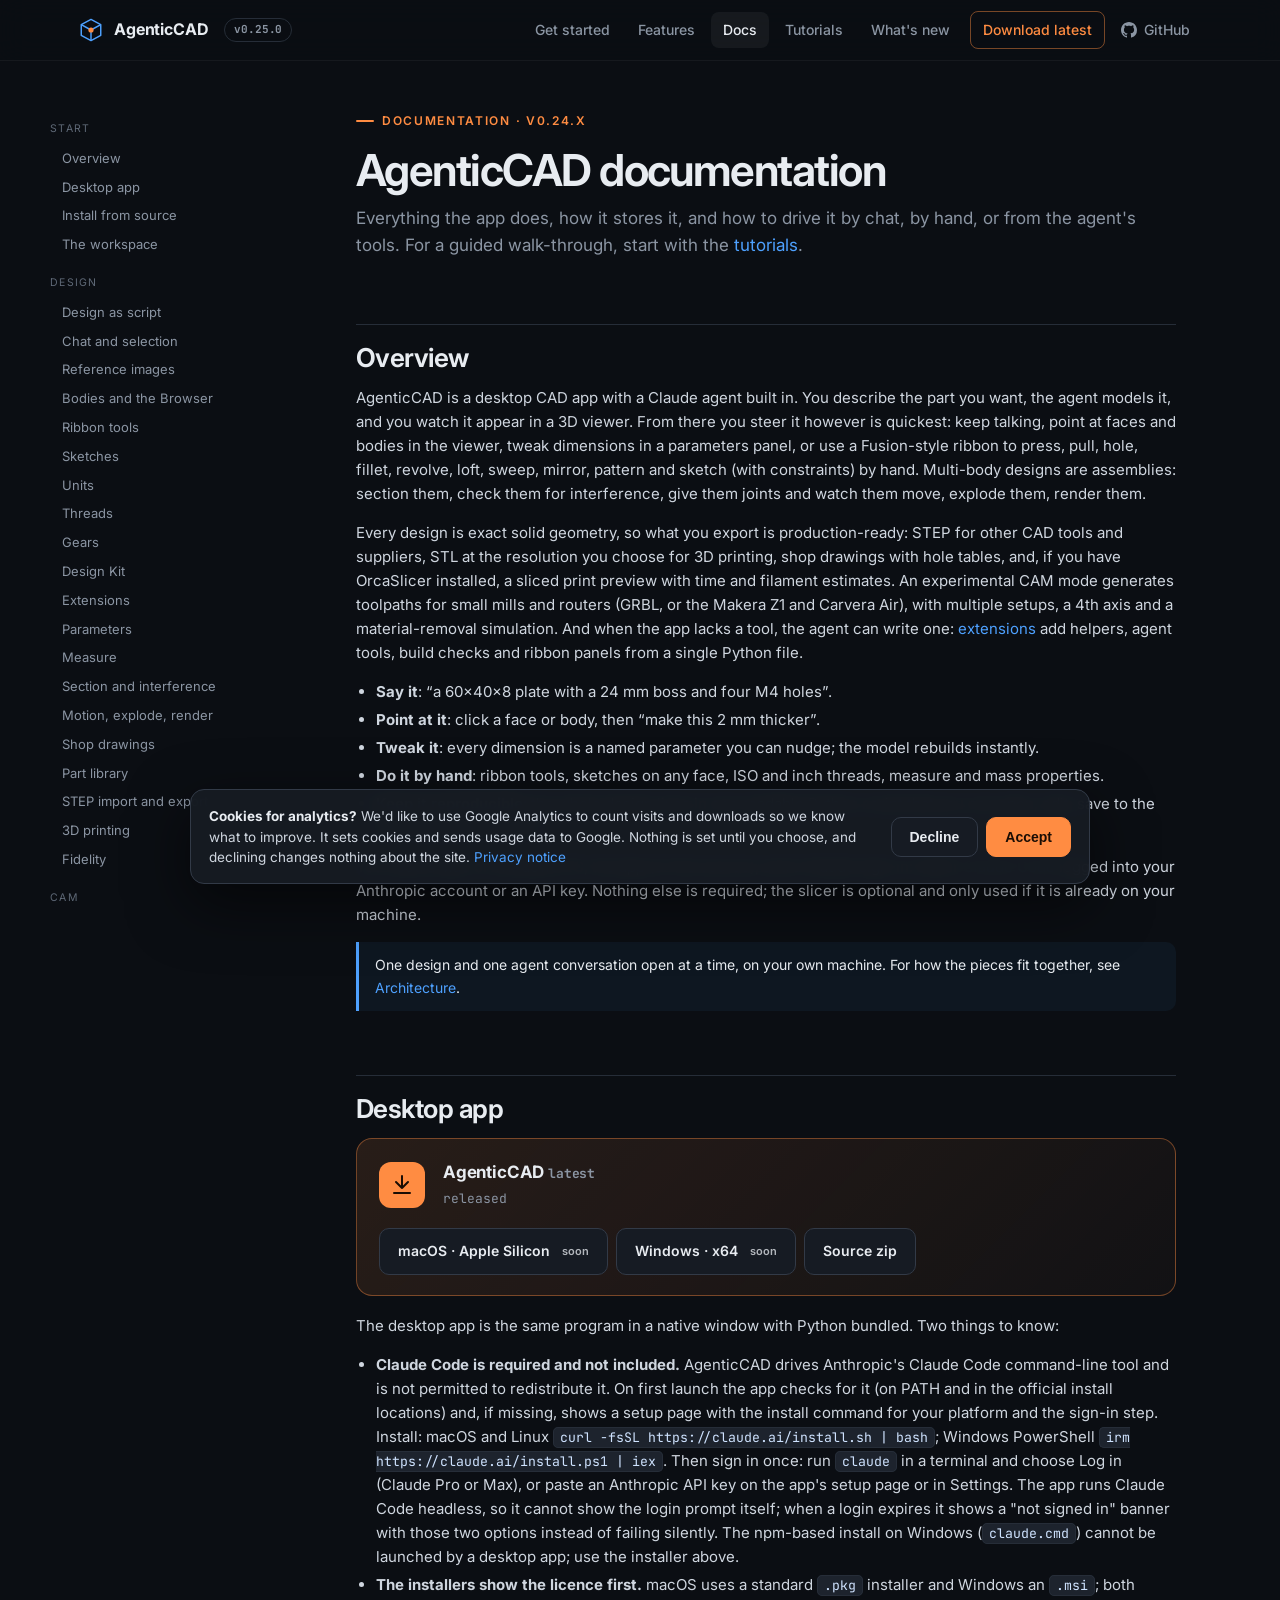
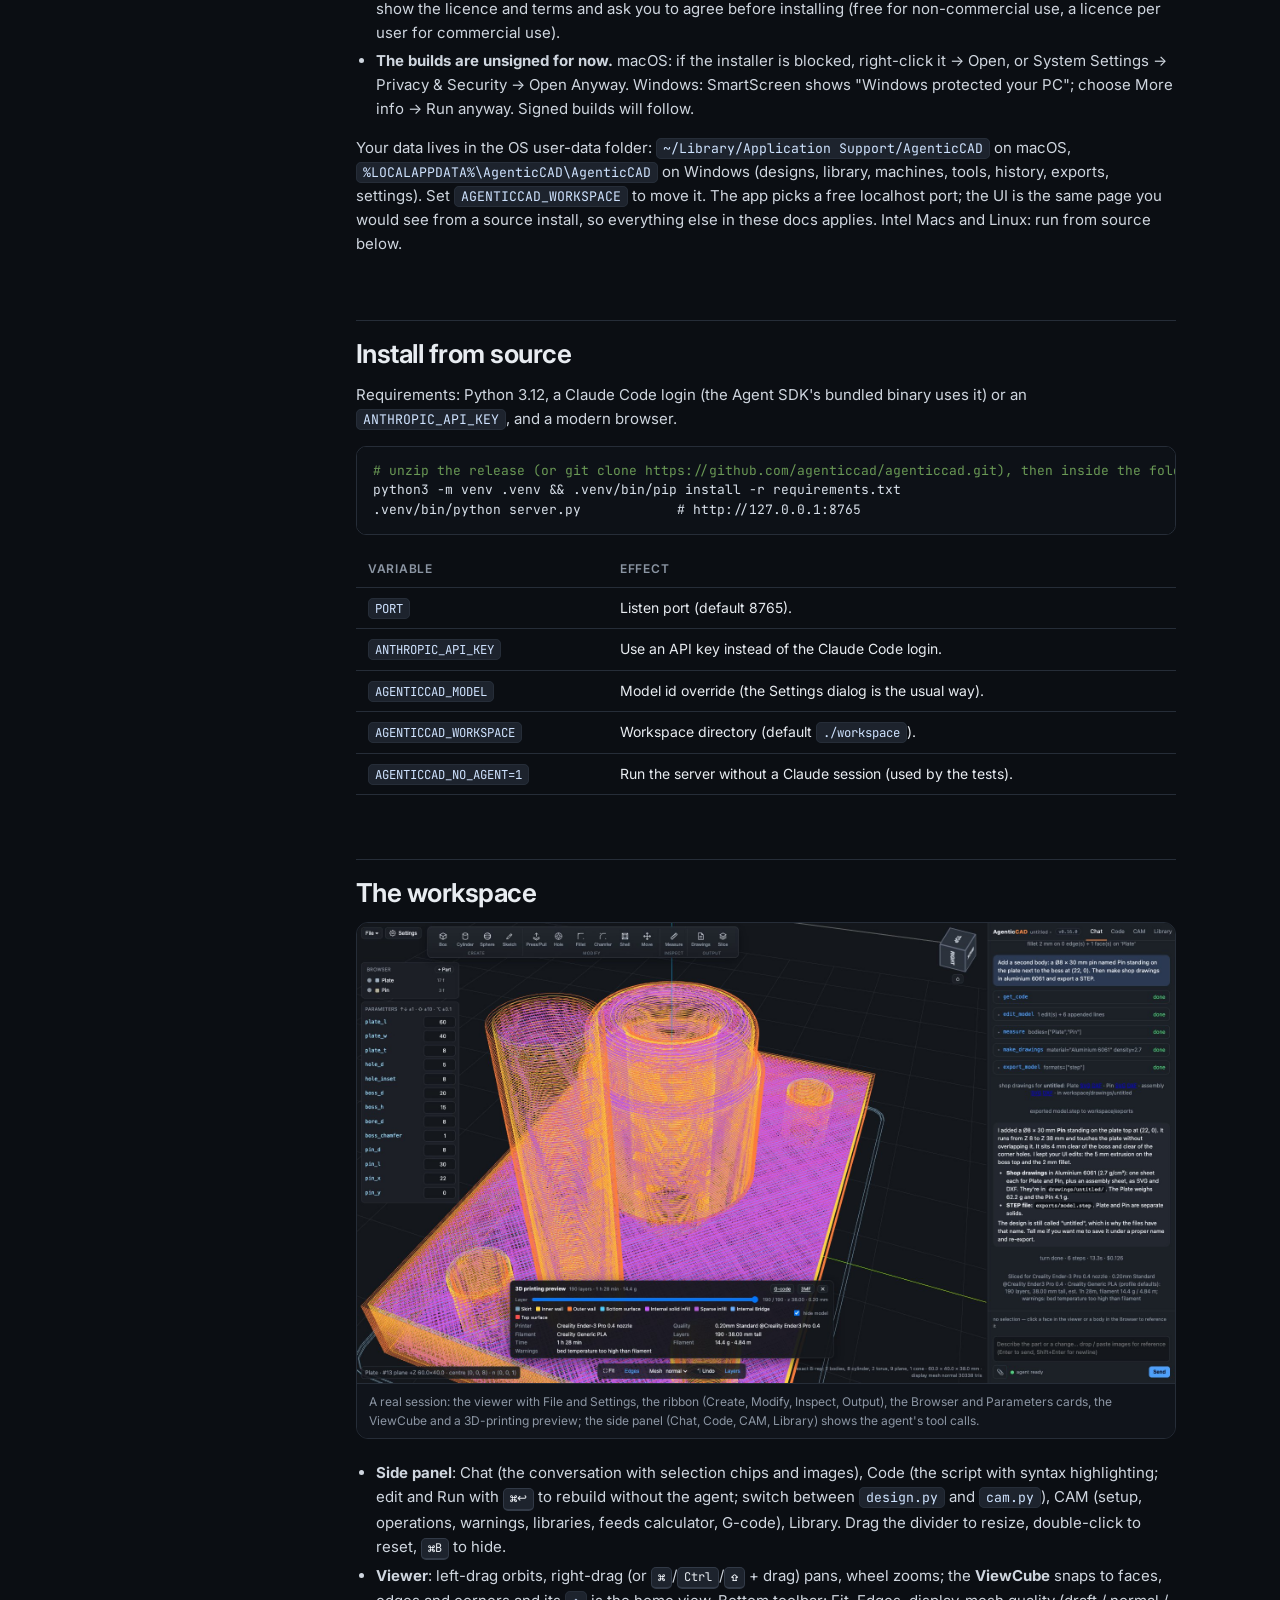
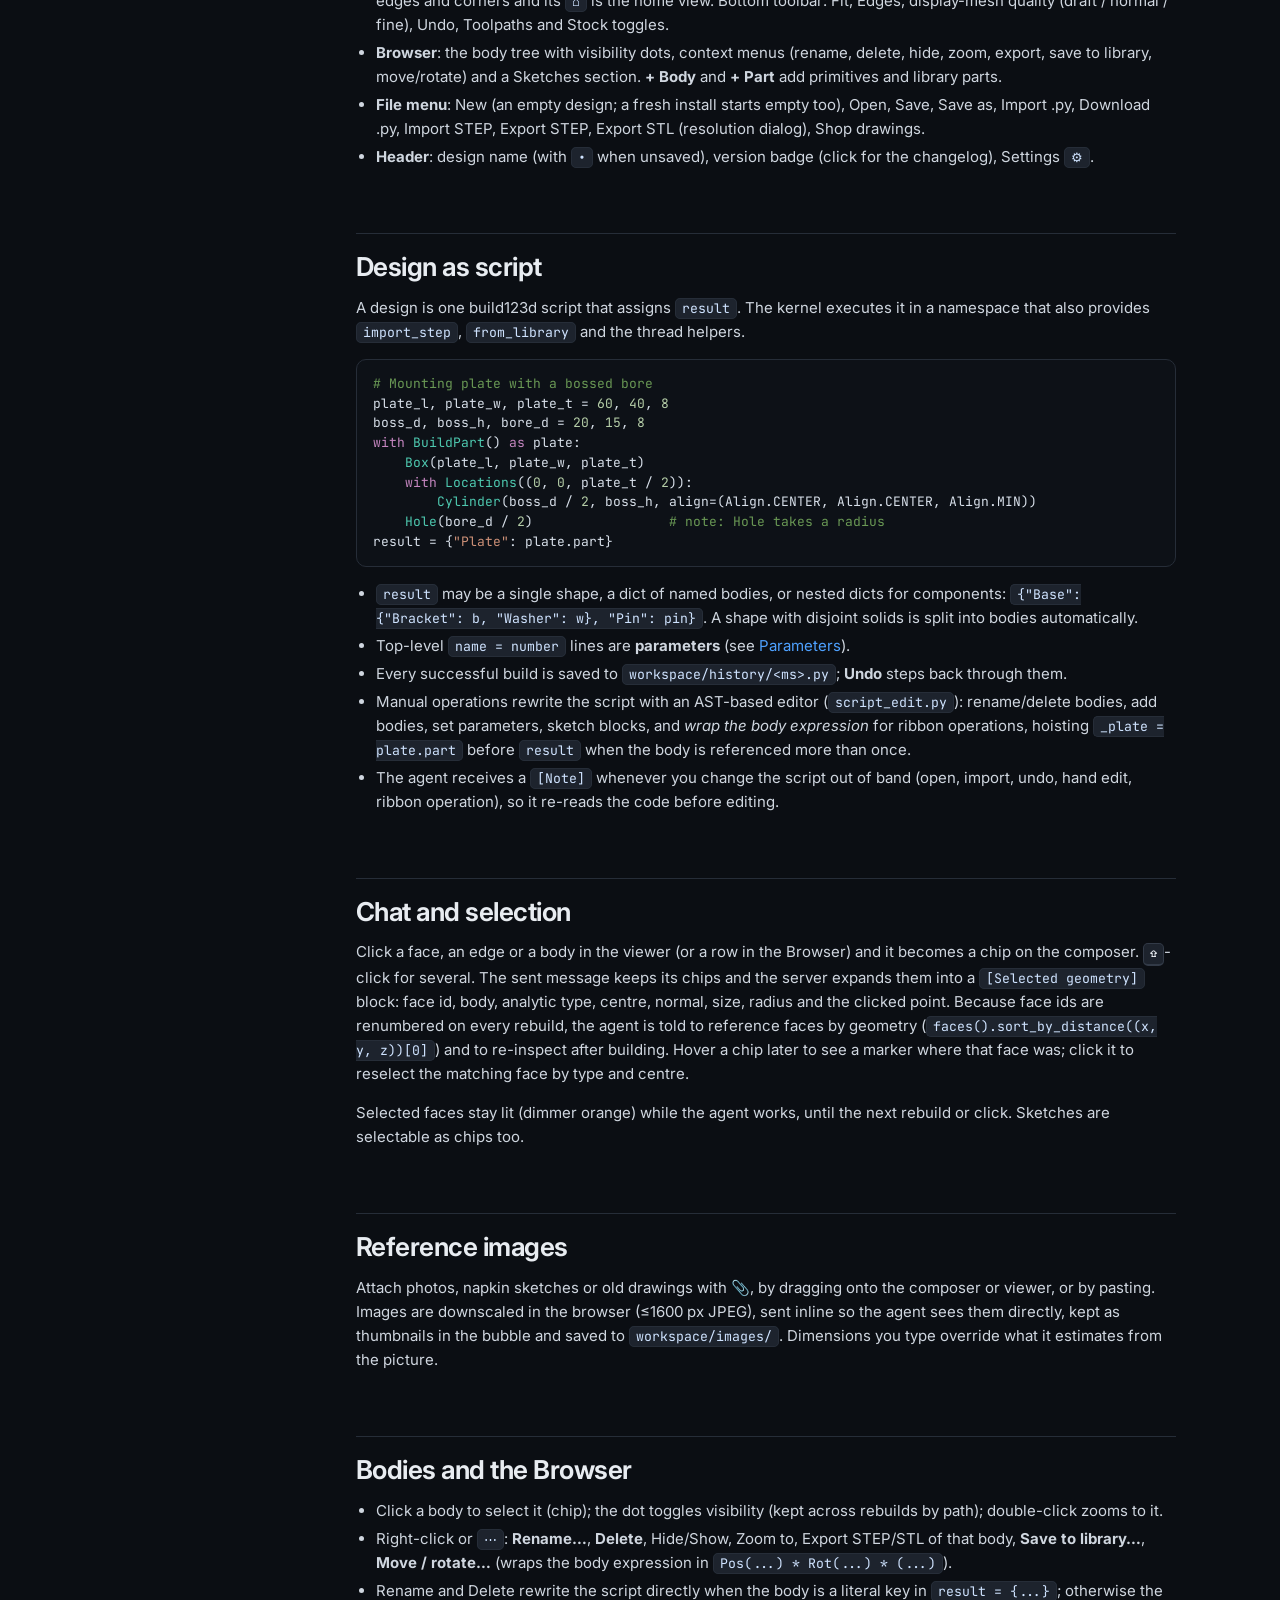
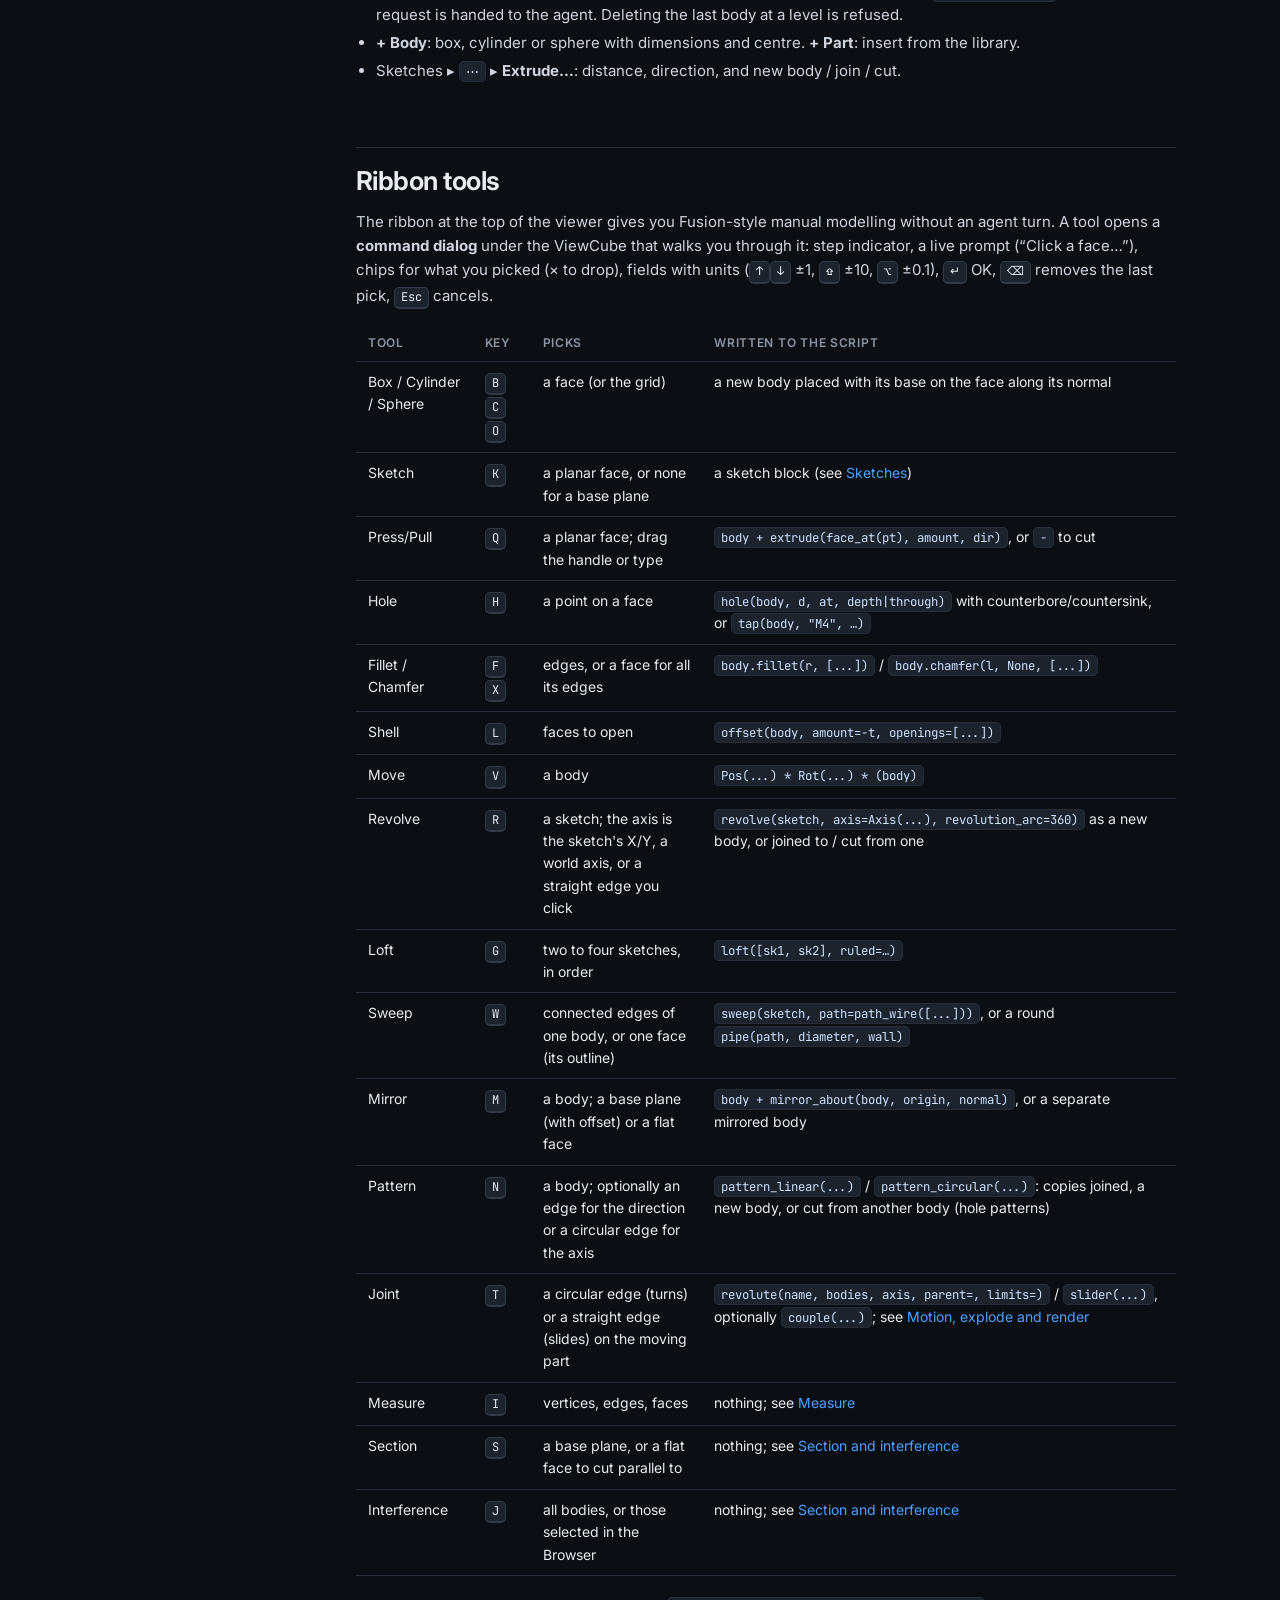
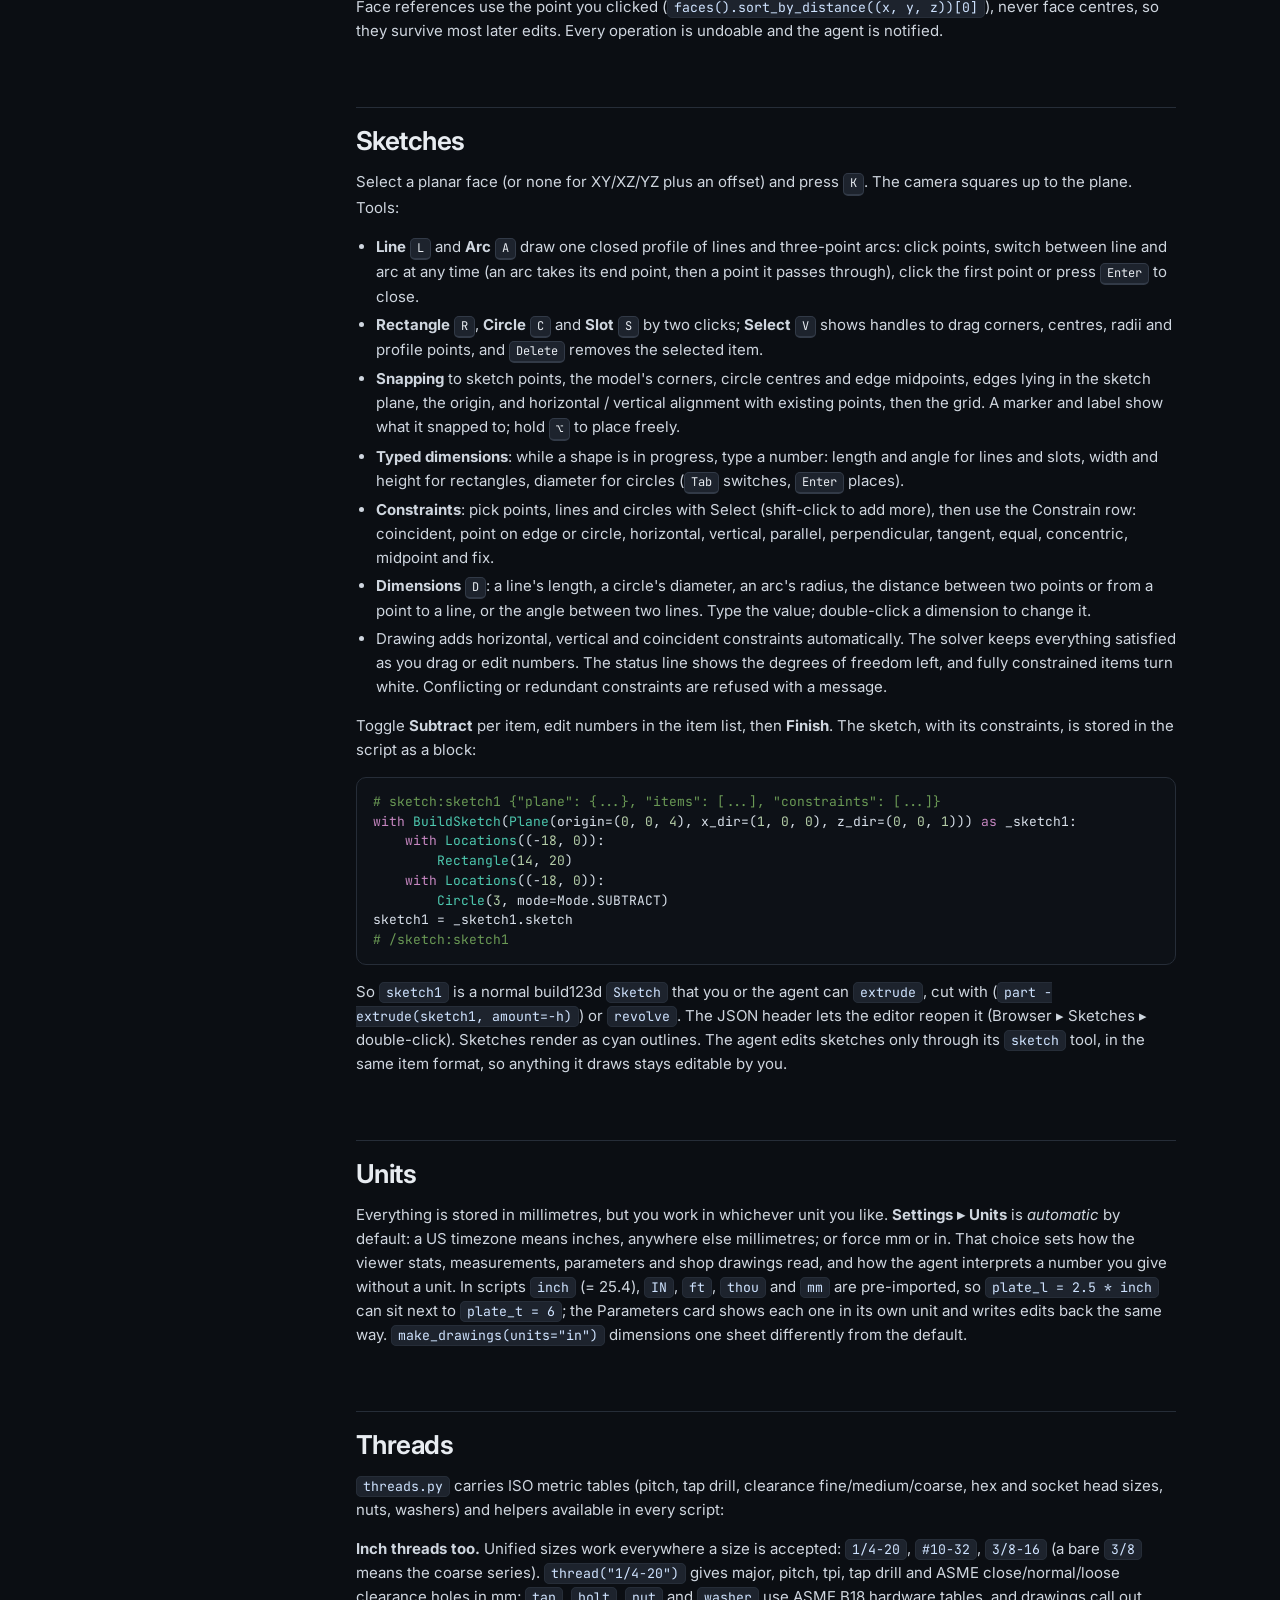
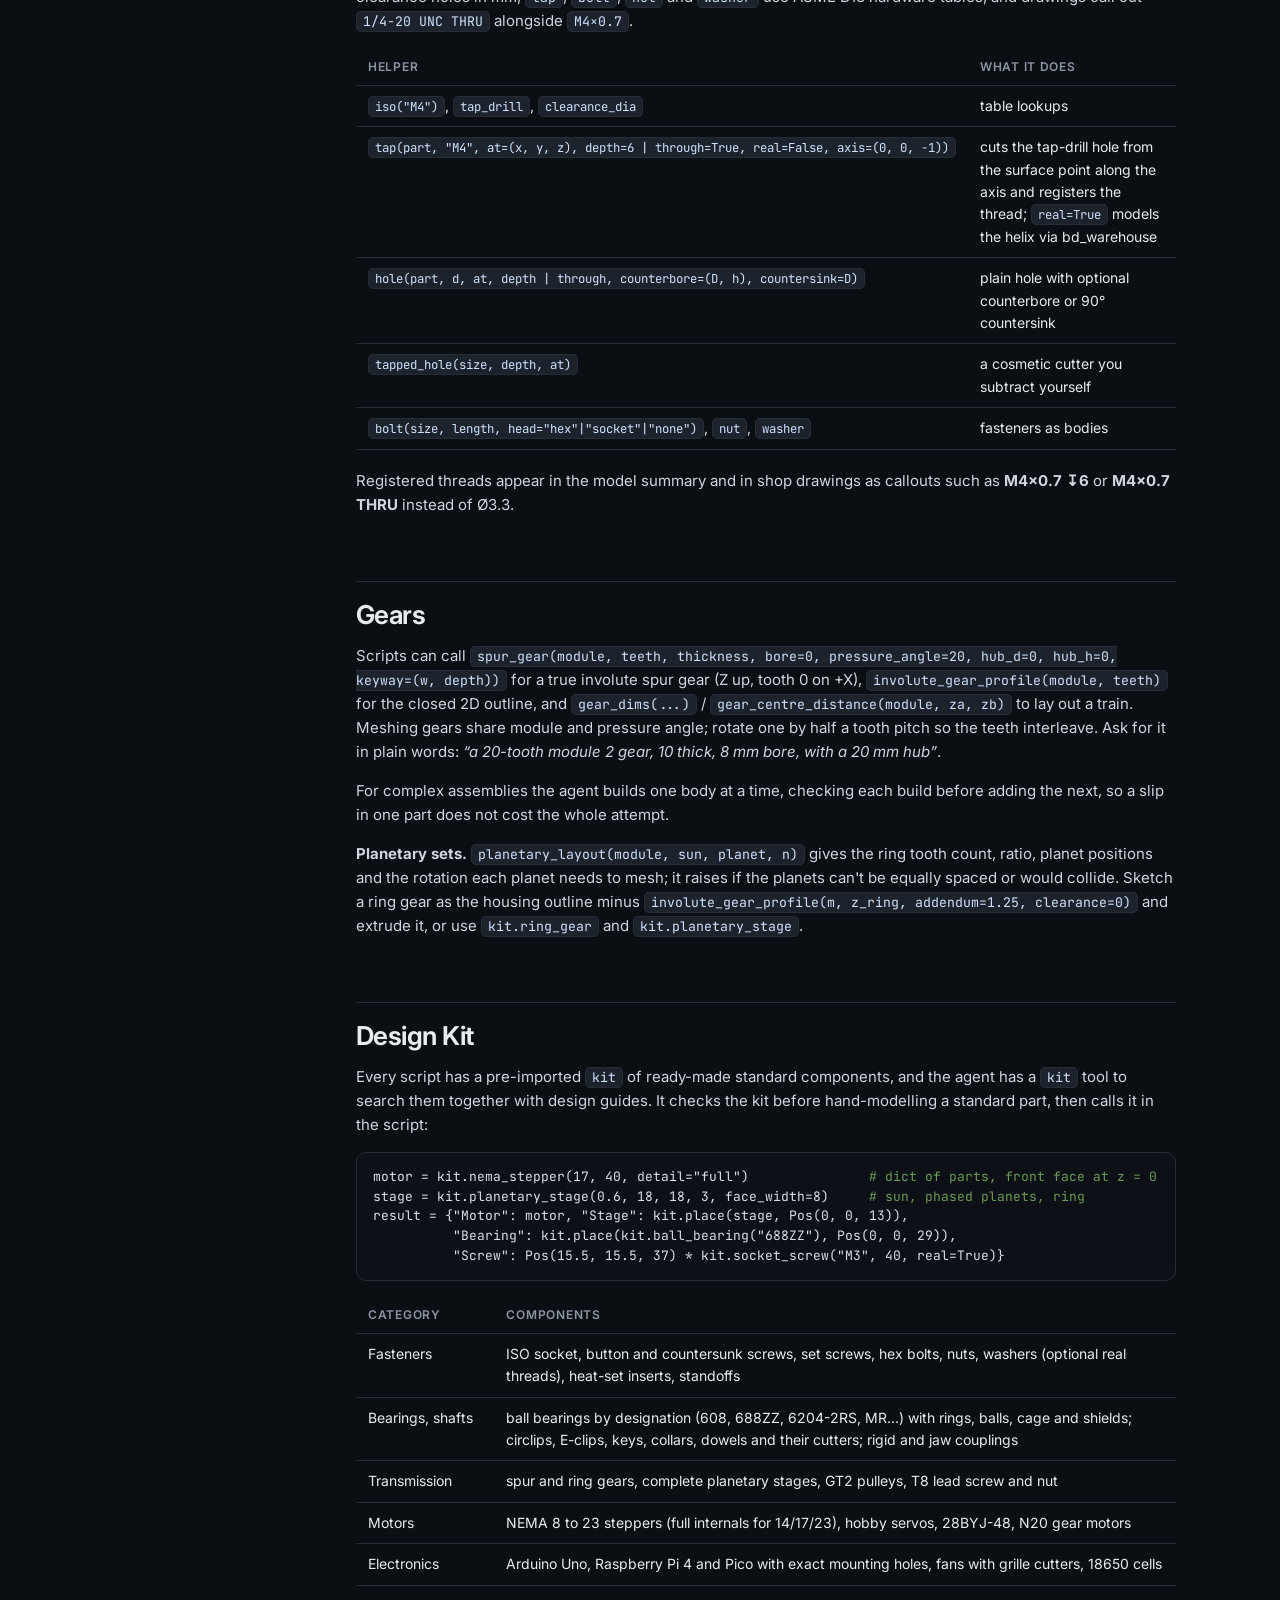
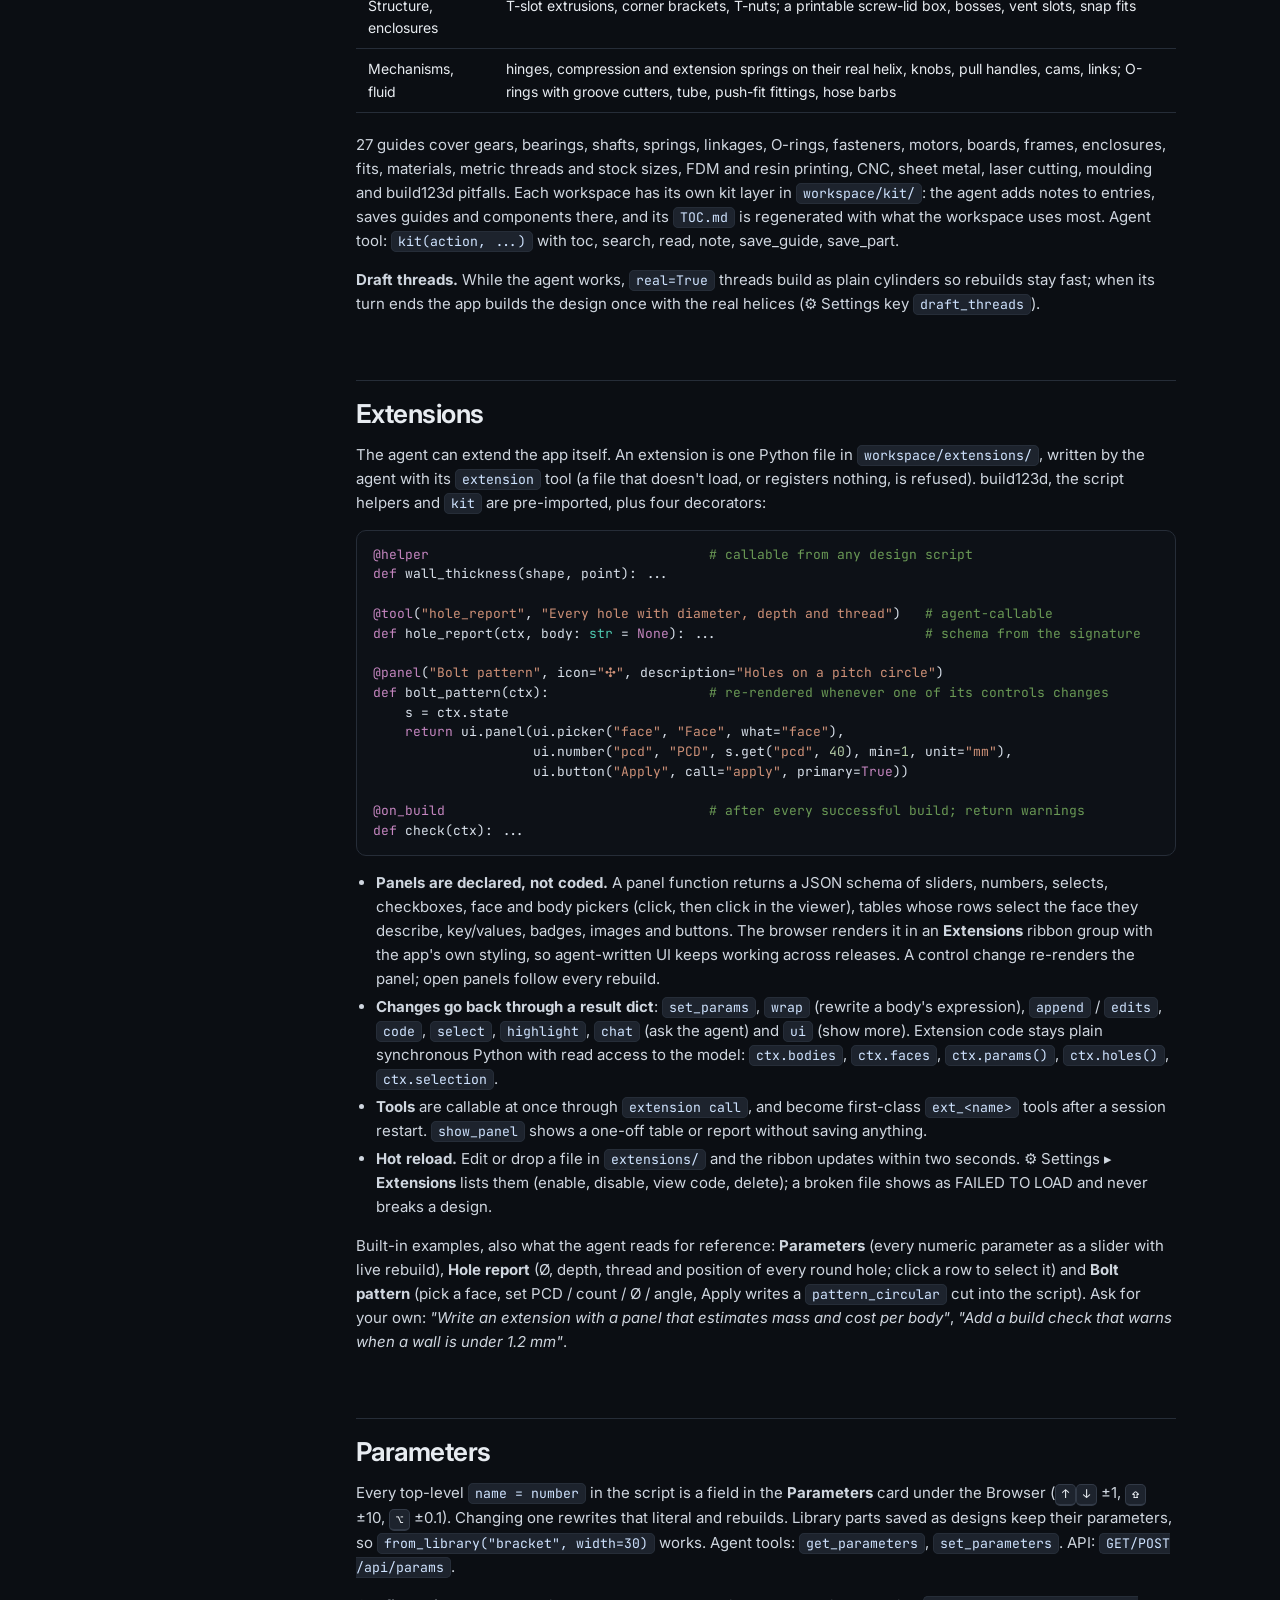
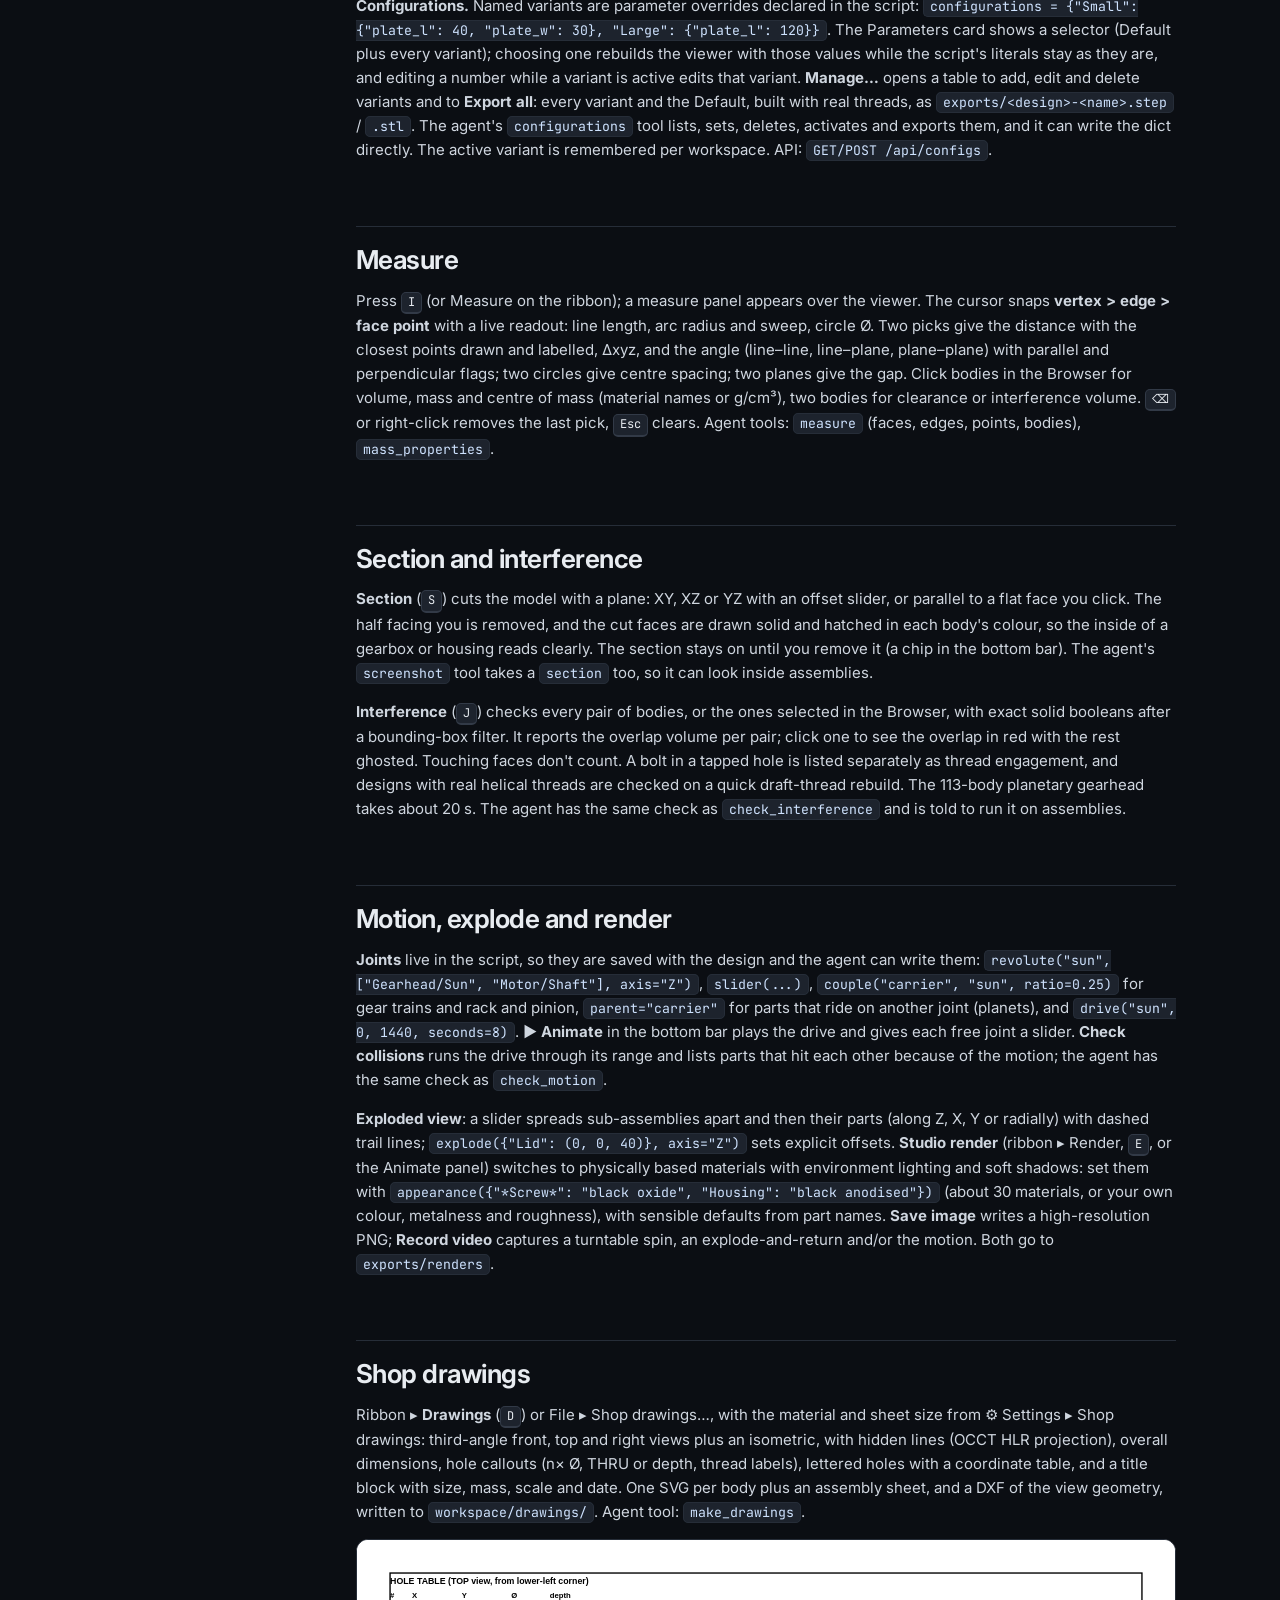
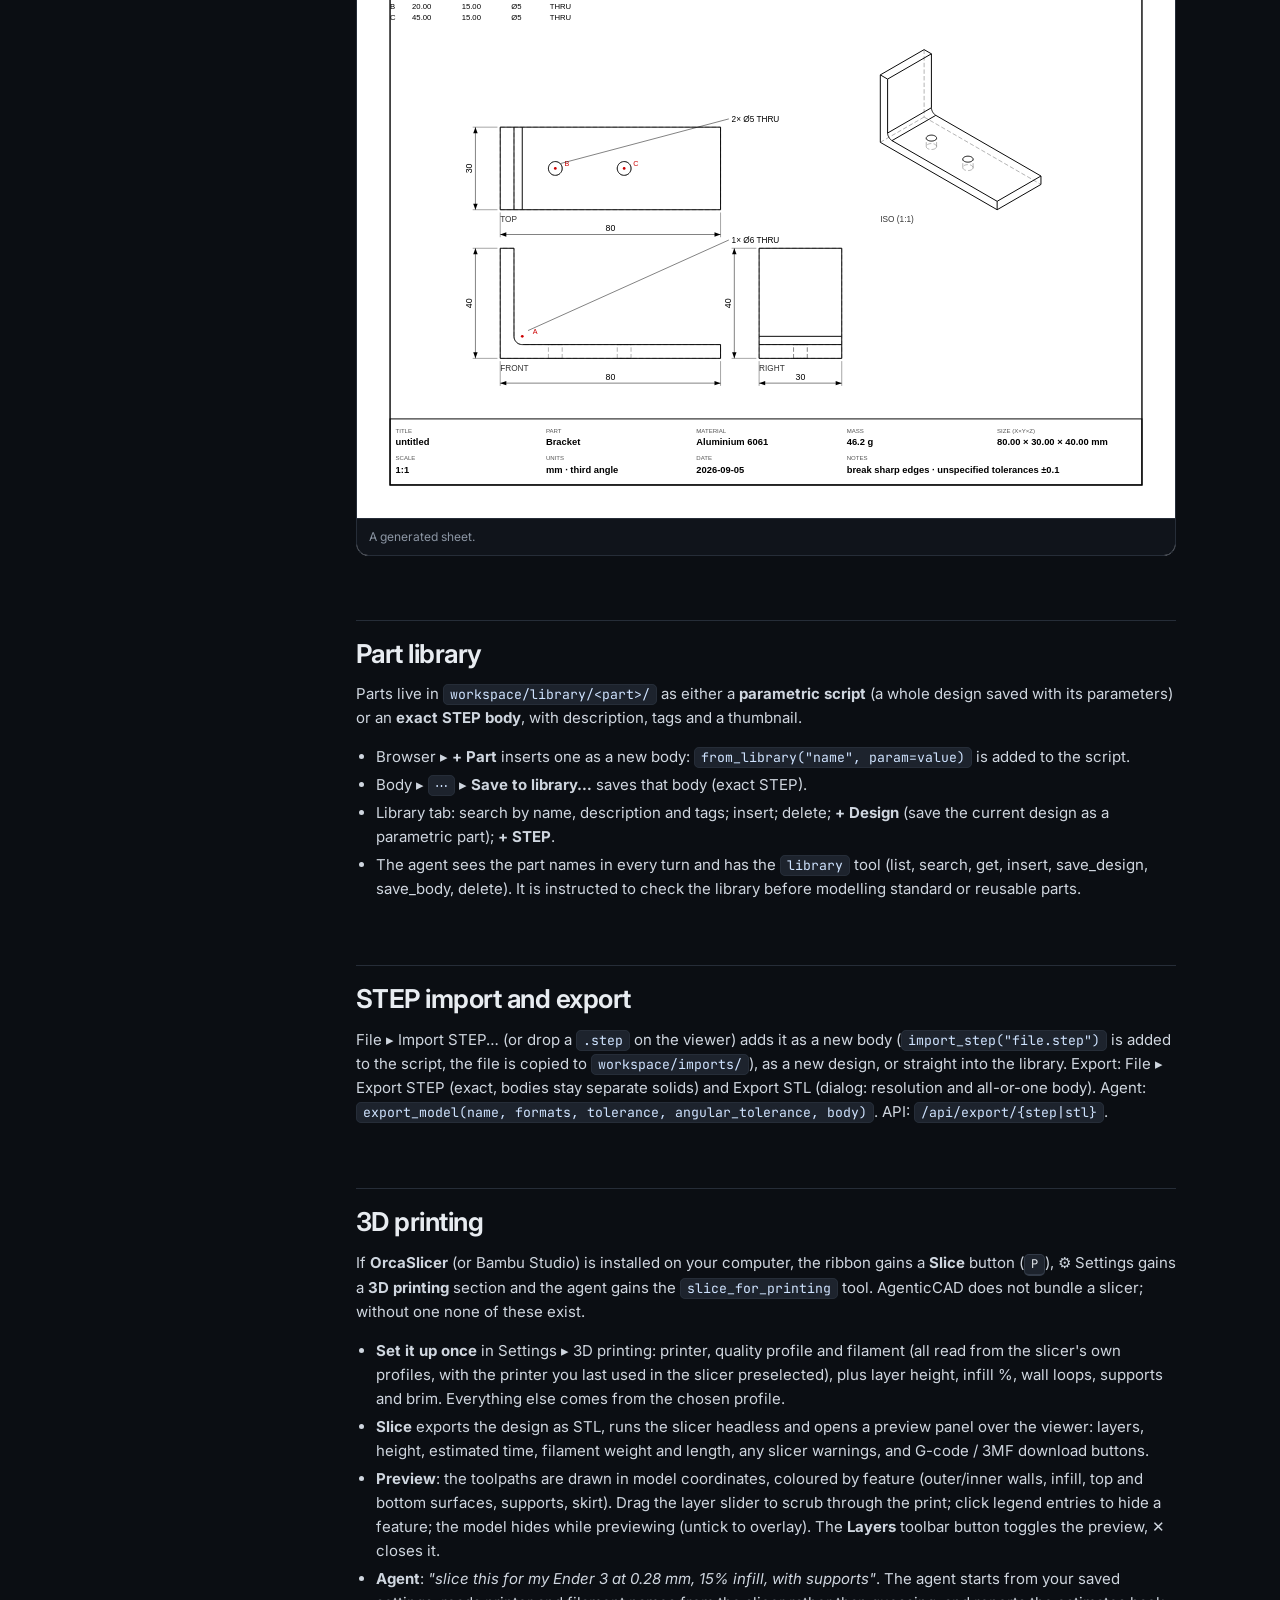
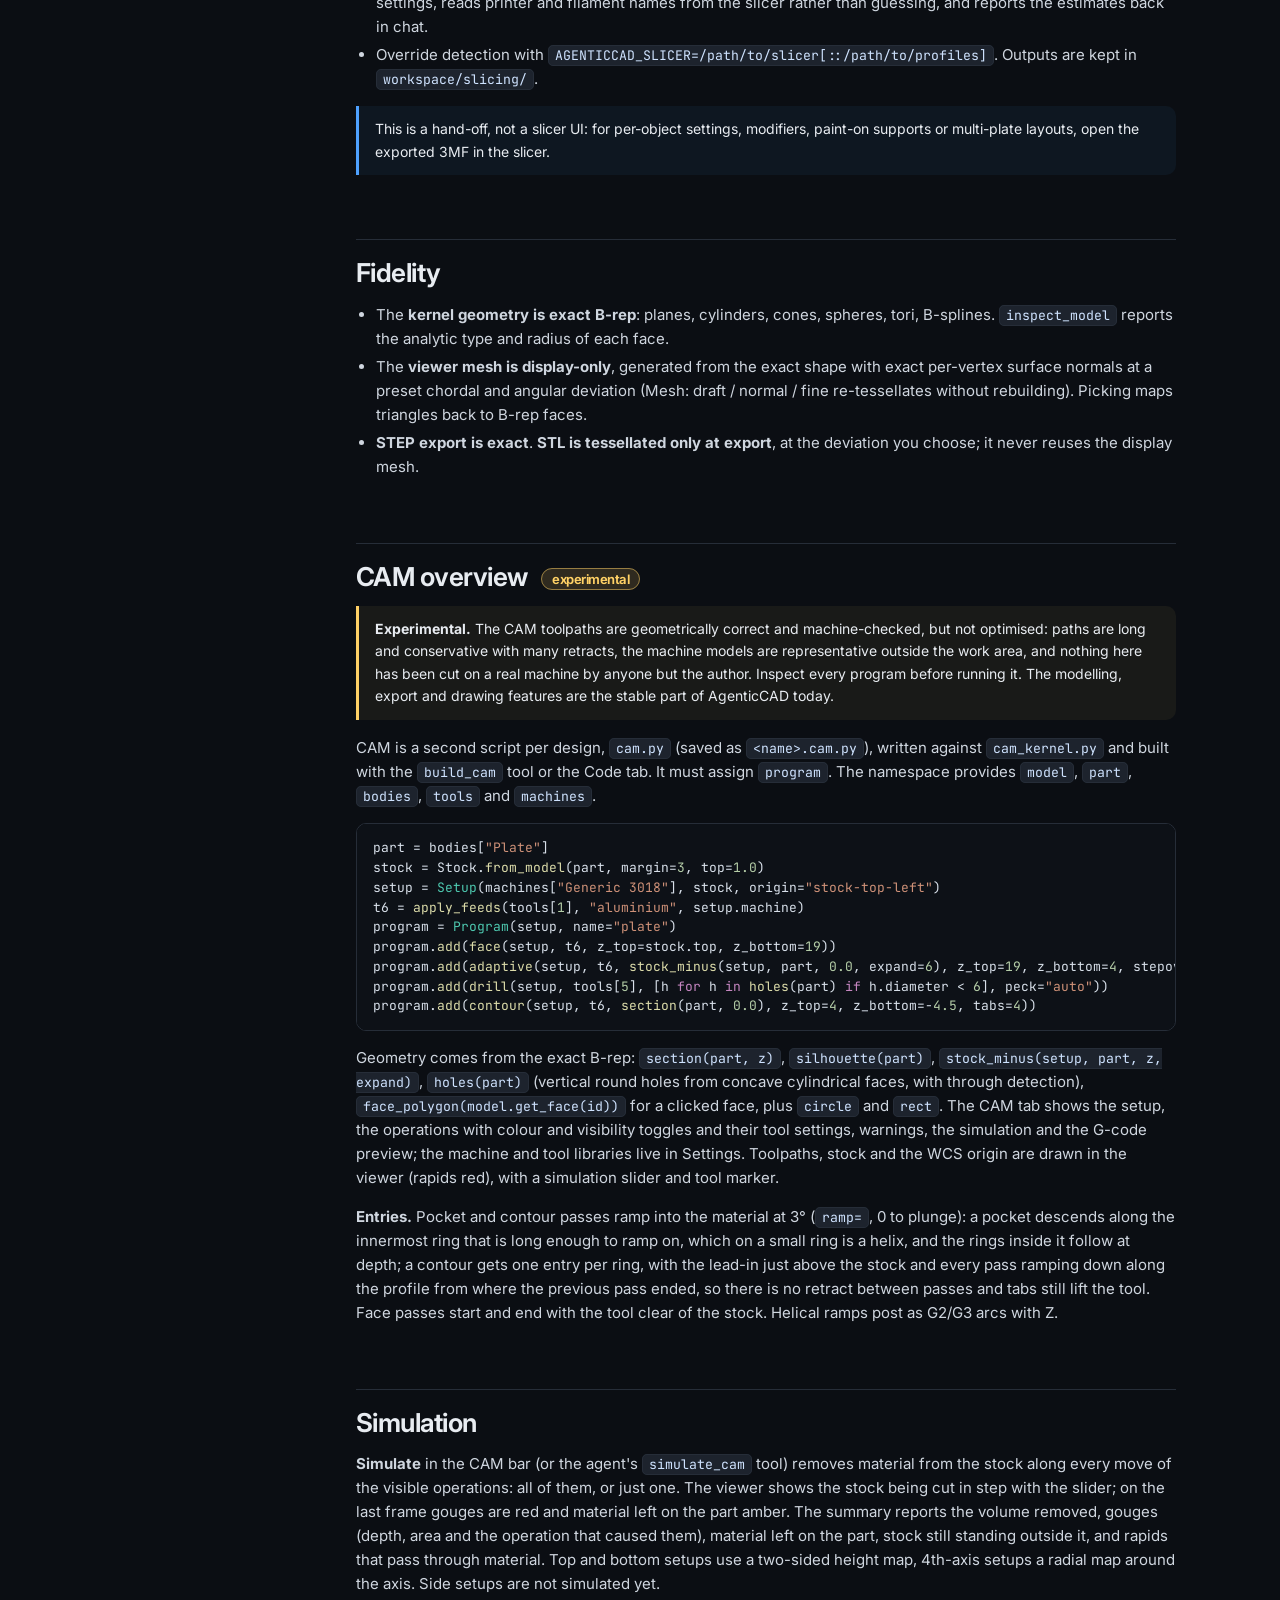
==== docs/index.html @ 67f5251d "Docs: ramped entries and helical arcs Co-Authored-By: Claude Fable 5.1 <noreply@anthropic.com>" ====
<!doctype html>
<html lang="en">
<head>
<meta charset="utf-8"><meta name="viewport" content="width=device-width,initial-scale=1">
<title>Documentation — AgenticCAD</title>
<meta name="description" content="AgenticCAD documentation: install, the workspace, design as script, chat and selection, ribbon tools, sketches, threads, gears, the Design Kit, parameters, measure, drawings, library, CAM, settings, agent tools, tests and evals.">
<link rel="icon" href="data:image/svg+xml,%3Csvg xmlns='http://www.w3.org/2000/svg' viewBox='0 0 32 32'%3E%3Cpath d='M16 3 28 9.5v13L16 29 4 22.5v-13L16 3Z' fill='none' stroke='%234ea1ff' stroke-width='2'/%3E%3Ccircle cx='16' cy='16' r='4' fill='%23ff8c42'/%3E%3C/svg%3E">
<link rel="preconnect" href="https://fonts.googleapis.com"><link rel="preconnect" href="https://fonts.gstatic.com" crossorigin>
<link href="https://fonts.googleapis.com/css2?family=Inter:wght@400;500;600;700;800&family=JetBrains+Mono:wght@400;500&display=swap" rel="stylesheet">
<link rel="stylesheet" href="../assets/site.css?v=0.30.0">
<style>
  .docs{display:grid;grid-template-columns:250px 1fr;gap:56px;padding:44px 0 80px}
  .toc{position:sticky;top:76px;align-self:start;max-height:calc(100vh - 100px);overflow:auto;font-size:13px;padding-right:8px}
  .toc .g{font-size:10.5px;letter-spacing:.12em;text-transform:uppercase;color:var(--dim);margin:16px 0 6px}
  .toc a{display:block;color:var(--muted);padding:4px 10px;border-left:2px solid transparent;border-radius:0 6px 6px 0}
  .toc a:hover{color:var(--text);text-decoration:none;background:rgba(255,255,255,.03)}
  .toc a.on{color:var(--text);border-left-color:var(--accent)}
  .doc{min-width:0;max-width:820px}
  .doc h1{font-size:clamp(30px,4vw,44px);margin-bottom:10px}
  .doc h2{font-size:26px;margin:64px 0 14px;padding-top:18px;border-top:1px solid var(--line);scroll-margin-top:80px}
  .doc h3{font-size:17px;margin:28px 0 8px;scroll-margin-top:80px}
  .doc p,.doc li{color:#cfd6df;font-size:15px}
  .doc ul{padding-left:20px}.doc li{margin:4px 0}
  .doc .lead{font-size:17px;color:var(--muted)}
  .doc pre{font-size:12.5px}
  .kbdt td:first-child{white-space:nowrap}
  .fig{border:1px solid var(--line);border-radius:12px;overflow:hidden;margin:14px 0 22px}
  .fig img{display:block;width:100%}
  .fig figcaption{padding:8px 12px;font-size:12px;color:var(--muted);border-top:1px solid var(--line);background:var(--bg2)}
  .arch{width:100%;height:auto;display:block;margin:0 0 1.2em;background:var(--bg2);border:1px solid var(--line);border-radius:12px;padding:8px;box-sizing:border-box}
  .arch text{font-family:var(--sans);font-size:12.5px;fill:var(--text)} .arch .t{font-weight:600;font-size:13.5px} .arch .m{fill:var(--muted);font-size:11px;font-weight:400} .arch .mono{font-family:var(--mono);font-size:11.5px}
  .arch rect.box{fill:var(--panel);stroke:var(--line2)} .arch rect.inner{fill:var(--panel2);stroke:var(--line)} .arch rect.pill{fill:rgba(78,161,255,.1);stroke:var(--blue)} .arch rect.ws{fill:rgba(255,209,102,.08);stroke:var(--yellow)} .arch rect.opt{fill:rgba(76,211,122,.08);stroke:var(--ok)}
  .arch line{stroke:var(--muted);stroke-width:1.5}
  @media(max-width:900px){.docs{grid-template-columns:1fr;gap:20px}.toc{position:static;max-height:none;display:flex;flex-wrap:wrap;gap:2px}.toc .g{width:100%}}
</style>
</head>
<body>
<script type="module">import { nav } from '../assets/nav.js'; nav('../', 'docs');</script>
<div class="wrap docs">
  <aside class="toc" id="toc">
    <div class="g">Start</div><a href="#overview">Overview</a><a href="#desktop">Desktop app</a><a href="#install">Install from source</a><a href="#workspace">The workspace</a>
    <div class="g">Design</div><a href="#script">Design as script</a><a href="#chat">Chat and selection</a><a href="#images">Reference images</a><a href="#bodies">Bodies and the Browser</a><a href="#ribbon">Ribbon tools</a><a href="#sketches">Sketches</a><a href="#units">Units</a><a href="#threads">Threads</a><a href="#gears">Gears</a><a href="#kit">Design Kit</a><a href="#ext">Extensions</a><a href="#params">Parameters</a><a href="#measure">Measure</a><a href="#section">Section and interference</a><a href="#motion">Motion, explode, render</a><a href="#drawings">Shop drawings</a><a href="#library">Part library</a><a href="#step">STEP import and export</a><a href="#printing">3D printing</a><a href="#fidelity">Fidelity</a>
    <div class="g">CAM</div><a href="#cam">CAM overview</a><a href="#cam-sim">Simulation</a><a href="#machine-view">Machine view</a><a href="#machine-scripts">Your own machine</a><a href="#fixtures">Fixtures</a><a href="#setups">Setups and 4th axis</a><a href="#makera">Makera Carvera</a><a href="#haas">Haas and LinuxCNC</a><a href="#machines">Machines and tools</a><a href="#ops">Operations</a><a href="#adaptive">Adaptive clearing</a><a href="#post">Post and G-code</a>
    <div class="g">Agent</div><a href="#settings">Settings and MCP</a><a href="#tools">Agent tools reference</a>
    <div class="g">Reference</div><a href="#shortcuts">Keyboard shortcuts</a><a href="#architecture">Architecture</a><a href="#files">Files and API</a><a href="#versioning">Versioning</a><a href="#tests">Tests and evals</a><a href="#gaps">Known gaps and roadmap</a><a href="#licence">Licence</a>
  </aside>
  <main class="doc">
    <div class="eyebrow">Documentation · v0.24.x</div>
    <h1>AgenticCAD documentation</h1>
    <p class="lead">Everything the app does, how it stores it, and how to drive it by chat, by hand, or from the agent's tools. For a guided walk-through, start with the <a href="../tutorials/">tutorials</a>.</p>

    <h2 id="overview">Overview</h2>
    <p>AgenticCAD is a desktop CAD app with a Claude agent built in. You describe the part you want, the agent models it, and you watch it appear in a 3D viewer. From there you steer it however is quickest: keep talking, point at faces and bodies in the viewer, tweak dimensions in a parameters panel, or use a Fusion-style ribbon to press, pull, hole, fillet, revolve, loft, sweep, mirror, pattern and sketch (with constraints) by hand. Multi-body designs are assemblies: section them, check them for interference, give them joints and watch them move, explode them, render them.</p>
    <p>Every design is exact solid geometry, so what you export is production-ready: STEP for other CAD tools and suppliers, STL at the resolution you choose for 3D printing, shop drawings with hole tables, and, if you have OrcaSlicer installed, a sliced print preview with time and filament estimates. An experimental CAM mode generates toolpaths for small mills and routers (GRBL, or the Makera Z1 and Carvera Air), with multiple setups, a 4th axis and a material-removal simulation. And when the app lacks a tool, the agent can write one: <a href="#ext">extensions</a> add helpers, agent tools, build checks and ribbon panels from a single Python file.</p>
    <ul>
      <li><b>Say it</b>: “a 60×40×8 plate with a 24 mm boss and four M4 holes”.</li>
      <li><b>Point at it</b>: click a face or body, then “make this 2 mm thicker”.</li>
      <li><b>Tweak it</b>: every dimension is a named parameter you can nudge; the model rebuilds instantly.</li>
      <li><b>Do it by hand</b>: ribbon tools, sketches on any face, ISO and inch threads, measure and mass properties.</li>
      <li><b>Keep it reproducible</b>: the whole design lives in one readable Python script that you can open, edit, save to the part library and version.</li>
    </ul>
    <p>You need a Mac or Windows PC, the app (or the source), and a Claude sign-in: either <a href="#desktop">Claude Code</a> logged into your Anthropic account or an API key. Nothing else is required; the slicer is optional and only used if it is already on your machine.</p>
    <div class="callout">One design and one agent conversation open at a time, on your own machine. For how the pieces fit together, see <a href="#architecture">Architecture</a>.</div>

    <h2 id="desktop">Desktop app</h2>
    <div class="dlbox" style="flex-wrap:wrap"><div class="ico"><svg viewBox="0 0 24 24"><path d="M12 3v12M6 9l6 6 6-6M4 20h16"/></svg></div>
      <div class="txt"><b>AgenticCAD <span data-dl-ver>latest</span></b><span>released <span data-dl-date></span></span></div>
      <div class="dlrow"><a class="btn primary" href="https://github.com/agenticcad/agenticcad/releases/latest" data-dl="mac">macOS · Apple Silicon <small data-dl-asset-size></small></a><a class="btn primary" href="https://github.com/agenticcad/agenticcad/releases/latest" data-dl="win">Windows · x64 <small data-dl-asset-size></small></a><a class="btn" href="https://github.com/agenticcad/agenticcad/releases/latest" data-dl="src">Source zip</a></div></div>
    <p>The desktop app is the same program in a native window with Python bundled. Two things to know:</p>
    <ul>
      <li><b>Claude Code is required and not included.</b> AgenticCAD drives Anthropic's Claude Code command-line tool and is not permitted to redistribute it. On first launch the app checks for it (on PATH and in the official install locations) and, if missing, shows a setup page with the install command for your platform and the sign-in step. Install: macOS and Linux <code>curl -fsSL https://claude.ai/install.sh | bash</code>; Windows PowerShell <code>irm https://claude.ai/install.ps1 | iex</code>. Then sign in once: run <code>claude</code> in a terminal and choose Log in (Claude Pro or Max), or paste an Anthropic API key on the app's setup page or in Settings. The app runs Claude Code headless, so it cannot show the login prompt itself; when a login expires it shows a "not signed in" banner with those two options instead of failing silently. The npm-based install on Windows (<code>claude.cmd</code>) cannot be launched by a desktop app; use the installer above.</li>
      <li><b>The installers show the licence first.</b> macOS uses a standard <code>.pkg</code> installer and Windows an <code>.msi</code>; both show the licence and terms and ask you to agree before installing (free for non-commercial use, a licence per user for commercial use).</li>
      <li><b>The builds are unsigned for now.</b> macOS: if the installer is blocked, right-click it → Open, or System Settings → Privacy &amp; Security → Open Anyway. Windows: SmartScreen shows "Windows protected your PC"; choose More info → Run anyway. Signed builds will follow.</li>
    </ul>
    <p>Your data lives in the OS user-data folder: <code>~/Library/Application Support/AgenticCAD</code> on macOS, <code>%LOCALAPPDATA%\AgenticCAD\AgenticCAD</code> on Windows (designs, library, machines, tools, history, exports, settings). Set <code>AGENTICCAD_WORKSPACE</code> to move it. The app picks a free localhost port; the UI is the same page you would see from a source install, so everything else in these docs applies. Intel Macs and Linux: run from source below.</p>

    <h2 id="install">Install from source</h2>
    <p>Requirements: Python 3.12, a Claude Code login (the Agent SDK's bundled binary uses it) or an <code>ANTHROPIC_API_KEY</code>, and a modern browser.</p>
<pre><code><span class="hl-c"># unzip the release (or git clone https://github.com/agenticcad/agenticcad.git), then inside the folder:</span>
python3 -m venv .venv &amp;&amp; .venv/bin/pip install -r requirements.txt
.venv/bin/python server.py            # http://127.0.0.1:8765</code></pre>
    <table class="table"><tr><th>Variable</th><th>Effect</th></tr>
      <tr><td><code>PORT</code></td><td>Listen port (default 8765).</td></tr>
      <tr><td><code>ANTHROPIC_API_KEY</code></td><td>Use an API key instead of the Claude Code login.</td></tr>
      <tr><td><code>AGENTICCAD_MODEL</code></td><td>Model id override (the Settings dialog is the usual way).</td></tr>
      <tr><td><code>AGENTICCAD_WORKSPACE</code></td><td>Workspace directory (default <code>./workspace</code>).</td></tr>
      <tr><td><code>AGENTICCAD_NO_AGENT=1</code></td><td>Run the server without a Claude session (used by the tests).</td></tr></table>

    <h2 id="workspace">The workspace</h2>
    <figure class="fig"><img src="../assets/img/workspace.jpg" alt="The AgenticCAD workspace in a real session"><figcaption>A real session: the viewer with File and Settings, the ribbon (Create, Modify, Inspect, Output), the Browser and Parameters cards, the ViewCube and a 3D-printing preview; the side panel (Chat, Code, CAM, Library) shows the agent's tool calls.</figcaption></figure>
    <ul>
      <li><b>Side panel</b>: Chat (the conversation with selection chips and images), Code (the script with syntax highlighting; edit and Run with <kbd>⌘↩</kbd> to rebuild without the agent; switch between <code>design.py</code> and <code>cam.py</code>), CAM (setup, operations, warnings, libraries, feeds calculator, G-code), Library. Drag the divider to resize, double-click to reset, <kbd>⌘B</kbd> to hide.</li>
      <li><b>Viewer</b>: left-drag orbits, right-drag (or <kbd>⌘</kbd>/<kbd>Ctrl</kbd>/<kbd>⇧</kbd> + drag) pans, wheel zooms; the <b>ViewCube</b> snaps to faces, edges and corners and its <code>⌂</code> is the home view. Bottom toolbar: Fit, Edges, display-mesh quality (draft / normal / fine), Undo, Toolpaths and Stock toggles.</li>
      <li><b>Browser</b>: the body tree with visibility dots, context menus (rename, delete, hide, zoom, export, save to library, move/rotate) and a Sketches section. <b>+ Body</b> and <b>+ Part</b> add primitives and library parts.</li>
      <li><b>File menu</b>: New (an empty design; a fresh install starts empty too), Open, Save, Save as, Import .py, Download .py, Import STEP, Export STEP, Export STL (resolution dialog), Shop drawings.</li>
      <li><b>Header</b>: design name (with <code>•</code> when unsaved), version badge (click for the changelog), Settings <code>⚙</code>.</li>
    </ul>

    <h2 id="script">Design as script</h2>
    <p>A design is one build123d script that assigns <code>result</code>. The kernel executes it in a namespace that also provides <code>import_step</code>, <code>from_library</code> and the thread helpers.</p>
<pre><code><span class="hl-c"># Mounting plate with a bossed bore</span>
plate_l, plate_w, plate_t = <span class="hl-n">60</span>, <span class="hl-n">40</span>, <span class="hl-n">8</span>
boss_d, boss_h, bore_d = <span class="hl-n">20</span>, <span class="hl-n">15</span>, <span class="hl-n">8</span>
<span class="hl-k">with</span> <span class="hl-t">BuildPart</span>() <span class="hl-k">as</span> plate:
    <span class="hl-t">Box</span>(plate_l, plate_w, plate_t)
    <span class="hl-k">with</span> <span class="hl-t">Locations</span>((<span class="hl-n">0</span>, <span class="hl-n">0</span>, plate_t / <span class="hl-n">2</span>)):
        <span class="hl-t">Cylinder</span>(boss_d / <span class="hl-n">2</span>, boss_h, align=(Align.CENTER, Align.CENTER, Align.MIN))
    <span class="hl-t">Hole</span>(bore_d / <span class="hl-n">2</span>)                 <span class="hl-c"># note: Hole takes a radius</span>
result = {<span class="hl-s">"Plate"</span>: plate.part}</code></pre>
    <ul>
      <li><code>result</code> may be a single shape, a dict of named bodies, or nested dicts for components: <code>{"Base": {"Bracket": b, "Washer": w}, "Pin": pin}</code>. A shape with disjoint solids is split into bodies automatically.</li>
      <li>Top-level <code>name = number</code> lines are <b>parameters</b> (see <a href="#params">Parameters</a>).</li>
      <li>Every successful build is saved to <code>workspace/history/&lt;ms&gt;.py</code>; <b>Undo</b> steps back through them.</li>
      <li>Manual operations rewrite the script with an AST-based editor (<code>script_edit.py</code>): rename/delete bodies, add bodies, set parameters, sketch blocks, and <em>wrap the body expression</em> for ribbon operations, hoisting <code>_plate = plate.part</code> before <code>result</code> when the body is referenced more than once.</li>
      <li>The agent receives a <code>[Note]</code> whenever you change the script out of band (open, import, undo, hand edit, ribbon operation), so it re-reads the code before editing.</li>
    </ul>

    <h2 id="chat">Chat and selection</h2>
    <p>Click a face, an edge or a body in the viewer (or a row in the Browser) and it becomes a chip on the composer. <kbd>⇧</kbd>-click for several. The sent message keeps its chips and the server expands them into a <code>[Selected geometry]</code> block: face id, body, analytic type, centre, normal, size, radius and the clicked point. Because face ids are renumbered on every rebuild, the agent is told to reference faces by geometry (<code>faces().sort_by_distance((x, y, z))[0]</code>) and to re-inspect after building. Hover a chip later to see a marker where that face was; click it to reselect the matching face by type and centre.</p>
    <p>Selected faces stay lit (dimmer orange) while the agent works, until the next rebuild or click. Sketches are selectable as chips too.</p>

    <h2 id="images">Reference images</h2>
    <p>Attach photos, napkin sketches or old drawings with 📎, by dragging onto the composer or viewer, or by pasting. Images are downscaled in the browser (≤1600 px JPEG), sent inline so the agent sees them directly, kept as thumbnails in the bubble and saved to <code>workspace/images/</code>. Dimensions you type override what it estimates from the picture.</p>

    <h2 id="bodies">Bodies and the Browser</h2>
    <ul>
      <li>Click a body to select it (chip); the dot toggles visibility (kept across rebuilds by path); double-click zooms to it.</li>
      <li>Right-click or <code>⋯</code>: <b>Rename…</b>, <b>Delete</b>, Hide/Show, Zoom to, Export STEP/STL of that body, <b>Save to library…</b>, <b>Move / rotate…</b> (wraps the body expression in <code>Pos(...) * Rot(...) * (...)</code>).</li>
      <li>Rename and Delete rewrite the script directly when the body is a literal key in <code>result = {...}</code>; otherwise the request is handed to the agent. Deleting the last body at a level is refused.</li>
      <li><b>+ Body</b>: box, cylinder or sphere with dimensions and centre. <b>+ Part</b>: insert from the library.</li>
      <li>Sketches ▸ <code>⋯</code> ▸ <b>Extrude…</b>: distance, direction, and new body / join / cut.</li>
    </ul>

    <h2 id="ribbon">Ribbon tools</h2>
    <p>The ribbon at the top of the viewer gives you Fusion-style manual modelling without an agent turn. A tool opens a <b>command dialog</b> under the ViewCube that walks you through it: step indicator, a live prompt (“Click a face…”), chips for what you picked (× to drop), fields with units (<kbd>↑</kbd><kbd>↓</kbd> ±1, <kbd>⇧</kbd> ±10, <kbd>⌥</kbd> ±0.1), <kbd>↵</kbd> OK, <kbd>⌫</kbd> removes the last pick, <kbd>Esc</kbd> cancels.</p>
    <table class="table"><tr><th>Tool</th><th>Key</th><th>Picks</th><th>Written to the script</th></tr>
      <tr><td>Box / Cylinder / Sphere</td><td><kbd>B</kbd> <kbd>C</kbd> <kbd>O</kbd></td><td>a face (or the grid)</td><td>a new body placed with its base on the face along its normal</td></tr>
      <tr><td>Sketch</td><td><kbd>K</kbd></td><td>a planar face, or none for a base plane</td><td>a sketch block (see <a href="#sketches">Sketches</a>)</td></tr>
      <tr><td>Press/Pull</td><td><kbd>Q</kbd></td><td>a planar face; drag the handle or type</td><td><code>body + extrude(face_at(pt), amount, dir)</code>, or <code>-</code> to cut</td></tr>
      <tr><td>Hole</td><td><kbd>H</kbd></td><td>a point on a face</td><td><code>hole(body, d, at, depth|through)</code> with counterbore/countersink, or <code>tap(body, "M4", …)</code></td></tr>
      <tr><td>Fillet / Chamfer</td><td><kbd>F</kbd> <kbd>X</kbd></td><td>edges, or a face for all its edges</td><td><code>body.fillet(r, [...])</code> / <code>body.chamfer(l, None, [...])</code></td></tr>
      <tr><td>Shell</td><td><kbd>L</kbd></td><td>faces to open</td><td><code>offset(body, amount=-t, openings=[...])</code></td></tr>
      <tr><td>Move</td><td><kbd>V</kbd></td><td>a body</td><td><code>Pos(...) * Rot(...) * (body)</code></td></tr>
      <tr><td>Revolve</td><td><kbd>R</kbd></td><td>a sketch; the axis is the sketch's X/Y, a world axis, or a straight edge you click</td><td><code>revolve(sketch, axis=Axis(...), revolution_arc=360)</code> as a new body, or joined to / cut from one</td></tr>
      <tr><td>Loft</td><td><kbd>G</kbd></td><td>two to four sketches, in order</td><td><code>loft([sk1, sk2], ruled=…)</code></td></tr>
      <tr><td>Sweep</td><td><kbd>W</kbd></td><td>connected edges of one body, or one face (its outline)</td><td><code>sweep(sketch, path=path_wire([...]))</code>, or a round <code>pipe(path, diameter, wall)</code></td></tr>
      <tr><td>Mirror</td><td><kbd>M</kbd></td><td>a body; a base plane (with offset) or a flat face</td><td><code>body + mirror_about(body, origin, normal)</code>, or a separate mirrored body</td></tr>
      <tr><td>Pattern</td><td><kbd>N</kbd></td><td>a body; optionally an edge for the direction or a circular edge for the axis</td><td><code>pattern_linear(...)</code> / <code>pattern_circular(...)</code>: copies joined, a new body, or cut from another body (hole patterns)</td></tr>
      <tr><td>Joint</td><td><kbd>T</kbd></td><td>a circular edge (turns) or a straight edge (slides) on the moving part</td><td><code>revolute(name, bodies, axis, parent=, limits=)</code> / <code>slider(...)</code>, optionally <code>couple(...)</code>; see <a href="#motion">Motion, explode and render</a></td></tr>
      <tr><td>Measure</td><td><kbd>I</kbd></td><td>vertices, edges, faces</td><td>nothing; see <a href="#measure">Measure</a></td></tr>
      <tr><td>Section</td><td><kbd>S</kbd></td><td>a base plane, or a flat face to cut parallel to</td><td>nothing; see <a href="#section">Section and interference</a></td></tr>
      <tr><td>Interference</td><td><kbd>J</kbd></td><td>all bodies, or those selected in the Browser</td><td>nothing; see <a href="#section">Section and interference</a></td></tr></table>
    <p>Face references use the point you clicked (<code>faces().sort_by_distance((x, y, z))[0]</code>), never face centres, so they survive most later edits. Every operation is undoable and the agent is notified.</p>

    <h2 id="sketches">Sketches</h2>
    <p>Select a planar face (or none for XY/XZ/YZ plus an offset) and press <kbd>K</kbd>. The camera squares up to the plane. Tools:</p>
    <ul>
      <li><b>Line</b> <kbd>L</kbd> and <b>Arc</b> <kbd>A</kbd> draw one closed profile of lines and three-point arcs: click points, switch between line and arc at any time (an arc takes its end point, then a point it passes through), click the first point or press <kbd>Enter</kbd> to close.</li>
      <li><b>Rectangle</b> <kbd>R</kbd>, <b>Circle</b> <kbd>C</kbd> and <b>Slot</b> <kbd>S</kbd> by two clicks; <b>Select</b> <kbd>V</kbd> shows handles to drag corners, centres, radii and profile points, and <kbd>Delete</kbd> removes the selected item.</li>
      <li><b>Snapping</b> to sketch points, the model's corners, circle centres and edge midpoints, edges lying in the sketch plane, the origin, and horizontal / vertical alignment with existing points, then the grid. A marker and label show what it snapped to; hold <kbd>⌥</kbd> to place freely.</li>
      <li><b>Typed dimensions</b>: while a shape is in progress, type a number: length and angle for lines and slots, width and height for rectangles, diameter for circles (<kbd>Tab</kbd> switches, <kbd>Enter</kbd> places).</li>
      <li><b>Constraints</b>: pick points, lines and circles with Select (shift-click to add more), then use the Constrain row: coincident, point on edge or circle, horizontal, vertical, parallel, perpendicular, tangent, equal, concentric, midpoint and fix.</li>
      <li><b>Dimensions</b> <kbd>D</kbd>: a line's length, a circle's diameter, an arc's radius, the distance between two points or from a point to a line, or the angle between two lines. Type the value; double-click a dimension to change it.</li>
      <li>Drawing adds horizontal, vertical and coincident constraints automatically. The solver keeps everything satisfied as you drag or edit numbers. The status line shows the degrees of freedom left, and fully constrained items turn white. Conflicting or redundant constraints are refused with a message.</li>
    </ul>
    <p>Toggle <b>Subtract</b> per item, edit numbers in the item list, then <b>Finish</b>. The sketch, with its constraints, is stored in the script as a block:</p>
<pre><code><span class="hl-c"># sketch:sketch1 {"plane": {...}, "items": [...], "constraints": [...]}</span>
<span class="hl-k">with</span> <span class="hl-t">BuildSketch</span>(<span class="hl-t">Plane</span>(origin=(<span class="hl-n">0</span>, <span class="hl-n">0</span>, <span class="hl-n">4</span>), x_dir=(<span class="hl-n">1</span>, <span class="hl-n">0</span>, <span class="hl-n">0</span>), z_dir=(<span class="hl-n">0</span>, <span class="hl-n">0</span>, <span class="hl-n">1</span>))) <span class="hl-k">as</span> _sketch1:
    <span class="hl-k">with</span> <span class="hl-t">Locations</span>((-<span class="hl-n">18</span>, <span class="hl-n">0</span>)):
        <span class="hl-t">Rectangle</span>(<span class="hl-n">14</span>, <span class="hl-n">20</span>)
    <span class="hl-k">with</span> <span class="hl-t">Locations</span>((-<span class="hl-n">18</span>, <span class="hl-n">0</span>)):
        <span class="hl-t">Circle</span>(<span class="hl-n">3</span>, mode=Mode.SUBTRACT)
sketch1 = _sketch1.sketch
<span class="hl-c"># /sketch:sketch1</span></code></pre>
    <p>So <code>sketch1</code> is a normal build123d <code>Sketch</code> that you or the agent can <code>extrude</code>, cut with (<code>part - extrude(sketch1, amount=-h)</code>) or <code>revolve</code>. The JSON header lets the editor reopen it (Browser ▸ Sketches ▸ double-click). Sketches render as cyan outlines. The agent edits sketches only through its <code>sketch</code> tool, in the same item format, so anything it draws stays editable by you.</p>

    <h2 id="units">Units</h2>
    <p>Everything is stored in millimetres, but you work in whichever unit you like. <b>Settings ▸ Units</b> is <i>automatic</i> by default: a US timezone means inches, anywhere else millimetres; or force mm or in. That choice sets how the viewer stats, measurements, parameters and shop drawings read, and how the agent interprets a number you give without a unit. In scripts <code>inch</code> (= 25.4), <code>IN</code>, <code>ft</code>, <code>thou</code> and <code>mm</code> are pre-imported, so <code>plate_l = 2.5 * inch</code> can sit next to <code>plate_t = 6</code>; the Parameters card shows each one in its own unit and writes edits back the same way. <code>make_drawings(units="in")</code> dimensions one sheet differently from the default.</p>

    <h2 id="threads">Threads</h2>
    <p><code>threads.py</code> carries ISO metric tables (pitch, tap drill, clearance fine/medium/coarse, hex and socket head sizes, nuts, washers) and helpers available in every script:</p>
    <p><b>Inch threads too.</b> Unified sizes work everywhere a size is accepted: <code>1/4-20</code>, <code>#10-32</code>, <code>3/8-16</code> (a bare <code>3/8</code> means the coarse series). <code>thread("1/4-20")</code> gives major, pitch, tpi, tap drill and ASME close/normal/loose clearance holes in mm; <code>tap</code>, <code>bolt</code>, <code>nut</code> and <code>washer</code> use ASME B18 hardware tables, and drawings call out <code>1/4-20 UNC THRU</code> alongside <code>M4×0.7</code>.</p>
    <table class="table"><tr><th>Helper</th><th>What it does</th></tr>
      <tr><td><code>iso("M4")</code>, <code>tap_drill</code>, <code>clearance_dia</code></td><td>table lookups</td></tr>
      <tr><td><code>tap(part, "M4", at=(x, y, z), depth=6 | through=True, real=False, axis=(0, 0, -1))</code></td><td>cuts the tap-drill hole from the surface point along the axis and registers the thread; <code>real=True</code> models the helix via bd_warehouse</td></tr>
      <tr><td><code>hole(part, d, at, depth | through, counterbore=(D, h), countersink=D)</code></td><td>plain hole with optional counterbore or 90° countersink</td></tr>
      <tr><td><code>tapped_hole(size, depth, at)</code></td><td>a cosmetic cutter you subtract yourself</td></tr>
      <tr><td><code>bolt(size, length, head="hex"|"socket"|"none")</code>, <code>nut</code>, <code>washer</code></td><td>fasteners as bodies</td></tr></table>
    <p>Registered threads appear in the model summary and in shop drawings as callouts such as <b>M4×0.7 ↧6</b> or <b>M4×0.7 THRU</b> instead of Ø3.3.</p>

    <h2 id="gears">Gears</h2>
    <p>Scripts can call <code>spur_gear(module, teeth, thickness, bore=0, pressure_angle=20, hub_d=0, hub_h=0, keyway=(w, depth))</code> for a true involute spur gear (Z up, tooth 0 on +X), <code>involute_gear_profile(module, teeth)</code> for the closed 2D outline, and <code>gear_dims(...)</code> / <code>gear_centre_distance(module, za, zb)</code> to lay out a train. Meshing gears share module and pressure angle; rotate one by half a tooth pitch so the teeth interleave. Ask for it in plain words: <i>“a 20-tooth module 2 gear, 10 thick, 8 mm bore, with a 20 mm hub”</i>.</p>
    <p>For complex assemblies the agent builds one body at a time, checking each build before adding the next, so a slip in one part does not cost the whole attempt.</p>
    <p><b>Planetary sets.</b> <code>planetary_layout(module, sun, planet, n)</code> gives the ring tooth count, ratio, planet positions and the rotation each planet needs to mesh; it raises if the planets can't be equally spaced or would collide. Sketch a ring gear as the housing outline minus <code>involute_gear_profile(m, z_ring, addendum=1.25, clearance=0)</code> and extrude it, or use <code>kit.ring_gear</code> and <code>kit.planetary_stage</code>.</p>

    <h2 id="kit">Design Kit</h2>
    <p>Every script has a pre-imported <code>kit</code> of ready-made standard components, and the agent has a <code>kit</code> tool to search them together with design guides. It checks the kit before hand-modelling a standard part, then calls it in the script:</p>
    <pre><code>motor = kit.nema_stepper(17, 40, detail="full")               <span class="hl-c"># dict of parts, front face at z = 0</span>
stage = kit.planetary_stage(0.6, 18, 18, 3, face_width=8)     <span class="hl-c"># sun, phased planets, ring</span>
result = {"Motor": motor, "Stage": kit.place(stage, Pos(0, 0, 13)),
          "Bearing": kit.place(kit.ball_bearing("688ZZ"), Pos(0, 0, 29)),
          "Screw": Pos(15.5, 15.5, 37) * kit.socket_screw("M3", 40, real=True)}</code></pre>
    <table class="table"><tr><th>Category</th><th>Components</th></tr>
      <tr><td>Fasteners</td><td>ISO socket, button and countersunk screws, set screws, hex bolts, nuts, washers (optional real threads), heat-set inserts, standoffs</td></tr>
      <tr><td>Bearings, shafts</td><td>ball bearings by designation (608, 688ZZ, 6204-2RS, MR…) with rings, balls, cage and shields; circlips, E-clips, keys, collars, dowels and their cutters; rigid and jaw couplings</td></tr>
      <tr><td>Transmission</td><td>spur and ring gears, complete planetary stages, GT2 pulleys, T8 lead screw and nut</td></tr>
      <tr><td>Motors</td><td>NEMA 8 to 23 steppers (full internals for 14/17/23), hobby servos, 28BYJ-48, N20 gear motors</td></tr>
      <tr><td>Electronics</td><td>Arduino Uno, Raspberry Pi 4 and Pico with exact mounting holes, fans with grille cutters, 18650 cells</td></tr>
      <tr><td>Structure, enclosures</td><td>T-slot extrusions, corner brackets, T-nuts; a printable screw-lid box, bosses, vent slots, snap fits</td></tr>
      <tr><td>Mechanisms, fluid</td><td>hinges, compression and extension springs on their real helix, knobs, pull handles, cams, links; O-rings with groove cutters, tube, push-fit fittings, hose barbs</td></tr></table>
    <p>27 guides cover gears, bearings, shafts, springs, linkages, O-rings, fasteners, motors, boards, frames, enclosures, fits, materials, metric threads and stock sizes, FDM and resin printing, CNC, sheet metal, laser cutting, moulding and build123d pitfalls. Each workspace has its own kit layer in <code>workspace/kit/</code>: the agent adds notes to entries, saves guides and components there, and its <code>TOC.md</code> is regenerated with what the workspace uses most. Agent tool: <code>kit(action, ...)</code> with toc, search, read, note, save_guide, save_part.</p>
    <p><b>Draft threads.</b> While the agent works, <code>real=True</code> threads build as plain cylinders so rebuilds stay fast; when its turn ends the app builds the design once with the real helices (⚙ Settings key <code>draft_threads</code>).</p>

    <h2 id="ext">Extensions</h2>
    <p>The agent can extend the app itself. An extension is one Python file in <code>workspace/extensions/</code>, written by the agent with its <code>extension</code> tool (a file that doesn't load, or registers nothing, is refused). build123d, the script helpers and <code>kit</code> are pre-imported, plus four decorators:</p>
<pre><code><span class="hl-k">@helper</span>                                   <span class="hl-c"># callable from any design script</span>
<span class="hl-k">def</span> wall_thickness(shape, point): ...

<span class="hl-k">@tool</span>(<span class="hl-s">"hole_report"</span>, <span class="hl-s">"Every hole with diameter, depth and thread"</span>)   <span class="hl-c"># agent-callable</span>
<span class="hl-k">def</span> hole_report(ctx, body: <span class="hl-t">str</span> = <span class="hl-k">None</span>): ...                          <span class="hl-c"># schema from the signature</span>

<span class="hl-k">@panel</span>(<span class="hl-s">"Bolt pattern"</span>, icon=<span class="hl-s">"✣"</span>, description=<span class="hl-s">"Holes on a pitch circle"</span>)
<span class="hl-k">def</span> bolt_pattern(ctx):                    <span class="hl-c"># re-rendered whenever one of its controls changes</span>
    s = ctx.state
    <span class="hl-k">return</span> ui.panel(ui.picker(<span class="hl-s">"face"</span>, <span class="hl-s">"Face"</span>, what=<span class="hl-s">"face"</span>),
                    ui.number(<span class="hl-s">"pcd"</span>, <span class="hl-s">"PCD"</span>, s.get(<span class="hl-s">"pcd"</span>, <span class="hl-n">40</span>), min=<span class="hl-n">1</span>, unit=<span class="hl-s">"mm"</span>),
                    ui.button(<span class="hl-s">"Apply"</span>, call=<span class="hl-s">"apply"</span>, primary=<span class="hl-k">True</span>))

<span class="hl-k">@on_build</span>                                 <span class="hl-c"># after every successful build; return warnings</span>
<span class="hl-k">def</span> check(ctx): ...</code></pre>
    <ul>
      <li><b>Panels are declared, not coded.</b> A panel function returns a JSON schema of sliders, numbers, selects, checkboxes, face and body pickers (click, then click in the viewer), tables whose rows select the face they describe, key/values, badges, images and buttons. The browser renders it in an <b>Extensions</b> ribbon group with the app's own styling, so agent-written UI keeps working across releases. A control change re-renders the panel; open panels follow every rebuild.</li>
      <li><b>Changes go back through a result dict</b>: <code>set_params</code>, <code>wrap</code> (rewrite a body's expression), <code>append</code> / <code>edits</code>, <code>code</code>, <code>select</code>, <code>highlight</code>, <code>chat</code> (ask the agent) and <code>ui</code> (show more). Extension code stays plain synchronous Python with read access to the model: <code>ctx.bodies</code>, <code>ctx.faces</code>, <code>ctx.params()</code>, <code>ctx.holes()</code>, <code>ctx.selection</code>.</li>
      <li><b>Tools</b> are callable at once through <code>extension call</code>, and become first-class <code>ext_&lt;name&gt;</code> tools after a session restart. <code>show_panel</code> shows a one-off table or report without saving anything.</li>
      <li><b>Hot reload.</b> Edit or drop a file in <code>extensions/</code> and the ribbon updates within two seconds. ⚙ Settings ▸ <b>Extensions</b> lists them (enable, disable, view code, delete); a broken file shows as FAILED TO LOAD and never breaks a design.</li>
    </ul>
    <p>Built-in examples, also what the agent reads for reference: <b>Parameters</b> (every numeric parameter as a slider with live rebuild), <b>Hole report</b> (Ø, depth, thread and position of every round hole; click a row to select it) and <b>Bolt pattern</b> (pick a face, set PCD / count / Ø / angle, Apply writes a <code>pattern_circular</code> cut into the script). Ask for your own: <i>"Write an extension with a panel that estimates mass and cost per body"</i>, <i>"Add a build check that warns when a wall is under 1.2 mm"</i>.</p>

    <h2 id="params">Parameters</h2>
    <p>Every top-level <code>name = number</code> in the script is a field in the <b>Parameters</b> card under the Browser (<kbd>↑</kbd><kbd>↓</kbd> ±1, <kbd>⇧</kbd> ±10, <kbd>⌥</kbd> ±0.1). Changing one rewrites that literal and rebuilds. Library parts saved as designs keep their parameters, so <code>from_library("bracket", width=30)</code> works. Agent tools: <code>get_parameters</code>, <code>set_parameters</code>. API: <code>GET/POST /api/params</code>.</p>
    <p><b>Configurations.</b> Named variants are parameter overrides declared in the script: <code>configurations = {"Small": {"plate_l": 40, "plate_w": 30}, "Large": {"plate_l": 120}}</code>. The Parameters card shows a selector (Default plus every variant); choosing one rebuilds the viewer with those values while the script's literals stay as they are, and editing a number while a variant is active edits that variant. <b>Manage…</b> opens a table to add, edit and delete variants and to <b>Export all</b>: every variant and the Default, built with real threads, as <code>exports/&lt;design&gt;-&lt;name&gt;.step</code> / <code>.stl</code>. The agent's <code>configurations</code> tool lists, sets, deletes, activates and exports them, and it can write the dict directly. The active variant is remembered per workspace. API: <code>GET/POST /api/configs</code>.</p>

    <h2 id="measure">Measure</h2>
    <p>Press <kbd>I</kbd> (or Measure on the ribbon); a measure panel appears over the viewer. The cursor snaps <b>vertex &gt; edge &gt; face point</b> with a live readout: line length, arc radius and sweep, circle Ø. Two picks give the distance with the closest points drawn and labelled, Δxyz, and the angle (line–line, line–plane, plane–plane) with parallel and perpendicular flags; two circles give centre spacing; two planes give the gap. Click bodies in the Browser for volume, mass and centre of mass (material names or g/cm³), two bodies for clearance or interference volume. <kbd>⌫</kbd> or right-click removes the last pick, <kbd>Esc</kbd> clears. Agent tools: <code>measure</code> (faces, edges, points, bodies), <code>mass_properties</code>.</p>

    <h2 id="section">Section and interference</h2>
    <p><b>Section</b> (<kbd>S</kbd>) cuts the model with a plane: XY, XZ or YZ with an offset slider, or parallel to a flat face you click. The half facing you is removed, and the cut faces are drawn solid and hatched in each body's colour, so the inside of a gearbox or housing reads clearly. The section stays on until you remove it (a chip in the bottom bar). The agent's <code>screenshot</code> tool takes a <code>section</code> too, so it can look inside assemblies.</p>
    <p><b>Interference</b> (<kbd>J</kbd>) checks every pair of bodies, or the ones selected in the Browser, with exact solid booleans after a bounding-box filter. It reports the overlap volume per pair; click one to see the overlap in red with the rest ghosted. Touching faces don't count. A bolt in a tapped hole is listed separately as thread engagement, and designs with real helical threads are checked on a quick draft-thread rebuild. The 113-body planetary gearhead takes about 20 s. The agent has the same check as <code>check_interference</code> and is told to run it on assemblies.</p>

    <h2 id="motion">Motion, explode and render</h2>
    <p><b>Joints</b> live in the script, so they are saved with the design and the agent can write them: <code>revolute("sun", ["Gearhead/Sun", "Motor/Shaft"], axis="Z")</code>, <code>slider(...)</code>, <code>couple("carrier", "sun", ratio=0.25)</code> for gear trains and rack and pinion, <code>parent="carrier"</code> for parts that ride on another joint (planets), and <code>drive("sun", 0, 1440, seconds=8)</code>. <b>▶ Animate</b> in the bottom bar plays the drive and gives each free joint a slider. <b>Check collisions</b> runs the drive through its range and lists parts that hit each other because of the motion; the agent has the same check as <code>check_motion</code>.</p>
    <p><b>Exploded view</b>: a slider spreads sub-assemblies apart and then their parts (along Z, X, Y or radially) with dashed trail lines; <code>explode({"Lid": (0, 0, 40)}, axis="Z")</code> sets explicit offsets. <b>Studio render</b> (ribbon ▸ Render, <kbd>E</kbd>, or the Animate panel) switches to physically based materials with environment lighting and soft shadows: set them with <code>appearance({"*Screw*": "black oxide", "Housing": "black anodised"})</code> (about 30 materials, or your own colour, metalness and roughness), with sensible defaults from part names. <b>Save image</b> writes a high-resolution PNG; <b>Record video</b> captures a turntable spin, an explode-and-return and/or the motion. Both go to <code>exports/renders</code>.</p>

    <h2 id="drawings">Shop drawings</h2>
    <p>Ribbon ▸ <b>Drawings</b> (<kbd>D</kbd>) or File ▸ Shop drawings…, with the material and sheet size from ⚙ Settings ▸ Shop drawings: third-angle front, top and right views plus an isometric, with hidden lines (OCCT HLR projection), overall dimensions, hole callouts (n× Ø, THRU or depth, thread labels), lettered holes with a coordinate table, and a title block with size, mass, scale and date. One SVG per body plus an assembly sheet, and a DXF of the view geometry, written to <code>workspace/drawings/</code>. Agent tool: <code>make_drawings</code>.</p>
    <figure class="fig" style="background:#fff"><img src="../assets/img/drawing.svg" alt="Generated drawing"><figcaption>A generated sheet.</figcaption></figure>

    <h2 id="library">Part library</h2>
    <p>Parts live in <code>workspace/library/&lt;part&gt;/</code> as either a <b>parametric script</b> (a whole design saved with its parameters) or an <b>exact STEP body</b>, with description, tags and a thumbnail.</p>
    <ul>
      <li>Browser ▸ <b>+ Part</b> inserts one as a new body: <code>from_library("name", param=value)</code> is added to the script.</li>
      <li>Body ▸ <code>⋯</code> ▸ <b>Save to library…</b> saves that body (exact STEP).</li>
      <li>Library tab: search by name, description and tags; insert; delete; <b>+ Design</b> (save the current design as a parametric part); <b>+ STEP</b>.</li>
      <li>The agent sees the part names in every turn and has the <code>library</code> tool (list, search, get, insert, save_design, save_body, delete). It is instructed to check the library before modelling standard or reusable parts.</li>
    </ul>

    <h2 id="step">STEP import and export</h2>
    <p>File ▸ Import STEP… (or drop a <code>.step</code> on the viewer) adds it as a new body (<code>import_step("file.step")</code> is added to the script, the file is copied to <code>workspace/imports/</code>), as a new design, or straight into the library. Export: File ▸ Export STEP (exact, bodies stay separate solids) and Export STL (dialog: resolution and all-or-one body). Agent: <code>export_model(name, formats, tolerance, angular_tolerance, body)</code>. API: <code>/api/export/{step|stl}</code>.</p>

    <h2 id="printing">3D printing</h2>
    <p>If <b>OrcaSlicer</b> (or Bambu Studio) is installed on your computer, the ribbon gains a <b>Slice</b> button (<kbd>P</kbd>), ⚙ Settings gains a <b>3D printing</b> section and the agent gains the <code>slice_for_printing</code> tool. AgenticCAD does not bundle a slicer; without one none of these exist.</p>
    <ul>
      <li><b>Set it up once</b> in Settings ▸ 3D printing: printer, quality profile and filament (all read from the slicer's own profiles, with the printer you last used in the slicer preselected), plus layer height, infill %, wall loops, supports and brim. Everything else comes from the chosen profile.</li>
      <li><b>Slice</b> exports the design as STL, runs the slicer headless and opens a preview panel over the viewer: layers, height, estimated time, filament weight and length, any slicer warnings, and G-code / 3MF download buttons.</li>
      <li><b>Preview</b>: the toolpaths are drawn in model coordinates, coloured by feature (outer/inner walls, infill, top and bottom surfaces, supports, skirt). Drag the layer slider to scrub through the print; click legend entries to hide a feature; the model hides while previewing (untick to overlay). The <b>Layers</b> toolbar button toggles the preview, ✕ closes it.</li>
      <li><b>Agent</b>: <i>"slice this for my Ender 3 at 0.28 mm, 15% infill, with supports"</i>. The agent starts from your saved settings, reads printer and filament names from the slicer rather than guessing, and reports the estimates back in chat.</li>
      <li>Override detection with <code>AGENTICCAD_SLICER=/path/to/slicer[::/path/to/profiles]</code>. Outputs are kept in <code>workspace/slicing/</code>.</li>
    </ul>
    <div class="callout">This is a hand-off, not a slicer UI: for per-object settings, modifiers, paint-on supports or multi-plate layouts, open the exported 3MF in the slicer.</div>

    <h2 id="fidelity">Fidelity</h2>
    <ul>
      <li>The <b>kernel geometry is exact B-rep</b>: planes, cylinders, cones, spheres, tori, B-splines. <code>inspect_model</code> reports the analytic type and radius of each face.</li>
      <li>The <b>viewer mesh is display-only</b>, generated from the exact shape with exact per-vertex surface normals at a preset chordal and angular deviation (Mesh: draft / normal / fine re-tessellates without rebuilding). Picking maps triangles back to B-rep faces.</li>
      <li><b>STEP export is exact</b>. <b>STL is tessellated only at export</b>, at the deviation you choose; it never reuses the display mesh.</li>
    </ul>

    <h2 id="cam">CAM overview <span style="font-size:13px;vertical-align:middle;background:rgba(255,209,102,.15);border:1px solid rgba(255,209,102,.5);color:var(--yellow);border-radius:999px;padding:2px 10px;margin-left:8px">experimental</span></h2>
    <div class="callout warn"><b>Experimental.</b> The CAM toolpaths are geometrically correct and machine-checked, but not optimised: paths are long and conservative with many retracts, the machine models are representative outside the work area, and nothing here has been cut on a real machine by anyone but the author. Inspect every program before running it. The modelling, export and drawing features are the stable part of AgenticCAD today.</div>
    <p>CAM is a second script per design, <code>cam.py</code> (saved as <code>&lt;name&gt;.cam.py</code>), written against <code>cam_kernel.py</code> and built with the <code>build_cam</code> tool or the Code tab. It must assign <code>program</code>. The namespace provides <code>model</code>, <code>part</code>, <code>bodies</code>, <code>tools</code> and <code>machines</code>.</p>
<pre><code>part = bodies[<span class="hl-s">"Plate"</span>]
stock = Stock.<span class="hl-f">from_model</span>(part, margin=<span class="hl-n">3</span>, top=<span class="hl-n">1.0</span>)
setup = <span class="hl-t">Setup</span>(machines[<span class="hl-s">"Generic 3018"</span>], stock, origin=<span class="hl-s">"stock-top-left"</span>)
t6 = <span class="hl-f">apply_feeds</span>(tools[<span class="hl-n">1</span>], <span class="hl-s">"aluminium"</span>, setup.machine)
program = <span class="hl-t">Program</span>(setup, name=<span class="hl-s">"plate"</span>)
program.<span class="hl-f">add</span>(<span class="hl-f">face</span>(setup, t6, z_top=stock.top, z_bottom=<span class="hl-n">19</span>))
program.<span class="hl-f">add</span>(<span class="hl-f">adaptive</span>(setup, t6, <span class="hl-f">stock_minus</span>(setup, part, <span class="hl-n">0.0</span>, expand=<span class="hl-n">6</span>), z_top=<span class="hl-n">19</span>, z_bottom=<span class="hl-n">4</span>, stepover=<span class="hl-n">0.15</span>))
program.<span class="hl-f">add</span>(<span class="hl-f">drill</span>(setup, tools[<span class="hl-n">5</span>], [h <span class="hl-k">for</span> h <span class="hl-k">in</span> <span class="hl-f">holes</span>(part) <span class="hl-k">if</span> h.diameter &lt; <span class="hl-n">6</span>], peck=<span class="hl-s">"auto"</span>))
program.<span class="hl-f">add</span>(<span class="hl-f">contour</span>(setup, t6, <span class="hl-f">section</span>(part, <span class="hl-n">0.0</span>), z_top=<span class="hl-n">4</span>, z_bottom=-<span class="hl-n">4.5</span>, tabs=<span class="hl-n">4</span>))</code></pre>
    <p>Geometry comes from the exact B-rep: <code>section(part, z)</code>, <code>silhouette(part)</code>, <code>stock_minus(setup, part, z, expand)</code>, <code>holes(part)</code> (vertical round holes from concave cylindrical faces, with through detection), <code>face_polygon(model.get_face(id))</code> for a clicked face, plus <code>circle</code> and <code>rect</code>. The CAM tab shows the setup, the operations with colour and visibility toggles and their tool settings, warnings, the simulation and the G-code preview; the machine and tool libraries live in Settings. Toolpaths, stock and the WCS origin are drawn in the viewer (rapids red), with a simulation slider and tool marker.</p>

    <p><b>Entries.</b> Pocket and contour passes ramp into the material at 3° (<code>ramp=</code>, 0 to plunge): a pocket descends along the innermost ring that is long enough to ramp on, which on a small ring is a helix, and the rings inside it follow at depth; a contour gets one entry per ring, with the lead-in just above the stock and every pass ramping down along the profile from where the previous pass ended, so there is no retract between passes and tabs still lift the tool. Face passes start and end with the tool clear of the stock. Helical ramps post as G2/G3 arcs with Z.</p>
    <h2 id="cam-sim">Simulation</h2>
    <p><b>Simulate</b> in the CAM bar (or the agent's <code>simulate_cam</code> tool) removes material from the stock along every move of the visible operations: all of them, or just one. The viewer shows the stock being cut in step with the slider; on the last frame gouges are red and material left on the part amber. The summary reports the volume removed, gouges (depth, area and the operation that caused them), material left on the part, stock still standing outside it, and rapids that pass through material. Top and bottom setups use a two-sided height map, 4th-axis setups a radial map around the axis. Side setups are not simulated yet.</p>
    <p><b>Playback</b> runs the program the way the machine would: each move takes its real time (distance at the programmed feed, rapids at the machine's rapid rate, A moves at the rotary's speed) and the tool moves continuously along it. A speed control runs from ¼× to 100× real time, ⏮ / ⏭ jump between operations, the slider is program time, and the readout shows setup · operation · tool · move · elapsed / total. The operations list has setup headers (WCS and orientation), highlights the operation being run, and ▶ plays from any operation or setup. On the Machine view a flipped (bottom) setup turns the work over on the table.</p>
    <p><b>Rendered</b> in the CAM bar plays the program as a studio render: the stock is a voxel solid machined live in front of you (every move stamped into a signed-distance field in a Web Worker, meshed with smooth walls and exact floors), the part stays hidden until the stock becomes it, a chrome holder with a spinning fluted tool hangs from the spindle, the camera follows the cut with depth of field, and a HUD shows the step, tool changes and the speed factor. Settings ▸ General has two switches for slower PCs: <i>Simulation stock</i> (voxel or the lighter height map) and <i>Rendered simulation</i> depth of field, which also turns itself off when a GPU takes too long per frame.</p>
    <h3 id="machine-view">Machine view and collision checks</h3>
    <p>Every built-in machine has a kinematic 3D model: the Makera Z1 and Carvera Air (bed with the real hole grid, moving bed under the rear bridge, head in X and Z, 4th-axis chuck and tailstock, enclosure), the Haas VF-2, VF-2SS, VF-4, Mini Mill and TM-1 (table with the real T-slots, saddle, column, CAT40 spindle with an ER32 holder, verified nose-to-table range) and a parametric gantry router for anything else. <b>Machine</b> in the ribbon (CAM tab, <kbd>A</kbd>) or the CAM tab's <b>Machine view</b> section shows the program's machine around the stock and plays the simulation on it: the head, table and chuck move as they would on the real machine, the tool hangs from the spindle, and any part the simulator saw collide flashes red at that move.</p>
    <p>The simulation checks the whole stack above the flutes (shank, collet nut, nose, collar, head) against the remaining stock, the tool tip against the bed under the spoilboard, and the holder against the chuck and tailstock on 4th-axis jobs. Contacts are listed in the summary with the operation, move, position and depth, and the agent sees them in <code>simulate_cam</code>. <b>Settings ▸ Machines ▸ Model</b> shows every number with its source and accuracy tier (verified, reference, estimated) and takes measured overrides per machine: nose profile, tool stickout, spoilboard thickness and gantry clearance. The work-area numbers are verified; castings and enclosures are representative, so treat the view as a check on the tool, holder and table, not a rendering of your exact machine.</p>
    <h3 id="machine-scripts">Model your own machine</h3>
    <p>A machine's model is a script, in the same spirit as <code>design.py</code> and <code>cam.py</code>: <code>workspace/machines/&lt;slug&gt;.machine.py</code>, written in the design-script namespace plus three calls. <code>node(name, parent, axis, mode, stock, pivot)</code> declares the moving axes (head nodes move with the tool, table nodes carry the work the opposite way, one node carries the stock), <code>part(name, node, shape, material, collision)</code> attaches any build123d shape (so vendor CAD can come in through <code>import_step</code>), and <code>machine(home, travel, clearance, nose, table, rotary, spoilboard, sources, notes)</code> gives the numbers the simulator uses. The built-in Makera Z1, Carvera Air, Haas and gantry-router models are the same kind of script and are what a machine falls back to, so <b>Code tab ▸ machine.py</b> always has a starting point: edit, Run, and the machine has its own model. The <b>CAM tab ▸ Machine view</b> section picks any library machine, shows or hides it (no program needed, the current design sits on the table) and opens or closes its doors: a script declares door nodes (<code>node(..., door="hinge"|"slide", pivot, direction, open)</code>) and the viewer animates them. <b>Settings ▸ Machines ▸ Model</b> has <i>Show in viewer</i> and <i>Edit as script…</i>.</p>
    <p>Or ask the agent. "Add my Shapeoko 5 Pro to the library and model it" is a chat request: the agent writes the script with <code>build_machine</code>, screenshots it, and tells you which numbers it verified and which it estimated. Drop photos of your machine into the chat and it models against them; the built-in Z1, Carvera Air and Haas VF-4 were made that way from the makers' product photos, with every number tagged verified, reference or estimated.</p>
    <h3 id="fixtures">Fixtures: vises, clamps, plates</h3>
    <p>How the work is held is part of a setup: <code>Setup(..., fixture="Makera low-profile vise")</code> seats the stock's bottom-centre at the fixture's work origin (thin stock is raised on parallels automatically), the viewer draws the vise, clamps or plate around the stock and on the machine's bed, and the simulator treats every fixture part as uncuttable, so the tool or holder touching a jaw or a clamp bar is reported as a collision with that fixture. Built-ins: Makera low-profile vise, Carvera Air vise, 4" screwless vise, 6" Kurt-style vise, a parametric tooling plate and step clamps. The CAM tab's Setup card has a fixture picker (the choice lands in a <code>fixtures({...})</code> line in cam.py), <b>Settings ▸ Fixtures</b> lists them with <i>Show in viewer</i> and <i>Edit as script…</i>, and the Code tab's fixture.py edits and builds them.</p>
    <p>Like machines, a fixture is a script: <code>part(name, shape, material, collision)</code> in the fixture frame plus <code>fixture(name, work_origin, clamp_axis, max_opening, mount, sources, notes)</code>, with the stock size and parameters available. Ask the agent ("add my 3-inch screwless vise", or hand it photos) and it writes one with <code>build_fixture</code>; ask for a CAM job and it uses the fixture you name, or recommends one and says so.</p>

    <h2 id="setups">Setups and the 4th axis</h2>
    <p>A program can have several <code>Setup</code>s. <code>orient="bottom"</code> (or <code>front</code>, <code>back</code>, <code>left</code>, <code>right</code>) turns the part so that side faces the spindle; <code>setup.view(part)</code> gives the part as the machine sees it for <code>section</code> and <code>holes</code>. Each setup gets its own work offset (G54, G55, …); between setups the post stops the spindle, parks and pauses for you to flip or re-fixture the part, then restarts the spindle.</p>
<pre><code>top = <span class="hl-t">Setup</span>(machines[<span class="hl-s">"Makera Z1"</span>], stock, name=<span class="hl-s">"Top"</span>)
bot = <span class="hl-t">Setup</span>(machines[<span class="hl-s">"Makera Z1"</span>], stock, orient=<span class="hl-s">"bottom"</span>, name=<span class="hl-s">"Bottom"</span>)
program = <span class="hl-t">Program</span>(top)
program.<span class="hl-f">add</span>(<span class="hl-f">pocket</span>(top, tools[<span class="hl-n">3</span>], <span class="hl-f">rect</span>(-<span class="hl-n">15</span>, -<span class="hl-n">10</span>, <span class="hl-n">15</span>, <span class="hl-n">10</span>), z_top=<span class="hl-n">12</span>, z_bottom=<span class="hl-n">8</span>))
program.<span class="hl-f">add</span>(<span class="hl-f">pocket</span>(bot, tools[<span class="hl-n">3</span>], <span class="hl-f">circle</span>(<span class="hl-n">10</span>, <span class="hl-n">0</span>, <span class="hl-n">12</span>), z_top=<span class="hl-n">0</span>, z_bottom=-<span class="hl-n">3</span>))   <span class="hl-c"># after the flip</span></code></pre>
    <p>On a machine with a 4th axis (rotation about X, A in degrees), <code>Setup(..., rotary=True)</code> puts the part on the axis; <code>Stock.cylinder(d, length)</code> describes bar stock. Indexed 3+1 work uses ordinary operations on rotary setups at fixed A angles (<code>a=90</code>); setups on the same mounting share one work offset and the post just turns A. Continuous 4-axis: <code>rotary_rough</code> (rings or lines from a radial height map, leaving stock), <code>rotary_finish</code> (lines, rings or one continuous spiral, ball or flat) and <code>rotary_wrap</code> (pocket or contour a 2D pattern wrapped onto the cylinder). Checks cover swing diameter, length and a missing or uninstalled axis.</p>

    <h2 id="makera">Makera Carvera</h2>
    <p>The Makera Z1 and Carvera Air are built-in machines, with and without the 4th axis, using a <code>makera</code> post written against the controller firmware: lines of at most 63 characters, no line numbers, <code>M6 Tn</code> on one line (the machine runs the manual tool change and measures the new tool), M3 only once a tool is active, G28 to park, M600 between setups, up to nine work offsets, no arcs while A moves, and A-axis feed rates converted the way the firmware interprets F on mixed linear and rotary moves. Tools larger than the 1/8" collet are flagged.</p>

    <h2 id="haas">Haas and LinuxCNC</h2>
    <p>Two Fanuc-style posts join GRBL and Makera. <b>haas</b> (NGC and Classic controls): <code>%</code> wrapper and an O-number line, <code>( )</code> comments, every number with a decimal point (Haas reads <code>X10</code> as ten least-increments), <code>Tn M06</code> then <code>G43 Hn</code> on the first Z move, <code>G53 G0 Z0.</code> retracts, <code>M00</code> stops between setups (and before each tool change on machines without a changer), <code>G93</code> inverse-time feed for moves with the rotary axis, <code>M30</code>. <b>linuxcnc</b> (rs274ngc): <code>G64 P0.01</code> path blending, <code>Tn M6 G43 Hn</code> (with <code>hal_manualtoolchange</code> LinuxCNC prompts at M6; with an ATC it changes), <code>(MSG, …)</code> operator messages, <code>G53 G0 Z0</code>, <code>G93</code>, <code>M2</code>.</p>
    <p>Built-in machines: <b>Haas VF-2</b> (30 × 16 × 20 in, 8,100 rpm, 1,000 ipm, 20-pocket changer), <b>VF-2SS</b> (12,000 rpm, 1,400 ipm, 24+1 side-mount), <b>VF-4</b> (50 × 20 × 25 in), <b>Mini Mill</b> (16 × 12 × 10 in, 6,000 rpm, 10 tools) and <b>TM-1</b> (30 × 12 × 16 in, 4,000 rpm, 200 ipm, no changer as standard, so the post stops before each tool change), all CAT 40 with flood coolant and the standard-configuration numbers from Haas's spec sheets; and a generic <b>LinuxCNC mill</b> (3-axis, and + 4th axis) whose envelope you edit to match yours. Tool offsets (H) and the work offset (G54) must exist on the control. CAM remains experimental: simulate, then prove out slowly.</p>

    <h2 id="machines">Machines and tools</h2>
    <p><code>workspace/machines/*.json</code>: travel, max feeds per axis, rapid, spindle range, safe and clearance Z, tool-change policy (<code>pause</code>, <code>atc</code>, <code>manual</code>, <code>none</code>, <code>split</code>), post (<code>grbl</code>, <code>makera</code>, <code>haas</code>, <code>linuxcnc</code>), collet, 4th axis, <code>max_stepdown</code> per material for the feeds calculator (the Makera Z1 caps aluminium at 0.8 mm), arcs on/off and arc tolerance, start and end G-code. <code>workspace/tools.json</code>: flat, ball, V-bit and drill tools with diameter, flutes, flute length, feed, plunge, rpm, stepdown, stepover. Defaults: a Generic 3018, a Shapeoko-class router, the Makera Z1 and Carvera Air with and without the 4th axis, the Haas VF-2 / VF-2SS / VF-4 / Mini Mill / TM-1, and a LinuxCNC mill with and without a 4th axis; tools T1–T7. Edit them in <b>Settings ▸ Machines</b> (a form per machine, or JSON) and <b>Settings ▸ Tools</b> (an editable table), or ask the agent (<code>save_machine</code>, <code>save_tool</code>). <code>feeds(tool, material, machine)</code> and <code>apply_feeds(...)</code> compute feeds for 13 materials with spindle and feed clamping and radial chip thinning; Settings ▸ Tools has a calculator with “Apply to tool”.</p>
    <p><b>Per-operation tool settings.</b> Click an operation in the CAM tab to see the spindle speed, feed, plunge, stepdown and stepover it runs with. Blank fields use the tool's values; anything you type overrides them for that operation only, and a calculator fills them for a material on the program's machine. Overrides are one line at the top of <code>cam.py</code>, <code>overrides({"Pocket": {"feed": 500, "stepover": 0.3}})</code>, keyed by operation name (<code>"Face#2"</code> for the second op with the same name), so they are saved with the design and the agent keeps them; an override that no longer matches an operation is flagged.</p>

    <h2 id="ops">Operations</h2>
    <table class="table"><tr><th>Op</th><th>Purpose</th><th>Notable parameters</th></tr>
      <tr><td><code>face</code></td><td>surface the stock top down to a level with zigzag passes</td><td><code>region</code>, <code>stepover</code>, <code>angle</code></td></tr>
      <tr><td><code>contour</code></td><td>profile around polygons, outside / inside / on</td><td>depth passes, <code>tabs</code>, <code>tab_height</code>, <code>climb</code>, <code>lead</code> (tangential quarter arcs), <code>stock_to_leave</code></td></tr>
      <tr><td><code>pocket</code></td><td>concentric clearing with islands</td><td><code>rest_from</code> (previous tool, 2.5D rest)</td></tr>
      <tr><td><code>adaptive</code></td><td>constant-engagement HSM roughing</td><td><code>stepover</code> (fraction of Ø), <code>helix_diameter</code>, <code>rest_from</code>, <code>chip_thinning</code></td></tr>
      <tr><td><code>drill</code></td><td>drill at Hole objects or points</td><td><code>peck</code> (depth or <code>"auto"</code>), <code>retract</code></td></tr>
      <tr><td><code>parallel3d</code></td><td>heightmap raster finishing, ball or flat</td><td><code>region</code>, <code>stepover</code>, <code>rest_from</code> (3D tip-map difference)</td></tr>
      <tr><td><code>rest_region</code></td><td>material a previous tool could not reach</td><td>morphological opening by the tool radius</td></tr></table>
    <p>All operations work in model coordinates; the post translates to the WCS origin you chose: <code>stock-top-left</code>, <code>stock-top-center</code>, <code>stock-bottom-left</code>, <code>stock-bottom-center</code>, <code>model-origin</code>, or an (x, y, z).</p>

    <h2 id="adaptive">Adaptive clearing</h2>
    <p>The adaptive op is constant-engagement <em>by construction</em>. It keeps a polygon of the region cleared so far; each pass is the boundary of that region offset inward by (radius − stepover), intersected with the cut region, so the tool's leading arc never exceeds the target engagement angle in open material. It starts with a helix entry, morphs spirals outward, links passes with short retracts, and slows the feed where geometry forces a higher engagement (concave corners, which the summary and G-code warn about). A fine-grid sweep audit in the test suite measures the leading-half contact angle along every pass. Rest machining removes what a larger previous tool could not reach.</p>

    <h2 id="post">Post and G-code</h2>
    <p><code>Program.gcode()</code> writes the GRBL dialect: header comments (machine, stock, origin, time, warnings), <code>G21 G90 G94 G17</code>, <code>G54</code>, <code>M3 S</code>, <code>G0</code>/<code>G1</code> with F on change, <b>G2/G3 arcs</b> fitted to circular runs (chord-sagitta checked, ≤180° per arc, collinear moves merged), <code>M6</code>/<code>M0</code> tool-change pauses, <code>M30</code>. Makera machines use the <a href="#makera">Makera post</a>. Checks: machine travel, spindle range, feeds clamped, cutting below the stock bottom, multiple tools with <code>tool_change: none</code>. Download from the CAM tab or <code>/api/gcode</code>; the agent's <code>export_gcode</code> writes to <code>workspace/exports/</code> and reports line, move, arc and tool-change counts. Not yet: canned drilling cycles (GRBL has none), thread milling.</p>

    <h2 id="settings">Settings and MCP</h2>
    <p>The <b>Settings</b> button next to the File menu (or File ▸ Settings…) opens a window with tabs: General, MCP servers, Drawings &amp; printing, Machines and Tools. General and MCP: Claude model (default Claude Opus 5.5; any model id, or the Claude Code default), effort (low … max), max steps per turn, thinking summaries, web tools, extra standing instructions, and <b>MCP servers</b> (stdio, http or sse configs as JSON with enable toggles and live connection status from the session). Saved to <code>workspace/settings.json</code>; “Save &amp; restart agent” starts a fresh session with the new options and tells the agent its earlier history is gone. API: <code>GET/POST /api/settings</code>, <code>GET /api/agent/status</code>, <code>POST /api/agent/restart</code>. Settings also holds the <b>Shop drawings</b> defaults (material, sheet) and, when a slicer is installed, the <b>3D printing</b> defaults (printer, quality, filament, layer height, infill, walls, supports, brim) used by the ribbon buttons and by the agent.</p>

    <h2 id="tools">Agent tools reference</h2>
    <p>The agent runs in a Claude Agent SDK session with an in-process MCP server named <code>cad</code>. It has no shell; everything it knows about the model comes back from these tools.</p>
    <table class="table"><tr><th>Tool</th><th>Purpose</th></tr>
      <tr><td><code>build_model(code)</code></td><td>replace the script, rebuild, return the summary (bodies, bbox, volume, sketches, threads) or the traceback</td></tr>
      <tr><td><code>edit_model(edits?, append?)</code></td><td>change the existing script in place: exact-text replacements plus code appended before <code>result</code>, then rebuild; a failed build leaves the previous design untouched</td></tr>
      <tr><td><code>inspect_model(kind?, near?, body?, limit?)</code></td><td>faces with id, type, area, centre, normal, size, radius</td></tr>
      <tr><td><code>screenshot(view, highlight_faces?, show_edges?)</code></td><td>the browser renders a view and returns it as an image</td></tr>
      <tr><td><code>export_model(name?, formats?, tolerance?, body?)</code></td><td>STEP / STL into <code>workspace/exports/</code></td></tr>
      <tr><td><code>get_code()</code>, <code>save_design(name?)</code></td><td>read the script; save the design (only when asked)</td></tr>
      <tr><td><code>get_parameters()</code>, <code>set_parameters({...})</code></td><td>read and rewrite top-level numeric parameters</td></tr>
      <tr><td><code>measure(...)</code>, <code>mass_properties(...)</code></td><td>distances, angles, hole spacing; volume, mass, centre of mass, clearance</td></tr>
      <tr><td><code>make_drawings(material?)</code></td><td>shop drawings (SVG + DXF)</td></tr>
      <tr><td><code>library(action, ...)</code></td><td>list, search, get, insert, save_design, save_body, delete</td></tr>
      <tr><td><code>kit(action, ...)</code></td><td>the Design Kit: toc, search and read components and guides; note, save_guide, save_part into the workspace's kit</td></tr>
      <tr><td><code>sketch(action, ...)</code></td><td>list, get, set, delete sketch blocks in the editor's item format</td></tr>
      <tr><td><code>slicer_info(machine?, search?)</code>, <code>slice_for_printing(machine?, process?, filament?, body?, layer_height?, ...)</code></td><td><b>only when a slicer is installed</b>: printers and compatible profiles; slice for 3D printing and show the layers in the viewer</td></tr>
      <tr><td><code>cam_context()</code></td><td>machines, tools, model facts, holes, current program</td></tr>
      <tr><td><code>build_cam(code)</code>, <code>get_cam_code()</code></td><td>build the CAM program from a script; read it</td></tr>
      <tr><td><code>export_gcode(name?)</code></td><td>write the .nc file and report counts</td></tr>
      <tr><td><code>feeds_speeds(tool, material, ...)</code></td><td>the feeds calculator</td></tr>
      <tr><td><code>save_machine(...)</code>, <code>save_tool(...)</code></td><td>edit the CAM libraries</td></tr></table>
    <div class="callout tip">Tool results are size-capped (screenshots are JPEG) because the SDK drops results over 1 MB. If you add a tool, return the numbers the agent needs rather than raw data.</div>

    <h2 id="shortcuts">Keyboard shortcuts</h2>
    <table class="table kbdt"><tr><th>Keys</th><th>Action</th></tr>
      <tr><td>left-drag</td><td>orbit the view</td></tr>
      <tr><td>right-drag, or <kbd>⌘</kbd>/<kbd>Ctrl</kbd>/<kbd>⇧</kbd> + left-drag</td><td>pan (move the view sideways); trackpads: hold the modifier and drag</td></tr>
      <tr><td>wheel / two-finger scroll, middle-drag</td><td>zoom</td></tr>
      <tr><td>ViewCube face, edge or corner · <kbd>⌂</kbd></td><td>snap to that view · home / fit</td></tr>
      <tr><td><kbd>B</kbd> <kbd>C</kbd> <kbd>O</kbd> <kbd>K</kbd></td><td>Box, Cylinder, Sphere, Sketch</td></tr>
      <tr><td><kbd>Q</kbd> <kbd>H</kbd> <kbd>F</kbd> <kbd>X</kbd> <kbd>L</kbd> <kbd>V</kbd></td><td>Press/Pull, Hole, Fillet, Chamfer, Shell, Move</td></tr>
      <tr><td><kbd>I</kbd></td><td>Measure</td></tr>
      <tr><td><kbd>D</kbd> <kbd>P</kbd></td><td>Shop drawings, Slice for 3D printing (with the options in Settings)</td></tr>
      <tr><td><kbd>↵</kbd> / <kbd>Esc</kbd> / <kbd>⌫</kbd></td><td>OK / cancel / drop last pick in a command dialog</td></tr>
      <tr><td><kbd>↑</kbd><kbd>↓</kbd>, <kbd>⇧</kbd>, <kbd>⌥</kbd></td><td>nudge a numeric field by 1, 10, 0.1</td></tr>
      <tr><td><kbd>⇧</kbd>-click</td><td>add to the selection</td></tr>
      <tr><td><kbd>⌘B</kbd></td><td>hide / show the side panel</td></tr>
      <tr><td><kbd>⌘↩</kbd></td><td>run the script in the Code tab</td></tr>
      <tr><td><kbd>⏎</kbd> / <kbd>⇧⏎</kbd></td><td>send / newline in chat</td></tr></table>

    <h2 id="architecture">Architecture</h2>
    <p>A local server runs the kernel and the agent; the browser (or the desktop window) is the UI. There is no cloud component other than Claude itself, and the slicer is whatever you already have installed.</p>
    <svg class="arch" viewBox="0 0 960 440" role="img" aria-label="Architecture: the browser or desktop window talks over WebSocket and HTTP to a local FastAPI server, which hosts the Claude agent session and its CAD tools, the build123d/OCCT kernel, the CAM kernel, the slicer bridge and the drawing, thread and library modules; the server stores everything in a workspace folder; the agent talks to Claude; the slicer bridge drives an installed OrcaSlicer.">
      <defs><marker id="ah" viewBox="0 0 10 10" refX="9" refY="5" markerWidth="7" markerHeight="7" orient="auto-start-reverse"><path d="M0 0L10 5L0 10z" fill="var(--muted)"/></marker></defs>
      <!-- browser -->
      <rect class="box" x="20" y="70" width="240" height="250" rx="12"/>
      <text class="t" x="36" y="94">Your browser / desktop window</text>
      <rect class="inner" x="36" y="108" width="208" height="40" rx="8"/><text x="48" y="126">3D viewer</text><text class="m" x="48" y="141">three.js · face, edge and body picking</text>
      <rect class="inner" x="36" y="156" width="208" height="40" rx="8"/><text x="48" y="174">Ribbon and sketch editor</text><text class="m" x="48" y="189">press/pull, holes, fillets, sketches</text>
      <rect class="inner" x="36" y="204" width="208" height="40" rx="8"/><text x="48" y="222">Chat</text><text class="m" x="48" y="237">describe, point, attach photos</text>
      <rect class="inner" x="36" y="252" width="208" height="40" rx="8"/><text x="48" y="270">Code, Design, CAM, Library</text><text class="m" x="48" y="285">script, parameters, measure, drawings</text>
      <!-- link -->
      <line x1="262" y1="195" x2="368" y2="195" marker-start="url(#ah)" marker-end="url(#ah)"/>
      <text class="m" x="315" y="182" text-anchor="middle">WebSocket · HTTP</text>
      <text class="m" x="315" y="212" text-anchor="middle">localhost only</text>
      <!-- server -->
      <rect class="box" x="370" y="70" width="570" height="250" rx="12"/>
      <text class="t" x="386" y="94">Local server <tspan class="mono m">server.py · FastAPI</tspan></text>
      <rect class="inner" x="386" y="108" width="538" height="34" rx="8"/><text class="mono" x="398" y="130">agent.py</text><text class="m" x="510" y="130">Claude Agent SDK session · the agent's CAD tools (MCP)</text>
      <rect class="inner" x="386" y="150" width="538" height="34" rx="8"/><text class="mono" x="398" y="172">cad_kernel.py</text><text class="m" x="510" y="172">runs the script · build123d on the exact OCCT B-rep · STEP, STL</text>
      <rect class="inner" x="386" y="192" width="538" height="34" rx="8"/><text class="mono" x="398" y="214">cam_kernel.py</text><text class="m" x="510" y="214">2.5D / 3D toolpaths · GRBL post (experimental)</text>
      <rect class="inner" x="386" y="234" width="538" height="34" rx="8"/><text class="mono" x="398" y="256">slicer.py</text><text class="m" x="510" y="256">hands an STL to your slicer · reads the G-code back as layers</text>
      <rect class="inner" x="386" y="276" width="538" height="34" rx="8"/><text class="mono" x="398" y="298">drawing · threads · library</text><text class="m" x="640" y="298">shop drawings · ISO threads · part library</text>
      <!-- claude -->
      <rect class="pill" x="720" y="14" width="220" height="34" rx="17"/><text class="t" x="830" y="36" text-anchor="middle">Claude</text>
      <text class="m" x="706" y="36" text-anchor="end">via Claude Code sign-in or API key</text>
      <line x1="655" y1="108" x2="760" y2="50" marker-start="url(#ah)" marker-end="url(#ah)"/>
      <!-- workspace -->
      <rect class="pill ws" x="370" y="376" width="340" height="48" rx="10"/><text class="t mono" x="386" y="396">workspace/</text><text class="m" x="386" y="413">designs · library · machines · tools · history · exports · slicing</text>
      <line x1="540" y1="322" x2="540" y2="374" marker-start="url(#ah)" marker-end="url(#ah)"/>
      <!-- slicer -->
      <rect class="pill opt" x="740" y="376" width="200" height="48" rx="10"/><text class="t" x="840" y="396" text-anchor="middle">OrcaSlicer</text><text class="m" x="840" y="413" text-anchor="middle">optional · your own install</text>
      <line x1="840" y1="322" x2="840" y2="374" marker-start="url(#ah)" marker-end="url(#ah)"/>
    </svg>
    <p>The design itself is one Python script written against <a href="https://build123d.readthedocs.io">build123d</a>. The agent edits it through its tools; chat, the ribbon, the parameters panel and the sketch editor all edit the same file, so every route stays reproducible. One server process holds one design and one agent session.</p>

    <h2 id="files">Files and API</h2>
    <table class="table"><tr><th>Path</th><th>Contents</th></tr>
      <tr><td><code>workspace/designs/*.py</code>, <code>*.cam.py</code></td><td>designs and their CAM scripts; <code>state.json</code> remembers the open one</td></tr>
      <tr><td><code>workspace/history/</code></td><td>every successful build (Undo)</td></tr>
      <tr><td><code>workspace/library/&lt;part&gt;/</code></td><td>library parts (script or STEP, metadata, thumbnail)</td></tr>
      <tr><td><code>workspace/machines/*.json</code>, <code>workspace/tools.json</code></td><td>CAM libraries</td></tr>
      <tr><td><code>workspace/exports/</code>, <code>drawings/</code>, <code>imports/</code>, <code>images/</code>, <code>screenshots/</code></td><td>outputs and inputs</td></tr>
      <tr><td><code>workspace/settings.json</code></td><td>agent settings and MCP servers</td></tr></table>
    <p>HTTP endpoints: <code>/api/designs</code>, <code>/api/design/{save,open,new,import,download}</code>, <code>/api/export/{fmt}</code>, <code>/api/import/step</code>, <code>/api/params</code>, <code>/api/measure</code>, <code>/api/drawings</code>, <code>/api/library/*</code>, <code>/api/sketches</code>, <code>/api/cam/{library,machine,tool}</code>, <code>/api/gcode</code>, <code>/api/gcode/preview</code>, <code>/api/settings</code>, <code>/api/agent/{status,restart}</code>, <code>/api/version</code>. The WebSocket carries chat, builds, undo, quality, screenshots, and the manual operations (<code>op</code>, <code>rename_body</code>, <code>set_sketch</code>, <code>add_primitive</code>, <code>transform_body</code>, …).</p>

    <h2 id="versioning">Versioning</h2>
    <p><code>version.py</code> holds the version (badge in the header, click for the changelog) and <code>CHANGELOG.md</code> follows Keep a Changelog. Pre-1.0: minor bump for features, patch bump for fixes; a release is a bump plus a git tag. <code>/api/version</code> serves both.</p>

    <h2 id="tests">Tests and evals</h2>
<pre><code>.venv/bin/python -m pytest -q            <span class="hl-c"># unit / API tests, seconds, no Claude calls</span>
.venv/bin/python evals/run.py            <span class="hl-c"># agent evals: real agent, headless, graded; ~$5 per run</span>
.venv/bin/python evals/run.py --filter cam --model claude-sonnet-5 --repeat 3</code></pre>
    <ul>
      <li><b>Unit tests</b> (308) cover the kernel (bodies, ids, exact normals, exports, measurement), script editing, CAM (holes, sections, every op, arc post, machine checks, feeds, simulation, setups, the 4th axis and an independent engagement audit of the adaptive op), drawings, the library, the Design Kit, threads, sketches and the constraint solver, features, interference and motion, extensions, and the FastAPI/WebSocket API with the Claude session disabled.</li>
      <li><b>Evals</b> (39 cases) run the real agent in a throwaway workspace, one fresh session per case, graded by deterministic geometry, program, UI and answer checks (bbox, bodies, holes, volume, interference, parameters, script contents, op parameters, G-code validity, simulation results, extension files and panels, tools used, answer regex). Results land in <code>evals/results/&lt;stamp&gt;.json|md</code> with pass rate, cost, steps and time per case. Add a case by appending to <code>evals/cases.py</code>.</li>
    </ul>

    <h2 id="gaps">Known gaps and roadmap</h2>
    <ul>
      <li>One project and one session per server; chat history is not persisted across restarts.</li>
      <li>CAM simulation models the tool tip only (no holder or shank collisions) and skips side setups; time estimates ignore acceleration.</li>
      <li>Adaptive corners rely on feed reduction; no trochoidal slotting, no 3D rest, no Z-level finishing.</li>
      <li>Sketches have no fillet, trim or construction geometry yet.</li>
      <li>Manual tools are typed, not dragged (except Press/Pull and sketch points); joints are declared in the script rather than placed by mating faces; patterns copy whole bodies (no feature patterns).</li>
      <li>Drawings have overall dimensions and hole tables only; no section views or PDF.</li>
      <li>Face and edge ids change on every rebuild.</li>
    </ul>
    <p>Roadmap, roughly in order: projects and sessions; CAM holder and shank collision checks; mate-based assembly positioning; drag handles everywhere; a WebSerial G-code sender; drawing and import upgrades; deployment (Docker, auth, multi-user); other posts and 3D-printing exports. Issues and contributions: <a href="https://github.com/agenticcad/agenticcad">github.com/agenticcad/agenticcad</a>.</p>

    <h2 id="licence">Licence</h2>
    <p>AgenticCAD is free for <b>non-commercial use</b> under the <a href="https://github.com/agenticcad/agenticcad/blob/main/LICENSE">PolyForm Noncommercial License 1.0.0</a>: personal projects, research, education, hobby making, charities, schools and public institutions. <b>Commercial use</b> (in a business, in products or services, or as part of paid work) needs a commercial licence: <b>A$99 per user per year</b>, one licence per person who uses it. Buy online for the number of users you need; the Stripe receipt showing users and period is your licence record, with nothing to enter in the software. Volume or site licences: <a href="mailto:agenticcad@prodevelop.com.au?subject=AgenticCAD%20commercial%20licence">agenticcad@prodevelop.com.au</a>.</p>
  </main>
</div>
<footer><div class="wrap"><span>© 2026 AgenticCAD · PolyForm Noncommercial 1.0.0</span><a href="../terms.html">Terms</a><a href="../privacy.html">Privacy</a><a href="#" data-cookie-settings>Cookie settings</a><a href="https://github.com/agenticcad/agenticcad">GitHub</a><a href="../tutorials/">Tutorials</a><a href="../index.html">Home</a></div></footer>
<script src="../assets/site.js?v=0.30.0"></script>
<script>
  const links = [...document.querySelectorAll('.toc a')], heads = links.map(a => document.querySelector(a.getAttribute('href')));
  const io = new IntersectionObserver(() => { let cur = 0; heads.forEach((h, i) => { if (h && h.getBoundingClientRect().top < 120) cur = i; }); links.forEach((a, i) => a.classList.toggle('on', i === cur)); }, { rootMargin: '-100px 0px -70% 0px', threshold: [0, 1] });
  heads.forEach(h => h && io.observe(h)); window.addEventListener('scroll', () => io.takeRecords(), { passive: true });
</script>
</body>
</html>
---- assets/site.css ----
:root{
  --bg:#0b0e13; --bg2:#10141b; --panel:#161b23; --panel2:#1d232d; --line:#262d38; --line2:#323a47;
  --text:#e8ecf1; --muted:#8b95a3; --dim:#5f6977;
  --accent:#ff8c42; --blue:#4ea1ff; --cyan:#3ee6c6; --yellow:#ffd166; --red:#ff5c5c; --ok:#4cd37a;
  --radius:14px; --mono:"JetBrains Mono",ui-monospace,Menlo,monospace; --sans:Inter,-apple-system,BlinkMacSystemFont,"Segoe UI",sans-serif;
  --maxw:1180px;
}
*{box-sizing:border-box}
html{scroll-behavior:smooth}
body{margin:0;background:var(--bg);color:var(--text);font:15px/1.6 var(--sans);-webkit-font-smoothing:antialiased;overflow-x:hidden}
a{color:var(--blue);text-decoration:none}
a:hover{text-decoration:underline}
h1,h2,h3,h4{font-weight:650;letter-spacing:-.02em;line-height:1.15;margin:0 0 .5em}
h1{font-size:clamp(38px,6vw,68px);letter-spacing:-.035em}
h2{font-size:clamp(28px,3.4vw,40px)}
h3{font-size:20px}
p{margin:0 0 1em}
code,pre,kbd{font-family:var(--mono);font-size:.88em}
code{background:var(--panel2);border:1px solid var(--line);padding:1px 6px;border-radius:5px;color:#cfe3ff}
pre{background:#0d1117;border:1px solid var(--line);border-radius:10px;padding:14px 16px;overflow:auto;line-height:1.5;margin:0 0 1.2em}
pre code{background:none;border:0;padding:0;color:#d8e0ea;font-size:13px}
kbd{display:inline-block;background:var(--panel2);border:1px solid var(--line2);border-bottom-width:2px;border-radius:5px;padding:0 6px;color:var(--text);font-size:12px;line-height:1.6}
.wrap{max-width:var(--maxw);margin:0 auto;padding:0 28px}
.muted{color:var(--muted)}
.eyebrow{display:inline-flex;align-items:center;gap:8px;font-size:12px;font-weight:600;letter-spacing:.14em;text-transform:uppercase;color:var(--accent);margin-bottom:14px}
.eyebrow::before{content:"";width:18px;height:2px;background:var(--accent);border-radius:2px}
/* nav */
.nav{position:sticky;top:0;z-index:50;backdrop-filter:blur(14px);background:rgba(11,14,19,.72);border-bottom:1px solid rgba(255,255,255,.05)}
.nav .wrap{display:flex;align-items:center;height:60px;gap:26px}
.brand{display:flex;align-items:center;gap:10px;font-weight:700;letter-spacing:-.01em;color:var(--text);font-size:16px}
.brand:hover{text-decoration:none}
.brand svg{width:26px;height:26px}
.nav nav{display:flex;gap:4px;margin-left:auto;align-items:center}
.nav nav a{color:var(--muted);padding:7px 12px;border-radius:8px;font-weight:500;font-size:14px}
.nav nav a:hover,.nav nav a.on{color:var(--text);background:rgba(255,255,255,.05);text-decoration:none}
.ver{font-family:var(--mono);font-size:11px;color:var(--muted);border:1px solid var(--line);border-radius:999px;padding:2px 9px;margin-left:6px}
.gh{display:inline-flex;align-items:center;gap:7px}
.gh svg{width:16px;height:16px;fill:currentColor}
/* buttons */
.btn{display:inline-flex;align-items:center;gap:8px;padding:11px 18px;border-radius:10px;border:1px solid var(--line2);background:var(--panel);color:var(--text);font-weight:600;font-size:14px;cursor:pointer;transition:.15s;white-space:nowrap}
.btn:hover{background:var(--panel2);border-color:#3f4959;text-decoration:none;transform:translateY(-1px)}
.btn.primary{background:var(--accent);border-color:var(--accent);color:#1a0d04}
.btn.primary:hover{background:#ff9d5e}
.btn.blue{background:var(--blue);border-color:var(--blue);color:#06131f}
.btn.small{padding:6px 11px;font-size:12px;border-radius:8px}
.btn svg{width:16px;height:16px}
/* sections */
section{padding:96px 0}
section.tight{padding:56px 0}
.grid{display:grid;gap:20px}
.g2{grid-template-columns:repeat(2,1fr)}.g3{grid-template-columns:repeat(3,1fr)}.g4{grid-template-columns:repeat(4,1fr)}
.card{background:linear-gradient(180deg,rgba(255,255,255,.03),rgba(255,255,255,.01));border:1px solid var(--line);border-radius:var(--radius);padding:22px;position:relative;overflow:hidden}
.card h3{font-size:16px;margin:12px 0 6px}
.card p{color:var(--muted);font-size:14px;margin:0}
.card .ico{width:38px;height:38px;border-radius:10px;display:grid;place-items:center;background:rgba(78,161,255,.1);color:var(--blue)}
.card .ico svg{width:20px;height:20px;stroke:currentColor;fill:none;stroke-width:1.6;stroke-linecap:round;stroke-linejoin:round}
.card.accent .ico{background:rgba(255,140,66,.12);color:var(--accent)}
.card.cyan .ico{background:rgba(62,230,198,.1);color:var(--cyan)}
.card.yellow .ico{background:rgba(255,209,102,.1);color:var(--yellow)}
.split{display:grid;grid-template-columns:1fr 1fr;gap:56px;align-items:center}
.split.rev>:first-child{order:2}
.frame{border:1px solid var(--line);border-radius:16px;background:var(--bg2);box-shadow:0 30px 80px rgba(0,0,0,.55),0 0 0 1px rgba(255,255,255,.03) inset;overflow:hidden;position:relative}
.frame .bar{height:34px;display:flex;align-items:center;gap:6px;padding:0 12px;border-bottom:1px solid var(--line);background:#12161d}
.frame .bar i{width:10px;height:10px;border-radius:50%;background:#2c3340;display:block}
.frame .bar span{margin-left:10px;font-size:11px;color:var(--dim);font-family:var(--mono)}
.frame img{display:block;width:100%;height:auto}
.viewer{position:relative;background:#0f1319;min-height:320px}
.viewer canvas{display:block}
.viewer .hud{position:absolute;left:12px;bottom:10px;font-family:var(--mono);font-size:11px;color:var(--muted);pointer-events:none}
.viewer .tag{position:absolute;top:12px;left:12px;font-size:11px;font-weight:600;letter-spacing:.08em;text-transform:uppercase;color:var(--muted);background:rgba(11,14,19,.6);padding:4px 9px;border-radius:6px;border:1px solid var(--line)}
.glow{position:absolute;inset:auto;pointer-events:none;filter:blur(90px);opacity:.55;border-radius:50%}
.checks{list-style:none;padding:0;margin:0 0 1.4em}
.checks li{padding:6px 0 6px 30px;position:relative;color:#cfd6df}
.checks li::before{content:"";position:absolute;left:0;top:11px;width:18px;height:18px;border-radius:50%;background:rgba(76,211,122,.12);border:1px solid rgba(76,211,122,.5)}
.checks li::after{content:"";position:absolute;left:6px;top:15px;width:7px;height:4px;border-left:2px solid var(--ok);border-bottom:2px solid var(--ok);transform:rotate(-45deg)}
.chip{display:inline-flex;align-items:center;gap:6px;background:rgba(255,140,66,.14);border:1px solid rgba(255,140,66,.5);color:#ffb27a;border-radius:999px;padding:2px 10px;font-size:12px;font-family:var(--mono)}
.chip b{color:var(--accent)}
.table{width:100%;border-collapse:collapse;font-size:14px;margin:0 0 1.4em}
.table th,.table td{text-align:left;padding:9px 12px;border-bottom:1px solid var(--line);vertical-align:top}
.table th{color:var(--muted);font-weight:600;font-size:12px;letter-spacing:.06em;text-transform:uppercase}
.table td code{white-space:nowrap}
footer{border-top:1px solid var(--line);padding:40px 0;color:var(--muted);font-size:13px}
footer .wrap{display:flex;gap:30px;flex-wrap:wrap;align-items:center}
footer a{color:var(--muted)}footer a:hover{color:var(--text)}
.callout{border-left:3px solid var(--blue);background:rgba(78,161,255,.06);padding:12px 16px;border-radius:0 10px 10px 0;margin:0 0 1.2em;font-size:14px}
.callout.warn{border-color:var(--yellow);background:rgba(255,209,102,.06)}
.callout.tip{border-color:var(--ok);background:rgba(76,211,122,.06)}
.hl-k{color:#c586c0}.hl-f{color:#dcdcaa}.hl-s{color:#ce9178}.hl-n{color:#b5cea8}.hl-c{color:#6a9955}.hl-v{color:#9cdcfe}.hl-t{color:#4ec9b0}.hl-o{color:#d4d4d4}
@media(max-width:900px){.g3,.g4{grid-template-columns:repeat(2,1fr)}.split{grid-template-columns:1fr;gap:28px}.split.rev>:first-child{order:0}section{padding:64px 0}}
@media(max-width:600px){.g2,.g3,.g4{grid-template-columns:1fr}.nav nav a:not(.gh){display:none}.wrap{padding:0 18px}}
.reveal{opacity:0;transform:translateY(18px);transition:opacity .7s ease,transform .7s ease}
.reveal.in{opacity:1;transform:none}
@media(prefers-reduced-motion:reduce){.reveal{opacity:1;transform:none;transition:none}}
/* ribbon replica (landing + tutorial player) */
.ribbon{display:flex;gap:18px;padding:10px 14px;background:rgba(22,27,35,.9);border:1px solid var(--line2);border-radius:12px;width:max-content;max-width:100%;overflow:auto;backdrop-filter:blur(8px)}
#ribbon-demo{flex-wrap:wrap;row-gap:12px;overflow:visible}
.ribbon .grp{display:flex;flex-direction:column;gap:5px}
.ribbon .grp .cap{font-size:10px;letter-spacing:.1em;text-transform:uppercase;color:var(--dim);text-align:center}
.ribbon .row{display:flex;gap:3px}
.ribbon .tb{display:flex;flex-direction:column;align-items:center;gap:3px;padding:6px 8px;border-radius:8px;min-width:54px;cursor:default;color:#cfd6df;font-size:10.5px;transition:.15s}
.ribbon .tb:hover{background:rgba(255,255,255,.06);color:#fff}
.ribbon .tb.on{background:rgba(78,161,255,.14);color:var(--blue)}
.ribbon .tb svg{width:22px;height:22px;stroke:currentColor;fill:none;stroke-width:1.5;stroke-linecap:round;stroke-linejoin:round}
.ribbon .tb kbd{font-size:9px;padding:0 4px;line-height:1.4;color:var(--dim)}

.nav nav a.dl{color:var(--accent);border:1px solid rgba(255,140,66,.45);margin-left:4px}
.nav nav a.dl:hover{background:rgba(255,140,66,.12);color:#ffb27a}
.dlbox{display:flex;align-items:center;gap:18px;border:1px solid rgba(255,140,66,.4);background:linear-gradient(135deg,rgba(255,140,66,.12),rgba(255,140,66,.03));border-radius:16px;padding:20px 22px;margin:0 0 18px}
.dlbox .ico{width:46px;height:46px;border-radius:12px;background:var(--accent);display:grid;place-items:center;flex:none}
.dlbox .ico svg{width:24px;height:24px;stroke:#1a0d04;fill:none;stroke-width:2;stroke-linecap:round;stroke-linejoin:round}
.dlbox .txt{flex:1;min-width:0}
.dlbox .txt b{display:block;font-size:17px;letter-spacing:-.01em}
.dlbox .txt span{color:var(--muted);font-size:13px;font-family:var(--mono)}
.dlbox .btn{flex:none}
@media(max-width:600px){.dlbox{flex-wrap:wrap}.nav nav a.dl{display:inline-flex!important}}

/* cookie banner */
.cookie{position:fixed;left:16px;right:16px;bottom:16px;z-index:100;display:flex;justify-content:center;opacity:0;transform:translateY(12px);transition:.3s;pointer-events:none}
.cookie.show{opacity:1;transform:none;pointer-events:auto}
.cookie-in{display:flex;align-items:center;gap:18px;max-width:900px;background:rgba(22,27,35,.97);border:1px solid var(--line2);border-radius:14px;padding:16px 18px;box-shadow:0 20px 60px rgba(0,0,0,.55);backdrop-filter:blur(10px)}
.cookie-txt{font-size:13.5px;line-height:1.5;color:#cfd6df}
.cookie-txt b{color:var(--text)}
.cookie-btns{display:flex;gap:8px;flex:none}
@media(max-width:700px){.cookie-in{flex-direction:column;align-items:stretch}.cookie-btns .btn{flex:1;justify-content:center}}
.dlrow{display:flex;gap:8px;flex-wrap:wrap;width:100%}.dlrow .btn small{font-size:11px;opacity:.75;margin-left:4px}
.dlnote{width:100%;font-size:13px;margin:6px 0 0;color:#cfd6df}.dlnote.muted{color:var(--muted);font-size:12px}
.dlprice{display:flex;align-items:center;gap:14px;width:100%;margin:4px 0 2px;padding:10px 14px;border-radius:10px;background:rgba(255,140,66,.14);border:1px solid rgba(255,140,66,.45);font-size:13.5px;color:#f1e4d8;flex-wrap:wrap}
.dlprice b{color:var(--accent);font-size:15px}.dlprice .sep{width:1px;height:20px;background:rgba(255,140,66,.4)}.dlprice a{color:#ffb27a;text-decoration:underline}
@media(max-width:600px){.dlprice .sep{display:none}}

/* feature clips and stills (site refresh, v0.24) */
.clip{position:relative;display:block;width:100%;min-width:0;border:1px solid var(--line);border-radius:14px;overflow:hidden;background:#0b0e13;box-shadow:0 30px 80px rgba(0,0,0,.45)}
.clip video{display:block;width:100%;height:auto;max-width:100%;aspect-ratio:16/9;object-fit:cover;background:#0b0e13}
.grid > .reveal,.split > .reveal,.split > div{min-width:0}
.clip span{position:absolute;left:0;right:0;bottom:0;padding:26px 14px 10px;font-size:12px;color:#dfe5ec;background:linear-gradient(180deg,rgba(11,14,19,0),rgba(11,14,19,.85))}
.shots{display:grid;grid-template-columns:repeat(3,1fr);gap:16px;margin-top:28px}
.shots figure{margin:0;border:1px solid var(--line);border-radius:12px;overflow:hidden;background:#0b0e13}
.shots img{display:block;width:100%;aspect-ratio:16/9;object-fit:cover}
.shots figcaption{padding:10px 12px;font-size:12.5px;color:var(--muted)}
@media(max-width:1000px){.shots{grid-template-columns:1fr 1fr}}
@media(max-width:640px){.shots{grid-template-columns:1fr}}
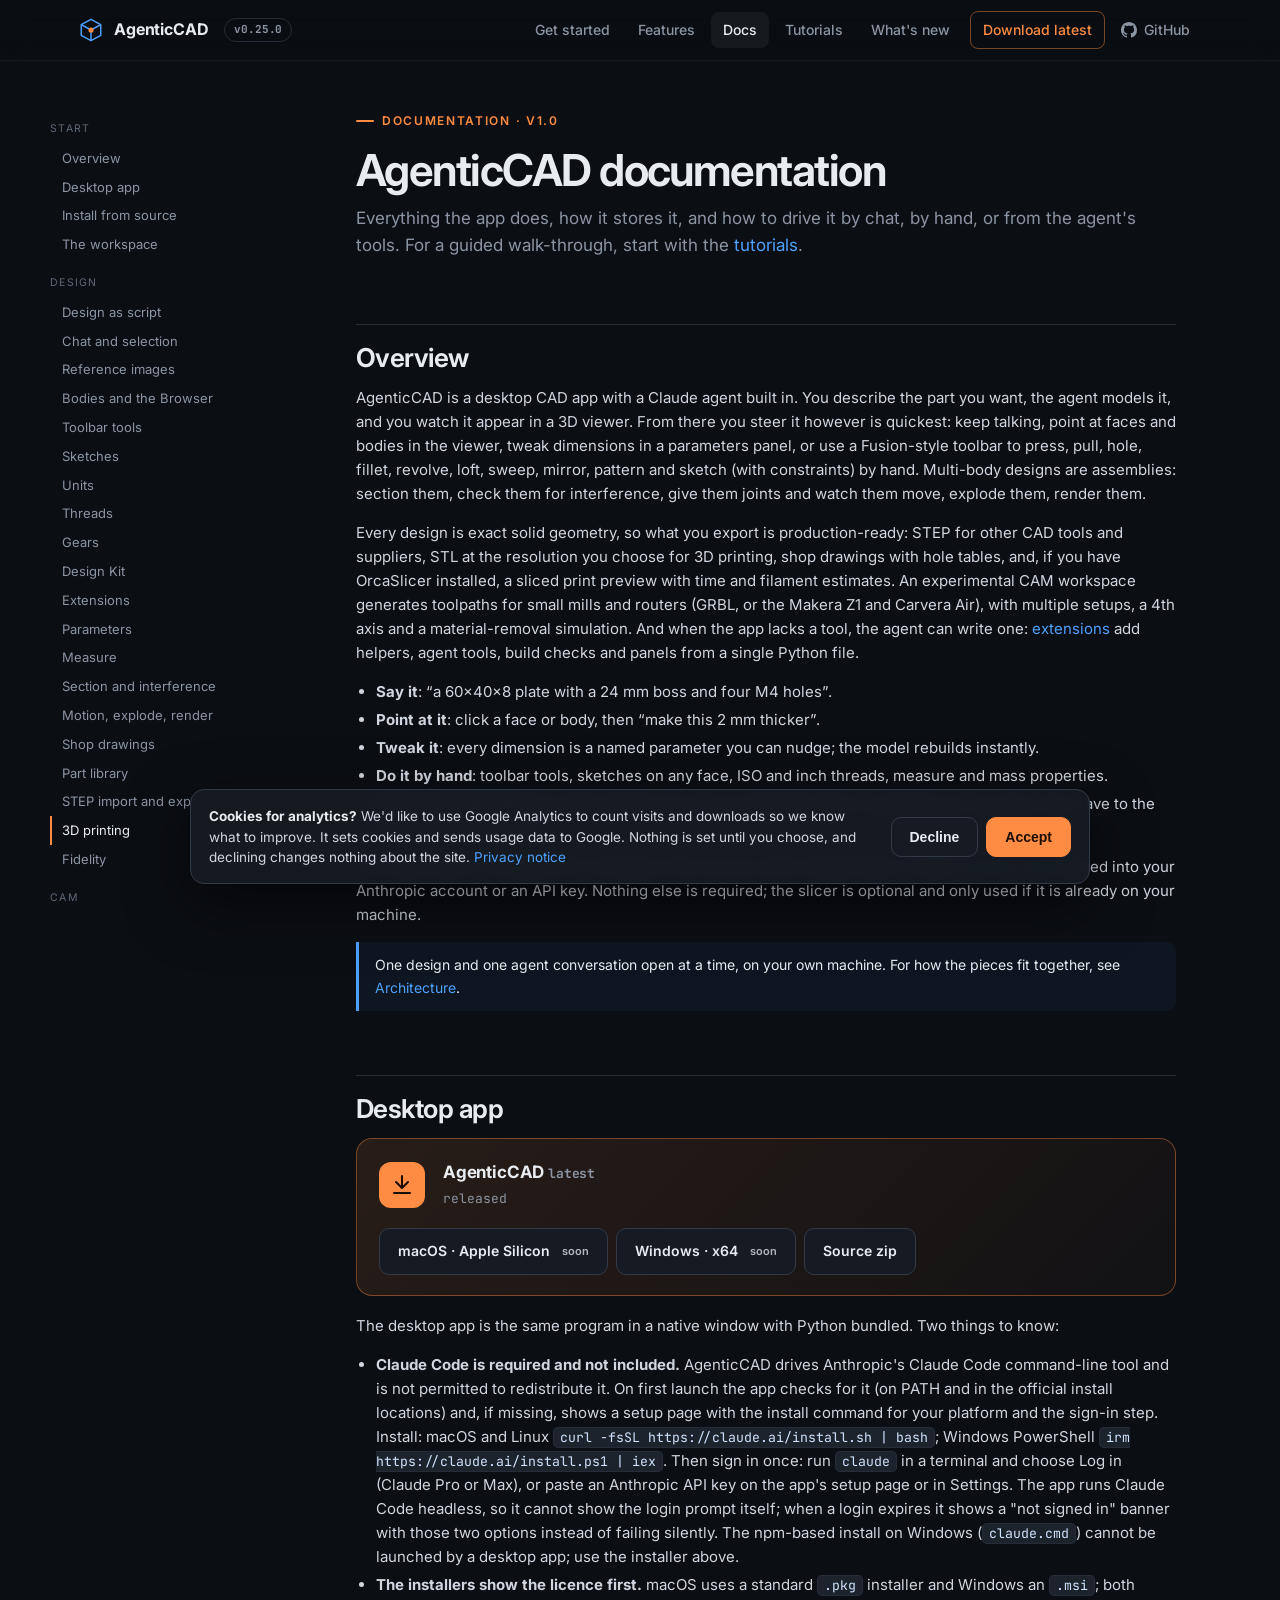
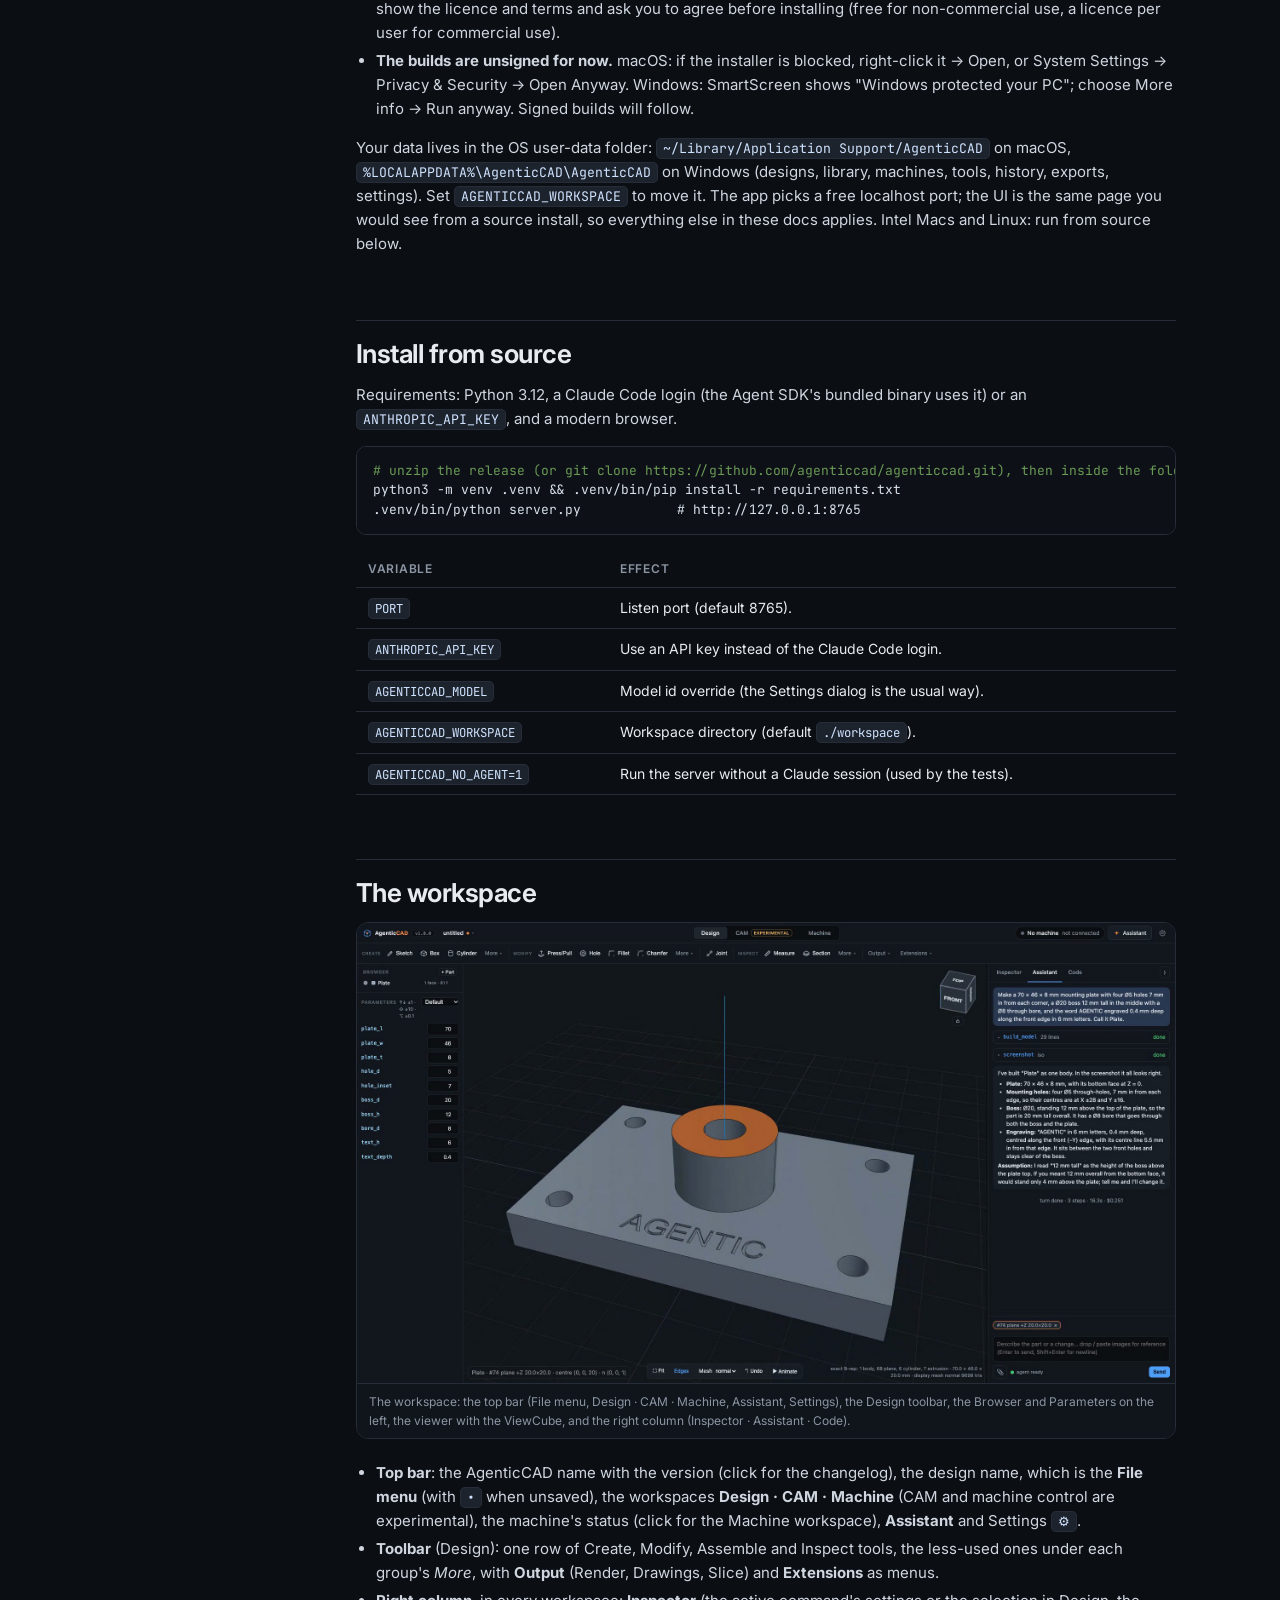
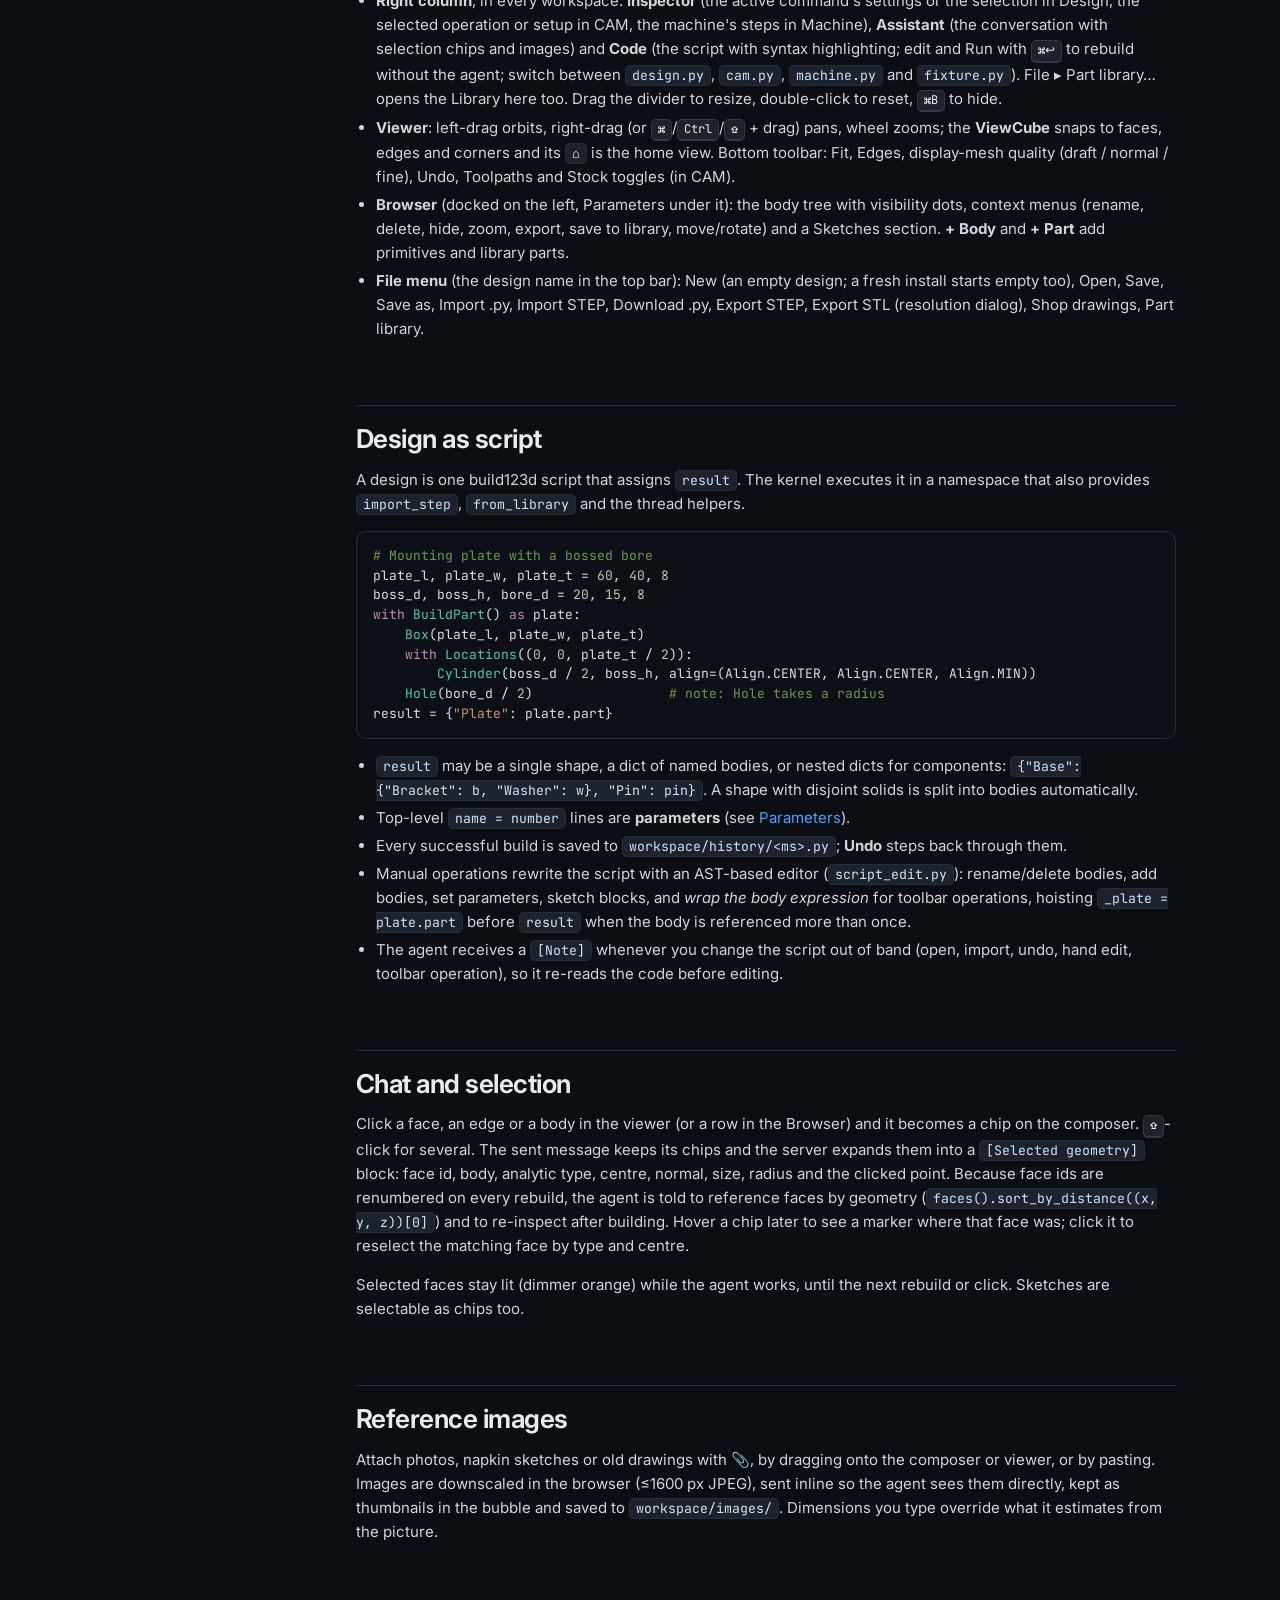
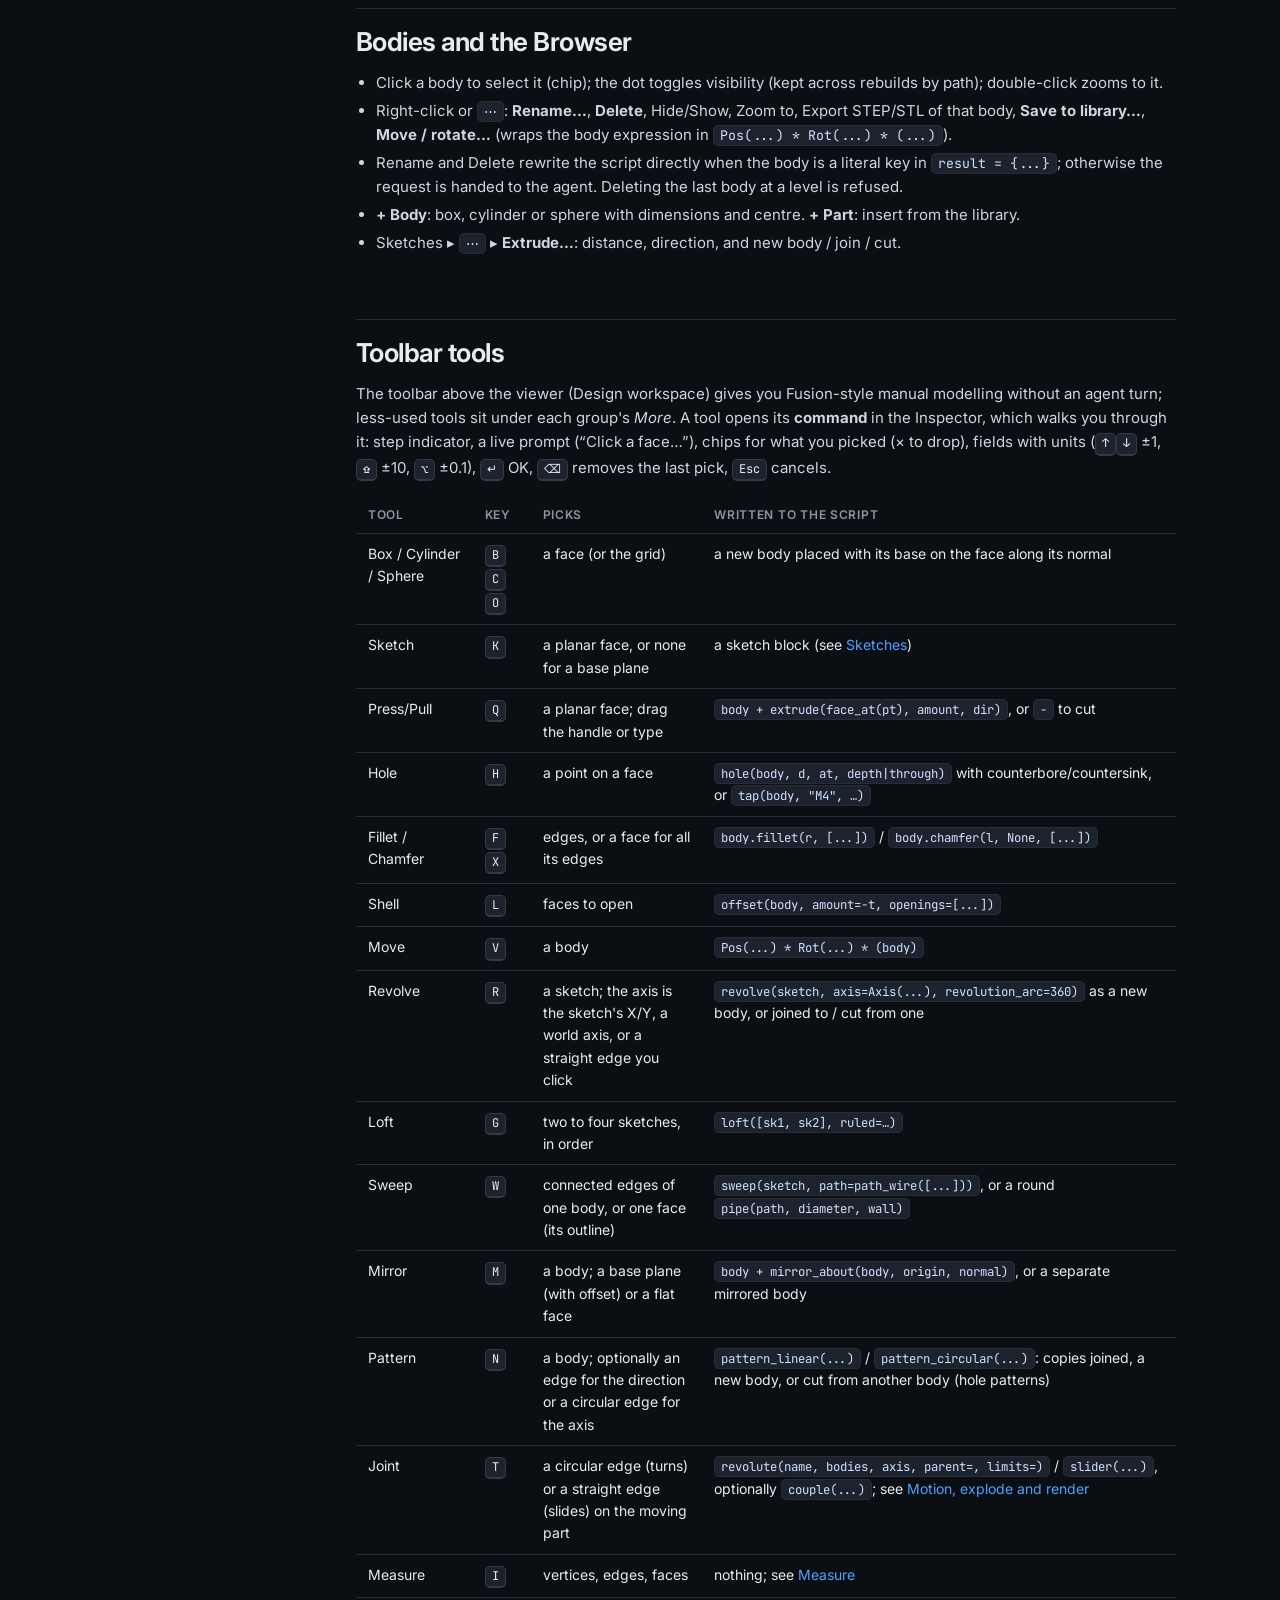
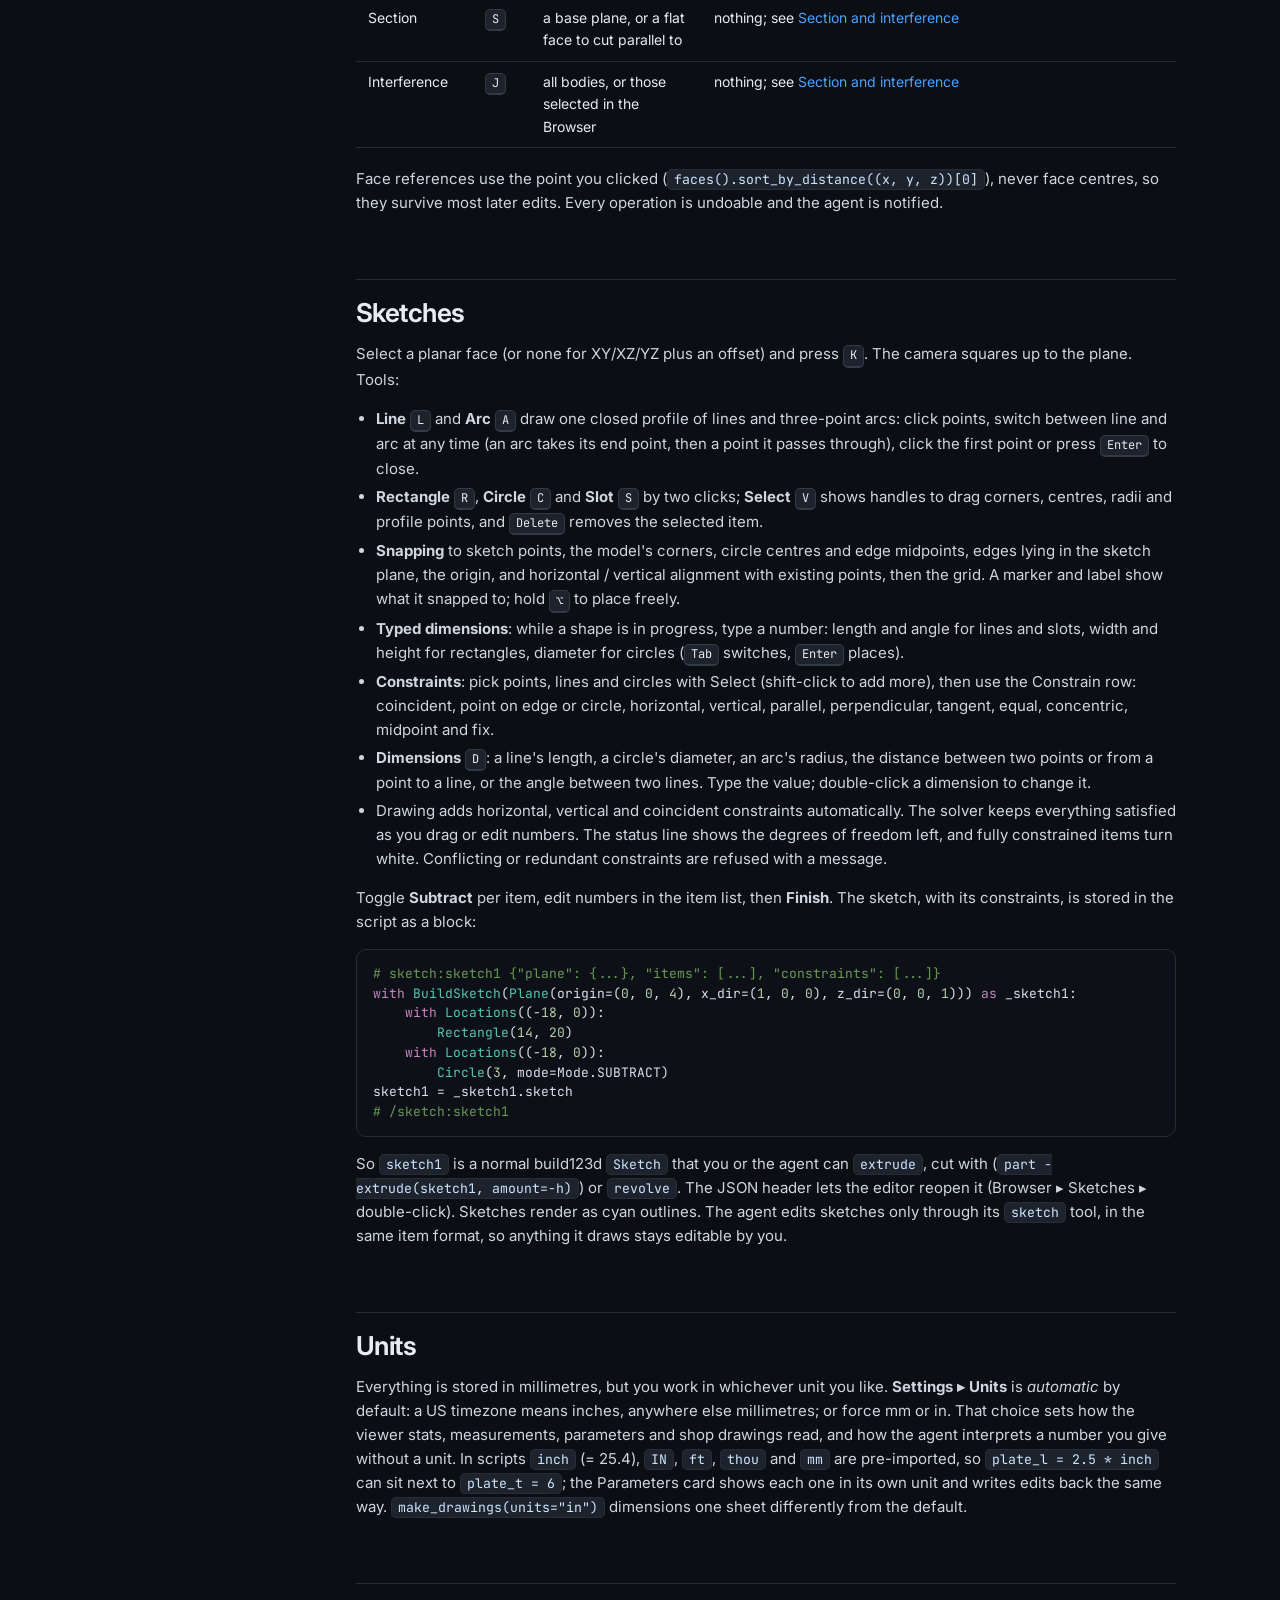
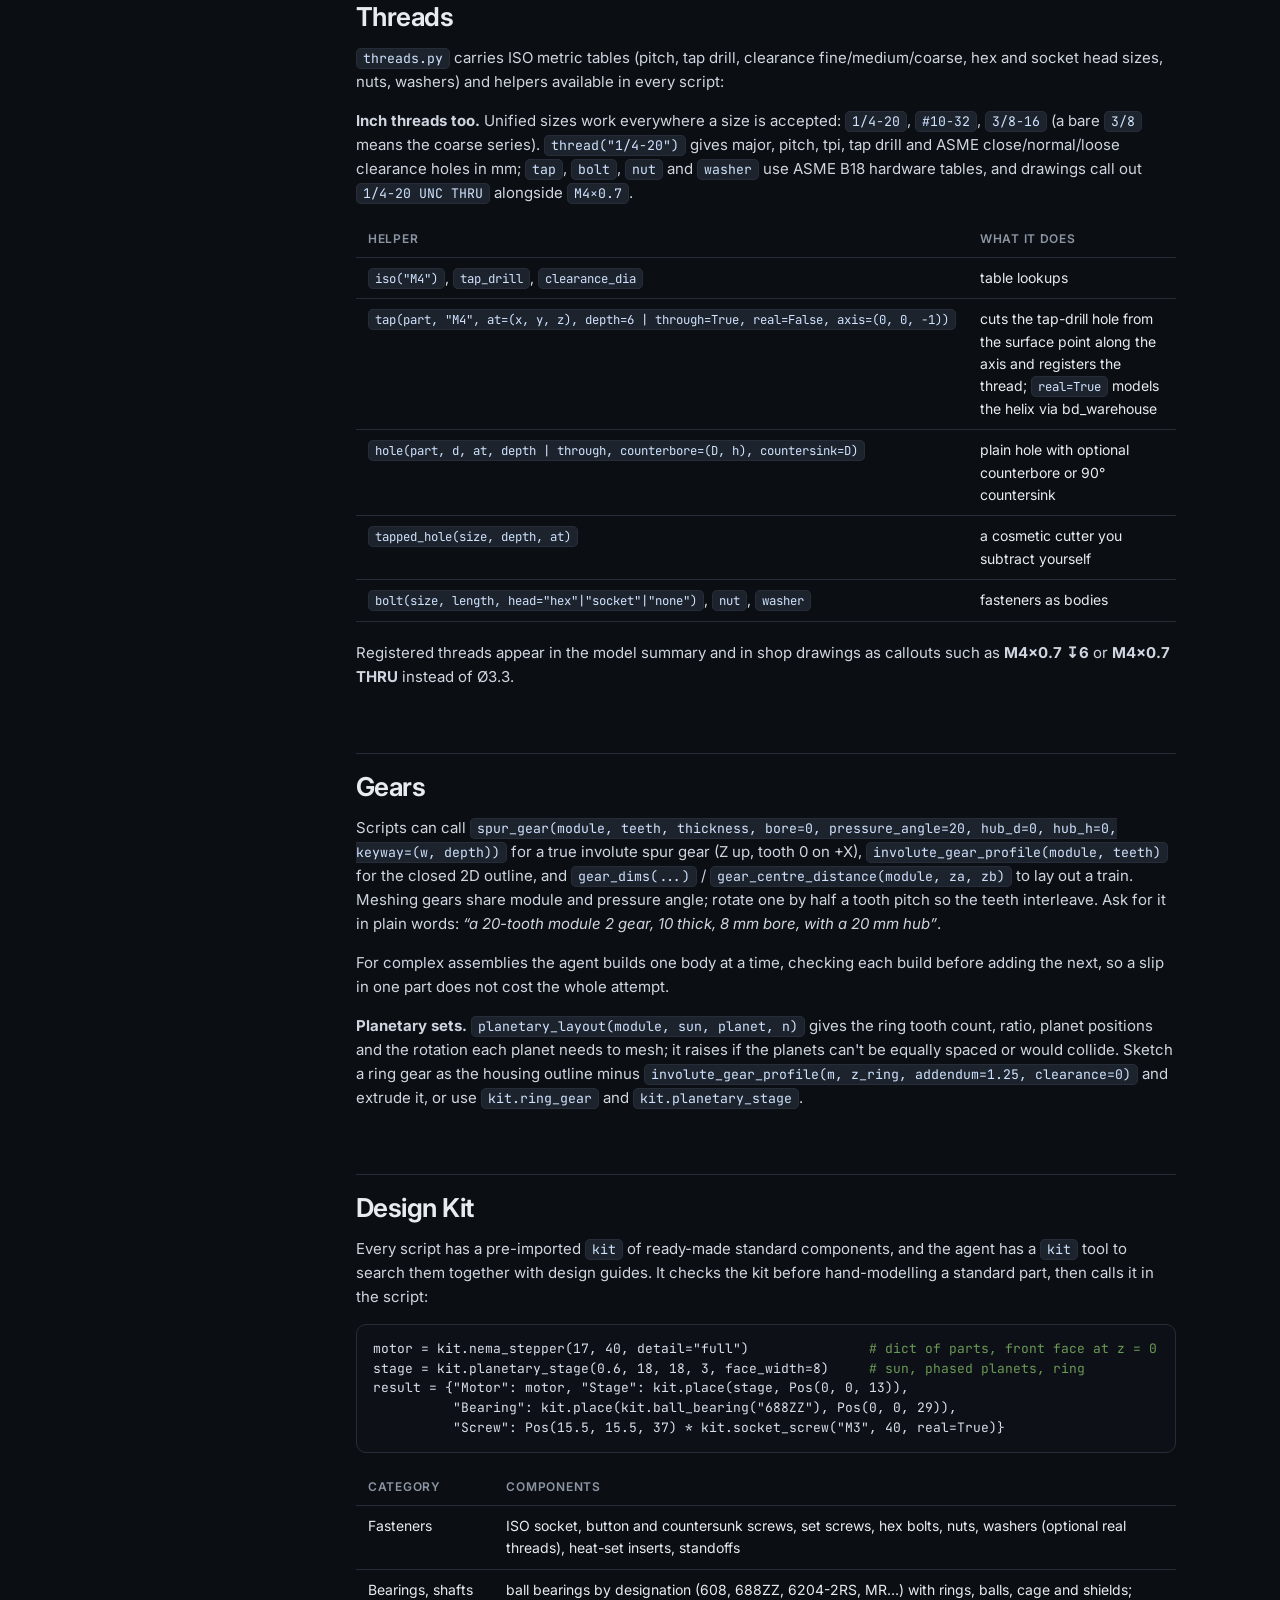
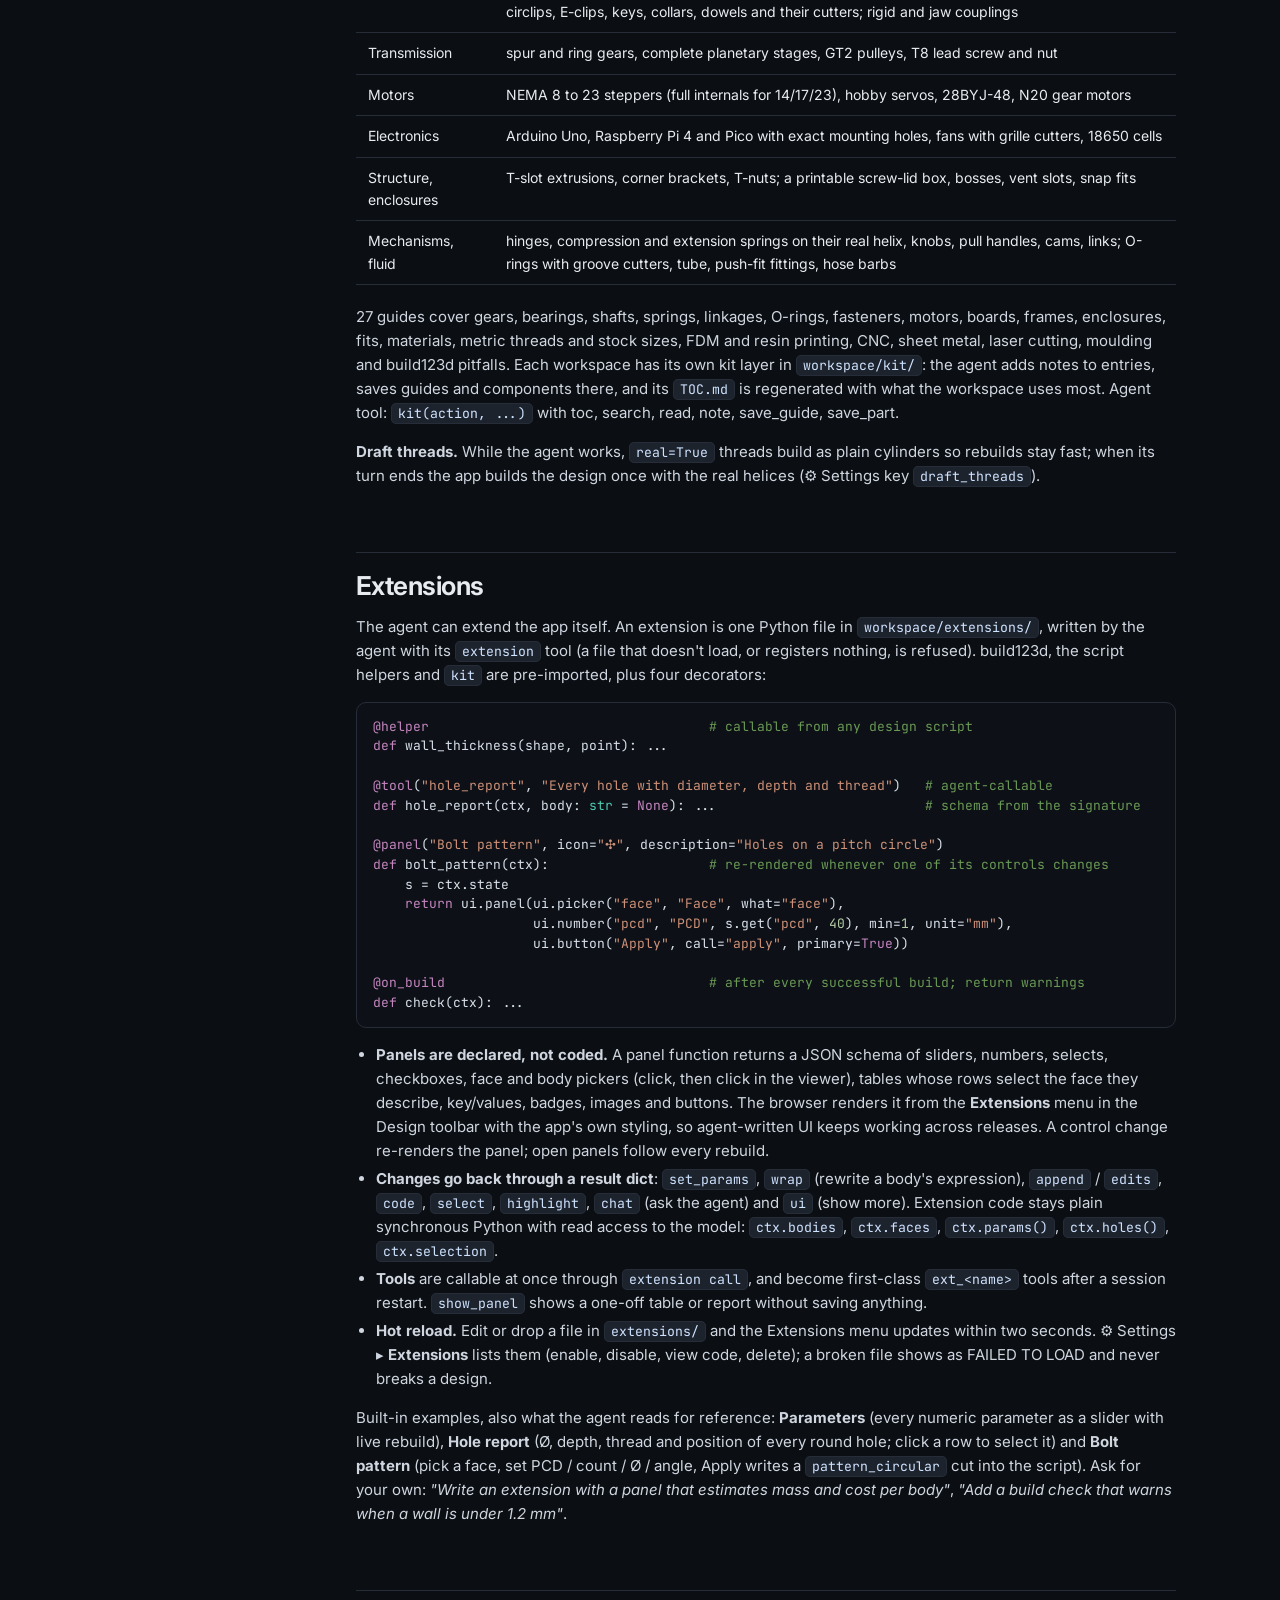
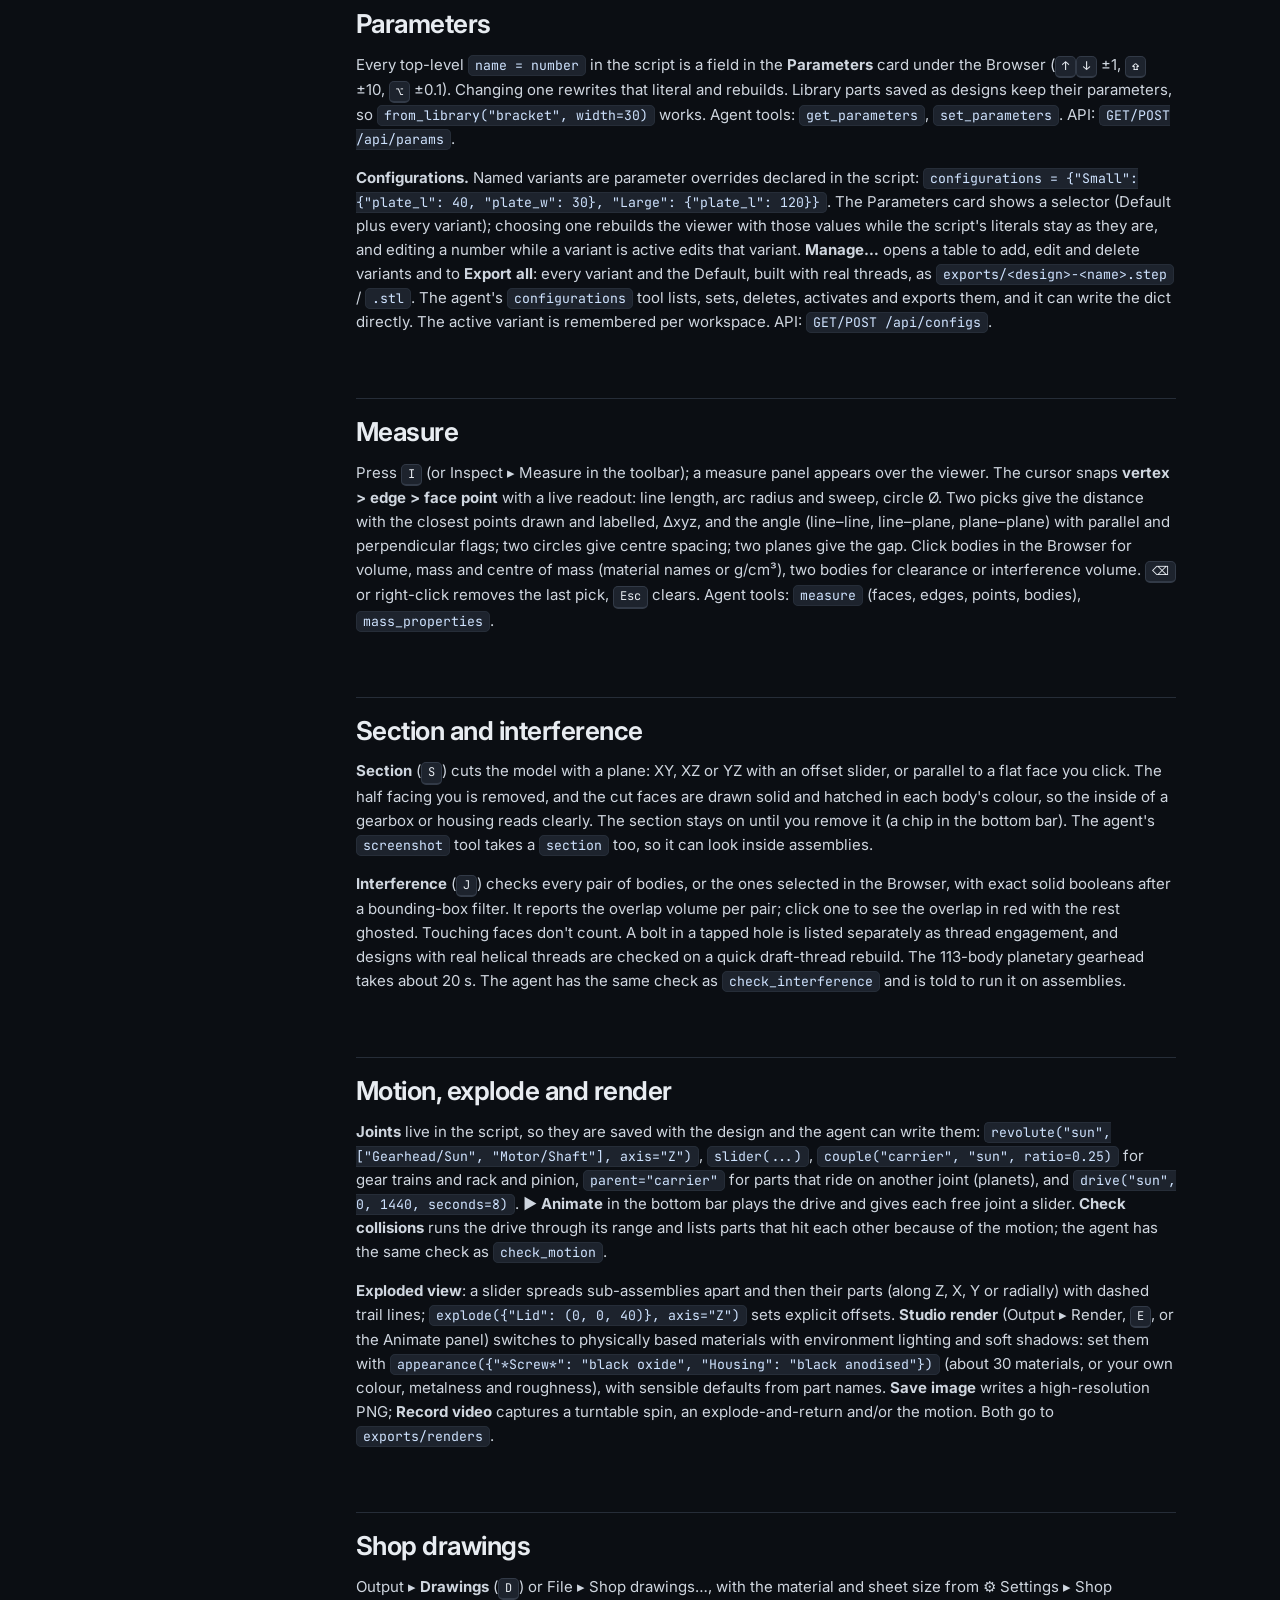
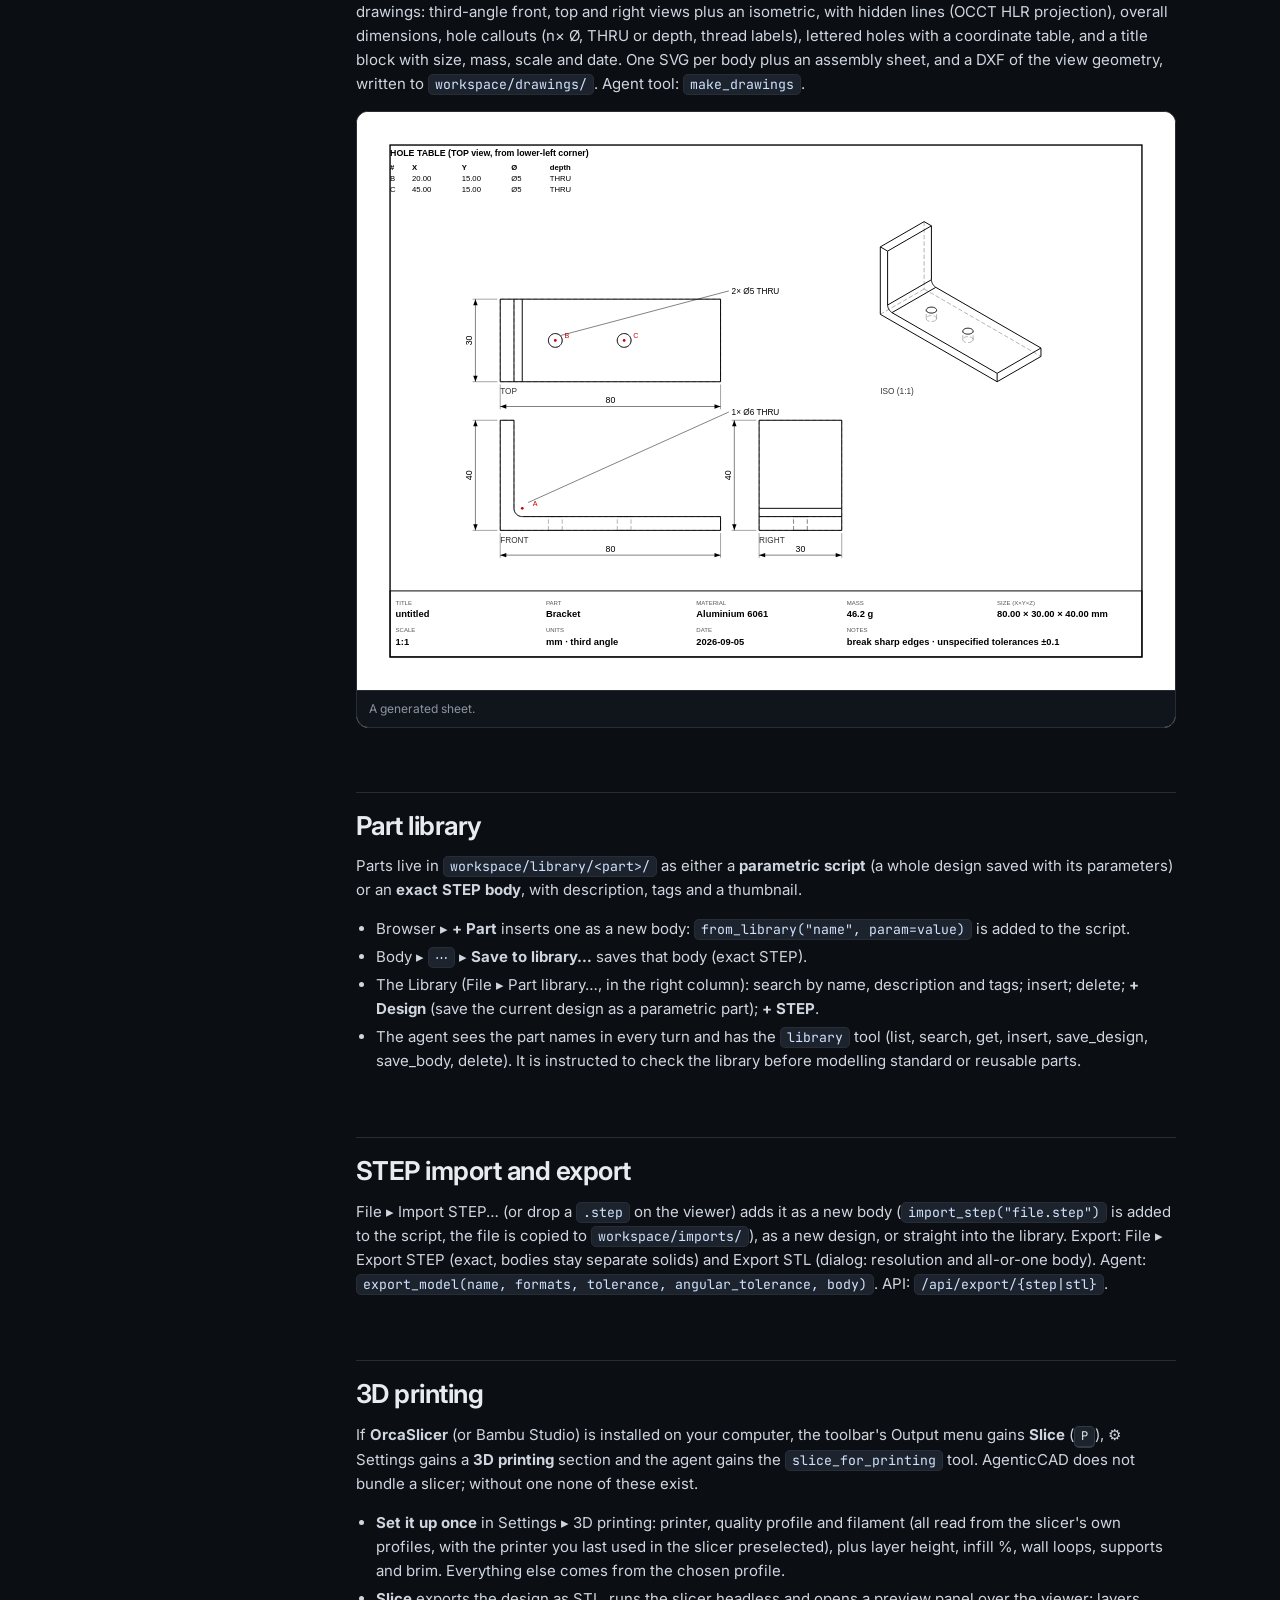
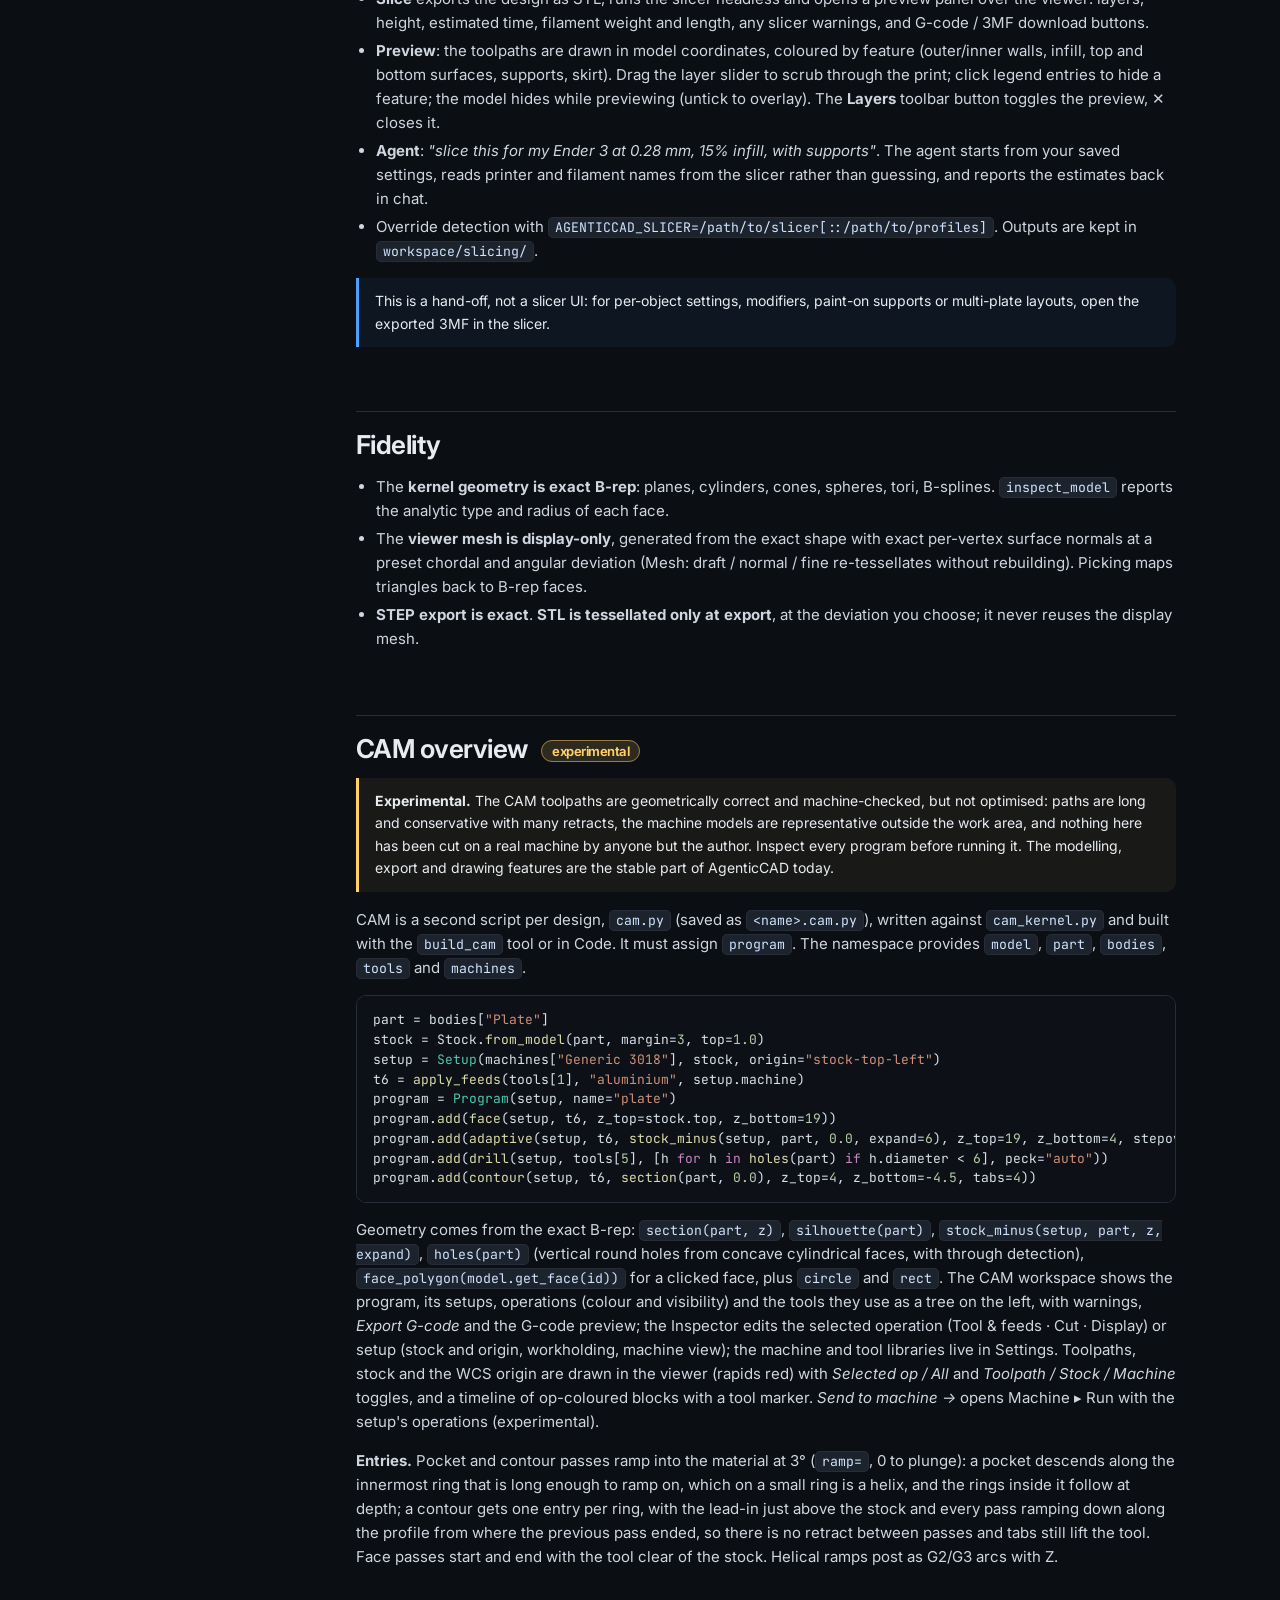
==== commit 6c56a46e: "Site for 1.0: v2 layout throughout, new tour video, clips and stills, CAM (V-carve, chamfer, tools) " ====
--- a/docs/index.html
+++ b/docs/index.html
@@ -3,11 +3,11 @@
 <head>
 <meta charset="utf-8"><meta name="viewport" content="width=device-width,initial-scale=1">
 <title>Documentation — AgenticCAD</title>
-<meta name="description" content="AgenticCAD documentation: install, the workspace, design as script, chat and selection, ribbon tools, sketches, threads, gears, the Design Kit, parameters, measure, drawings, library, CAM, settings, agent tools, tests and evals.">
+<meta name="description" content="AgenticCAD documentation: install, the workspace, design as script, chat and selection, toolbar tools, sketches, threads, gears, the Design Kit, parameters, measure, drawings, library, CAM, settings, agent tools, tests and evals.">
 <link rel="icon" href="data:image/svg+xml,%3Csvg xmlns='http://www.w3.org/2000/svg' viewBox='0 0 32 32'%3E%3Cpath d='M16 3 28 9.5v13L16 29 4 22.5v-13L16 3Z' fill='none' stroke='%234ea1ff' stroke-width='2'/%3E%3Ccircle cx='16' cy='16' r='4' fill='%23ff8c42'/%3E%3C/svg%3E">
 <link rel="preconnect" href="https://fonts.googleapis.com"><link rel="preconnect" href="https://fonts.gstatic.com" crossorigin>
 <link href="https://fonts.googleapis.com/css2?family=Inter:wght@400;500;600;700;800&family=JetBrains+Mono:wght@400;500&display=swap" rel="stylesheet">
-<link rel="stylesheet" href="../assets/site.css?v=0.30.0">
+<link rel="stylesheet" href="../assets/site.css?v=1.0.0">
 <style>
   .docs{display:grid;grid-template-columns:250px 1fr;gap:56px;padding:44px 0 80px}
   .toc{position:sticky;top:76px;align-self:start;max-height:calc(100vh - 100px);overflow:auto;font-size:13px;padding-right:8px}
@@ -39,24 +39,25 @@
 <div class="wrap docs">
   <aside class="toc" id="toc">
     <div class="g">Start</div><a href="#overview">Overview</a><a href="#desktop">Desktop app</a><a href="#install">Install from source</a><a href="#workspace">The workspace</a>
-    <div class="g">Design</div><a href="#script">Design as script</a><a href="#chat">Chat and selection</a><a href="#images">Reference images</a><a href="#bodies">Bodies and the Browser</a><a href="#ribbon">Ribbon tools</a><a href="#sketches">Sketches</a><a href="#units">Units</a><a href="#threads">Threads</a><a href="#gears">Gears</a><a href="#kit">Design Kit</a><a href="#ext">Extensions</a><a href="#params">Parameters</a><a href="#measure">Measure</a><a href="#section">Section and interference</a><a href="#motion">Motion, explode, render</a><a href="#drawings">Shop drawings</a><a href="#library">Part library</a><a href="#step">STEP import and export</a><a href="#printing">3D printing</a><a href="#fidelity">Fidelity</a>
+    <div class="g">Design</div><a href="#script">Design as script</a><a href="#chat">Chat and selection</a><a href="#images">Reference images</a><a href="#bodies">Bodies and the Browser</a><a href="#ribbon">Toolbar tools</a><a href="#sketches">Sketches</a><a href="#units">Units</a><a href="#threads">Threads</a><a href="#gears">Gears</a><a href="#kit">Design Kit</a><a href="#ext">Extensions</a><a href="#params">Parameters</a><a href="#measure">Measure</a><a href="#section">Section and interference</a><a href="#motion">Motion, explode, render</a><a href="#drawings">Shop drawings</a><a href="#library">Part library</a><a href="#step">STEP import and export</a><a href="#printing">3D printing</a><a href="#fidelity">Fidelity</a>
     <div class="g">CAM</div><a href="#cam">CAM overview</a><a href="#cam-sim">Simulation</a><a href="#machine-view">Machine view</a><a href="#machine-scripts">Your own machine</a><a href="#fixtures">Fixtures</a><a href="#setups">Setups and 4th axis</a><a href="#makera">Makera Carvera</a><a href="#haas">Haas and LinuxCNC</a><a href="#machines">Machines and tools</a><a href="#ops">Operations</a><a href="#adaptive">Adaptive clearing</a><a href="#post">Post and G-code</a>
+    <div class="g">Machine</div><a href="#machine-control">Makera Z1 control</a>
     <div class="g">Agent</div><a href="#settings">Settings and MCP</a><a href="#tools">Agent tools reference</a>
     <div class="g">Reference</div><a href="#shortcuts">Keyboard shortcuts</a><a href="#architecture">Architecture</a><a href="#files">Files and API</a><a href="#versioning">Versioning</a><a href="#tests">Tests and evals</a><a href="#gaps">Known gaps and roadmap</a><a href="#licence">Licence</a>
   </aside>
   <main class="doc">
-    <div class="eyebrow">Documentation · v0.24.x</div>
+    <div class="eyebrow">Documentation · v1.0</div>
     <h1>AgenticCAD documentation</h1>
     <p class="lead">Everything the app does, how it stores it, and how to drive it by chat, by hand, or from the agent's tools. For a guided walk-through, start with the <a href="../tutorials/">tutorials</a>.</p>
 
     <h2 id="overview">Overview</h2>
-    <p>AgenticCAD is a desktop CAD app with a Claude agent built in. You describe the part you want, the agent models it, and you watch it appear in a 3D viewer. From there you steer it however is quickest: keep talking, point at faces and bodies in the viewer, tweak dimensions in a parameters panel, or use a Fusion-style ribbon to press, pull, hole, fillet, revolve, loft, sweep, mirror, pattern and sketch (with constraints) by hand. Multi-body designs are assemblies: section them, check them for interference, give them joints and watch them move, explode them, render them.</p>
-    <p>Every design is exact solid geometry, so what you export is production-ready: STEP for other CAD tools and suppliers, STL at the resolution you choose for 3D printing, shop drawings with hole tables, and, if you have OrcaSlicer installed, a sliced print preview with time and filament estimates. An experimental CAM mode generates toolpaths for small mills and routers (GRBL, or the Makera Z1 and Carvera Air), with multiple setups, a 4th axis and a material-removal simulation. And when the app lacks a tool, the agent can write one: <a href="#ext">extensions</a> add helpers, agent tools, build checks and ribbon panels from a single Python file.</p>
+    <p>AgenticCAD is a desktop CAD app with a Claude agent built in. You describe the part you want, the agent models it, and you watch it appear in a 3D viewer. From there you steer it however is quickest: keep talking, point at faces and bodies in the viewer, tweak dimensions in a parameters panel, or use a Fusion-style toolbar to press, pull, hole, fillet, revolve, loft, sweep, mirror, pattern and sketch (with constraints) by hand. Multi-body designs are assemblies: section them, check them for interference, give them joints and watch them move, explode them, render them.</p>
+    <p>Every design is exact solid geometry, so what you export is production-ready: STEP for other CAD tools and suppliers, STL at the resolution you choose for 3D printing, shop drawings with hole tables, and, if you have OrcaSlicer installed, a sliced print preview with time and filament estimates. An experimental CAM workspace generates toolpaths for small mills and routers (GRBL, or the Makera Z1 and Carvera Air), with multiple setups, a 4th axis and a material-removal simulation. And when the app lacks a tool, the agent can write one: <a href="#ext">extensions</a> add helpers, agent tools, build checks and panels from a single Python file.</p>
     <ul>
       <li><b>Say it</b>: “a 60×40×8 plate with a 24 mm boss and four M4 holes”.</li>
       <li><b>Point at it</b>: click a face or body, then “make this 2 mm thicker”.</li>
       <li><b>Tweak it</b>: every dimension is a named parameter you can nudge; the model rebuilds instantly.</li>
-      <li><b>Do it by hand</b>: ribbon tools, sketches on any face, ISO and inch threads, measure and mass properties.</li>
+      <li><b>Do it by hand</b>: toolbar tools, sketches on any face, ISO and inch threads, measure and mass properties.</li>
       <li><b>Keep it reproducible</b>: the whole design lives in one readable Python script that you can open, edit, save to the part library and version.</li>
     </ul>
     <p>You need a Mac or Windows PC, the app (or the source), and a Claude sign-in: either <a href="#desktop">Claude Code</a> logged into your Anthropic account or an API key. Nothing else is required; the slicer is optional and only used if it is already on your machine.</p>
@@ -87,13 +88,14 @@
       <tr><td><code>AGENTICCAD_NO_AGENT=1</code></td><td>Run the server without a Claude session (used by the tests).</td></tr></table>
 
     <h2 id="workspace">The workspace</h2>
-    <figure class="fig"><img src="../assets/img/workspace.jpg" alt="The AgenticCAD workspace in a real session"><figcaption>A real session: the viewer with File and Settings, the ribbon (Create, Modify, Inspect, Output), the Browser and Parameters cards, the ViewCube and a 3D-printing preview; the side panel (Chat, Code, CAM, Library) shows the agent's tool calls.</figcaption></figure>
-    <ul>
-      <li><b>Side panel</b>: Chat (the conversation with selection chips and images), Code (the script with syntax highlighting; edit and Run with <kbd>⌘↩</kbd> to rebuild without the agent; switch between <code>design.py</code> and <code>cam.py</code>), CAM (setup, operations, warnings, libraries, feeds calculator, G-code), Library. Drag the divider to resize, double-click to reset, <kbd>⌘B</kbd> to hide.</li>
-      <li><b>Viewer</b>: left-drag orbits, right-drag (or <kbd>⌘</kbd>/<kbd>Ctrl</kbd>/<kbd>⇧</kbd> + drag) pans, wheel zooms; the <b>ViewCube</b> snaps to faces, edges and corners and its <code>⌂</code> is the home view. Bottom toolbar: Fit, Edges, display-mesh quality (draft / normal / fine), Undo, Toolpaths and Stock toggles.</li>
-      <li><b>Browser</b>: the body tree with visibility dots, context menus (rename, delete, hide, zoom, export, save to library, move/rotate) and a Sketches section. <b>+ Body</b> and <b>+ Part</b> add primitives and library parts.</li>
-      <li><b>File menu</b>: New (an empty design; a fresh install starts empty too), Open, Save, Save as, Import .py, Download .py, Import STEP, Export STEP, Export STL (resolution dialog), Shop drawings.</li>
-      <li><b>Header</b>: design name (with <code>•</code> when unsaved), version badge (click for the changelog), Settings <code>⚙</code>.</li>
+    <figure class="fig"><img src="../assets/img/workspace.jpg" alt="The AgenticCAD workspace in a real session"><figcaption>The workspace: the top bar (File menu, Design · CAM · Machine, Assistant, Settings), the Design toolbar, the Browser and Parameters on the left, the viewer with the ViewCube, and the right column (Inspector · Assistant · Code).</figcaption></figure>
+    <ul>
+      <li><b>Top bar</b>: the AgenticCAD name with the version (click for the changelog), the design name, which is the <b>File menu</b> (with <code>•</code> when unsaved), the workspaces <b>Design · CAM · Machine</b> (CAM and machine control are experimental), the machine's status (click for the Machine workspace), <b>Assistant</b> and Settings <code>⚙</code>.</li>
+      <li><b>Toolbar</b> (Design): one row of Create, Modify, Assemble and Inspect tools, the less-used ones under each group's <i>More</i>, with <b>Output</b> (Render, Drawings, Slice) and <b>Extensions</b> as menus.</li>
+      <li><b>Right column</b>, in every workspace: <b>Inspector</b> (the active command's settings or the selection in Design, the selected operation or setup in CAM, the machine's steps in Machine), <b>Assistant</b> (the conversation with selection chips and images) and <b>Code</b> (the script with syntax highlighting; edit and Run with <kbd>⌘↩</kbd> to rebuild without the agent; switch between <code>design.py</code>, <code>cam.py</code>, <code>machine.py</code> and <code>fixture.py</code>). File ▸ Part library… opens the Library here too. Drag the divider to resize, double-click to reset, <kbd>⌘B</kbd> to hide.</li>
+      <li><b>Viewer</b>: left-drag orbits, right-drag (or <kbd>⌘</kbd>/<kbd>Ctrl</kbd>/<kbd>⇧</kbd> + drag) pans, wheel zooms; the <b>ViewCube</b> snaps to faces, edges and corners and its <code>⌂</code> is the home view. Bottom toolbar: Fit, Edges, display-mesh quality (draft / normal / fine), Undo, Toolpaths and Stock toggles (in CAM).</li>
+      <li><b>Browser</b> (docked on the left, Parameters under it): the body tree with visibility dots, context menus (rename, delete, hide, zoom, export, save to library, move/rotate) and a Sketches section. <b>+ Body</b> and <b>+ Part</b> add primitives and library parts.</li>
+      <li><b>File menu</b> (the design name in the top bar): New (an empty design; a fresh install starts empty too), Open, Save, Save as, Import .py, Import STEP, Download .py, Export STEP, Export STL (resolution dialog), Shop drawings, Part library.</li>
     </ul>
 
     <h2 id="script">Design as script</h2>
@@ -111,8 +113,8 @@
       <li><code>result</code> may be a single shape, a dict of named bodies, or nested dicts for components: <code>{"Base": {"Bracket": b, "Washer": w}, "Pin": pin}</code>. A shape with disjoint solids is split into bodies automatically.</li>
       <li>Top-level <code>name = number</code> lines are <b>parameters</b> (see <a href="#params">Parameters</a>).</li>
       <li>Every successful build is saved to <code>workspace/history/&lt;ms&gt;.py</code>; <b>Undo</b> steps back through them.</li>
-      <li>Manual operations rewrite the script with an AST-based editor (<code>script_edit.py</code>): rename/delete bodies, add bodies, set parameters, sketch blocks, and <em>wrap the body expression</em> for ribbon operations, hoisting <code>_plate = plate.part</code> before <code>result</code> when the body is referenced more than once.</li>
-      <li>The agent receives a <code>[Note]</code> whenever you change the script out of band (open, import, undo, hand edit, ribbon operation), so it re-reads the code before editing.</li>
+      <li>Manual operations rewrite the script with an AST-based editor (<code>script_edit.py</code>): rename/delete bodies, add bodies, set parameters, sketch blocks, and <em>wrap the body expression</em> for toolbar operations, hoisting <code>_plate = plate.part</code> before <code>result</code> when the body is referenced more than once.</li>
+      <li>The agent receives a <code>[Note]</code> whenever you change the script out of band (open, import, undo, hand edit, toolbar operation), so it re-reads the code before editing.</li>
     </ul>
 
     <h2 id="chat">Chat and selection</h2>
@@ -131,8 +133,8 @@
       <li>Sketches ▸ <code>⋯</code> ▸ <b>Extrude…</b>: distance, direction, and new body / join / cut.</li>
     </ul>
 
-    <h2 id="ribbon">Ribbon tools</h2>
-    <p>The ribbon at the top of the viewer gives you Fusion-style manual modelling without an agent turn. A tool opens a <b>command dialog</b> under the ViewCube that walks you through it: step indicator, a live prompt (“Click a face…”), chips for what you picked (× to drop), fields with units (<kbd>↑</kbd><kbd>↓</kbd> ±1, <kbd>⇧</kbd> ±10, <kbd>⌥</kbd> ±0.1), <kbd>↵</kbd> OK, <kbd>⌫</kbd> removes the last pick, <kbd>Esc</kbd> cancels.</p>
+    <h2 id="ribbon">Toolbar tools</h2>
+    <p>The toolbar above the viewer (Design workspace) gives you Fusion-style manual modelling without an agent turn; less-used tools sit under each group's <i>More</i>. A tool opens its <b>command</b> in the Inspector, which walks you through it: step indicator, a live prompt (“Click a face…”), chips for what you picked (× to drop), fields with units (<kbd>↑</kbd><kbd>↓</kbd> ±1, <kbd>⇧</kbd> ±10, <kbd>⌥</kbd> ±0.1), <kbd>↵</kbd> OK, <kbd>⌫</kbd> removes the last pick, <kbd>Esc</kbd> cancels.</p>
     <table class="table"><tr><th>Tool</th><th>Key</th><th>Picks</th><th>Written to the script</th></tr>
       <tr><td>Box / Cylinder / Sphere</td><td><kbd>B</kbd> <kbd>C</kbd> <kbd>O</kbd></td><td>a face (or the grid)</td><td>a new body placed with its base on the face along its normal</td></tr>
       <tr><td>Sketch</td><td><kbd>K</kbd></td><td>a planar face, or none for a base plane</td><td>a sketch block (see <a href="#sketches">Sketches</a>)</td></tr>
@@ -229,10 +231,10 @@
 <span class="hl-k">@on_build</span>                                 <span class="hl-c"># after every successful build; return warnings</span>
 <span class="hl-k">def</span> check(ctx): ...</code></pre>
     <ul>
-      <li><b>Panels are declared, not coded.</b> A panel function returns a JSON schema of sliders, numbers, selects, checkboxes, face and body pickers (click, then click in the viewer), tables whose rows select the face they describe, key/values, badges, images and buttons. The browser renders it in an <b>Extensions</b> ribbon group with the app's own styling, so agent-written UI keeps working across releases. A control change re-renders the panel; open panels follow every rebuild.</li>
+      <li><b>Panels are declared, not coded.</b> A panel function returns a JSON schema of sliders, numbers, selects, checkboxes, face and body pickers (click, then click in the viewer), tables whose rows select the face they describe, key/values, badges, images and buttons. The browser renders it from the <b>Extensions</b> menu in the Design toolbar with the app's own styling, so agent-written UI keeps working across releases. A control change re-renders the panel; open panels follow every rebuild.</li>
       <li><b>Changes go back through a result dict</b>: <code>set_params</code>, <code>wrap</code> (rewrite a body's expression), <code>append</code> / <code>edits</code>, <code>code</code>, <code>select</code>, <code>highlight</code>, <code>chat</code> (ask the agent) and <code>ui</code> (show more). Extension code stays plain synchronous Python with read access to the model: <code>ctx.bodies</code>, <code>ctx.faces</code>, <code>ctx.params()</code>, <code>ctx.holes()</code>, <code>ctx.selection</code>.</li>
       <li><b>Tools</b> are callable at once through <code>extension call</code>, and become first-class <code>ext_&lt;name&gt;</code> tools after a session restart. <code>show_panel</code> shows a one-off table or report without saving anything.</li>
-      <li><b>Hot reload.</b> Edit or drop a file in <code>extensions/</code> and the ribbon updates within two seconds. ⚙ Settings ▸ <b>Extensions</b> lists them (enable, disable, view code, delete); a broken file shows as FAILED TO LOAD and never breaks a design.</li>
+      <li><b>Hot reload.</b> Edit or drop a file in <code>extensions/</code> and the Extensions menu updates within two seconds. ⚙ Settings ▸ <b>Extensions</b> lists them (enable, disable, view code, delete); a broken file shows as FAILED TO LOAD and never breaks a design.</li>
     </ul>
     <p>Built-in examples, also what the agent reads for reference: <b>Parameters</b> (every numeric parameter as a slider with live rebuild), <b>Hole report</b> (Ø, depth, thread and position of every round hole; click a row to select it) and <b>Bolt pattern</b> (pick a face, set PCD / count / Ø / angle, Apply writes a <code>pattern_circular</code> cut into the script). Ask for your own: <i>"Write an extension with a panel that estimates mass and cost per body"</i>, <i>"Add a build check that warns when a wall is under 1.2 mm"</i>.</p>
 
@@ -241,7 +243,7 @@
     <p><b>Configurations.</b> Named variants are parameter overrides declared in the script: <code>configurations = {"Small": {"plate_l": 40, "plate_w": 30}, "Large": {"plate_l": 120}}</code>. The Parameters card shows a selector (Default plus every variant); choosing one rebuilds the viewer with those values while the script's literals stay as they are, and editing a number while a variant is active edits that variant. <b>Manage…</b> opens a table to add, edit and delete variants and to <b>Export all</b>: every variant and the Default, built with real threads, as <code>exports/&lt;design&gt;-&lt;name&gt;.step</code> / <code>.stl</code>. The agent's <code>configurations</code> tool lists, sets, deletes, activates and exports them, and it can write the dict directly. The active variant is remembered per workspace. API: <code>GET/POST /api/configs</code>.</p>
 
     <h2 id="measure">Measure</h2>
-    <p>Press <kbd>I</kbd> (or Measure on the ribbon); a measure panel appears over the viewer. The cursor snaps <b>vertex &gt; edge &gt; face point</b> with a live readout: line length, arc radius and sweep, circle Ø. Two picks give the distance with the closest points drawn and labelled, Δxyz, and the angle (line–line, line–plane, plane–plane) with parallel and perpendicular flags; two circles give centre spacing; two planes give the gap. Click bodies in the Browser for volume, mass and centre of mass (material names or g/cm³), two bodies for clearance or interference volume. <kbd>⌫</kbd> or right-click removes the last pick, <kbd>Esc</kbd> clears. Agent tools: <code>measure</code> (faces, edges, points, bodies), <code>mass_properties</code>.</p>
+    <p>Press <kbd>I</kbd> (or Inspect ▸ Measure in the toolbar); a measure panel appears over the viewer. The cursor snaps <b>vertex &gt; edge &gt; face point</b> with a live readout: line length, arc radius and sweep, circle Ø. Two picks give the distance with the closest points drawn and labelled, Δxyz, and the angle (line–line, line–plane, plane–plane) with parallel and perpendicular flags; two circles give centre spacing; two planes give the gap. Click bodies in the Browser for volume, mass and centre of mass (material names or g/cm³), two bodies for clearance or interference volume. <kbd>⌫</kbd> or right-click removes the last pick, <kbd>Esc</kbd> clears. Agent tools: <code>measure</code> (faces, edges, points, bodies), <code>mass_properties</code>.</p>
 
     <h2 id="section">Section and interference</h2>
     <p><b>Section</b> (<kbd>S</kbd>) cuts the model with a plane: XY, XZ or YZ with an offset slider, or parallel to a flat face you click. The half facing you is removed, and the cut faces are drawn solid and hatched in each body's colour, so the inside of a gearbox or housing reads clearly. The section stays on until you remove it (a chip in the bottom bar). The agent's <code>screenshot</code> tool takes a <code>section</code> too, so it can look inside assemblies.</p>
@@ -249,10 +251,10 @@
 
     <h2 id="motion">Motion, explode and render</h2>
     <p><b>Joints</b> live in the script, so they are saved with the design and the agent can write them: <code>revolute("sun", ["Gearhead/Sun", "Motor/Shaft"], axis="Z")</code>, <code>slider(...)</code>, <code>couple("carrier", "sun", ratio=0.25)</code> for gear trains and rack and pinion, <code>parent="carrier"</code> for parts that ride on another joint (planets), and <code>drive("sun", 0, 1440, seconds=8)</code>. <b>▶ Animate</b> in the bottom bar plays the drive and gives each free joint a slider. <b>Check collisions</b> runs the drive through its range and lists parts that hit each other because of the motion; the agent has the same check as <code>check_motion</code>.</p>
-    <p><b>Exploded view</b>: a slider spreads sub-assemblies apart and then their parts (along Z, X, Y or radially) with dashed trail lines; <code>explode({"Lid": (0, 0, 40)}, axis="Z")</code> sets explicit offsets. <b>Studio render</b> (ribbon ▸ Render, <kbd>E</kbd>, or the Animate panel) switches to physically based materials with environment lighting and soft shadows: set them with <code>appearance({"*Screw*": "black oxide", "Housing": "black anodised"})</code> (about 30 materials, or your own colour, metalness and roughness), with sensible defaults from part names. <b>Save image</b> writes a high-resolution PNG; <b>Record video</b> captures a turntable spin, an explode-and-return and/or the motion. Both go to <code>exports/renders</code>.</p>
+    <p><b>Exploded view</b>: a slider spreads sub-assemblies apart and then their parts (along Z, X, Y or radially) with dashed trail lines; <code>explode({"Lid": (0, 0, 40)}, axis="Z")</code> sets explicit offsets. <b>Studio render</b> (Output ▸ Render, <kbd>E</kbd>, or the Animate panel) switches to physically based materials with environment lighting and soft shadows: set them with <code>appearance({"*Screw*": "black oxide", "Housing": "black anodised"})</code> (about 30 materials, or your own colour, metalness and roughness), with sensible defaults from part names. <b>Save image</b> writes a high-resolution PNG; <b>Record video</b> captures a turntable spin, an explode-and-return and/or the motion. Both go to <code>exports/renders</code>.</p>
 
     <h2 id="drawings">Shop drawings</h2>
-    <p>Ribbon ▸ <b>Drawings</b> (<kbd>D</kbd>) or File ▸ Shop drawings…, with the material and sheet size from ⚙ Settings ▸ Shop drawings: third-angle front, top and right views plus an isometric, with hidden lines (OCCT HLR projection), overall dimensions, hole callouts (n× Ø, THRU or depth, thread labels), lettered holes with a coordinate table, and a title block with size, mass, scale and date. One SVG per body plus an assembly sheet, and a DXF of the view geometry, written to <code>workspace/drawings/</code>. Agent tool: <code>make_drawings</code>.</p>
+    <p>Output ▸ <b>Drawings</b> (<kbd>D</kbd>) or File ▸ Shop drawings…, with the material and sheet size from ⚙ Settings ▸ Shop drawings: third-angle front, top and right views plus an isometric, with hidden lines (OCCT HLR projection), overall dimensions, hole callouts (n× Ø, THRU or depth, thread labels), lettered holes with a coordinate table, and a title block with size, mass, scale and date. One SVG per body plus an assembly sheet, and a DXF of the view geometry, written to <code>workspace/drawings/</code>. Agent tool: <code>make_drawings</code>.</p>
     <figure class="fig" style="background:#fff"><img src="../assets/img/drawing.svg" alt="Generated drawing"><figcaption>A generated sheet.</figcaption></figure>
 
     <h2 id="library">Part library</h2>
@@ -260,7 +262,7 @@
     <ul>
       <li>Browser ▸ <b>+ Part</b> inserts one as a new body: <code>from_library("name", param=value)</code> is added to the script.</li>
       <li>Body ▸ <code>⋯</code> ▸ <b>Save to library…</b> saves that body (exact STEP).</li>
-      <li>Library tab: search by name, description and tags; insert; delete; <b>+ Design</b> (save the current design as a parametric part); <b>+ STEP</b>.</li>
+      <li>The Library (File ▸ Part library…, in the right column): search by name, description and tags; insert; delete; <b>+ Design</b> (save the current design as a parametric part); <b>+ STEP</b>.</li>
       <li>The agent sees the part names in every turn and has the <code>library</code> tool (list, search, get, insert, save_design, save_body, delete). It is instructed to check the library before modelling standard or reusable parts.</li>
     </ul>
 
@@ -268,7 +270,7 @@
     <p>File ▸ Import STEP… (or drop a <code>.step</code> on the viewer) adds it as a new body (<code>import_step("file.step")</code> is added to the script, the file is copied to <code>workspace/imports/</code>), as a new design, or straight into the library. Export: File ▸ Export STEP (exact, bodies stay separate solids) and Export STL (dialog: resolution and all-or-one body). Agent: <code>export_model(name, formats, tolerance, angular_tolerance, body)</code>. API: <code>/api/export/{step|stl}</code>.</p>
 
     <h2 id="printing">3D printing</h2>
-    <p>If <b>OrcaSlicer</b> (or Bambu Studio) is installed on your computer, the ribbon gains a <b>Slice</b> button (<kbd>P</kbd>), ⚙ Settings gains a <b>3D printing</b> section and the agent gains the <code>slice_for_printing</code> tool. AgenticCAD does not bundle a slicer; without one none of these exist.</p>
+    <p>If <b>OrcaSlicer</b> (or Bambu Studio) is installed on your computer, the toolbar's Output menu gains <b>Slice</b> (<kbd>P</kbd>), ⚙ Settings gains a <b>3D printing</b> section and the agent gains the <code>slice_for_printing</code> tool. AgenticCAD does not bundle a slicer; without one none of these exist.</p>
     <ul>
       <li><b>Set it up once</b> in Settings ▸ 3D printing: printer, quality profile and filament (all read from the slicer's own profiles, with the printer you last used in the slicer preselected), plus layer height, infill %, wall loops, supports and brim. Everything else comes from the chosen profile.</li>
       <li><b>Slice</b> exports the design as STL, runs the slicer headless and opens a preview panel over the viewer: layers, height, estimated time, filament weight and length, any slicer warnings, and G-code / 3MF download buttons.</li>
@@ -287,7 +289,7 @@
 
     <h2 id="cam">CAM overview <span style="font-size:13px;vertical-align:middle;background:rgba(255,209,102,.15);border:1px solid rgba(255,209,102,.5);color:var(--yellow);border-radius:999px;padding:2px 10px;margin-left:8px">experimental</span></h2>
     <div class="callout warn"><b>Experimental.</b> The CAM toolpaths are geometrically correct and machine-checked, but not optimised: paths are long and conservative with many retracts, the machine models are representative outside the work area, and nothing here has been cut on a real machine by anyone but the author. Inspect every program before running it. The modelling, export and drawing features are the stable part of AgenticCAD today.</div>
-    <p>CAM is a second script per design, <code>cam.py</code> (saved as <code>&lt;name&gt;.cam.py</code>), written against <code>cam_kernel.py</code> and built with the <code>build_cam</code> tool or the Code tab. It must assign <code>program</code>. The namespace provides <code>model</code>, <code>part</code>, <code>bodies</code>, <code>tools</code> and <code>machines</code>.</p>
+    <p>CAM is a second script per design, <code>cam.py</code> (saved as <code>&lt;name&gt;.cam.py</code>), written against <code>cam_kernel.py</code> and built with the <code>build_cam</code> tool or in Code. It must assign <code>program</code>. The namespace provides <code>model</code>, <code>part</code>, <code>bodies</code>, <code>tools</code> and <code>machines</code>.</p>
 <pre><code>part = bodies[<span class="hl-s">"Plate"</span>]
 stock = Stock.<span class="hl-f">from_model</span>(part, margin=<span class="hl-n">3</span>, top=<span class="hl-n">1.0</span>)
 setup = <span class="hl-t">Setup</span>(machines[<span class="hl-s">"Generic 3018"</span>], stock, origin=<span class="hl-s">"stock-top-left"</span>)
@@ -297,21 +299,24 @@
 program.<span class="hl-f">add</span>(<span class="hl-f">adaptive</span>(setup, t6, <span class="hl-f">stock_minus</span>(setup, part, <span class="hl-n">0.0</span>, expand=<span class="hl-n">6</span>), z_top=<span class="hl-n">19</span>, z_bottom=<span class="hl-n">4</span>, stepover=<span class="hl-n">0.15</span>))
 program.<span class="hl-f">add</span>(<span class="hl-f">drill</span>(setup, tools[<span class="hl-n">5</span>], [h <span class="hl-k">for</span> h <span class="hl-k">in</span> <span class="hl-f">holes</span>(part) <span class="hl-k">if</span> h.diameter &lt; <span class="hl-n">6</span>], peck=<span class="hl-s">"auto"</span>))
 program.<span class="hl-f">add</span>(<span class="hl-f">contour</span>(setup, t6, <span class="hl-f">section</span>(part, <span class="hl-n">0.0</span>), z_top=<span class="hl-n">4</span>, z_bottom=-<span class="hl-n">4.5</span>, tabs=<span class="hl-n">4</span>))</code></pre>
-    <p>Geometry comes from the exact B-rep: <code>section(part, z)</code>, <code>silhouette(part)</code>, <code>stock_minus(setup, part, z, expand)</code>, <code>holes(part)</code> (vertical round holes from concave cylindrical faces, with through detection), <code>face_polygon(model.get_face(id))</code> for a clicked face, plus <code>circle</code> and <code>rect</code>. The CAM tab shows the setup, the operations with colour and visibility toggles and their tool settings, warnings, the simulation and the G-code preview; the machine and tool libraries live in Settings. Toolpaths, stock and the WCS origin are drawn in the viewer (rapids red), with a simulation slider and tool marker.</p>
+    <p>Geometry comes from the exact B-rep: <code>section(part, z)</code>, <code>silhouette(part)</code>, <code>stock_minus(setup, part, z, expand)</code>, <code>holes(part)</code> (vertical round holes from concave cylindrical faces, with through detection), <code>face_polygon(model.get_face(id))</code> for a clicked face, plus <code>circle</code> and <code>rect</code>. The CAM workspace shows the program, its setups, operations (colour and visibility) and the tools they use as a tree on the left, with warnings, <i>Export G-code</i> and the G-code preview; the Inspector edits the selected operation (Tool &amp; feeds · Cut · Display) or setup (stock and origin, workholding, machine view); the machine and tool libraries live in Settings. Toolpaths, stock and the WCS origin are drawn in the viewer (rapids red) with <i>Selected op / All</i> and <i>Toolpath / Stock / Machine</i> toggles, and a timeline of op-coloured blocks with a tool marker. <i>Send to machine →</i> opens Machine ▸ Run with the setup's operations (experimental).</p>
 
     <p><b>Entries.</b> Pocket and contour passes ramp into the material at 3° (<code>ramp=</code>, 0 to plunge): a pocket descends along the innermost ring that is long enough to ramp on, which on a small ring is a helix, and the rings inside it follow at depth; a contour gets one entry per ring, with the lead-in just above the stock and every pass ramping down along the profile from where the previous pass ended, so there is no retract between passes and tabs still lift the tool. Face passes start and end with the tool clear of the stock. Helical ramps post as G2/G3 arcs with Z.</p>
     <h2 id="cam-sim">Simulation</h2>
-    <p><b>Simulate</b> in the CAM bar (or the agent's <code>simulate_cam</code> tool) removes material from the stock along every move of the visible operations: all of them, or just one. The viewer shows the stock being cut in step with the slider; on the last frame gouges are red and material left on the part amber. The summary reports the volume removed, gouges (depth, area and the operation that caused them), material left on the part, stock still standing outside it, and rapids that pass through material. Top and bottom setups use a two-sided height map, 4th-axis setups a radial map around the axis. Side setups are not simulated yet.</p>
-    <p><b>Playback</b> runs the program the way the machine would: each move takes its real time (distance at the programmed feed, rapids at the machine's rapid rate, A moves at the rotary's speed) and the tool moves continuously along it. A speed control runs from ¼× to 100× real time, ⏮ / ⏭ jump between operations, the slider is program time, and the readout shows setup · operation · tool · move · elapsed / total. The operations list has setup headers (WCS and orientation), highlights the operation being run, and ▶ plays from any operation or setup. On the Machine view a flipped (bottom) setup turns the work over on the table.</p>
-    <p><b>Rendered</b> in the CAM bar plays the program as a studio render: the stock is a voxel solid machined live in front of you (every move stamped into a signed-distance field in a Web Worker, meshed with smooth walls and exact floors), the part stays hidden until the stock becomes it, a chrome holder with a spinning fluted tool hangs from the spindle, the camera follows the cut with depth of field, and a HUD shows the step, tool changes and the speed factor. Settings ▸ General has two switches for slower PCs: <i>Simulation stock</i> (voxel or the lighter height map) and <i>Rendered simulation</i> depth of field, which also turns itself off when a GPU takes too long per frame.</p>
+    <p><b>Simulate</b> on the CAM timeline (or the agent's <code>simulate_cam</code> tool) removes material from the stock along every move of the visible operations: all of them, or just one. The viewer shows the stock being cut in step with the slider; on the last frame gouges are red and material left on the part amber. The summary reports the volume removed, gouges (depth, area and the operation that caused them), material left on the part, stock still standing outside it, and rapids that pass through material. Top and bottom setups use a two-sided height map, 4th-axis setups a radial map around the axis. Side setups are not simulated yet.</p>
+    <p><b>Playback</b> runs the program the way the machine would: each move takes its real time (distance at the programmed feed, rapids at the machine's rapid rate, A moves at the rotary's speed) and the tool moves continuously along it. A speed control runs from ¼× to 100× real time, ⏮ / ⏭ jump between operations, the slider is program time, and the readout shows setup · operation · tool · move · elapsed / total. The CAM tree has setup headers (WCS, stock and how it is held); ▶ in the Inspector plays from any operation or setup. On the Machine view a flipped (bottom) setup turns the work over on the table.</p>
+    <p><b>Rendered</b> on the CAM timeline plays the program as a studio render: the stock is a voxel solid machined live in front of you (every move stamped into a signed-distance field in a Web Worker, meshed with smooth walls and exact floors), the part stays hidden until the stock becomes it, a chrome holder with a spinning fluted tool hangs from the spindle, the camera follows the cut with depth of field, and a HUD shows the step, tool changes and the speed factor. Settings ▸ General has two switches for slower PCs: <i>Simulation stock</i> (voxel or the lighter height map) and <i>Rendered simulation</i> depth of field, which also turns itself off when a GPU takes too long per frame.</p>
     <h3 id="machine-view">Machine view and collision checks</h3>
-    <p>Every built-in machine has a kinematic 3D model: the Makera Z1 and Carvera Air (bed with the real hole grid, moving bed under the rear bridge, head in X and Z, 4th-axis chuck and tailstock, enclosure), the Haas VF-2, VF-2SS, VF-4, Mini Mill and TM-1 (table with the real T-slots, saddle, column, CAT40 spindle with an ER32 holder, verified nose-to-table range) and a parametric gantry router for anything else. <b>Machine</b> in the ribbon (CAM tab, <kbd>A</kbd>) or the CAM tab's <b>Machine view</b> section shows the program's machine around the stock and plays the simulation on it: the head, table and chuck move as they would on the real machine, the tool hangs from the spindle, and any part the simulator saw collide flashes red at that move.</p>
+    <p>Every built-in machine has a kinematic 3D model: the Makera Z1 and Carvera Air (bed with the real hole grid, moving bed under the rear bridge, head in X and Z, 4th-axis chuck and tailstock, enclosure), the Haas VF-2, VF-2SS, VF-4, Mini Mill and TM-1 (table with the real T-slots, saddle, column, CAT40 spindle with an ER32 holder, verified nose-to-table range) and a parametric gantry router for anything else. <b>Machine</b> in the CAM toolbar (<kbd>A</kbd>), the viewer's <i>Machine</i> toggle or a setup's <b>Machine view</b> section in the Inspector shows the program's machine around the stock and plays the simulation on it: the head, table and chuck move as they would on the real machine, the tool hangs from the spindle, and any part the simulator saw collide flashes red at that move.</p>
+    <p>The Z1's spindle head comes from Makera's own simplified CAD: a Ø16 × 20 nose under a 65 × 70 head that sits 52 mm in front of the spindle axis and only 18 mm behind it. A machine's nose stack can describe such an off-centre head as boxes about the spindle axis (<code>{"name": "head", "box": [x0, x1, y0, y1], "h": 150}</code>), so the collision check sees the head where it really is rather than as a circle.</p>
     <p>The simulation checks the whole stack above the flutes (shank, collet nut, nose, collar, head) against the remaining stock, the tool tip against the bed under the spoilboard, and the holder against the chuck and tailstock on 4th-axis jobs. Contacts are listed in the summary with the operation, move, position and depth, and the agent sees them in <code>simulate_cam</code>. <b>Settings ▸ Machines ▸ Model</b> shows every number with its source and accuracy tier (verified, reference, estimated) and takes measured overrides per machine: nose profile, tool stickout, spoilboard thickness and gantry clearance. The work-area numbers are verified; castings and enclosures are representative, so treat the view as a check on the tool, holder and table, not a rendering of your exact machine.</p>
     <h3 id="machine-scripts">Model your own machine</h3>
-    <p>A machine's model is a script, in the same spirit as <code>design.py</code> and <code>cam.py</code>: <code>workspace/machines/&lt;slug&gt;.machine.py</code>, written in the design-script namespace plus three calls. <code>node(name, parent, axis, mode, stock, pivot)</code> declares the moving axes (head nodes move with the tool, table nodes carry the work the opposite way, one node carries the stock), <code>part(name, node, shape, material, collision)</code> attaches any build123d shape (so vendor CAD can come in through <code>import_step</code>), and <code>machine(home, travel, clearance, nose, table, rotary, spoilboard, sources, notes)</code> gives the numbers the simulator uses. The built-in Makera Z1, Carvera Air, Haas and gantry-router models are the same kind of script and are what a machine falls back to, so <b>Code tab ▸ machine.py</b> always has a starting point: edit, Run, and the machine has its own model. The <b>CAM tab ▸ Machine view</b> section picks any library machine, shows or hides it (no program needed, the current design sits on the table) and opens or closes its doors: a script declares door nodes (<code>node(..., door="hinge"|"slide", pivot, direction, open)</code>) and the viewer animates them. <b>Settings ▸ Machines ▸ Model</b> has <i>Show in viewer</i> and <i>Edit as script…</i>.</p>
+    <p>A machine's model is a script, in the same spirit as <code>design.py</code> and <code>cam.py</code>: <code>workspace/machines/&lt;slug&gt;.machine.py</code>, written in the design-script namespace plus three calls. <code>node(name, parent, axis, mode, stock, pivot)</code> declares the moving axes (head nodes move with the tool, table nodes carry the work the opposite way, one node carries the stock), <code>part(name, node, shape, material, collision)</code> attaches any build123d shape (so vendor CAD can come in through <code>import_step</code>), and <code>machine(home, travel, clearance, nose, table, rotary, spoilboard, sources, notes)</code> gives the numbers the simulator uses. The built-in Makera Z1, Carvera Air, Haas and gantry-router models are the same kind of script and are what a machine falls back to, so <b>Code ▸ machine.py</b> always has a starting point: edit, Run, and the machine has its own model. The <b>Machine view</b> section of a setup's Inspector (CAM workspace) picks any library machine, shows or hides it (the current design sits on the table) and opens or closes its doors: a script declares door nodes (<code>node(..., door="hinge"|"slide", pivot, direction, open)</code>) and the viewer animates them. <b>Settings ▸ Machines ▸ Model</b> has <i>Show in viewer</i> and <i>Edit as script…</i>.</p>
     <p>Or ask the agent. "Add my Shapeoko 5 Pro to the library and model it" is a chat request: the agent writes the script with <code>build_machine</code>, screenshots it, and tells you which numbers it verified and which it estimated. Drop photos of your machine into the chat and it models against them; the built-in Z1, Carvera Air and Haas VF-4 were made that way from the makers' product photos, with every number tagged verified, reference or estimated.</p>
     <h3 id="fixtures">Fixtures: vises, clamps, plates</h3>
-    <p>How the work is held is part of a setup: <code>Setup(..., fixture="Makera low-profile vise")</code> seats the stock's bottom-centre at the fixture's work origin (thin stock is raised on parallels automatically), the viewer draws the vise, clamps or plate around the stock and on the machine's bed, and the simulator treats every fixture part as uncuttable, so the tool or holder touching a jaw or a clamp bar is reported as a collision with that fixture. Built-ins: Makera low-profile vise, Carvera Air vise, 4" screwless vise, 6" Kurt-style vise, a parametric tooling plate and step clamps. The CAM tab's Setup card has a fixture picker (the choice lands in a <code>fixtures({...})</code> line in cam.py), <b>Settings ▸ Fixtures</b> lists them with <i>Show in viewer</i> and <i>Edit as script…</i>, and the Code tab's fixture.py edits and builds them.</p>
+    <p>How the work is held is part of a setup: <code>Setup(..., fixture="Makera low-profile vise")</code> seats the stock's bottom-centre at the fixture's work origin (thin stock is raised on parallels automatically), the viewer draws the vise, clamps or plate around the stock and on the machine's bed, and the simulator treats every fixture part as uncuttable, so the tool or holder touching a jaw or a clamp bar is reported as a collision with that fixture. Built-ins: Makera low-profile vise, Carvera Air vise, 4" screwless vise, 6" Kurt-style vise, a parametric tooling plate and step clamps. A setup's Inspector has a fixture picker under <i>Workholding</i> (the choice lands in a <code>fixtures({...})</code> line in cam.py), <b>Settings ▸ Fixtures</b> lists them with <i>Show in viewer</i> and <i>Edit as script…</i>, and Code ▸ fixture.py edits and builds them.</p>
+    <p><b>Several fixtures at once.</b> Besides the fixture that holds the stock, a setup can have more on the table, each placed and turned on its own: <code>Setup(..., fixtures=[{"name": "Step clamps", "at": (x, y), "rot": 90}])</code>, or the setup Inspector's <i>Workholding</i>, where you pick, move (X / Y from the table centre), turn 90°, add and remove them. All of them are drawn on the machine and checked against the tool and holder; the simulation names the fixture it hit, and the program check warns when fixtures overlap the stock or each other.</p>
+    <p><b>Makera Z1 low-profile vise.</b> Modelled from Makera's dimensioned photos and quick-start guide: a 226 × 103 mm T-slot extrusion that bolts to the bed with the MDF wasteboard removed, a fixed jaw at −X and a moving jaw on a carrier closing along X up to 130 mm. Its slotted soft jaws hold thin stock on ledges 20 mm above the rails; stock taller than the jaws sits on the rails (<code>fixture_params={"seat": "rails"}</code>). Heights not labelled by Makera are measured from its photos to about ±0.5 mm and err on the tall side; enter your own caliper readings with <code>base_h</code>, <code>jaw_h</code> or <code>ledge</code>.</p>
     <p>Like machines, a fixture is a script: <code>part(name, shape, material, collision)</code> in the fixture frame plus <code>fixture(name, work_origin, clamp_axis, max_opening, mount, sources, notes)</code>, with the stock size and parameters available. Ask the agent ("add my 3-inch screwless vise", or hand it photos) and it writes one with <code>build_fixture</code>; ask for a CAM job and it uses the fixture you name, or recommends one and says so.</p>
 
     <h2 id="setups">Setups and the 4th axis</h2>
@@ -331,8 +336,8 @@
     <p>Built-in machines: <b>Haas VF-2</b> (30 × 16 × 20 in, 8,100 rpm, 1,000 ipm, 20-pocket changer), <b>VF-2SS</b> (12,000 rpm, 1,400 ipm, 24+1 side-mount), <b>VF-4</b> (50 × 20 × 25 in), <b>Mini Mill</b> (16 × 12 × 10 in, 6,000 rpm, 10 tools) and <b>TM-1</b> (30 × 12 × 16 in, 4,000 rpm, 200 ipm, no changer as standard, so the post stops before each tool change), all CAT 40 with flood coolant and the standard-configuration numbers from Haas's spec sheets; and a generic <b>LinuxCNC mill</b> (3-axis, and + 4th axis) whose envelope you edit to match yours. Tool offsets (H) and the work offset (G54) must exist on the control. CAM remains experimental: simulate, then prove out slowly.</p>
 
     <h2 id="machines">Machines and tools</h2>
-    <p><code>workspace/machines/*.json</code>: travel, max feeds per axis, rapid, spindle range, safe and clearance Z, tool-change policy (<code>pause</code>, <code>atc</code>, <code>manual</code>, <code>none</code>, <code>split</code>), post (<code>grbl</code>, <code>makera</code>, <code>haas</code>, <code>linuxcnc</code>), collet, 4th axis, <code>max_stepdown</code> per material for the feeds calculator (the Makera Z1 caps aluminium at 0.8 mm), arcs on/off and arc tolerance, start and end G-code. <code>workspace/tools.json</code>: flat, ball, V-bit and drill tools with diameter, flutes, flute length, feed, plunge, rpm, stepdown, stepover. Defaults: a Generic 3018, a Shapeoko-class router, the Makera Z1 and Carvera Air with and without the 4th axis, the Haas VF-2 / VF-2SS / VF-4 / Mini Mill / TM-1, and a LinuxCNC mill with and without a 4th axis; tools T1–T7. Edit them in <b>Settings ▸ Machines</b> (a form per machine, or JSON) and <b>Settings ▸ Tools</b> (an editable table), or ask the agent (<code>save_machine</code>, <code>save_tool</code>). <code>feeds(tool, material, machine)</code> and <code>apply_feeds(...)</code> compute feeds for 13 materials with spindle and feed clamping and radial chip thinning; Settings ▸ Tools has a calculator with “Apply to tool”.</p>
-    <p><b>Per-operation tool settings.</b> Click an operation in the CAM tab to see the spindle speed, feed, plunge, stepdown and stepover it runs with. Blank fields use the tool's values; anything you type overrides them for that operation only, and a calculator fills them for a material on the program's machine. Overrides are one line at the top of <code>cam.py</code>, <code>overrides({"Pocket": {"feed": 500, "stepover": 0.3}})</code>, keyed by operation name (<code>"Face#2"</code> for the second op with the same name), so they are saved with the design and the agent keeps them; an override that no longer matches an operation is flagged.</p>
+    <p><code>workspace/machines/*.json</code>: travel, max feeds per axis, rapid, spindle range, safe and clearance Z, tool-change policy (<code>pause</code>, <code>atc</code>, <code>manual</code>, <code>none</code>, <code>split</code>), post (<code>grbl</code>, <code>makera</code>, <code>haas</code>, <code>linuxcnc</code>), collet, 4th axis, <code>max_stepdown</code> per material for the feeds calculator (the Makera Z1 caps aluminium at 0.8 mm), arcs on/off and arc tolerance, start and end G-code. <code>workspace/tools.json</code>: flat, ball, V-bit and drill tools with diameter, flutes, flute length, feed, plunge, rpm, stepdown, stepover. Defaults: a Generic 3018, a Shapeoko-class router, the Makera Z1 and Carvera Air with and without the 4th axis, the Haas VF-2 / VF-2SS / VF-4 / Mini Mill / TM-1, and a LinuxCNC mill with and without a 4th axis; tools T1–T7. Edit them in <b>Settings ▸ Machines</b> (a form per machine, or JSON) and <b>Settings ▸ Tools</b> (a list and an editor that describes each tool the way its packet does), or ask the agent (<code>save_machine</code>, <code>save_tool</code>). <code>feeds(tool, material, machine)</code> and <code>apply_feeds(...)</code> compute feeds for 13 materials with spindle and feed clamping and radial chip thinning; Settings ▸ Tools has a calculator with “Apply to T<i>n</i>”.</p>
+    <p><b>Per-operation tool settings.</b> Click an operation in the CAM tree; the Inspector's <i>Tool &amp; feeds</i> shows the spindle speed, feed, plunge, stepdown and stepover it runs with. Blank fields use the tool's values; anything you type overrides them for that operation only, and a calculator fills them for a material on the program's machine. Overrides are one line at the top of <code>cam.py</code>, <code>overrides({"Pocket": {"feed": 500, "stepover": 0.3}})</code>, keyed by operation name (<code>"Face#2"</code> for the second op with the same name), so they are saved with the design and the agent keeps them; an override that no longer matches an operation is flagged.</p>
 
     <h2 id="ops">Operations</h2>
     <table class="table"><tr><th>Op</th><th>Purpose</th><th>Notable parameters</th></tr>
@@ -342,6 +347,8 @@
       <tr><td><code>adaptive</code></td><td>constant-engagement HSM roughing</td><td><code>stepover</code> (fraction of Ø), <code>helix_diameter</code>, <code>rest_from</code>, <code>chip_thinning</code></td></tr>
       <tr><td><code>drill</code></td><td>drill at Hole objects or points</td><td><code>peck</code> (depth or <code>"auto"</code>), <code>retract</code></td></tr>
       <tr><td><code>parallel3d</code></td><td>heightmap raster finishing, ball or flat</td><td><code>region</code>, <code>stepover</code>, <code>rest_from</code> (3D tip-map difference)</td></tr>
+      <tr><td><code>chamfer_edges</code></td><td>chamfer the top edges of picked faces or the part outline with a V-bit or chamfer tool</td><td><code>width</code>, <code>side</code>, <code>tip_below</code> (the tip size is part of the offset)</td></tr>
+      <tr><td><code>vcarve</code></td><td>letters or a logo along their centrelines, as deep as each stroke is wide</td><td><code>max_depth</code> (flat bottom for wide strokes), <code>stepdown</code> levels</td></tr>
       <tr><td><code>rest_region</code></td><td>material a previous tool could not reach</td><td>morphological opening by the tool radius</td></tr></table>
     <p>All operations work in model coordinates; the post translates to the WCS origin you chose: <code>stock-top-left</code>, <code>stock-top-center</code>, <code>stock-bottom-left</code>, <code>stock-bottom-center</code>, <code>model-origin</code>, or an (x, y, z).</p>
 
@@ -349,10 +356,21 @@
     <p>The adaptive op is constant-engagement <em>by construction</em>. It keeps a polygon of the region cleared so far; each pass is the boundary of that region offset inward by (radius − stepover), intersected with the cut region, so the tool's leading arc never exceeds the target engagement angle in open material. It starts with a helix entry, morphs spirals outward, links passes with short retracts, and slows the feed where geometry forces a higher engagement (concave corners, which the summary and G-code warn about). A fine-grid sweep audit in the test suite measures the leading-half contact angle along every pass. Rest machining removes what a larger previous tool could not reach.</p>
 
     <h2 id="post">Post and G-code</h2>
-    <p><code>Program.gcode()</code> writes the GRBL dialect: header comments (machine, stock, origin, time, warnings), <code>G21 G90 G94 G17</code>, <code>G54</code>, <code>M3 S</code>, <code>G0</code>/<code>G1</code> with F on change, <b>G2/G3 arcs</b> fitted to circular runs (chord-sagitta checked, ≤180° per arc, collinear moves merged), <code>M6</code>/<code>M0</code> tool-change pauses, <code>M30</code>. Makera machines use the <a href="#makera">Makera post</a>. Checks: machine travel, spindle range, feeds clamped, cutting below the stock bottom, multiple tools with <code>tool_change: none</code>. Download from the CAM tab or <code>/api/gcode</code>; the agent's <code>export_gcode</code> writes to <code>workspace/exports/</code> and reports line, move, arc and tool-change counts. Not yet: canned drilling cycles (GRBL has none), thread milling.</p>
+    <p><code>Program.gcode()</code> writes the GRBL dialect: header comments (machine, stock, origin, time, warnings), <code>G21 G90 G94 G17</code>, <code>G54</code>, <code>M3 S</code>, <code>G0</code>/<code>G1</code> with F on change, <b>G2/G3 arcs</b> fitted to circular runs (chord-sagitta checked, ≤180° per arc, collinear moves merged), <code>M6</code>/<code>M0</code> tool-change pauses, <code>M30</code>. Makera machines use the <a href="#makera">Makera post</a>. Checks: machine travel, spindle range, feeds clamped, cutting below the stock bottom, multiple tools with <code>tool_change: none</code>. Download with <i>Export G-code</i> in the CAM workspace or <code>/api/gcode</code>; the agent's <code>export_gcode</code> writes to <code>workspace/exports/</code> and reports line, move, arc and tool-change counts. Not yet: canned drilling cycles (GRBL has none), thread milling.</p>
+
+    <h2 id="machine-control">Makera Z1 control <span style="font-size:13px;vertical-align:middle;background:rgba(255,209,102,.15);border:1px solid rgba(255,209,102,.5);color:var(--yellow);border-radius:999px;padding:2px 10px;margin-left:8px">experimental</span></h2>
+    <div class="callout warn"><b>Experimental.</b> Running programs on a machine is new. Air-cut every program first, run one tool at a time, and stay at the machine with a hand near the emergency stop.</div>
+    <p>The <b>Machine</b> workspace connects to a Makera Z1 on your network (type its address or <i>Find</i>, then <i>Connect</i>). The status strip shows the state, position, tool and <b>Control</b>; nothing moves until Control is on, and it turns itself off on disconnect, alarm, lost status or after five minutes unused. <i>Hold</i>, <i>Pause</i>, <i>Stop program</i> and <b>STOP</b> are always in the strip. Below it, the machine's camera with the jog pad, and four steps in the Inspector:</p>
+    <ul>
+      <li><b>Prepare</b>: connect, home, change tool (Makera's own <code>M6 Tn</code>: park, wait for you, then measure the tool on the setter; every tool and probe is measured before the machine moves with it), accessories (light, dust collector, spindle fan). A tool's photo shows on the change card so you pick up the right one.</li>
+      <li><b>Zero</b>: what the CAM setup wants (for example the front-left top corner of the block) next to what set the machine's origin this session, with a guided 3D-probe sequence. <b>Find the block</b> probes three outside corners of a block in the L-bracket and puts X0 Y0 on the front-left corner from the measured faces, checking the block size against the setup.</li>
+      <li><b>Run</b>: a readiness checklist (connected, homed, origin set for this setup, the tool fitted and measured), the program's operations grouped in tool runs, <i>Air cut first</i>, then progress op by op. Every spindle start lifts in machine coordinates, moves over the first point, starts the spindle and only then comes down.</li>
+      <li><b>Manual</b>: go to (Z goes up first), set the origin at the head or by typing, any 3D-probe routine, a one-line console (each line confirmed, blocked commands refused) and <i>Run a file</i> with the same checks.</li>
+    </ul>
+    <p>The assistant can work the machine too: hold, pause, stop program and STOP act at once; everything else becomes an approval card in the chat and on the Machine page, and runs only when you click <i>Approve</i>. Settings ▸ Phone control adds a phone page with the camera, STOP and tool changes.</p>
 
     <h2 id="settings">Settings and MCP</h2>
-    <p>The <b>Settings</b> button next to the File menu (or File ▸ Settings…) opens a window with tabs: General, MCP servers, Drawings &amp; printing, Machines and Tools. General and MCP: Claude model (default Claude Opus 5.5; any model id, or the Claude Code default), effort (low … max), max steps per turn, thinking summaries, web tools, extra standing instructions, and <b>MCP servers</b> (stdio, http or sse configs as JSON with enable toggles and live connection status from the session). Saved to <code>workspace/settings.json</code>; “Save &amp; restart agent” starts a fresh session with the new options and tells the agent its earlier history is gone. API: <code>GET/POST /api/settings</code>, <code>GET /api/agent/status</code>, <code>POST /api/agent/restart</code>. Settings also holds the <b>Shop drawings</b> defaults (material, sheet) and, when a slicer is installed, the <b>3D printing</b> defaults (printer, quality, filament, layer height, infill, walls, supports, brim) used by the ribbon buttons and by the agent.</p>
+    <p>The <b>Settings</b> button (the gear at the right of the top bar) opens a window with tabs: General, MCP servers, Extensions, Drawings &amp; printing, Machines, Fixtures, Tools and Phone control. General and MCP: Claude model (default Claude Opus 5.5; any model id, or the Claude Code default), effort (low … max), max steps per turn, thinking summaries, web tools, extra standing instructions, and <b>MCP servers</b> (stdio, http or sse configs as JSON with enable toggles and live connection status from the session). Saved to <code>workspace/settings.json</code>; “Save &amp; restart agent” starts a fresh session with the new options and tells the agent its earlier history is gone. API: <code>GET/POST /api/settings</code>, <code>GET /api/agent/status</code>, <code>POST /api/agent/restart</code>. Settings also holds the <b>Shop drawings</b> defaults (material, sheet) and, when a slicer is installed, the <b>3D printing</b> defaults (printer, quality, filament, layer height, infill, walls, supports, brim) used by Output ▸ Drawings and Slice and by the agent.</p>
 
     <h2 id="tools">Agent tools reference</h2>
     <p>The agent runs in a Claude Agent SDK session with an in-process MCP server named <code>cad</code>. It has no shell; everything it knows about the model comes back from these tools.</p>
@@ -390,8 +408,8 @@
       <tr><td><kbd>↵</kbd> / <kbd>Esc</kbd> / <kbd>⌫</kbd></td><td>OK / cancel / drop last pick in a command dialog</td></tr>
       <tr><td><kbd>↑</kbd><kbd>↓</kbd>, <kbd>⇧</kbd>, <kbd>⌥</kbd></td><td>nudge a numeric field by 1, 10, 0.1</td></tr>
       <tr><td><kbd>⇧</kbd>-click</td><td>add to the selection</td></tr>
-      <tr><td><kbd>⌘B</kbd></td><td>hide / show the side panel</td></tr>
-      <tr><td><kbd>⌘↩</kbd></td><td>run the script in the Code tab</td></tr>
+      <tr><td><kbd>⌘B</kbd></td><td>hide / show the right column</td></tr>
+      <tr><td><kbd>⌘↩</kbd></td><td>run the script in Code</td></tr>
       <tr><td><kbd>⏎</kbd> / <kbd>⇧⏎</kbd></td><td>send / newline in chat</td></tr></table>
 
     <h2 id="architecture">Architecture</h2>
@@ -402,9 +420,9 @@
       <rect class="box" x="20" y="70" width="240" height="250" rx="12"/>
       <text class="t" x="36" y="94">Your browser / desktop window</text>
       <rect class="inner" x="36" y="108" width="208" height="40" rx="8"/><text x="48" y="126">3D viewer</text><text class="m" x="48" y="141">three.js · face, edge and body picking</text>
-      <rect class="inner" x="36" y="156" width="208" height="40" rx="8"/><text x="48" y="174">Ribbon and sketch editor</text><text class="m" x="48" y="189">press/pull, holes, fillets, sketches</text>
-      <rect class="inner" x="36" y="204" width="208" height="40" rx="8"/><text x="48" y="222">Chat</text><text class="m" x="48" y="237">describe, point, attach photos</text>
-      <rect class="inner" x="36" y="252" width="208" height="40" rx="8"/><text x="48" y="270">Code, Design, CAM, Library</text><text class="m" x="48" y="285">script, parameters, measure, drawings</text>
+      <rect class="inner" x="36" y="156" width="208" height="40" rx="8"/><text x="48" y="174">Toolbar and sketch editor</text><text class="m" x="48" y="189">press/pull, holes, fillets, sketches</text>
+      <rect class="inner" x="36" y="204" width="208" height="40" rx="8"/><text x="48" y="222">Assistant</text><text class="m" x="48" y="237">describe, point, attach photos</text>
+      <rect class="inner" x="36" y="252" width="208" height="40" rx="8"/><text x="48" y="270">Design, CAM, Machine, Code</text><text class="m" x="48" y="285">script, parameters, measure, drawings</text>
       <!-- link -->
       <line x1="262" y1="195" x2="368" y2="195" marker-start="url(#ah)" marker-end="url(#ah)"/>
       <text class="m" x="315" y="182" text-anchor="middle">WebSocket · HTTP</text>
@@ -428,7 +446,7 @@
       <rect class="pill opt" x="740" y="376" width="200" height="48" rx="10"/><text class="t" x="840" y="396" text-anchor="middle">OrcaSlicer</text><text class="m" x="840" y="413" text-anchor="middle">optional · your own install</text>
       <line x1="840" y1="322" x2="840" y2="374" marker-start="url(#ah)" marker-end="url(#ah)"/>
     </svg>
-    <p>The design itself is one Python script written against <a href="https://build123d.readthedocs.io">build123d</a>. The agent edits it through its tools; chat, the ribbon, the parameters panel and the sketch editor all edit the same file, so every route stays reproducible. One server process holds one design and one agent session.</p>
+    <p>The design itself is one Python script written against <a href="https://build123d.readthedocs.io">build123d</a>. The agent edits it through its tools; chat, the toolbar, the parameters panel and the sketch editor all edit the same file, so every route stays reproducible. One server process holds one design and one agent session.</p>
 
     <h2 id="files">Files and API</h2>
     <table class="table"><tr><th>Path</th><th>Contents</th></tr>
@@ -441,7 +459,7 @@
     <p>HTTP endpoints: <code>/api/designs</code>, <code>/api/design/{save,open,new,import,download}</code>, <code>/api/export/{fmt}</code>, <code>/api/import/step</code>, <code>/api/params</code>, <code>/api/measure</code>, <code>/api/drawings</code>, <code>/api/library/*</code>, <code>/api/sketches</code>, <code>/api/cam/{library,machine,tool}</code>, <code>/api/gcode</code>, <code>/api/gcode/preview</code>, <code>/api/settings</code>, <code>/api/agent/{status,restart}</code>, <code>/api/version</code>. The WebSocket carries chat, builds, undo, quality, screenshots, and the manual operations (<code>op</code>, <code>rename_body</code>, <code>set_sketch</code>, <code>add_primitive</code>, <code>transform_body</code>, …).</p>
 
     <h2 id="versioning">Versioning</h2>
-    <p><code>version.py</code> holds the version (badge in the header, click for the changelog) and <code>CHANGELOG.md</code> follows Keep a Changelog. Pre-1.0: minor bump for features, patch bump for fixes; a release is a bump plus a git tag. <code>/api/version</code> serves both.</p>
+    <p><code>version.py</code> holds the version (next to the AgenticCAD name in the top bar, click for the changelog) and <code>CHANGELOG.md</code> follows Keep a Changelog. Pre-1.0: minor bump for features, patch bump for fixes; a release is a bump plus a git tag. <code>/api/version</code> serves both.</p>
 
     <h2 id="tests">Tests and evals</h2>
 <pre><code>.venv/bin/python -m pytest -q            <span class="hl-c"># unit / API tests, seconds, no Claude calls</span>
@@ -455,7 +473,7 @@
     <h2 id="gaps">Known gaps and roadmap</h2>
     <ul>
       <li>One project and one session per server; chat history is not persisted across restarts.</li>
-      <li>CAM simulation models the tool tip only (no holder or shank collisions) and skips side setups; time estimates ignore acceleration.</li>
+      <li>CAM simulation checks run on a height map (tool, holder and head against stock, bed and fixtures); side setups are simulated separately and time estimates ignore acceleration.</li>
       <li>Adaptive corners rely on feed reduction; no trochoidal slotting, no 3D rest, no Z-level finishing.</li>
       <li>Sketches have no fillet, trim or construction geometry yet.</li>
       <li>Manual tools are typed, not dragged (except Press/Pull and sketch points); joints are declared in the script rather than placed by mating faces; patterns copy whole bodies (no feature patterns).</li>
--- a/assets/site.css
+++ b/assets/site.css
@@ -131,6 +131,7 @@
 /* feature clips and stills (site refresh, v0.24) */
 .clip{position:relative;display:block;width:100%;min-width:0;border:1px solid var(--line);border-radius:14px;overflow:hidden;background:#0b0e13;box-shadow:0 30px 80px rgba(0,0,0,.45)}
 .clip video{display:block;width:100%;height:auto;max-width:100%;aspect-ratio:16/9;object-fit:cover;background:#0b0e13}
+.clip.tall video{aspect-ratio:1240/1040;max-height:640px;object-fit:contain}
 .grid > .reveal,.split > .reveal,.split > div{min-width:0}
 .clip span{position:absolute;left:0;right:0;bottom:0;padding:26px 14px 10px;font-size:12px;color:#dfe5ec;background:linear-gradient(180deg,rgba(11,14,19,0),rgba(11,14,19,.85))}
 .shots{display:grid;grid-template-columns:repeat(3,1fr);gap:16px;margin-top:28px}
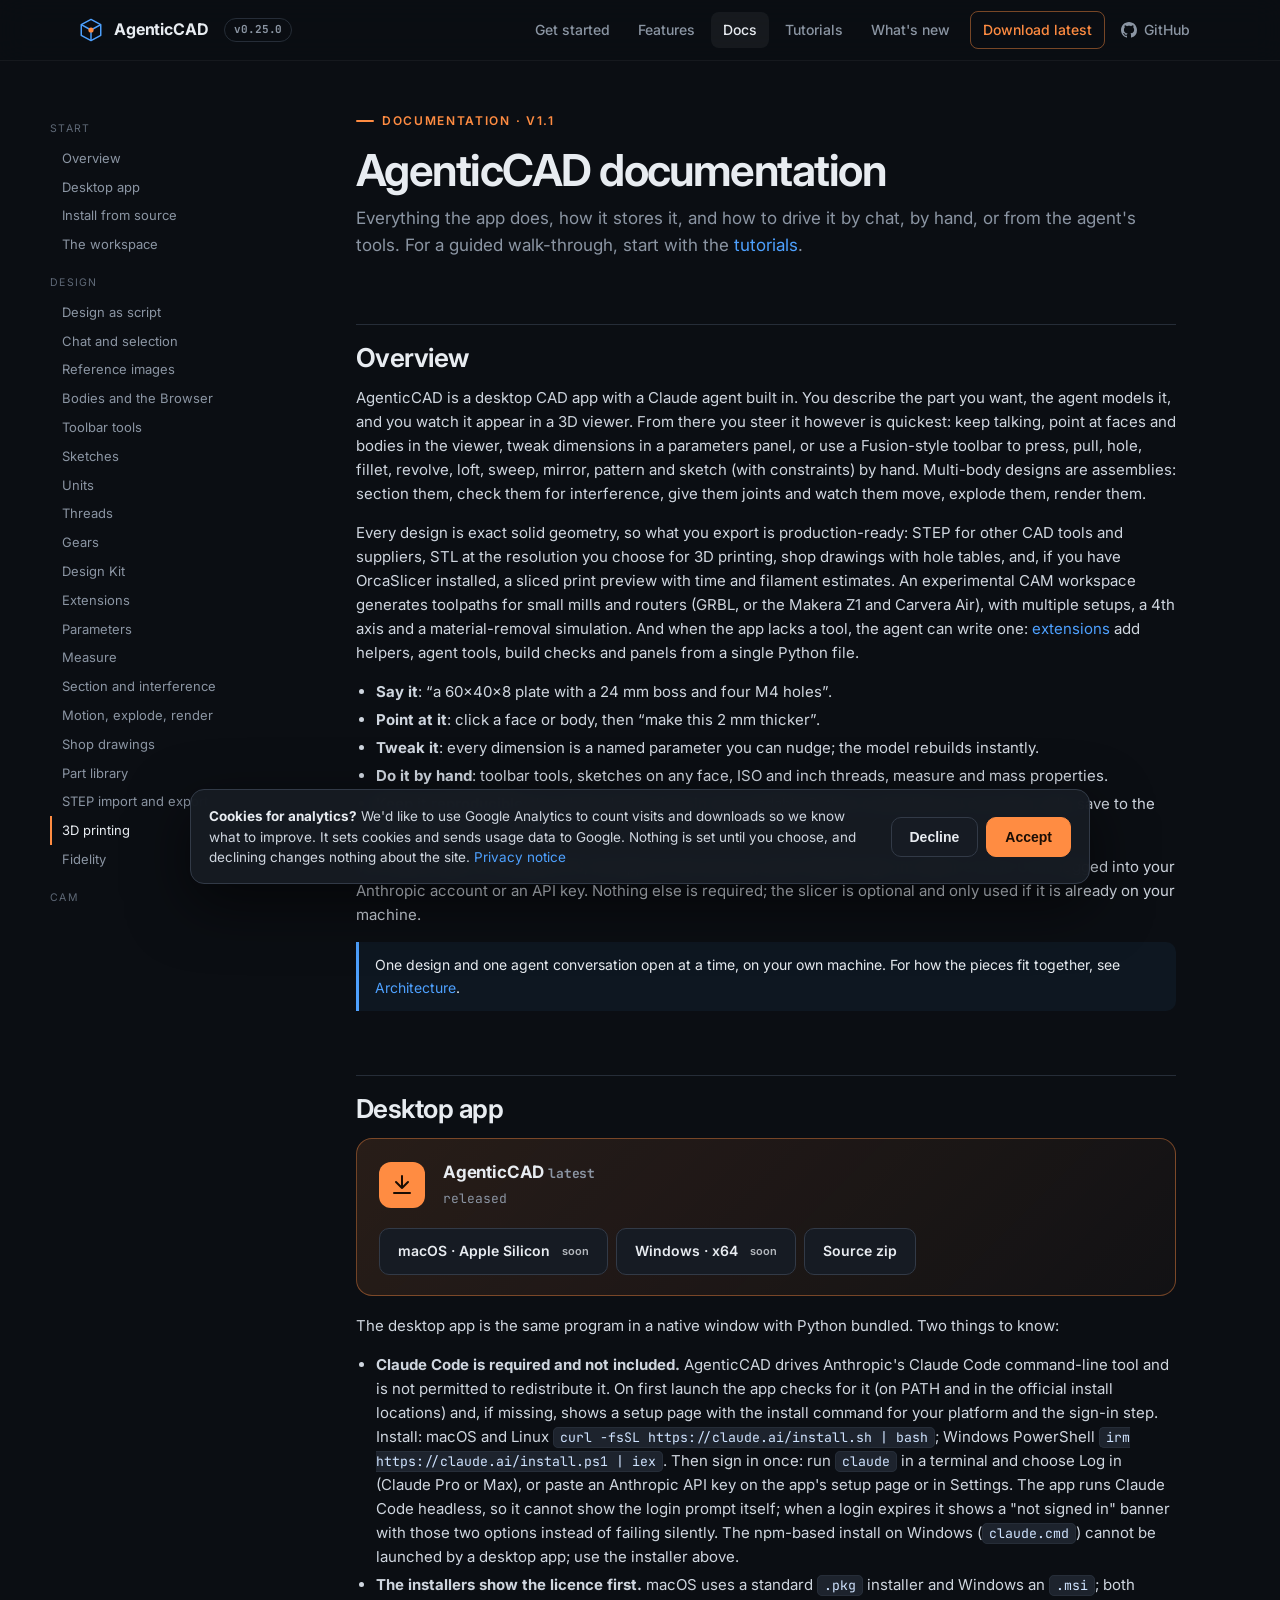
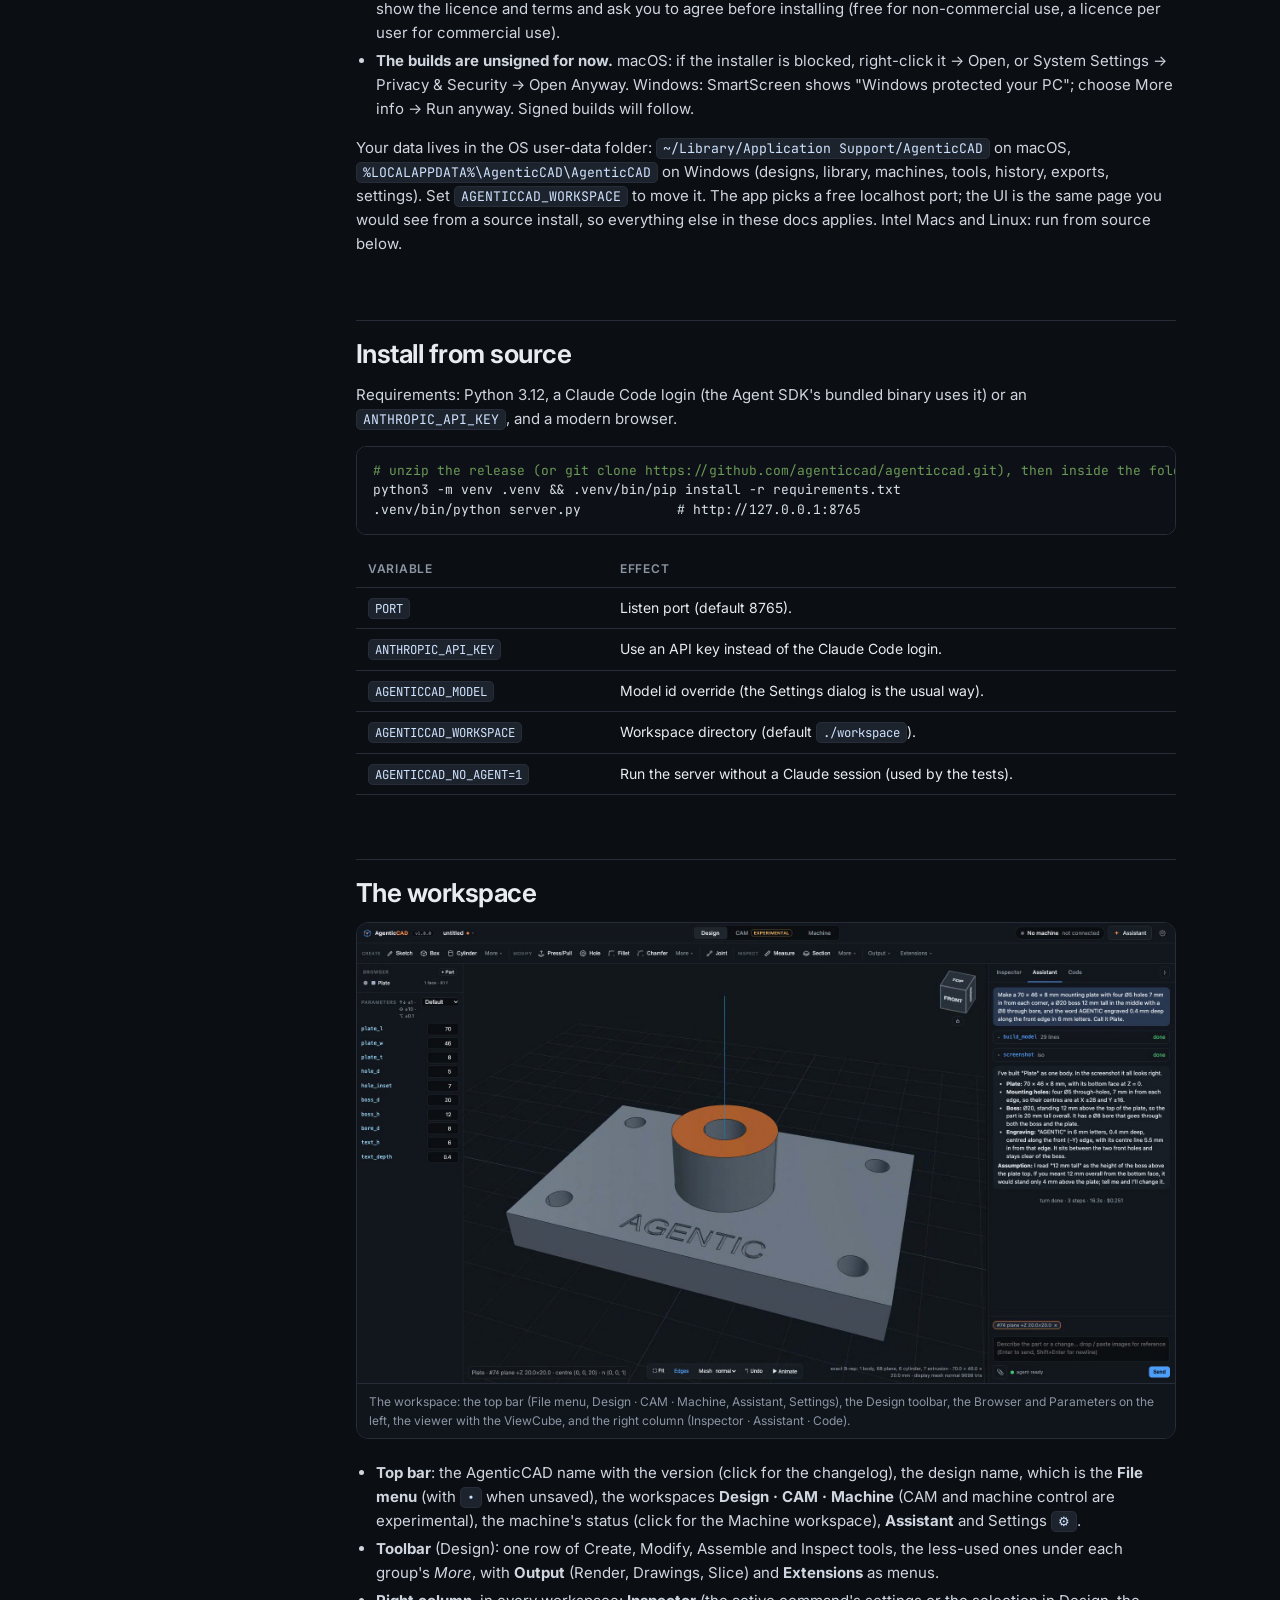
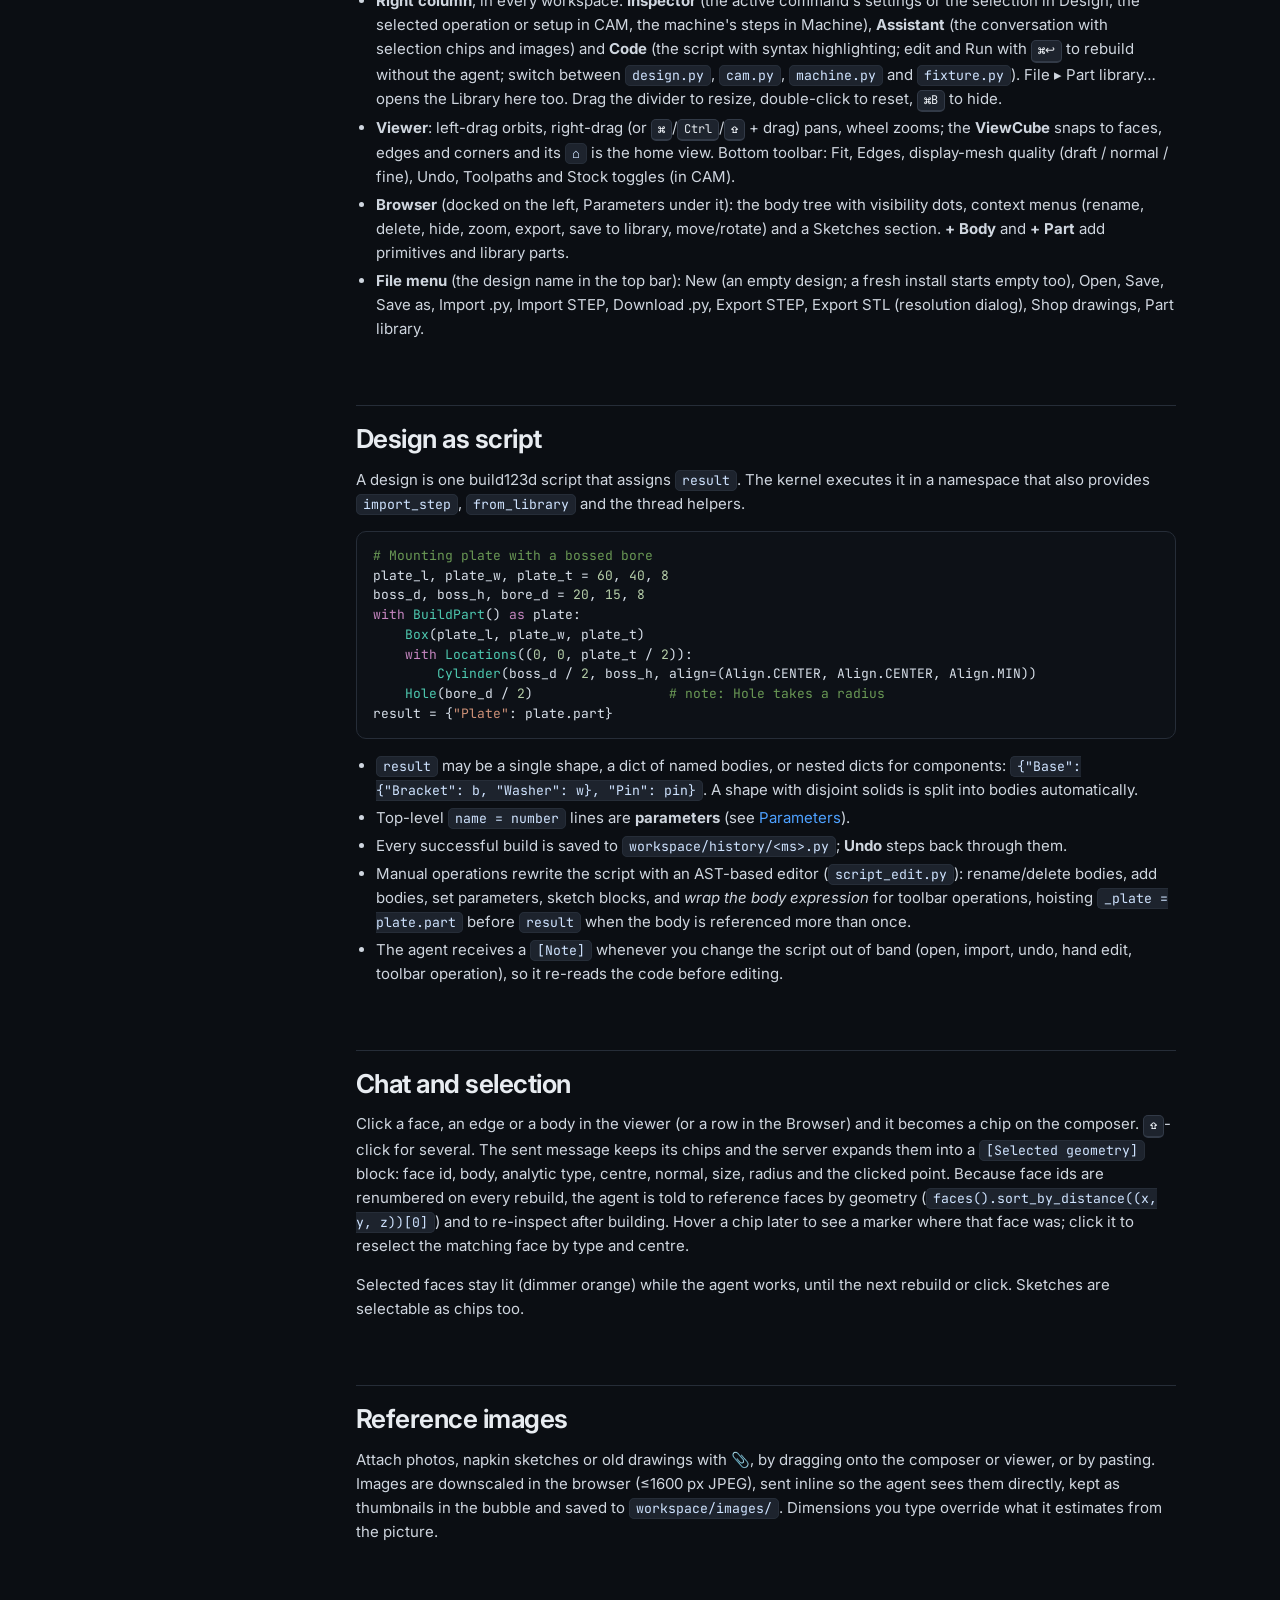
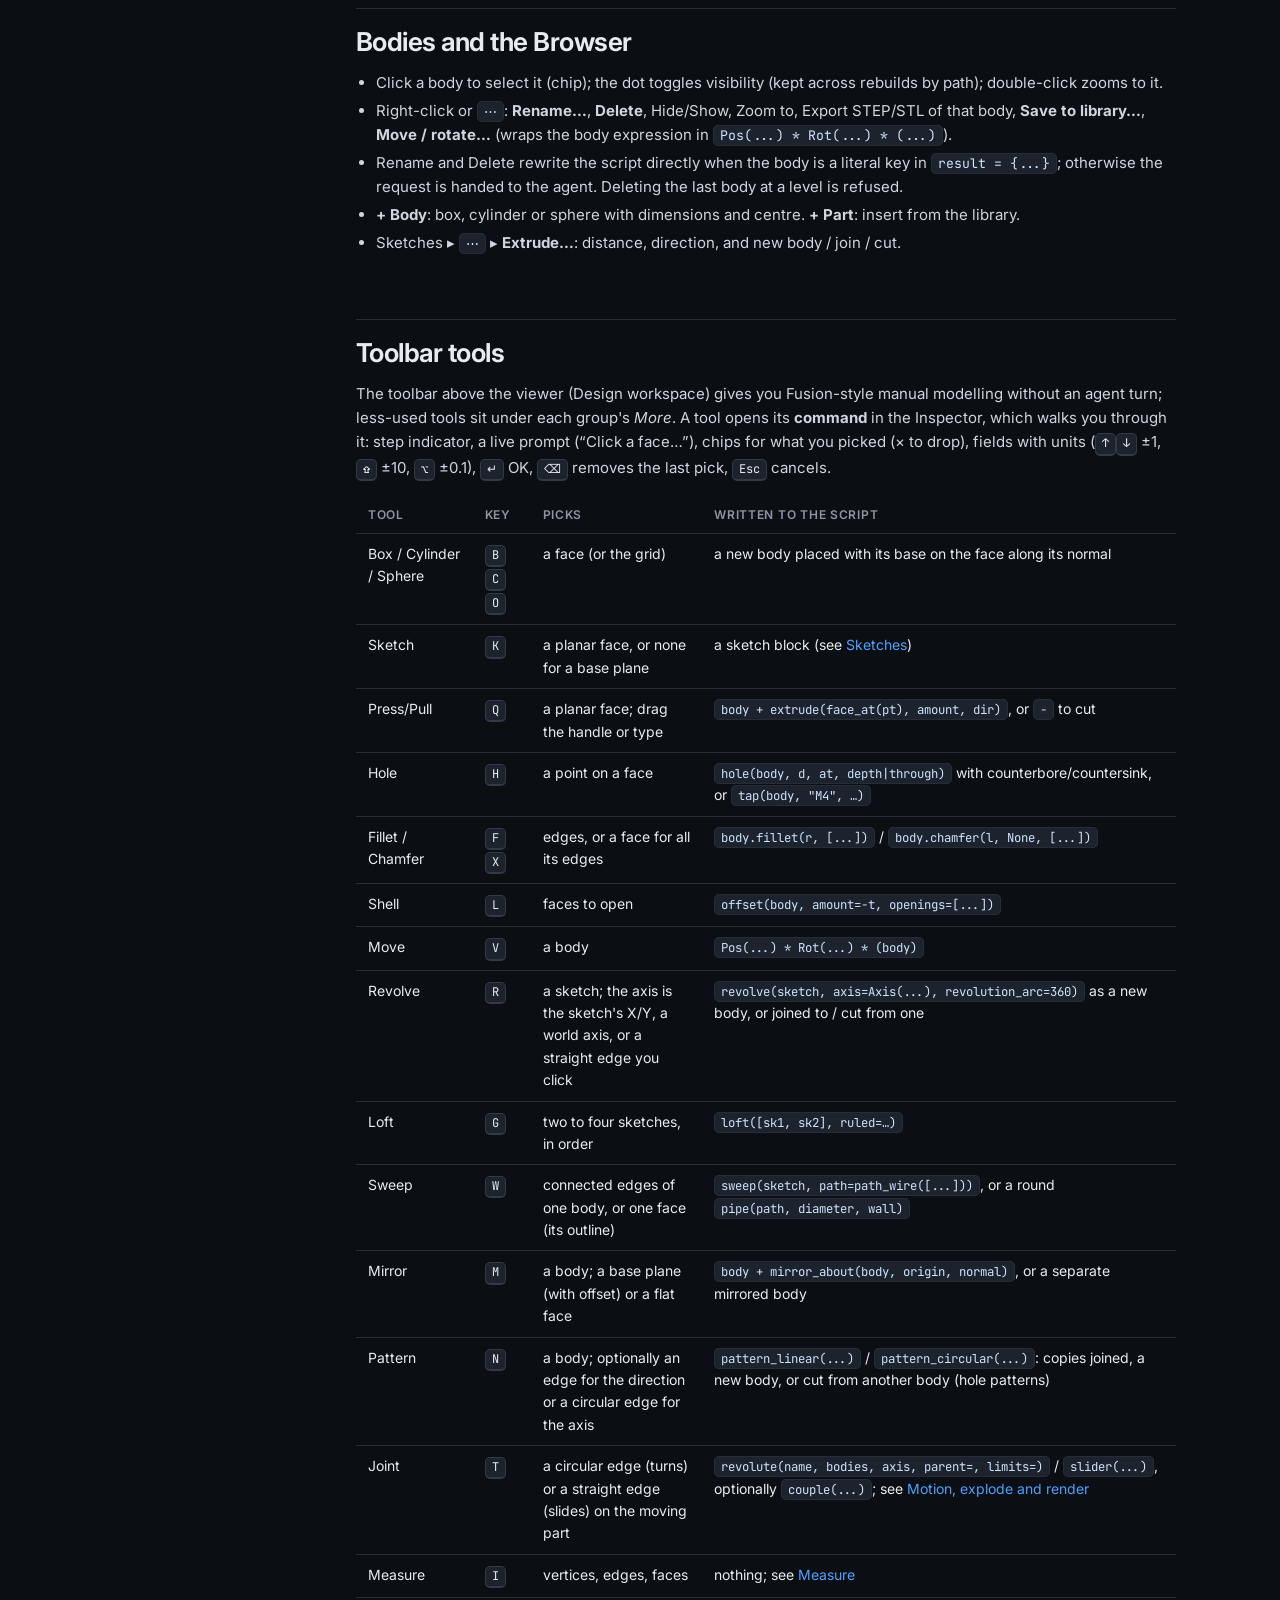
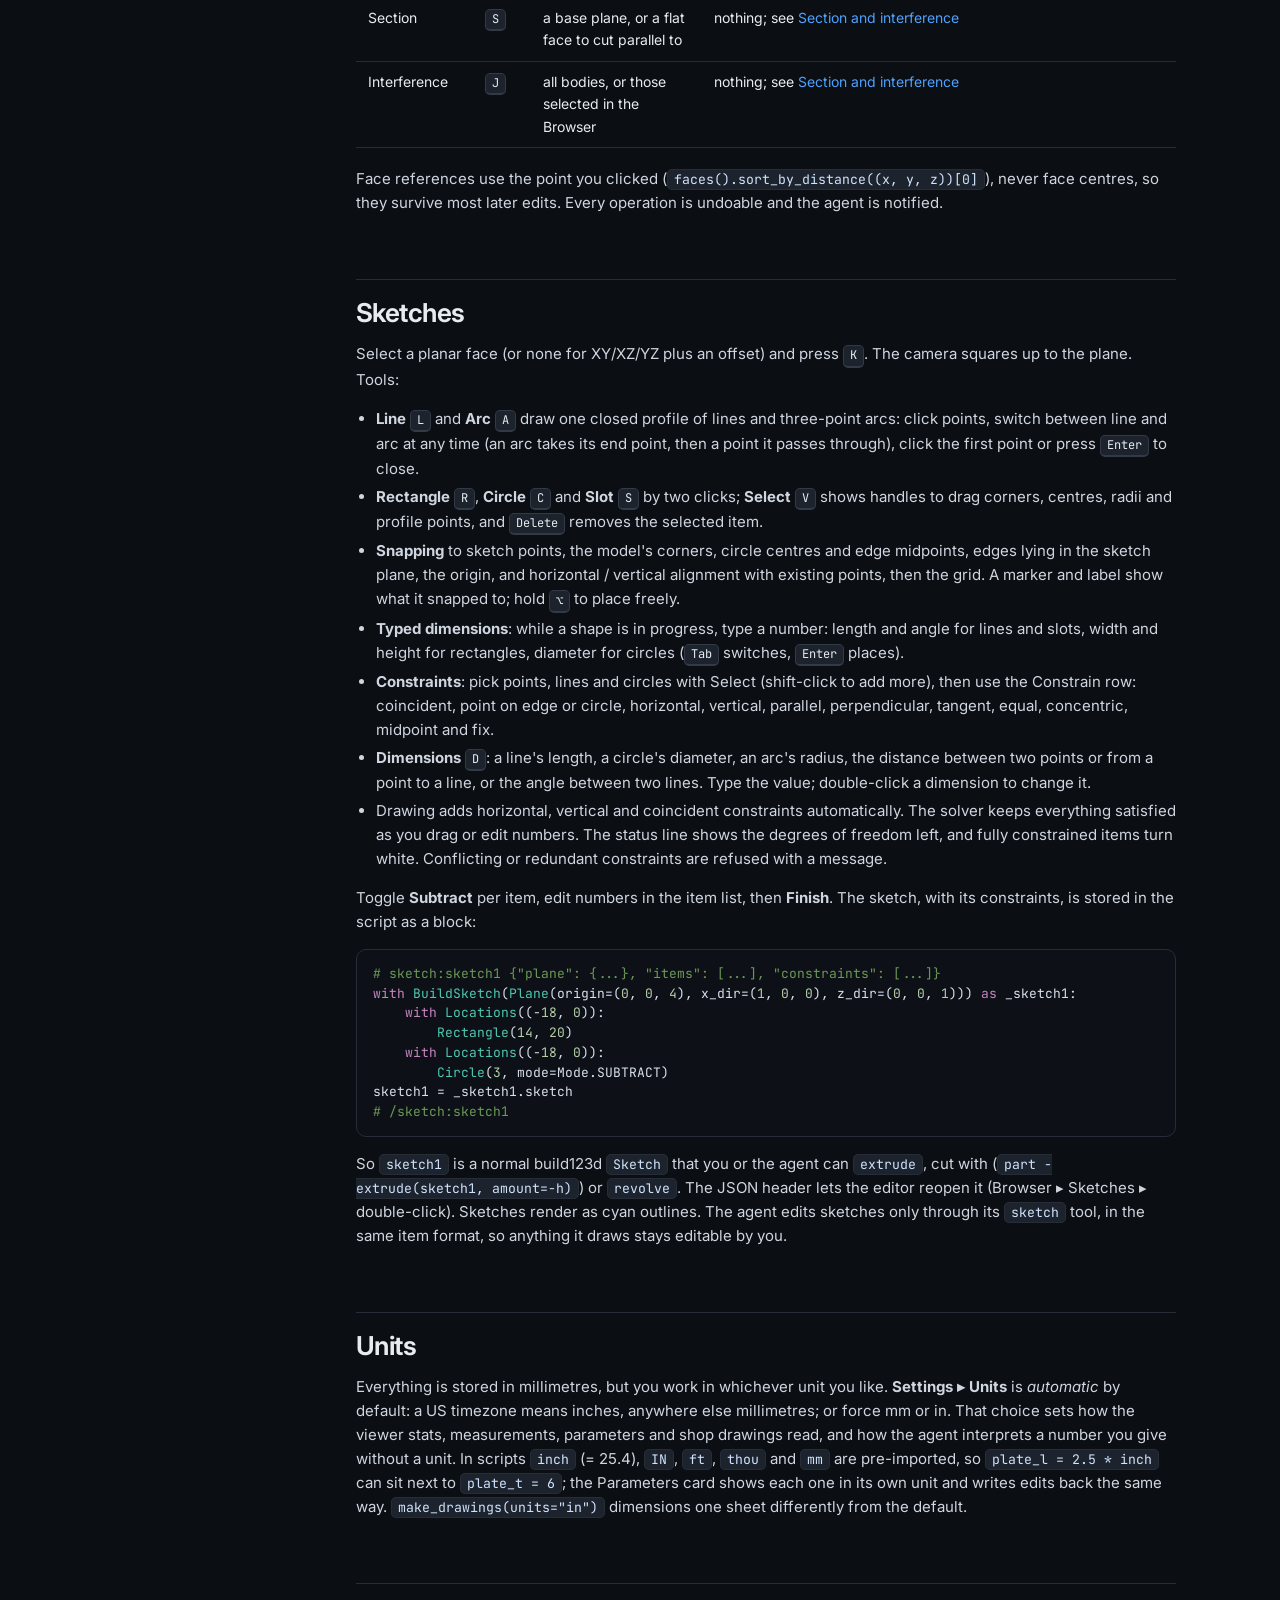
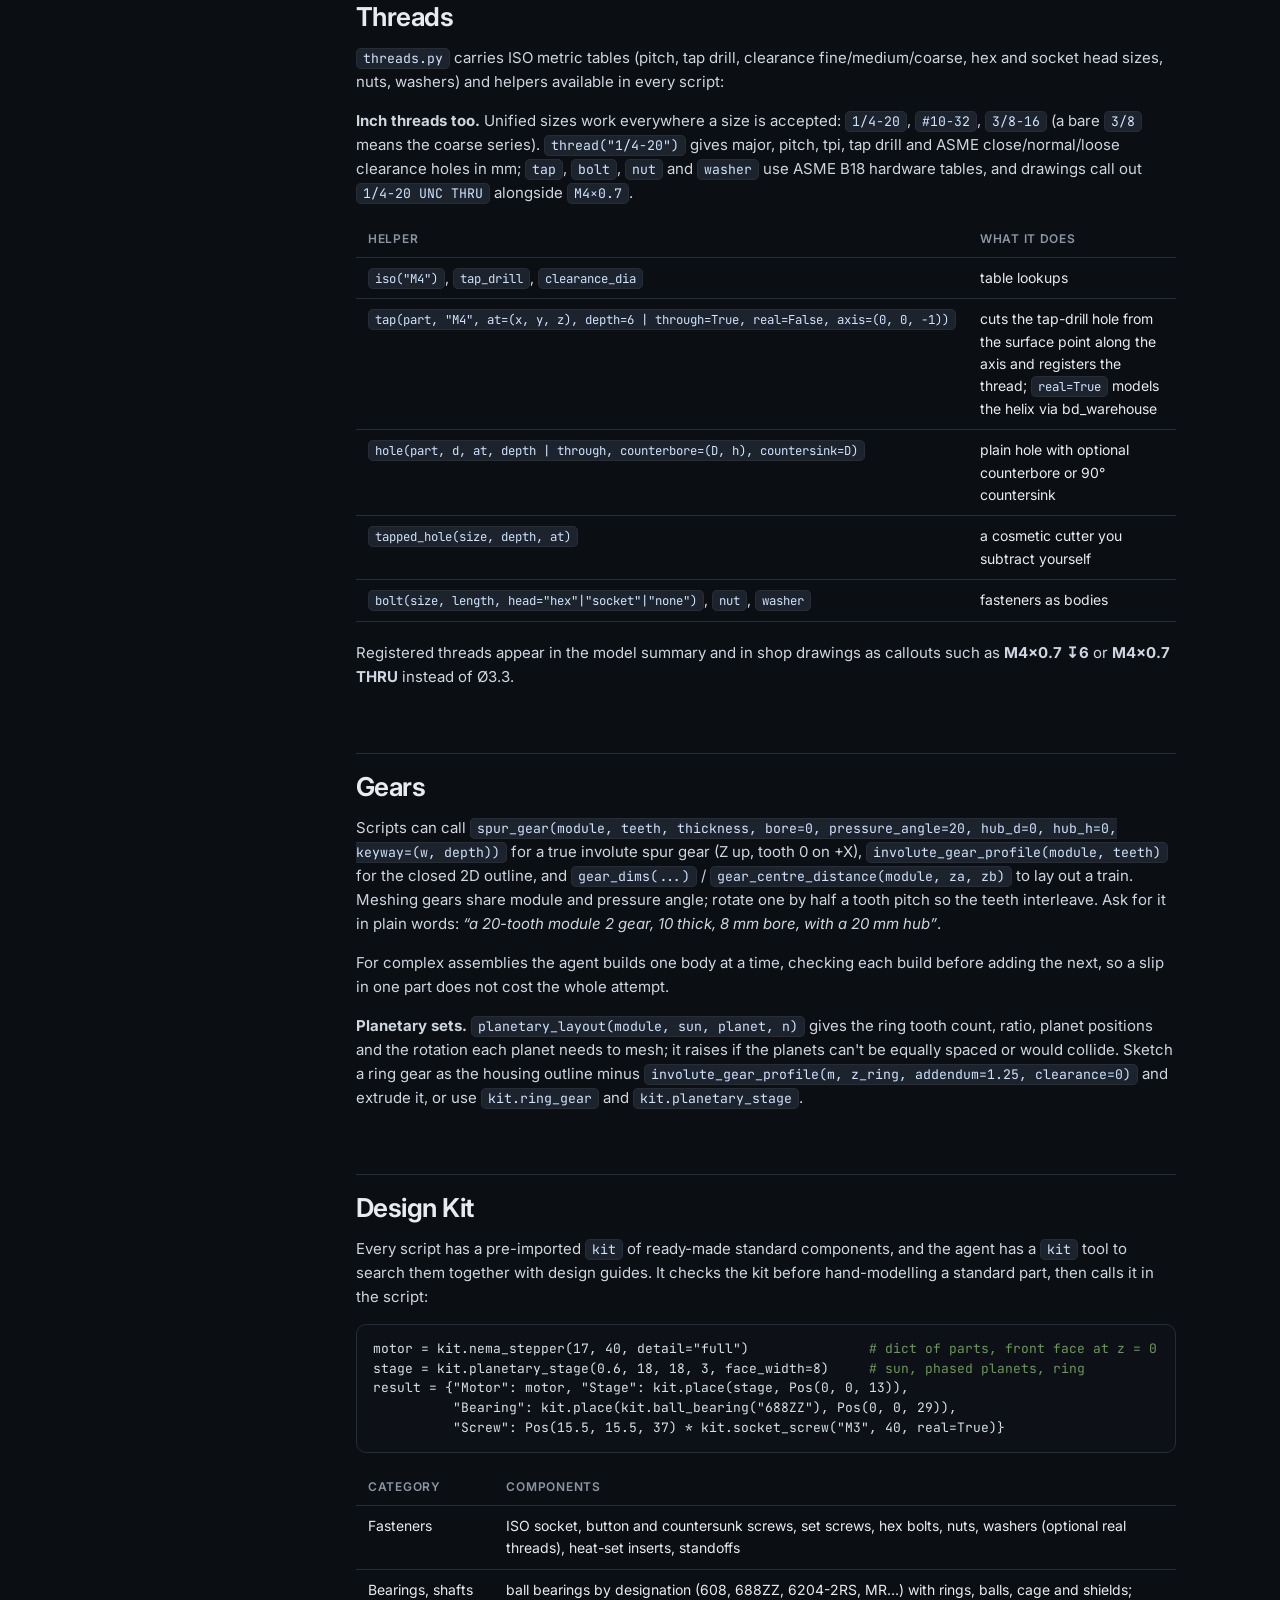
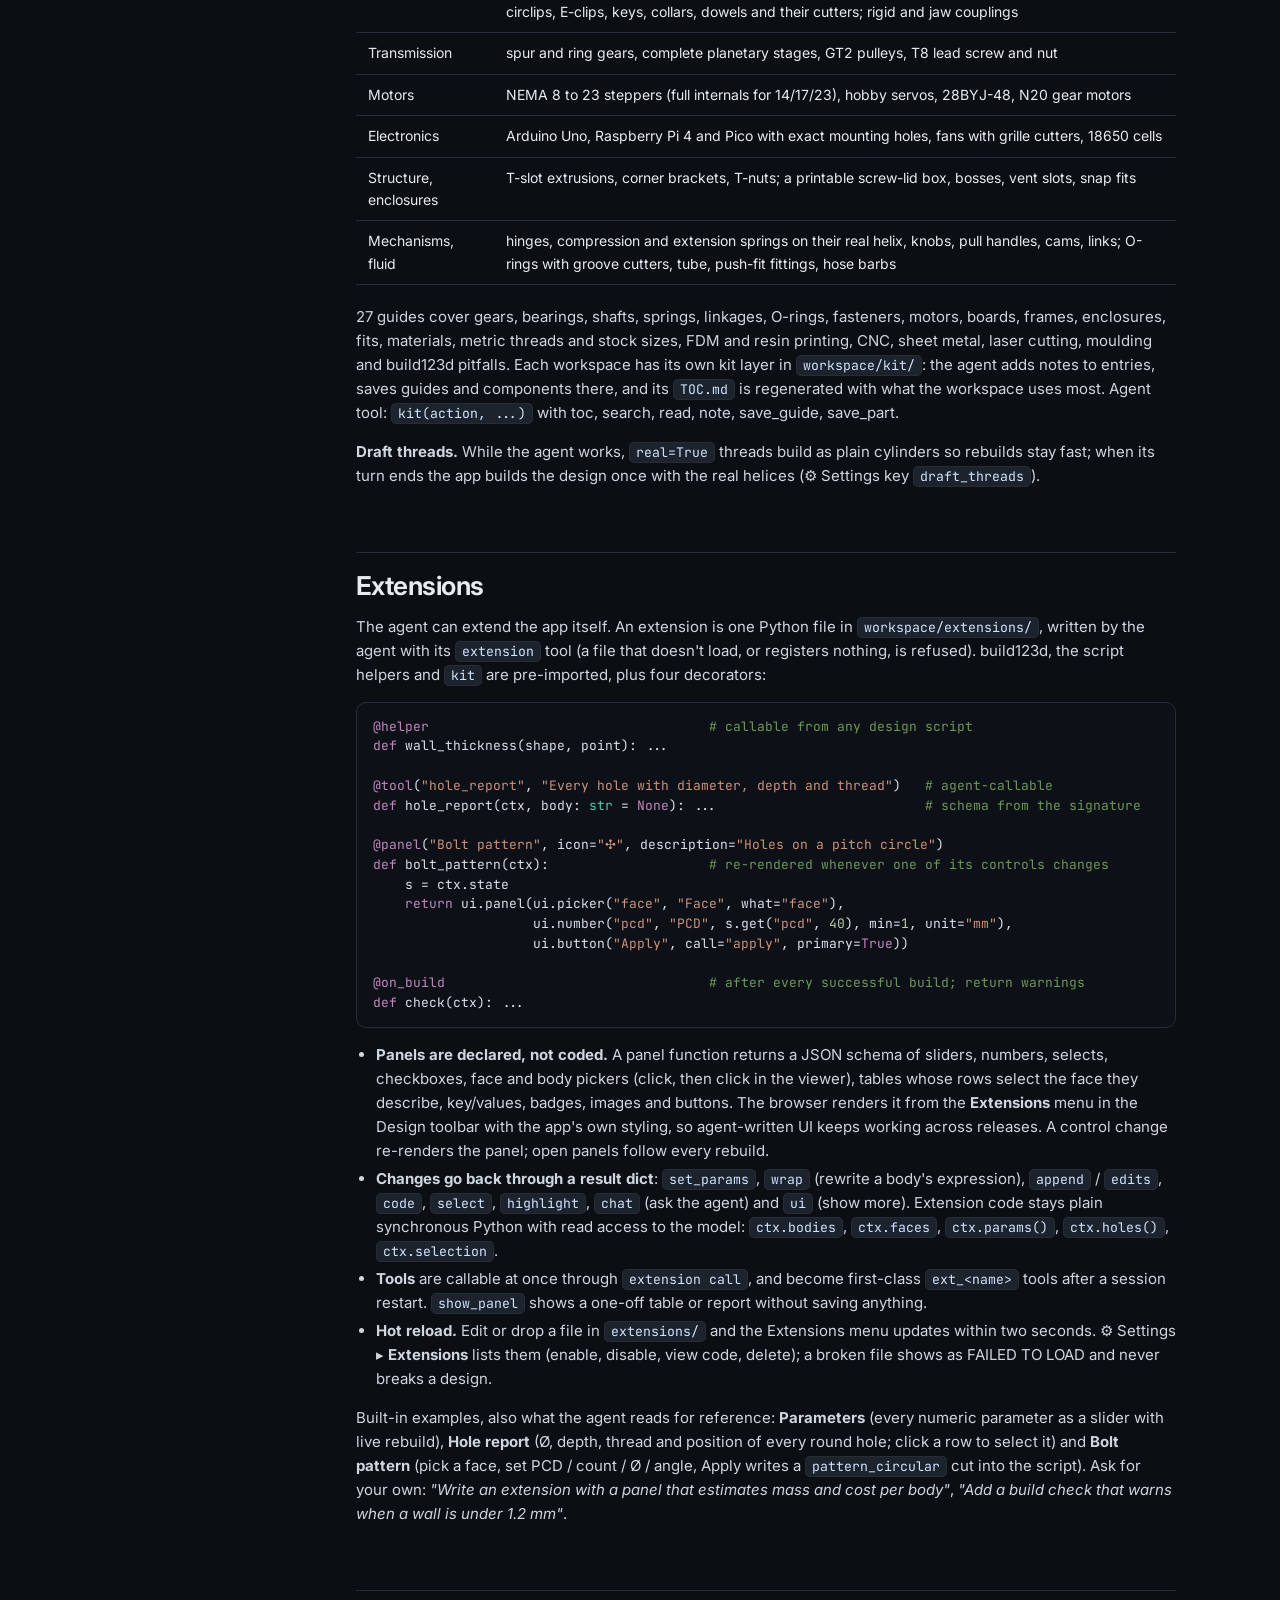
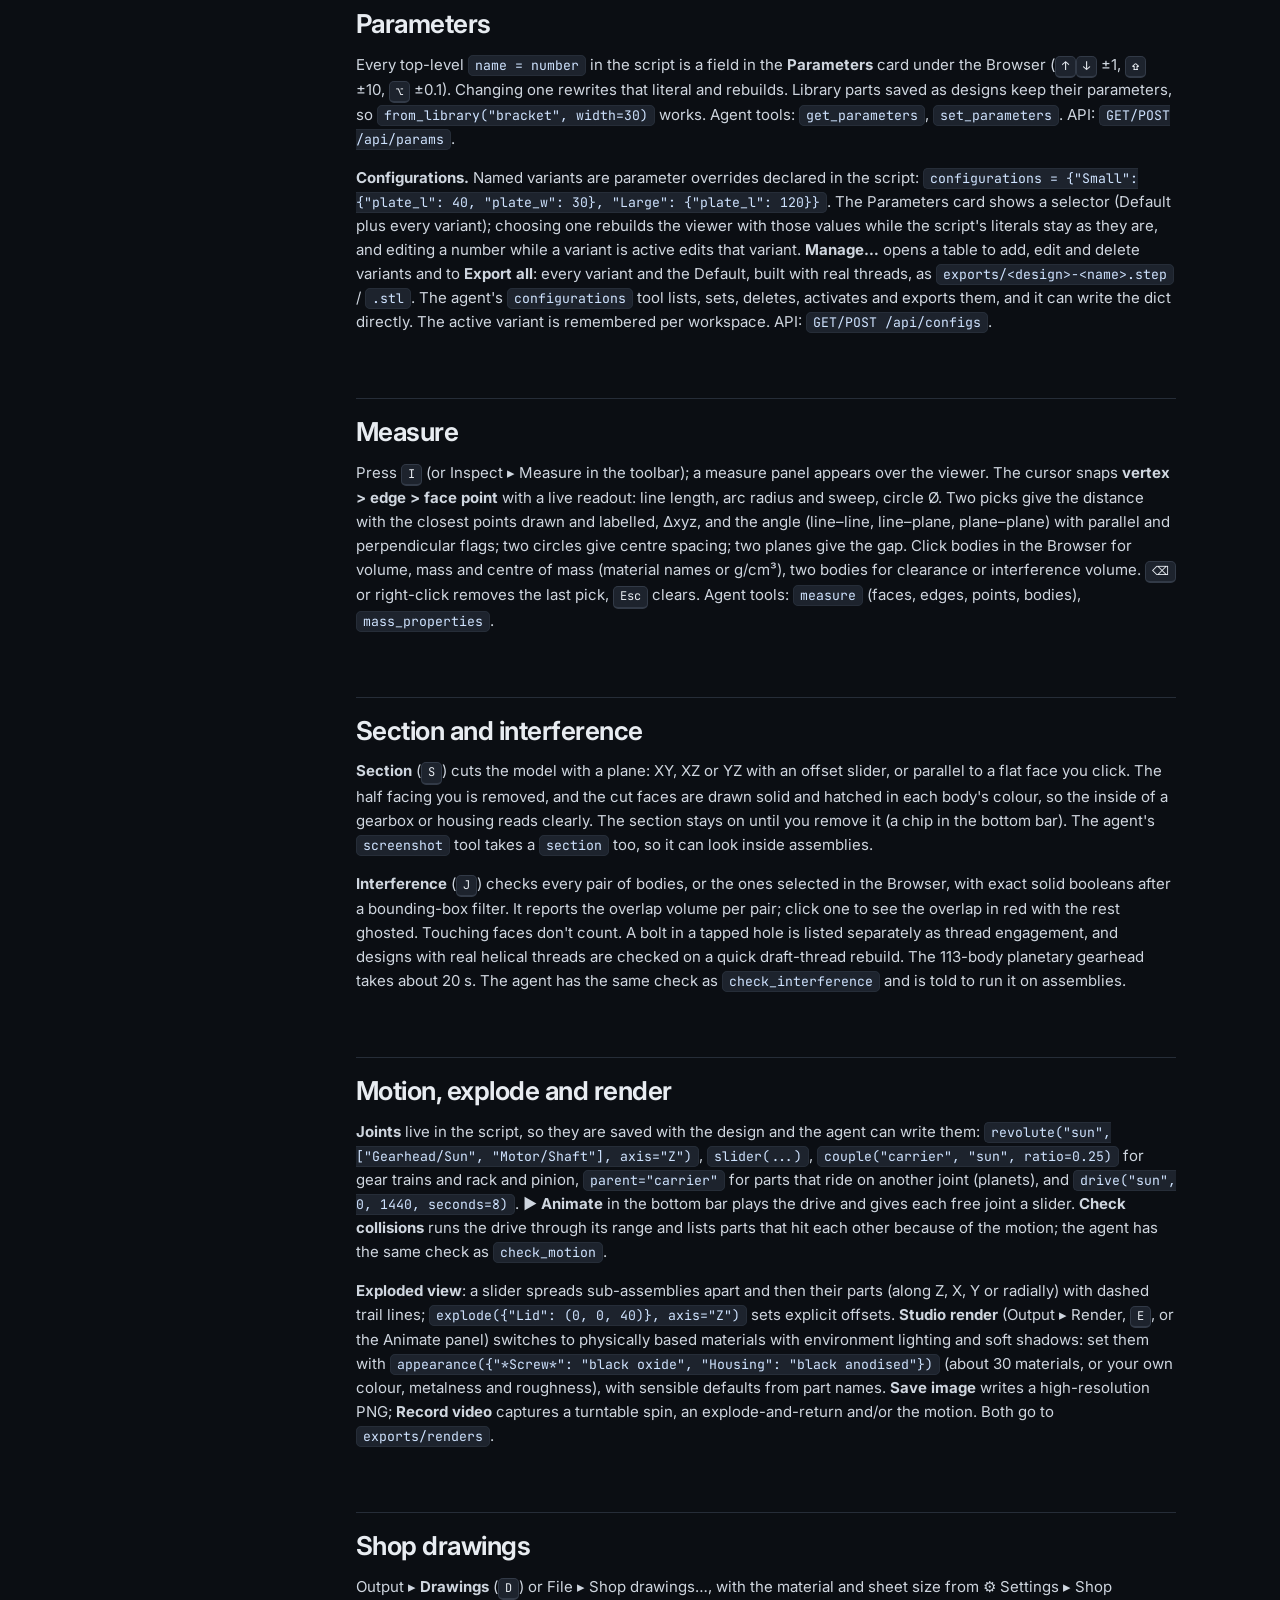
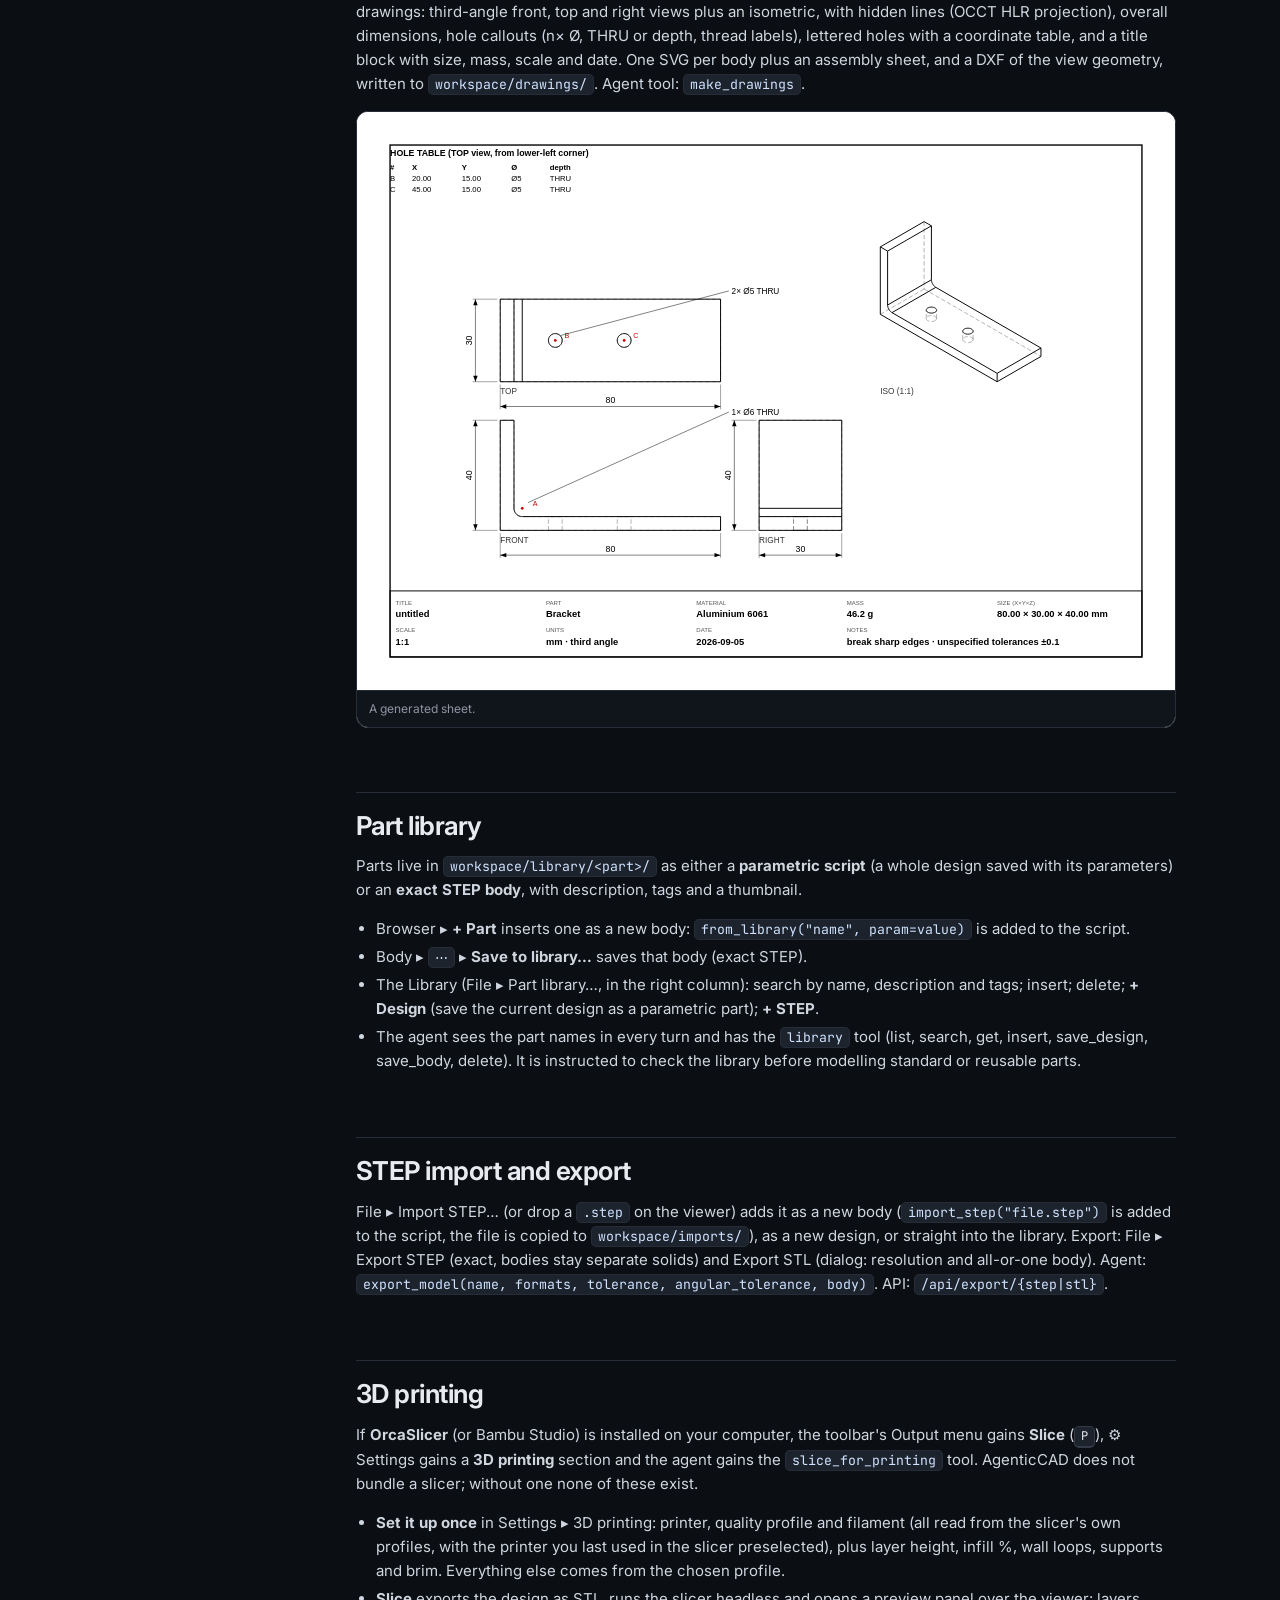
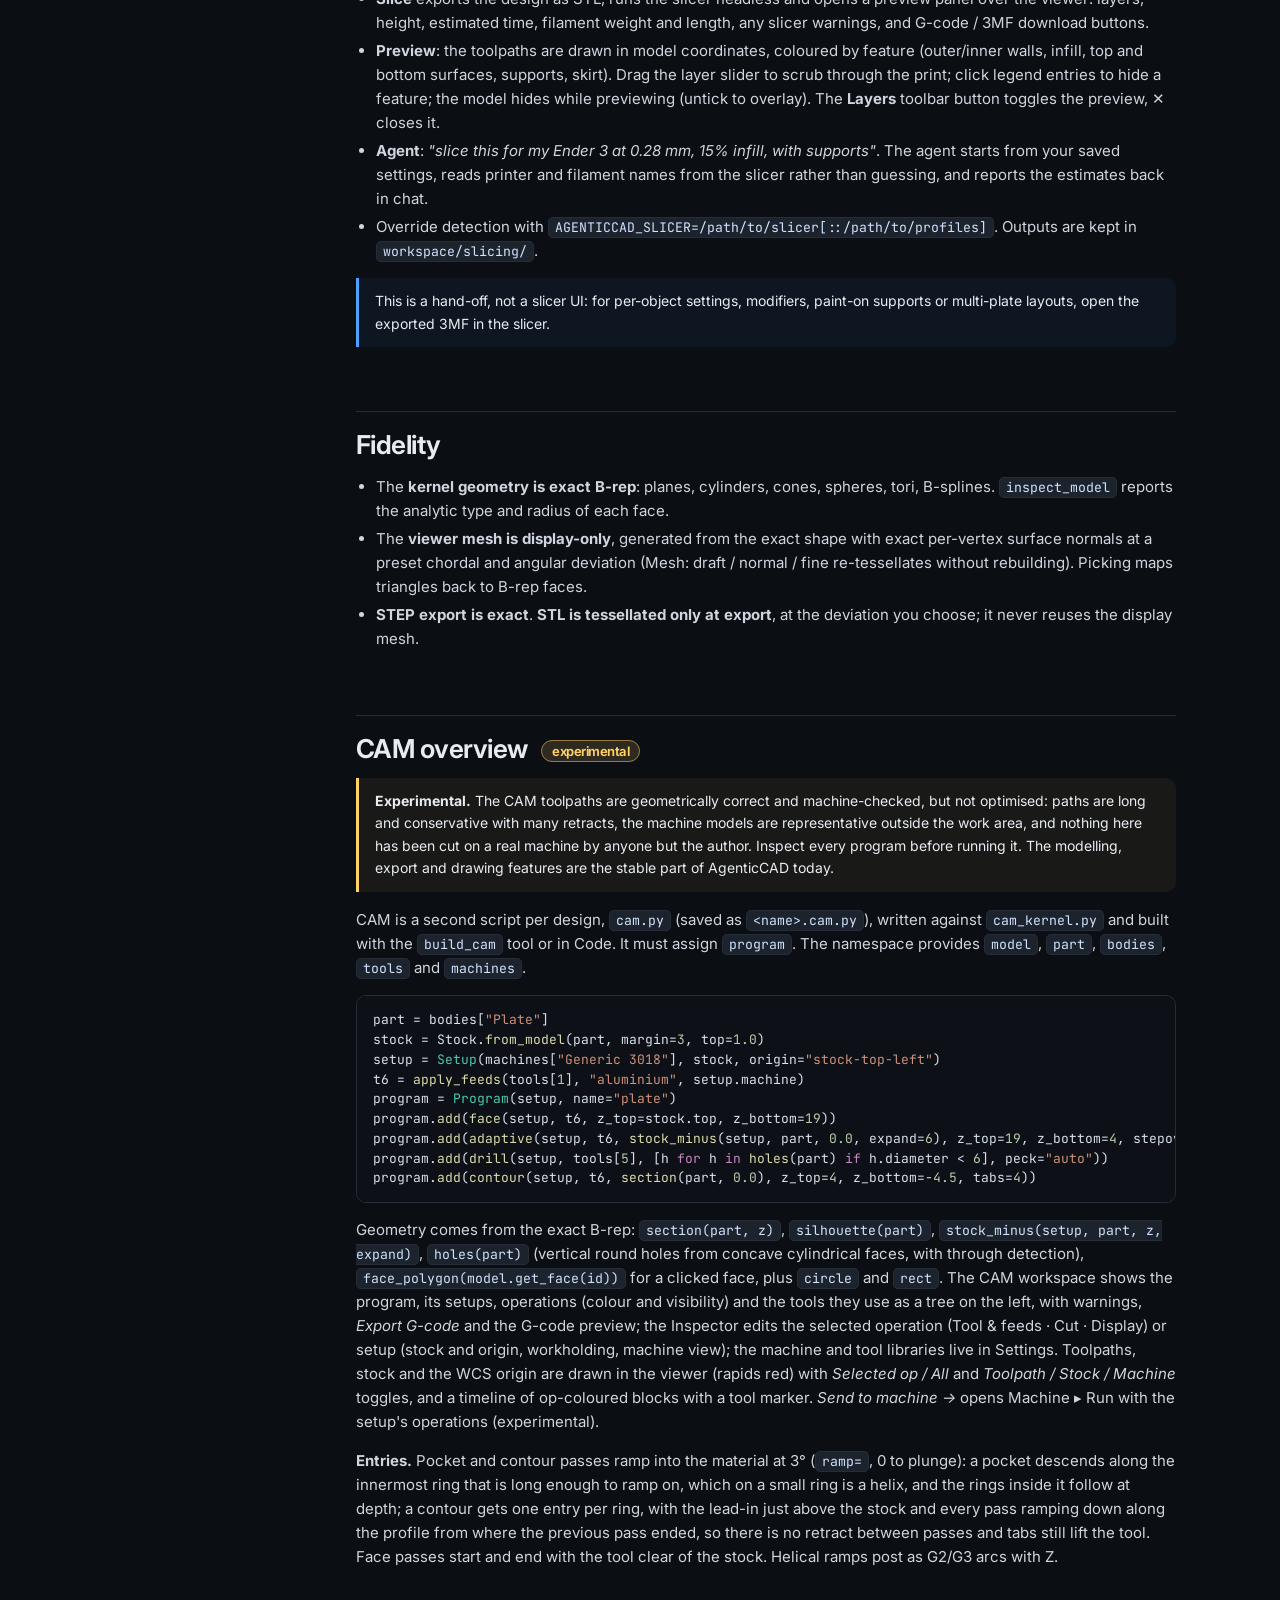
==== commit 6b7d93d1: "Docs for 1.1.0: 4th axis, gear teeth, finish patterns, rotary zeroing and simulation (not yet publis" ====
--- a/docs/index.html
+++ b/docs/index.html
@@ -46,7 +46,7 @@
     <div class="g">Reference</div><a href="#shortcuts">Keyboard shortcuts</a><a href="#architecture">Architecture</a><a href="#files">Files and API</a><a href="#versioning">Versioning</a><a href="#tests">Tests and evals</a><a href="#gaps">Known gaps and roadmap</a><a href="#licence">Licence</a>
   </aside>
   <main class="doc">
-    <div class="eyebrow">Documentation · v1.0</div>
+    <div class="eyebrow">Documentation · v1.1</div>
     <h1>AgenticCAD documentation</h1>
     <p class="lead">Everything the app does, how it stores it, and how to drive it by chat, by hand, or from the agent's tools. For a guided walk-through, start with the <a href="../tutorials/">tutorials</a>.</p>
 
@@ -304,12 +304,13 @@
     <p><b>Entries.</b> Pocket and contour passes ramp into the material at 3° (<code>ramp=</code>, 0 to plunge): a pocket descends along the innermost ring that is long enough to ramp on, which on a small ring is a helix, and the rings inside it follow at depth; a contour gets one entry per ring, with the lead-in just above the stock and every pass ramping down along the profile from where the previous pass ended, so there is no retract between passes and tabs still lift the tool. Face passes start and end with the tool clear of the stock. Helical ramps post as G2/G3 arcs with Z.</p>
     <h2 id="cam-sim">Simulation</h2>
     <p><b>Simulate</b> on the CAM timeline (or the agent's <code>simulate_cam</code> tool) removes material from the stock along every move of the visible operations: all of them, or just one. The viewer shows the stock being cut in step with the slider; on the last frame gouges are red and material left on the part amber. The summary reports the volume removed, gouges (depth, area and the operation that caused them), material left on the part, stock still standing outside it, and rapids that pass through material. Top and bottom setups use a two-sided height map, 4th-axis setups a radial map around the axis. Side setups are not simulated yet.</p>
+    <p><b>On the 4th axis</b> the cutter cuts with its real profile only up to its flute length: the body above the flutes, a neck, the shank and the holder stack are checked against the remaining bar as contacts, not cuts. The chuck body, the jaw ring and the tailstock (cone, barrel and block) are solids about the axis, placed from the machine's model and the setup's stock (the tailstock follows the stock length), and the whole tool stack is checked against them in 3D for every move, rapids included. Gouges are attributed to the operation that made them, and operations on different 4th-axis mountings (a different stock, axis, origin or machine) are refused in one simulation: simulate those setups separately. Not checked yet: the module's housing and rail, and the gaps between the jaws (the jaws are a full ring at their tips, the safe side).</p>
     <p><b>Playback</b> runs the program the way the machine would: each move takes its real time (distance at the programmed feed, rapids at the machine's rapid rate, A moves at the rotary's speed) and the tool moves continuously along it. A speed control runs from ¼× to 100× real time, ⏮ / ⏭ jump between operations, the slider is program time, and the readout shows setup · operation · tool · move · elapsed / total. The CAM tree has setup headers (WCS, stock and how it is held); ▶ in the Inspector plays from any operation or setup. On the Machine view a flipped (bottom) setup turns the work over on the table.</p>
-    <p><b>Rendered</b> on the CAM timeline plays the program as a studio render: the stock is a voxel solid machined live in front of you (every move stamped into a signed-distance field in a Web Worker, meshed with smooth walls and exact floors), the part stays hidden until the stock becomes it, a chrome holder with a spinning fluted tool hangs from the spindle, the camera follows the cut with depth of field, and a HUD shows the step, tool changes and the speed factor. Settings ▸ General has two switches for slower PCs: <i>Simulation stock</i> (voxel or the lighter height map) and <i>Rendered simulation</i> depth of field, which also turns itself off when a GPU takes too long per frame.</p>
+    <p><b>Rendered</b> on the CAM timeline plays the program as a studio render: the stock is a voxel solid machined live in front of you (every move stamped into a signed-distance field in a Web Worker, meshed with smooth walls and exact floors), the part stays hidden until the stock becomes it, a chrome holder with a spinning fluted tool hangs from the spindle, the camera follows the cut with depth of field, and a HUD shows the step, tool changes and the speed factor. On a 4th-axis setup the stock is the simulator's radial map drawn as a closed bar about the axis in the same metallic material, updated at the simulation's keyframes rather than stamped live. Settings ▸ General has two switches for slower PCs: <i>Simulation stock</i> (voxel or the lighter height map) and <i>Rendered simulation</i> depth of field, which also turns itself off when a GPU takes too long per frame.</p>
     <h3 id="machine-view">Machine view and collision checks</h3>
     <p>Every built-in machine has a kinematic 3D model: the Makera Z1 and Carvera Air (bed with the real hole grid, moving bed under the rear bridge, head in X and Z, 4th-axis chuck and tailstock, enclosure), the Haas VF-2, VF-2SS, VF-4, Mini Mill and TM-1 (table with the real T-slots, saddle, column, CAT40 spindle with an ER32 holder, verified nose-to-table range) and a parametric gantry router for anything else. <b>Machine</b> in the CAM toolbar (<kbd>A</kbd>), the viewer's <i>Machine</i> toggle or a setup's <b>Machine view</b> section in the Inspector shows the program's machine around the stock and plays the simulation on it: the head, table and chuck move as they would on the real machine, the tool hangs from the spindle, and any part the simulator saw collide flashes red at that move.</p>
     <p>The Z1's spindle head comes from Makera's own simplified CAD: a Ø16 × 20 nose under a 65 × 70 head that sits 52 mm in front of the spindle axis and only 18 mm behind it. A machine's nose stack can describe such an off-centre head as boxes about the spindle axis (<code>{"name": "head", "box": [x0, x1, y0, y1], "h": 150}</code>), so the collision check sees the head where it really is rather than as a circle.</p>
-    <p>The simulation checks the whole stack above the flutes (shank, collet nut, nose, collar, head) against the remaining stock, the tool tip against the bed under the spoilboard, and the holder against the chuck and tailstock on 4th-axis jobs. Contacts are listed in the summary with the operation, move, position and depth, and the agent sees them in <code>simulate_cam</code>. <b>Settings ▸ Machines ▸ Model</b> shows every number with its source and accuracy tier (verified, reference, estimated) and takes measured overrides per machine: nose profile, tool stickout, spoilboard thickness and gantry clearance. The work-area numbers are verified; castings and enclosures are representative, so treat the view as a check on the tool, holder and table, not a rendering of your exact machine.</p>
+    <p>The simulation checks the whole stack above the flutes (shank, collet nut, nose, collar, head) against the remaining stock, the tool tip against the bed under the spoilboard, and on 4th-axis jobs the whole stack against the chuck body, the jaws and the tailstock in 3D for every move. Contacts are listed in the summary with the operation, move, position and depth, and the agent sees them in <code>simulate_cam</code>. <b>Settings ▸ Machines ▸ Model</b> shows every number with its source and accuracy tier (verified, reference, estimated) and takes measured overrides per machine: nose profile, tool stickout, spoilboard thickness and gantry clearance. On a machine with a 4th axis the same pane has a <b>Rotary axis</b> row: <i>Y</i> (mm from the bed centre, + towards the back), <i>Z</i> (mm above the bed), <i>chuck gap</i> (the stock's end face this far in front of the chuck body face) and <i>tailstock fitted</i>, with a line saying where the position came from: the reference model, the machine's config (with the machine Y and Z it was converted from), probed on a date, or set here. The JSON overrides take the same keys (<code>rotary</code>: <code>axis_y</code>, <code>axis_z</code> in the bed frame, or <code>axis_my</code>, <code>axis_mz</code> in machine coordinates, <code>chuck_gap</code>, <code>jaw_reach</code>, <code>tail</code>, <code>tail_gap</code>, <code>stock_length</code>), and <a href="#machine-control">Zero on the 4th axis</a> on the Machine page writes the position it finds here for the simulation. The work-area numbers are verified; castings and enclosures are representative, so treat the view as a check on the tool, holder and table, not a rendering of your exact machine.</p>
     <h3 id="machine-scripts">Model your own machine</h3>
     <p>A machine's model is a script, in the same spirit as <code>design.py</code> and <code>cam.py</code>: <code>workspace/machines/&lt;slug&gt;.machine.py</code>, written in the design-script namespace plus three calls. <code>node(name, parent, axis, mode, stock, pivot)</code> declares the moving axes (head nodes move with the tool, table nodes carry the work the opposite way, one node carries the stock), <code>part(name, node, shape, material, collision)</code> attaches any build123d shape (so vendor CAD can come in through <code>import_step</code>), and <code>machine(home, travel, clearance, nose, table, rotary, spoilboard, sources, notes)</code> gives the numbers the simulator uses. The built-in Makera Z1, Carvera Air, Haas and gantry-router models are the same kind of script and are what a machine falls back to, so <b>Code ▸ machine.py</b> always has a starting point: edit, Run, and the machine has its own model. The <b>Machine view</b> section of a setup's Inspector (CAM workspace) picks any library machine, shows or hides it (the current design sits on the table) and opens or closes its doors: a script declares door nodes (<code>node(..., door="hinge"|"slide", pivot, direction, open)</code>) and the viewer animates them. <b>Settings ▸ Machines ▸ Model</b> has <i>Show in viewer</i> and <i>Edit as script…</i>.</p>
     <p>Or ask the agent. "Add my Shapeoko 5 Pro to the library and model it" is a chat request: the agent writes the script with <code>build_machine</code>, screenshots it, and tells you which numbers it verified and which it estimated. Drop photos of your machine into the chat and it models against them; the built-in Z1, Carvera Air and Haas VF-4 were made that way from the makers' product photos, with every number tagged verified, reference or estimated.</p>
@@ -326,7 +327,14 @@
 program = <span class="hl-t">Program</span>(top)
 program.<span class="hl-f">add</span>(<span class="hl-f">pocket</span>(top, tools[<span class="hl-n">3</span>], <span class="hl-f">rect</span>(-<span class="hl-n">15</span>, -<span class="hl-n">10</span>, <span class="hl-n">15</span>, <span class="hl-n">10</span>), z_top=<span class="hl-n">12</span>, z_bottom=<span class="hl-n">8</span>))
 program.<span class="hl-f">add</span>(<span class="hl-f">pocket</span>(bot, tools[<span class="hl-n">3</span>], <span class="hl-f">circle</span>(<span class="hl-n">10</span>, <span class="hl-n">0</span>, <span class="hl-n">12</span>), z_top=<span class="hl-n">0</span>, z_bottom=-<span class="hl-n">3</span>))   <span class="hl-c"># after the flip</span></code></pre>
-    <p>On a machine with a 4th axis (rotation about X, A in degrees), <code>Setup(..., rotary=True)</code> puts the part on the axis; <code>Stock.cylinder(d, length)</code> describes bar stock. Indexed 3+1 work uses ordinary operations on rotary setups at fixed A angles (<code>a=90</code>); setups on the same mounting share one work offset and the post just turns A. Continuous 4-axis: <code>rotary_rough</code> (rings or lines from a radial height map, leaving stock), <code>rotary_finish</code> (lines, rings or one continuous spiral, ball or flat) and <code>rotary_wrap</code> (pocket or contour a 2D pattern wrapped onto the cylinder). Checks cover swing diameter, length and a missing or uninstalled axis.</p>
+    <p>On a machine with a 4th axis (rotation about X, A in degrees), <code>Setup(..., rotary=True)</code> puts the part on the axis; <code>Stock.cylinder(d, length)</code> describes bar stock, and the work origin is on the centreline (<code>rotary-axis-left</code> by default, or <code>rotary-axis-center</code>). Indexed 3+1 work uses ordinary operations on rotary setups at fixed A angles (<code>a=90</code>); setups on the same mounting share one work offset and the post just turns A, and every 3+1 operation indexes A to its setup's angle by the short way, even after a continuous one. Continuous 4-axis: <code>rotary_rough</code> (rings or lines from a radial height map, leaving stock), <code>rotary_finish</code> (lines, rings or one continuous spiral, ball or flat), <code>rotary_wrap</code> (pocket or contour a 2D pattern wrapped onto the cylinder), <code>rotary_profile</code> and <code>gear_teeth</code>. Rings alternate direction so A stays within one turn, and after a spiral the Makera post drops the whole turns (<code>G92.4 A0 S0</code>, as MakeraStudio does) so the next index is a short move.</p>
+    <p><b>Rotary profile.</b> <code>rotary_profile(setup, tool, profile)</code> turns a hex, square, cam, splines or any cross-section out of round stock: <code>profile</code> is a polygon in the setup's Y–Z plane (the section perpendicular to the axis, the same at every X in <code>x_range</code>). For every A the tool tip sits at the lowest Z that keeps the whole tool, with its real profile, clear of the turned section, cut as rings from the stock radius down <code>stepdown</code> per level. Concave corners tighter than the tool and slots narrower than it are reported as unreachable. <code>regular_polygon(sides, across_flats, rotation=0)</code> gives the polygon, with a flat facing up at A = 0.</p>
+<pre><code>bar = <span class="hl-t">Setup</span>(machines[<span class="hl-s">"Makera Z1 + 4th axis"</span>], Stock.<span class="hl-f">cylinder</span>(<span class="hl-n">20</span>, <span class="hl-n">60</span>), rotary=<span class="hl-k">True</span>)
+program.<span class="hl-f">add</span>(<span class="hl-f">rotary_profile</span>(bar, tools[<span class="hl-n">1</span>], <span class="hl-f">regular_polygon</span>(<span class="hl-n">6</span>, <span class="hl-n">16</span>), x_range=(<span class="hl-n">5</span>, <span class="hl-n">45</span>), stepdown=<span class="hl-n">1.0</span>))</code></pre>
+    <p><b>Gear teeth.</b> <code>gear_teeth(setup, tool, module, teeth, width=None, helix=0, ...)</code> cuts involute spur or helical teeth with a <b>gear cutter</b> tool (Settings ▸ Tools, type <i>Gear cutter</i>: module, pressure angle, cutter number as the lowest tooth count of its range, disc Ø and width, arbor shank Ø and nut; it is drawn to scale with a legend, and its module must match the gear's). The cutter works from the <em>side</em> of the blank, where its form lines up with the tooth space: the cutter's axis is vertical, its disc is centred on the axis height, and it cuts at the 3 o'clock side of the blank (<code>side="+y"</code> or <code>"-y"</code>). Y is the depth (passes of <code>stepdown</code> mm of radial depth towards the axis, the last to the root radius plus <code>leave</code> minus <code>backlash</code>), X is the feed across the face width (one direction only, climb, with a lead-in and lead-out of the cutter radius plus 2 mm beyond both faces and the return made clear of the blank), and A indexes 360/N between spaces from <code>a0</code>. Helical teeth are A interpolated along X (<code>helix</code> in degrees, positive for right hand). It warns about a wrong pressure angle or cutter number for the tooth count, a disc narrower than the space at the tip line, a blank bigger or smaller than the tip diameter, an HSS surface speed over 80 m/min, and a lead-in that reaches the chuck jaws or the tailstock. The simulation cuts the teeth exactly: a 20-tooth module-1 gear comes out within 0.02 mm of the model.</p>
+<pre><code>blank = <span class="hl-t">Setup</span>(machines[<span class="hl-s">"Makera Z1 + 4th axis"</span>], Stock.<span class="hl-f">cylinder</span>(<span class="hl-n">22</span>, <span class="hl-n">12</span>), rotary=<span class="hl-k">True</span>)   <span class="hl-c"># Ø22 = tip Ø of a module-1, 20-tooth gear</span>
+program.<span class="hl-f">add</span>(<span class="hl-f">gear_teeth</span>(blank, tools[<span class="hl-n">8</span>], module=<span class="hl-n">1.0</span>, teeth=<span class="hl-n">20</span>, stepdown=<span class="hl-n">0.75</span>))          <span class="hl-c"># T8: a module-1 gear cutter</span></code></pre>
+    <p><b>Checks</b> for 4th-axis programs, shown as warnings in the CAM tree before you run: swing diameter and length against the module, a missing or uninstalled axis, a work origin off the rotary centreline in Y or Z (4th-axis programs must be zeroed on the axis), Y and Z reach from the axis (the Z1 with the module fitted reaches 159 mm in Y), toolpaths below the bed, A speed against the module's maximum (the controller would slow those moves and the time estimate would be short), an operation that moves A on a setup that is not rotary, and stacked roughing bands that leave different skins on their walls. In the CAM tree, <i>+ Add operation</i> on a rotary setup offers <i>Rotary rough</i>, <i>Rotary finish</i>, <i>Rotary profile</i> and <i>Gear teeth</i> alongside the flat operations.</p>
 
     <h2 id="makera">Makera Carvera</h2>
     <p>The Makera Z1 and Carvera Air are built-in machines, with and without the 4th axis, using a <code>makera</code> post written against the controller firmware: lines of at most 63 characters, no line numbers, <code>M6 Tn</code> on one line (the machine runs the manual tool change and measures the new tool), M3 only once a tool is active, G28 to park, M600 between setups, up to nine work offsets, no arcs while A moves, and A-axis feed rates converted the way the firmware interprets F on mixed linear and rotary moves. Tools larger than the 1/8" collet are flagged.</p>
@@ -336,36 +344,41 @@
     <p>Built-in machines: <b>Haas VF-2</b> (30 × 16 × 20 in, 8,100 rpm, 1,000 ipm, 20-pocket changer), <b>VF-2SS</b> (12,000 rpm, 1,400 ipm, 24+1 side-mount), <b>VF-4</b> (50 × 20 × 25 in), <b>Mini Mill</b> (16 × 12 × 10 in, 6,000 rpm, 10 tools) and <b>TM-1</b> (30 × 12 × 16 in, 4,000 rpm, 200 ipm, no changer as standard, so the post stops before each tool change), all CAT 40 with flood coolant and the standard-configuration numbers from Haas's spec sheets; and a generic <b>LinuxCNC mill</b> (3-axis, and + 4th axis) whose envelope you edit to match yours. Tool offsets (H) and the work offset (G54) must exist on the control. CAM remains experimental: simulate, then prove out slowly.</p>
 
     <h2 id="machines">Machines and tools</h2>
-    <p><code>workspace/machines/*.json</code>: travel, max feeds per axis, rapid, spindle range, safe and clearance Z, tool-change policy (<code>pause</code>, <code>atc</code>, <code>manual</code>, <code>none</code>, <code>split</code>), post (<code>grbl</code>, <code>makera</code>, <code>haas</code>, <code>linuxcnc</code>), collet, 4th axis, <code>max_stepdown</code> per material for the feeds calculator (the Makera Z1 caps aluminium at 0.8 mm), arcs on/off and arc tolerance, start and end G-code. <code>workspace/tools.json</code>: flat, ball, V-bit and drill tools with diameter, flutes, flute length, feed, plunge, rpm, stepdown, stepover. Defaults: a Generic 3018, a Shapeoko-class router, the Makera Z1 and Carvera Air with and without the 4th axis, the Haas VF-2 / VF-2SS / VF-4 / Mini Mill / TM-1, and a LinuxCNC mill with and without a 4th axis; tools T1–T7. Edit them in <b>Settings ▸ Machines</b> (a form per machine, or JSON) and <b>Settings ▸ Tools</b> (a list and an editor that describes each tool the way its packet does), or ask the agent (<code>save_machine</code>, <code>save_tool</code>). <code>feeds(tool, material, machine)</code> and <code>apply_feeds(...)</code> compute feeds for 13 materials with spindle and feed clamping and radial chip thinning; Settings ▸ Tools has a calculator with “Apply to T<i>n</i>”.</p>
+    <p><code>workspace/machines/*.json</code>: travel, max feeds per axis, rapid, spindle range, safe and clearance Z, tool-change policy (<code>pause</code>, <code>atc</code>, <code>manual</code>, <code>none</code>, <code>split</code>), post (<code>grbl</code>, <code>makera</code>, <code>haas</code>, <code>linuxcnc</code>), collet, 4th axis, <code>max_stepdown</code> per material for the feeds calculator (the Makera Z1 caps aluminium at 0.8 mm), arcs on/off and arc tolerance, start and end G-code. <code>workspace/tools.json</code>: flat, ball, bull nose, V-bit, chamfer, drill, tapered ball and gear cutter tools with diameter, flutes, flute length, feed, plunge, rpm, stepdown, stepover (a gear cutter adds module, pressure angle, cutter number, disc width, arbor shank and nut). Defaults: a Generic 3018, a Shapeoko-class router, the Makera Z1 and Carvera Air with and without the 4th axis, the Haas VF-2 / VF-2SS / VF-4 / Mini Mill / TM-1, and a LinuxCNC mill with and without a 4th axis; tools T1–T7. Edit them in <b>Settings ▸ Machines</b> (a form per machine, or JSON) and <b>Settings ▸ Tools</b> (a list and an editor that describes each tool the way its packet does), or ask the agent (<code>save_machine</code>, <code>save_tool</code>). <code>feeds(tool, material, machine)</code> and <code>apply_feeds(...)</code> compute feeds for 13 materials with spindle and feed clamping and radial chip thinning; Settings ▸ Tools has a calculator with “Apply to T<i>n</i>”.</p>
     <p><b>Per-operation tool settings.</b> Click an operation in the CAM tree; the Inspector's <i>Tool &amp; feeds</i> shows the spindle speed, feed, plunge, stepdown and stepover it runs with. Blank fields use the tool's values; anything you type overrides them for that operation only, and a calculator fills them for a material on the program's machine. Overrides are one line at the top of <code>cam.py</code>, <code>overrides({"Pocket": {"feed": 500, "stepover": 0.3}})</code>, keyed by operation name (<code>"Face#2"</code> for the second op with the same name), so they are saved with the design and the agent keeps them; an override that no longer matches an operation is flagged.</p>
 
     <h2 id="ops">Operations</h2>
     <table class="table"><tr><th>Op</th><th>Purpose</th><th>Notable parameters</th></tr>
-      <tr><td><code>face</code></td><td>surface the stock top down to a level with zigzag passes</td><td><code>region</code>, <code>stepover</code>, <code>angle</code></td></tr>
+      <tr><td><code>face</code></td><td>surface the stock top down to a level with passes at an angle, zigzag or one way, continuing across depth levels</td><td><code>region</code>, <code>stepover</code>, <code>angle</code>, <code>one_way</code> (every row the same direction, one uniform lay)</td></tr>
       <tr><td><code>contour</code></td><td>profile around polygons, outside / inside / on</td><td>depth passes, <code>tabs</code>, <code>tab_height</code>, <code>climb</code>, <code>lead</code> (tangential quarter arcs), <code>stock_to_leave</code></td></tr>
       <tr><td><code>pocket</code></td><td>concentric clearing with islands</td><td><code>rest_from</code> (previous tool, 2.5D rest)</td></tr>
       <tr><td><code>adaptive</code></td><td>constant-engagement HSM roughing</td><td><code>stepover</code> (fraction of Ø), <code>helix_diameter</code>, <code>rest_from</code>, <code>chip_thinning</code></td></tr>
       <tr><td><code>drill</code></td><td>drill at Hole objects or points</td><td><code>peck</code> (depth or <code>"auto"</code>), <code>retract</code></td></tr>
-      <tr><td><code>parallel3d</code></td><td>heightmap raster finishing, ball or flat</td><td><code>region</code>, <code>stepover</code>, <code>rest_from</code> (3D tip-map difference)</td></tr>
+      <tr><td><code>parallel3d</code></td><td>3D finishing following the surface with the tool's whole profile; the lay is part of the finish</td><td><code>region</code>, <code>stepover</code>, <code>pattern</code> (<code>parallel</code> at <code>angle</code>, <code>radial</code> or <code>spiral</code> from <code>center</code>), <code>one_way</code> (climb throughout, rapids back just over the surface), <code>rest_from</code> (3D tip-map difference)</td></tr>
       <tr><td><code>chamfer_edges</code></td><td>chamfer the top edges of picked faces or the part outline with a V-bit or chamfer tool</td><td><code>width</code>, <code>side</code>, <code>tip_below</code> (the tip size is part of the offset)</td></tr>
       <tr><td><code>vcarve</code></td><td>letters or a logo along their centrelines, as deep as each stroke is wide</td><td><code>max_depth</code> (flat bottom for wide strokes), <code>stepdown</code> levels</td></tr>
-      <tr><td><code>rest_region</code></td><td>material a previous tool could not reach</td><td>morphological opening by the tool radius</td></tr></table>
-    <p>All operations work in model coordinates; the post translates to the WCS origin you chose: <code>stock-top-left</code>, <code>stock-top-center</code>, <code>stock-bottom-left</code>, <code>stock-bottom-center</code>, <code>model-origin</code>, or an (x, y, z).</p>
+      <tr><td><code>rest_region</code></td><td>material a previous tool could not reach</td><td>morphological opening by the tool radius</td></tr>
+      <tr><td><code>rotary_rough</code></td><td>4th axis: rough the bar down to the part from a radial height map, leaving stock</td><td><code>mode</code> (<code>rings</code> turn A continuously, <code>lines</code> index it), <code>stepdown</code> (radial), <code>leave</code>, <code>x_range</code></td></tr>
+      <tr><td><code>rotary_finish</code></td><td>4th axis: finish the part surface following the radial map, ball or flat</td><td><code>mode</code> (<code>spiral</code> = one continuous pass, <code>rings</code>, <code>lines</code>), <code>stepover</code>, <code>leave</code></td></tr>
+      <tr><td><code>rotary_wrap</code></td><td>4th axis: pocket or contour a flat 2D pattern wrapped onto the cylinder</td><td><code>radius</code>, <code>depth</code>, <code>kind</code> (<code>pocket</code> / <code>contour</code>), <code>side</code></td></tr>
+      <tr><td><code>rotary_profile</code></td><td>4th axis: a hex, square, cam or any cross-section from round stock, Z following the real tool profile</td><td><code>profile</code> (a Y–Z polygon; <code>regular_polygon(sides, across_flats)</code>), <code>x_range</code>, <code>stepdown</code>, <code>leave</code>, <code>res_a</code></td></tr>
+      <tr><td><code>gear_teeth</code></td><td>4th axis: involute spur or helical teeth with a module cutter from the side of the blank</td><td><code>module</code>, <code>teeth</code>, <code>width</code>, <code>helix</code>, <code>side</code>, <code>stepdown</code>, <code>leave</code>, <code>backlash</code>, <code>a0</code></td></tr></table>
+    <p>All operations work in model coordinates; the post translates to the WCS origin you chose: <code>stock-top-left</code>, <code>stock-top-center</code>, <code>stock-bottom-left</code>, <code>stock-bottom-center</code>, <code>model-origin</code>, or an (x, y, z); on a rotary setup <code>rotary-axis-left</code> or <code>rotary-axis-center</code>.</p>
 
     <h2 id="adaptive">Adaptive clearing</h2>
     <p>The adaptive op is constant-engagement <em>by construction</em>. It keeps a polygon of the region cleared so far; each pass is the boundary of that region offset inward by (radius − stepover), intersected with the cut region, so the tool's leading arc never exceeds the target engagement angle in open material. It starts with a helix entry, morphs spirals outward, links passes with short retracts, and slows the feed where geometry forces a higher engagement (concave corners, which the summary and G-code warn about). A fine-grid sweep audit in the test suite measures the leading-half contact angle along every pass. Rest machining removes what a larger previous tool could not reach.</p>
 
     <h2 id="post">Post and G-code</h2>
-    <p><code>Program.gcode()</code> writes the GRBL dialect: header comments (machine, stock, origin, time, warnings), <code>G21 G90 G94 G17</code>, <code>G54</code>, <code>M3 S</code>, <code>G0</code>/<code>G1</code> with F on change, <b>G2/G3 arcs</b> fitted to circular runs (chord-sagitta checked, ≤180° per arc, collinear moves merged), <code>M6</code>/<code>M0</code> tool-change pauses, <code>M30</code>. Makera machines use the <a href="#makera">Makera post</a>. Checks: machine travel, spindle range, feeds clamped, cutting below the stock bottom, multiple tools with <code>tool_change: none</code>. Download with <i>Export G-code</i> in the CAM workspace or <code>/api/gcode</code>; the agent's <code>export_gcode</code> writes to <code>workspace/exports/</code> and reports line, move, arc and tool-change counts. Not yet: canned drilling cycles (GRBL has none), thread milling.</p>
+    <p><code>Program.gcode()</code> writes the GRBL dialect: header comments (machine, stock, origin, time, warnings), <code>G21 G90 G94 G17</code>, <code>G54</code>, <code>M3 S</code>, <code>G0</code>/<code>G1</code> with F on change, <b>G2/G3 arcs</b> fitted to circular runs (chord-sagitta checked, ≤180° per arc, collinear moves merged), <code>M6</code>/<code>M0</code> tool-change pauses, <code>M30</code>. Makera machines use the <a href="#makera">Makera post</a>. Checks: machine travel, spindle range, feeds clamped, cutting below the stock bottom, multiple tools with <code>tool_change: none</code>, and the <a href="#setups">4th-axis checks</a> on rotary programs. <b>Tolerance per kind:</b> roughing operations are posted at the machine's arc tolerance; finishing operations (<code>parallel3d</code>, <code>vcarve</code>, <code>chamfer</code>, <code>rotary_finish</code>, <code>rotary_profile</code>, <code>gear_teeth</code>, and anything cut with a V or chamfer tool) at 0.005 mm, so the roughing tolerance never becomes the surface accuracy of a facet edge. Every point the collinear merge drops is tested against the chord that replaces it, and straight runs with rounding noise are never fitted as huge-radius arcs. Download with <i>Export G-code</i> in the CAM workspace or <code>/api/gcode</code>; the agent's <code>export_gcode</code> writes to <code>workspace/exports/</code> and reports line, move, arc and tool-change counts. Not yet: canned drilling cycles (GRBL has none), thread milling.</p>
 
     <h2 id="machine-control">Makera Z1 control <span style="font-size:13px;vertical-align:middle;background:rgba(255,209,102,.15);border:1px solid rgba(255,209,102,.5);color:var(--yellow);border-radius:999px;padding:2px 10px;margin-left:8px">experimental</span></h2>
     <div class="callout warn"><b>Experimental.</b> Running programs on a machine is new. Air-cut every program first, run one tool at a time, and stay at the machine with a hand near the emergency stop.</div>
-    <p>The <b>Machine</b> workspace connects to a Makera Z1 on your network (type its address or <i>Find</i>, then <i>Connect</i>). The status strip shows the state, position, tool and <b>Control</b>; nothing moves until Control is on, and it turns itself off on disconnect, alarm, lost status or after five minutes unused. <i>Hold</i>, <i>Pause</i>, <i>Stop program</i> and <b>STOP</b> are always in the strip. Below it, the machine's camera with the jog pad, and four steps in the Inspector:</p>
+    <p>The <b>Machine</b> workspace connects to a Makera Z1 on your network (type its address or <i>Find</i>, then <i>Connect</i>). The status strip shows the state, position, tool and <b>Control</b>; nothing moves until Control is on, and it turns itself off on disconnect, alarm, lost status or after five minutes unused. <i>Hold</i>, <i>Pause</i>, <i>Stop program</i> and <b>STOP</b> are always in the strip. Below it, the machine's camera with the jog pad, and four steps in the Inspector. On a Z1 with the rotary module the strip and the phone's DRO show <b>A°</b> (work A over machine A) next to X, Y and Z, and the jog pad gets an <b>A+ / A−</b> column with its own step (1°, 10°, 45°, 90°), under the same guards as the other axes; A appears only when the machine is known to have a 4th axis (the machine record has it, or the status reports a non-zero A).</p>
     <ul>
       <li><b>Prepare</b>: connect, home, change tool (Makera's own <code>M6 Tn</code>: park, wait for you, then measure the tool on the setter; every tool and probe is measured before the machine moves with it), accessories (light, dust collector, spindle fan). A tool's photo shows on the change card so you pick up the right one.</li>
-      <li><b>Zero</b>: what the CAM setup wants (for example the front-left top corner of the block) next to what set the machine's origin this session, with a guided 3D-probe sequence. <b>Find the block</b> probes three outside corners of a block in the L-bracket and puts X0 Y0 on the front-left corner from the measured faces, checking the block size against the setup.</li>
+      <li><b>Zero</b>: what the CAM setup wants (for example the front-left top corner of the block) next to what set the machine's origin this session, with a guided 3D-probe sequence. <b>Find the block</b> probes three outside corners of a block in the L-bracket and puts X0 Y0 on the front-left corner from the measured faces, checking the block size against the setup. On a rotary setup the card is <b>Zero on the 4th axis</b>: Makera's own routines, one step at a time, each behind a confirmation. <i>Read from the controller</i> fetches the module's position (<code>config-get sd coordinate.rotation_offset_x/y/z</code>, read-only); then <b>Z0 on the centreline</b> is Makera's 4th-axis Z probe (<code>M495 X0 Y0 O0</code> with the wired probe T0 fitted and measured: Z goes up, the head goes to the module's reference pad, touches it fast then slow, and the firmware sets work Z0 the rotation offset below the pad, on the chuck centreline; watched like the 3D-probe routines); <b>Bed height</b> (optional) is <i>Auto Z here</i> over the bare bed with the same probe then <i>Use as bed height</i>, which gives the axis height above the bed exactly because the probe's length cancels, and writes it to the machine's model for the simulation; <b>Y0 on the centreline</b> is <code>G10 L2 P0 Y</code> at anchor1_y + rotation_offset_y, the controller's own sum, or a typed machine Y; <b>A0 here</b> makes the chuck's current angle A0 (<code>G92.4 A0</code>, then <code>G10 L20 P0 A0</code>), with <i>Shrink A</i> (<code>G92.4 A0 S0</code>) to drop whole turns from the count; and <b>X0</b> at what the setup wants, <i>X0 here</i> or the chuck face's machine X plus the offset to the origin. With Z0 on the centreline the stock top sits at Z = the stock radius, so the card offers a Z floor above it before you jog. The CAM program's warnings cover the rotary checks (origin off the centreline, Y/Z reach, A speed, swing and length); read them before <i>Send to machine →</i>.</li>
       <li><b>Run</b>: a readiness checklist (connected, homed, origin set for this setup, the tool fitted and measured), the program's operations grouped in tool runs, <i>Air cut first</i>, then progress op by op. Every spindle start lifts in machine coordinates, moves over the first point, starts the spindle and only then comes down.</li>
-      <li><b>Manual</b>: go to (Z goes up first), set the origin at the head or by typing, any 3D-probe routine, a one-line console (each line confirmed, blocked commands refused) and <i>Run a file</i> with the same checks.</li>
+      <li><b>Manual</b>: go to (Z goes up first), set the origin at the head or by typing, any 3D-probe routine, a <i>4th axis</i> row (<i>A0 here</i>, <i>Shrink A</i>, <i>4th-axis Z probe</i>) on machines with the module, a one-line console (each line confirmed, blocked commands refused) and <i>Run a file</i> with the same checks.</li>
     </ul>
     <p>The assistant can work the machine too: hold, pause, stop program and STOP act at once; everything else becomes an approval card in the chat and on the Machine page, and runs only when you click <i>Approve</i>. Settings ▸ Phone control adds a phone page with the camera, STOP and tool changes.</p>
 
@@ -473,7 +486,7 @@
     <h2 id="gaps">Known gaps and roadmap</h2>
     <ul>
       <li>One project and one session per server; chat history is not persisted across restarts.</li>
-      <li>CAM simulation checks run on a height map (tool, holder and head against stock, bed and fixtures); side setups are simulated separately and time estimates ignore acceleration.</li>
+      <li>CAM simulation checks run on a height map (tool, holder and head against stock, bed and fixtures); side setups and different 4th-axis mountings are simulated separately and time estimates ignore acceleration. On the 4th axis the chuck body, jaws and tailstock are checked in 3D, but not the module's housing and rail, and the jaws are a full ring with no gaps between them.</li>
       <li>Adaptive corners rely on feed reduction; no trochoidal slotting, no 3D rest, no Z-level finishing.</li>
       <li>Sketches have no fillet, trim or construction geometry yet.</li>
       <li>Manual tools are typed, not dragged (except Press/Pull and sketch points); joints are declared in the script rather than placed by mating faces; patterns copy whole bodies (no feature patterns).</li>
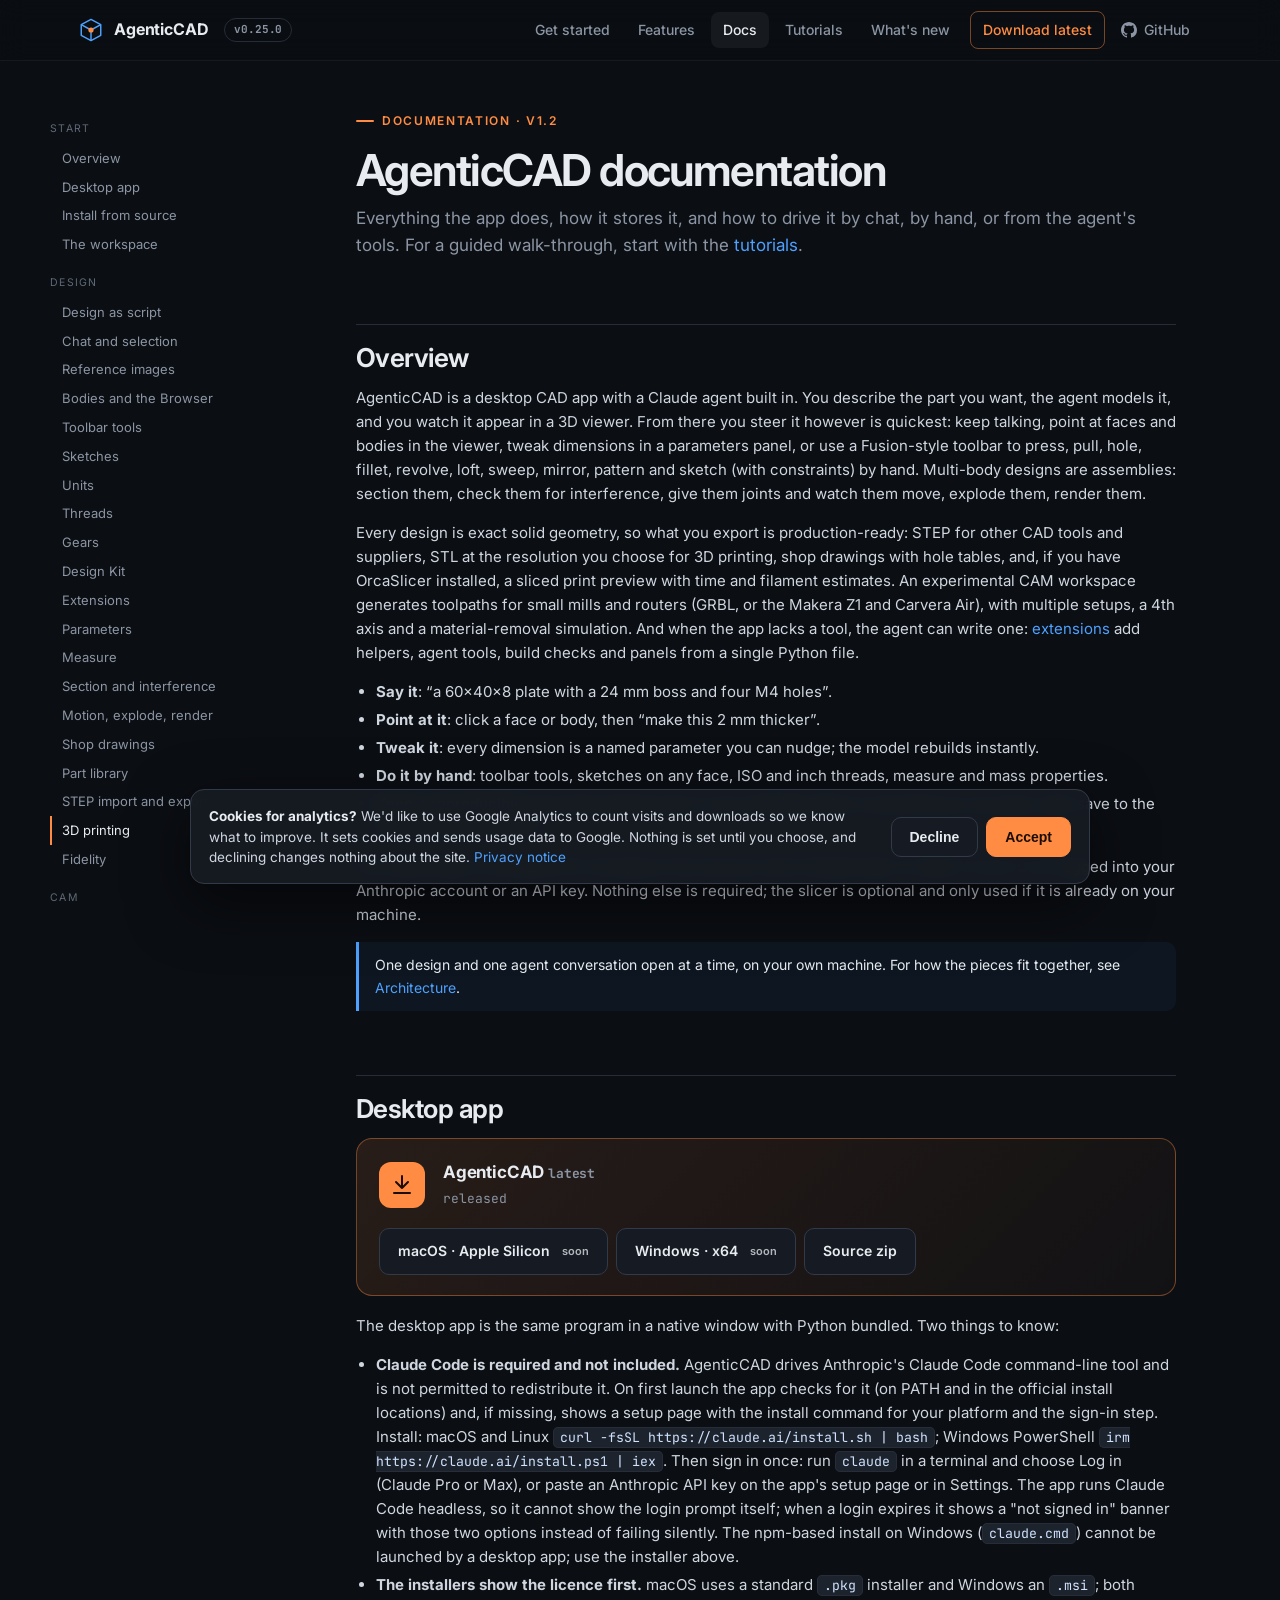
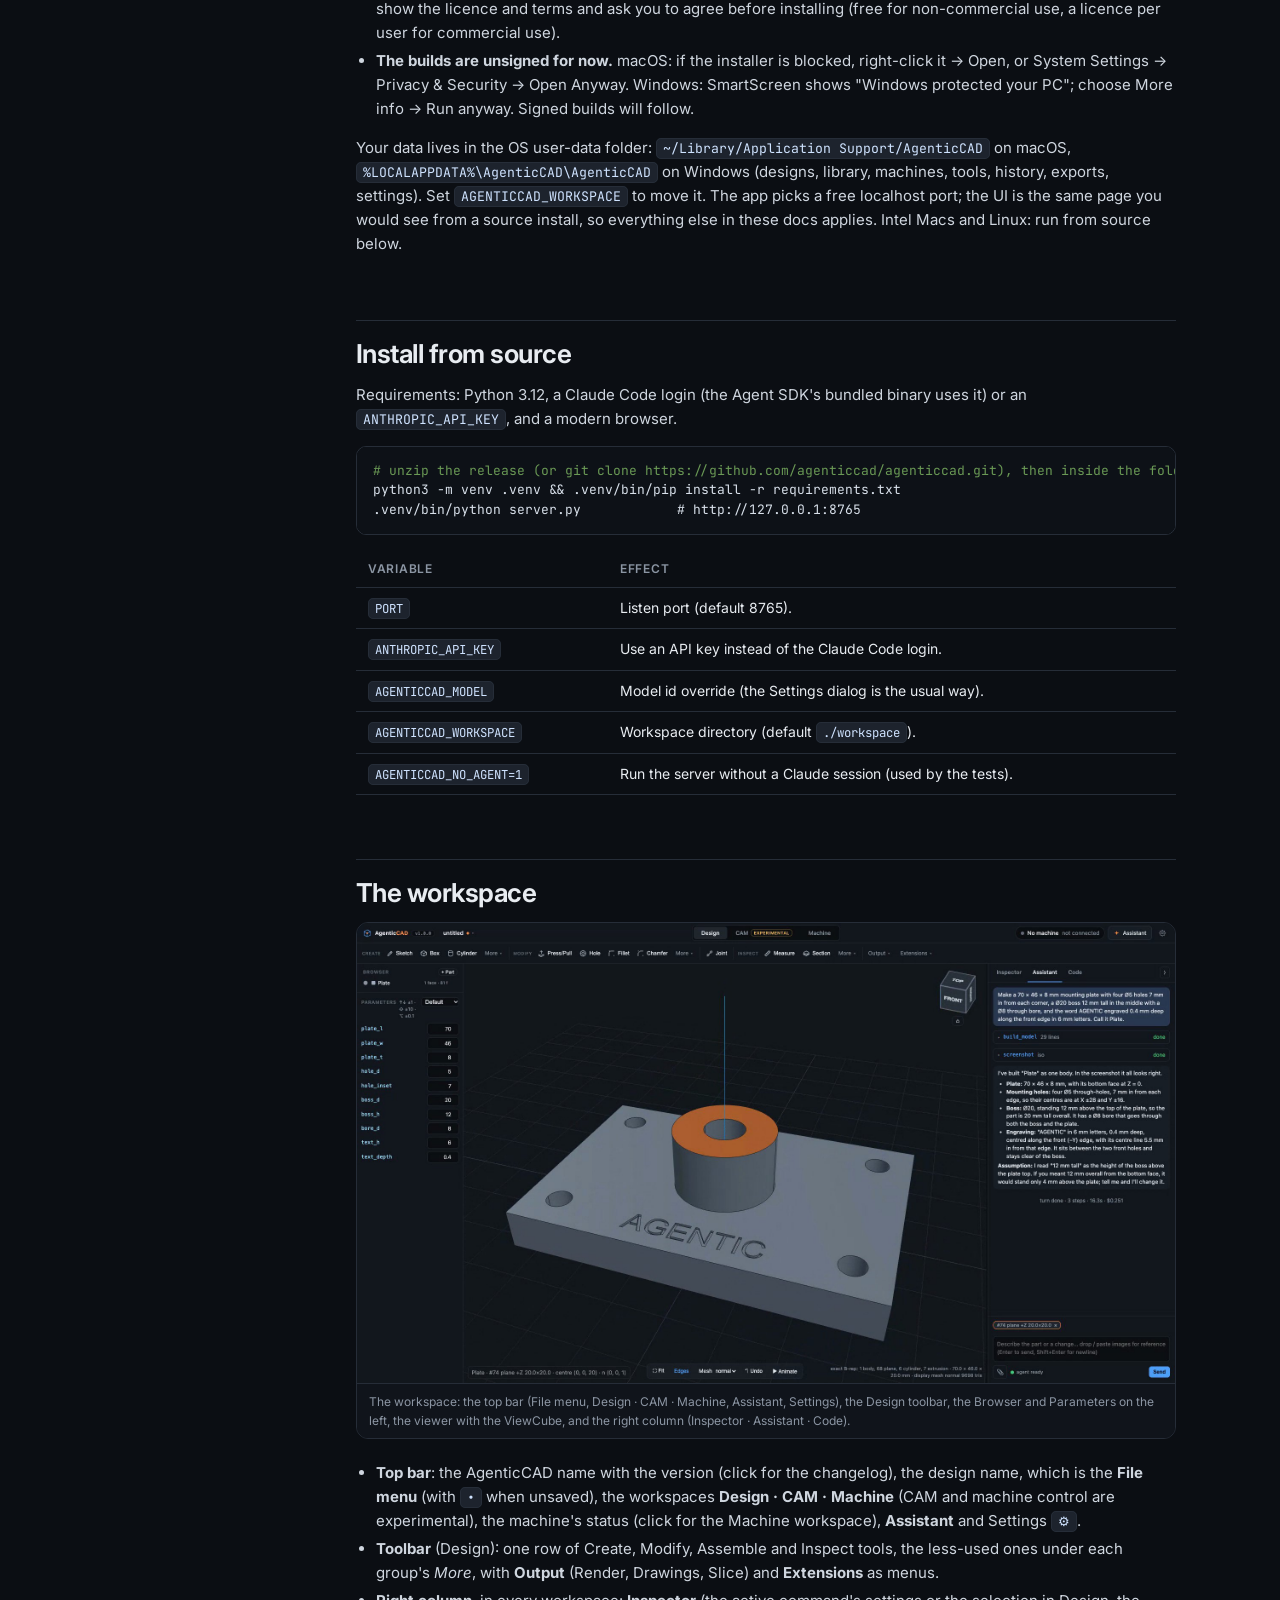
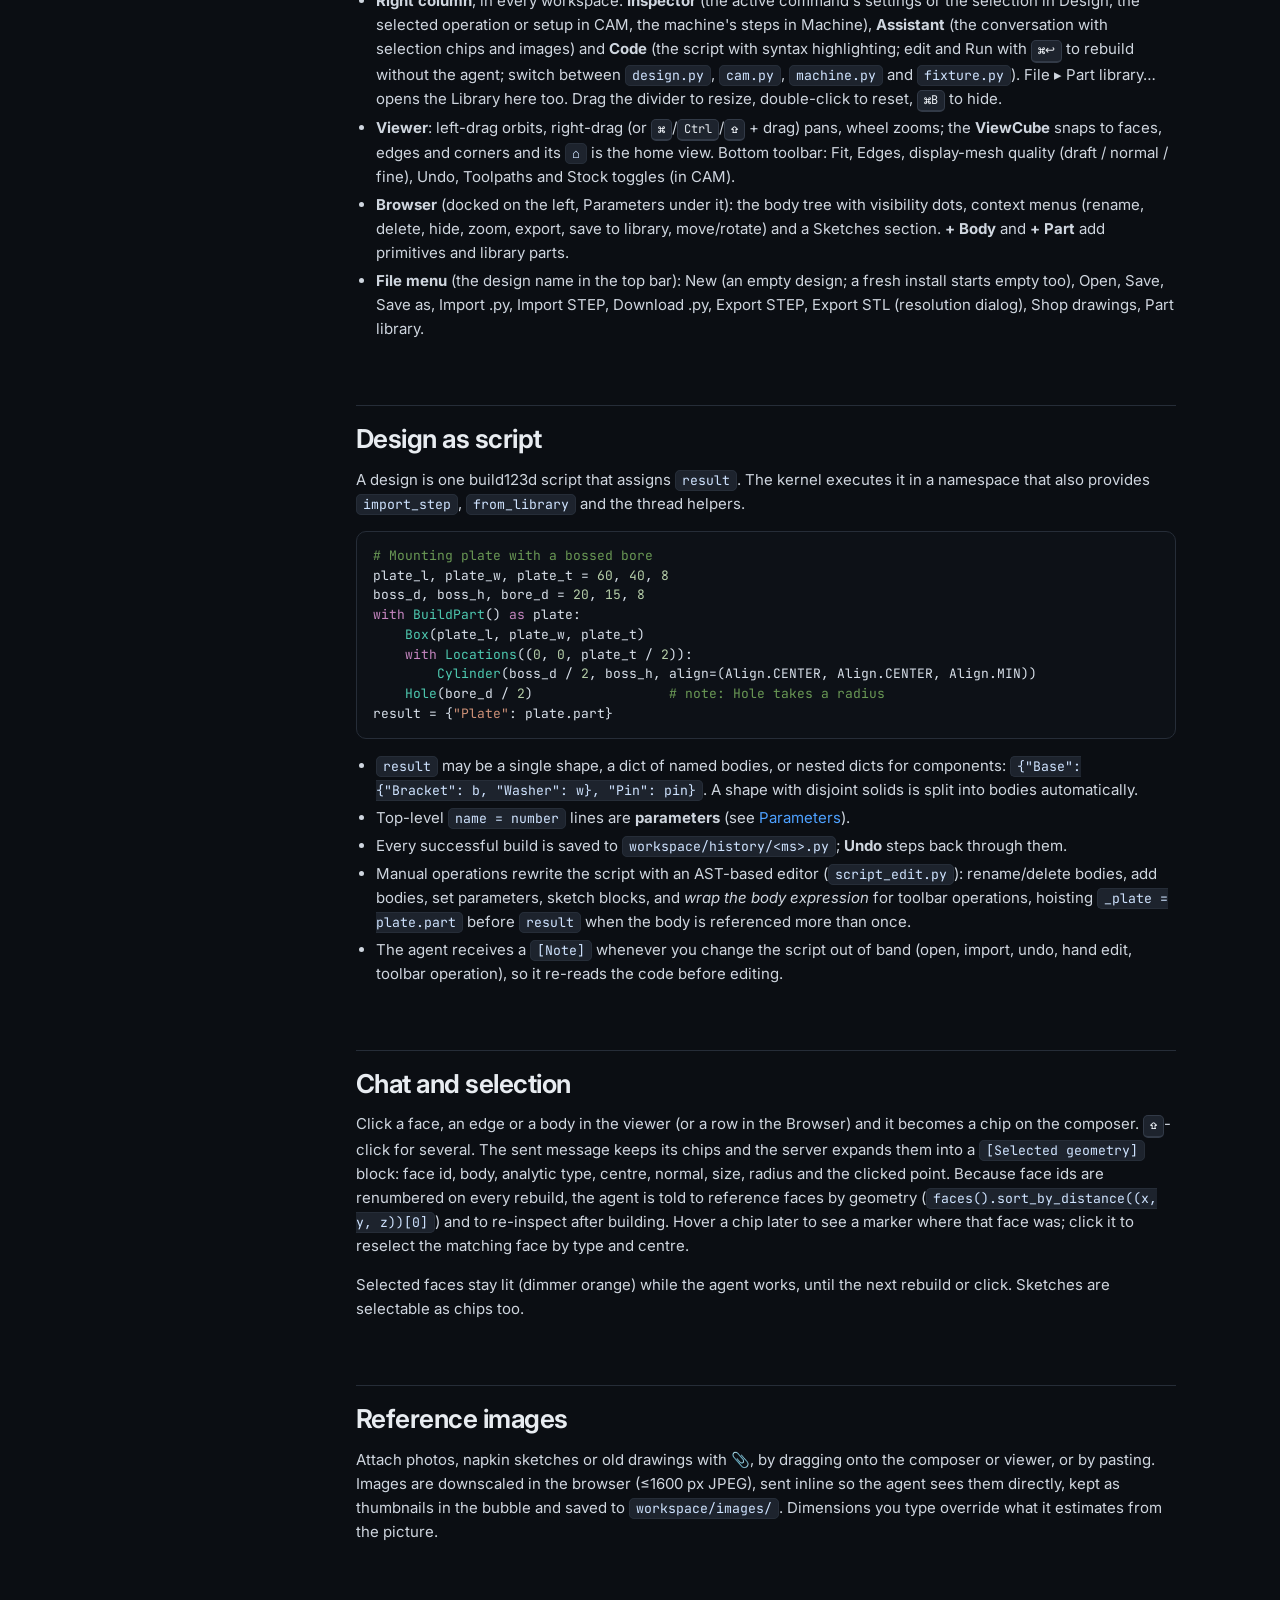
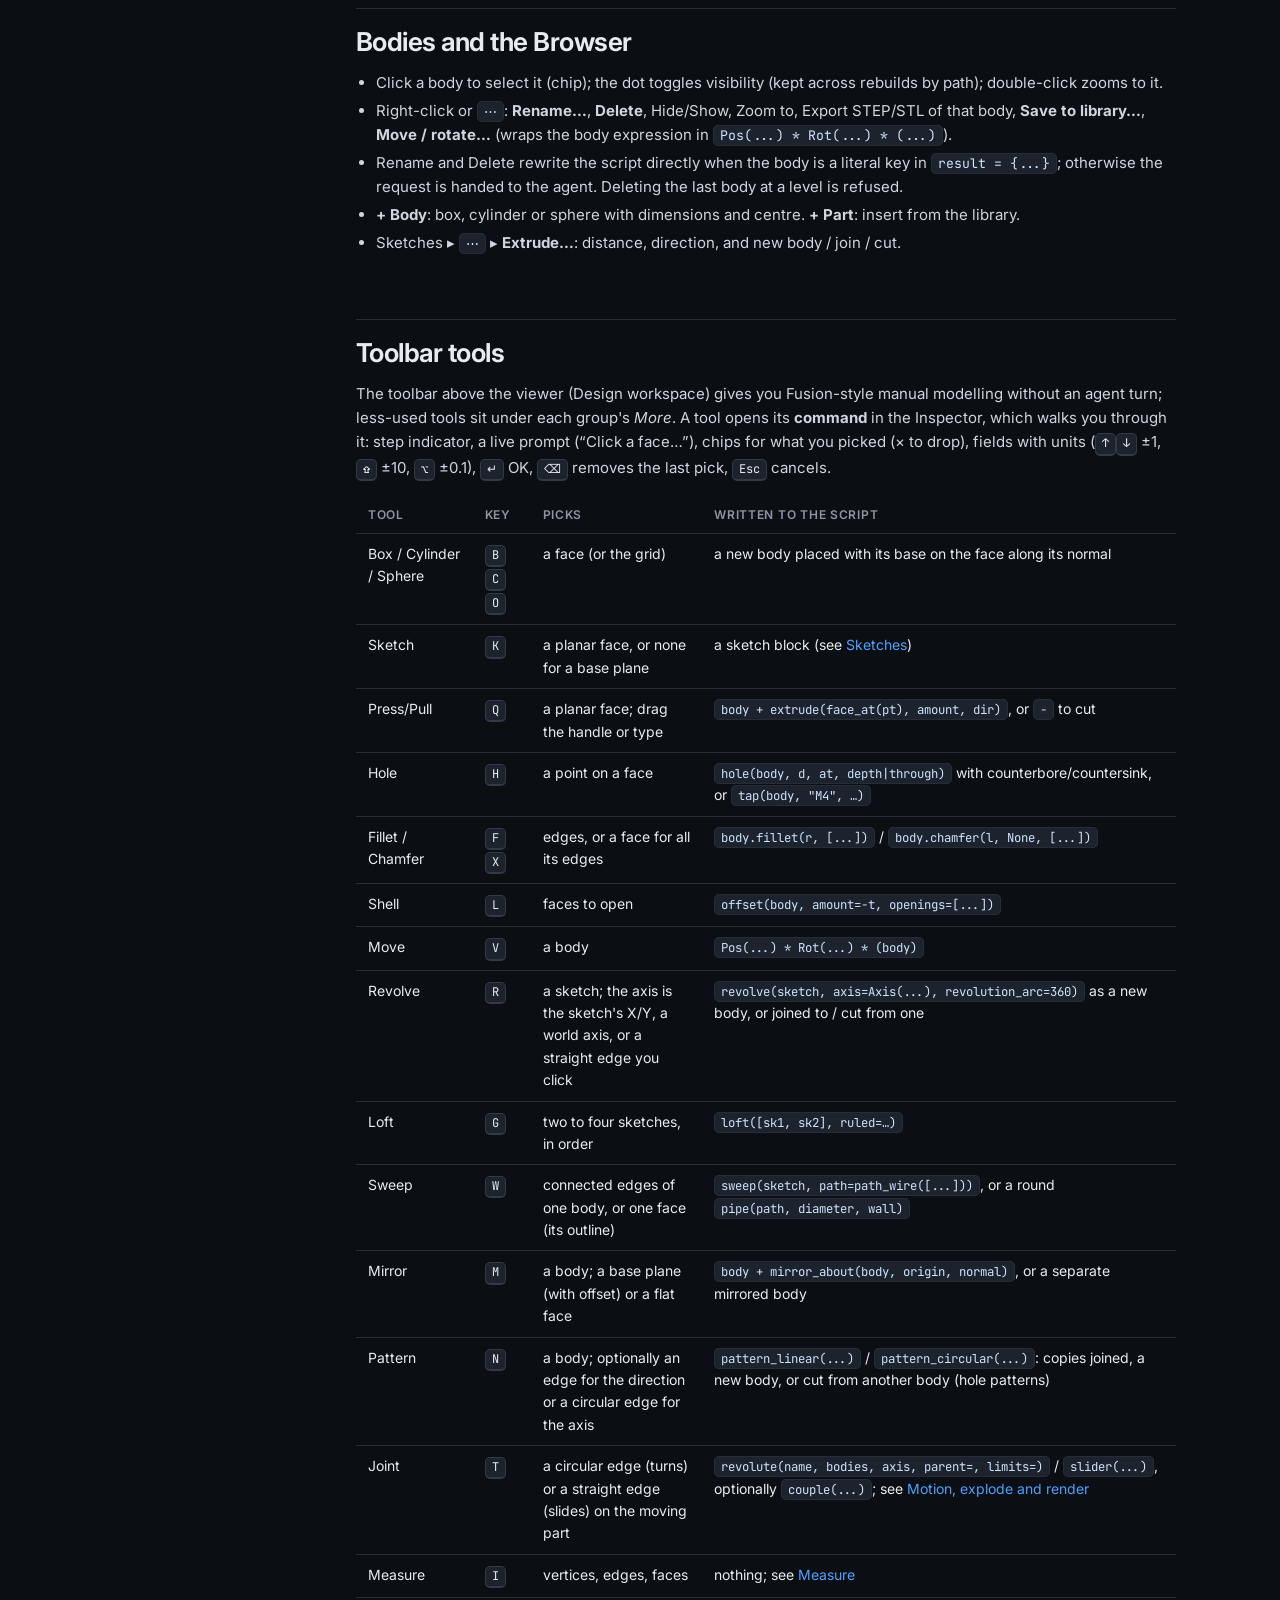
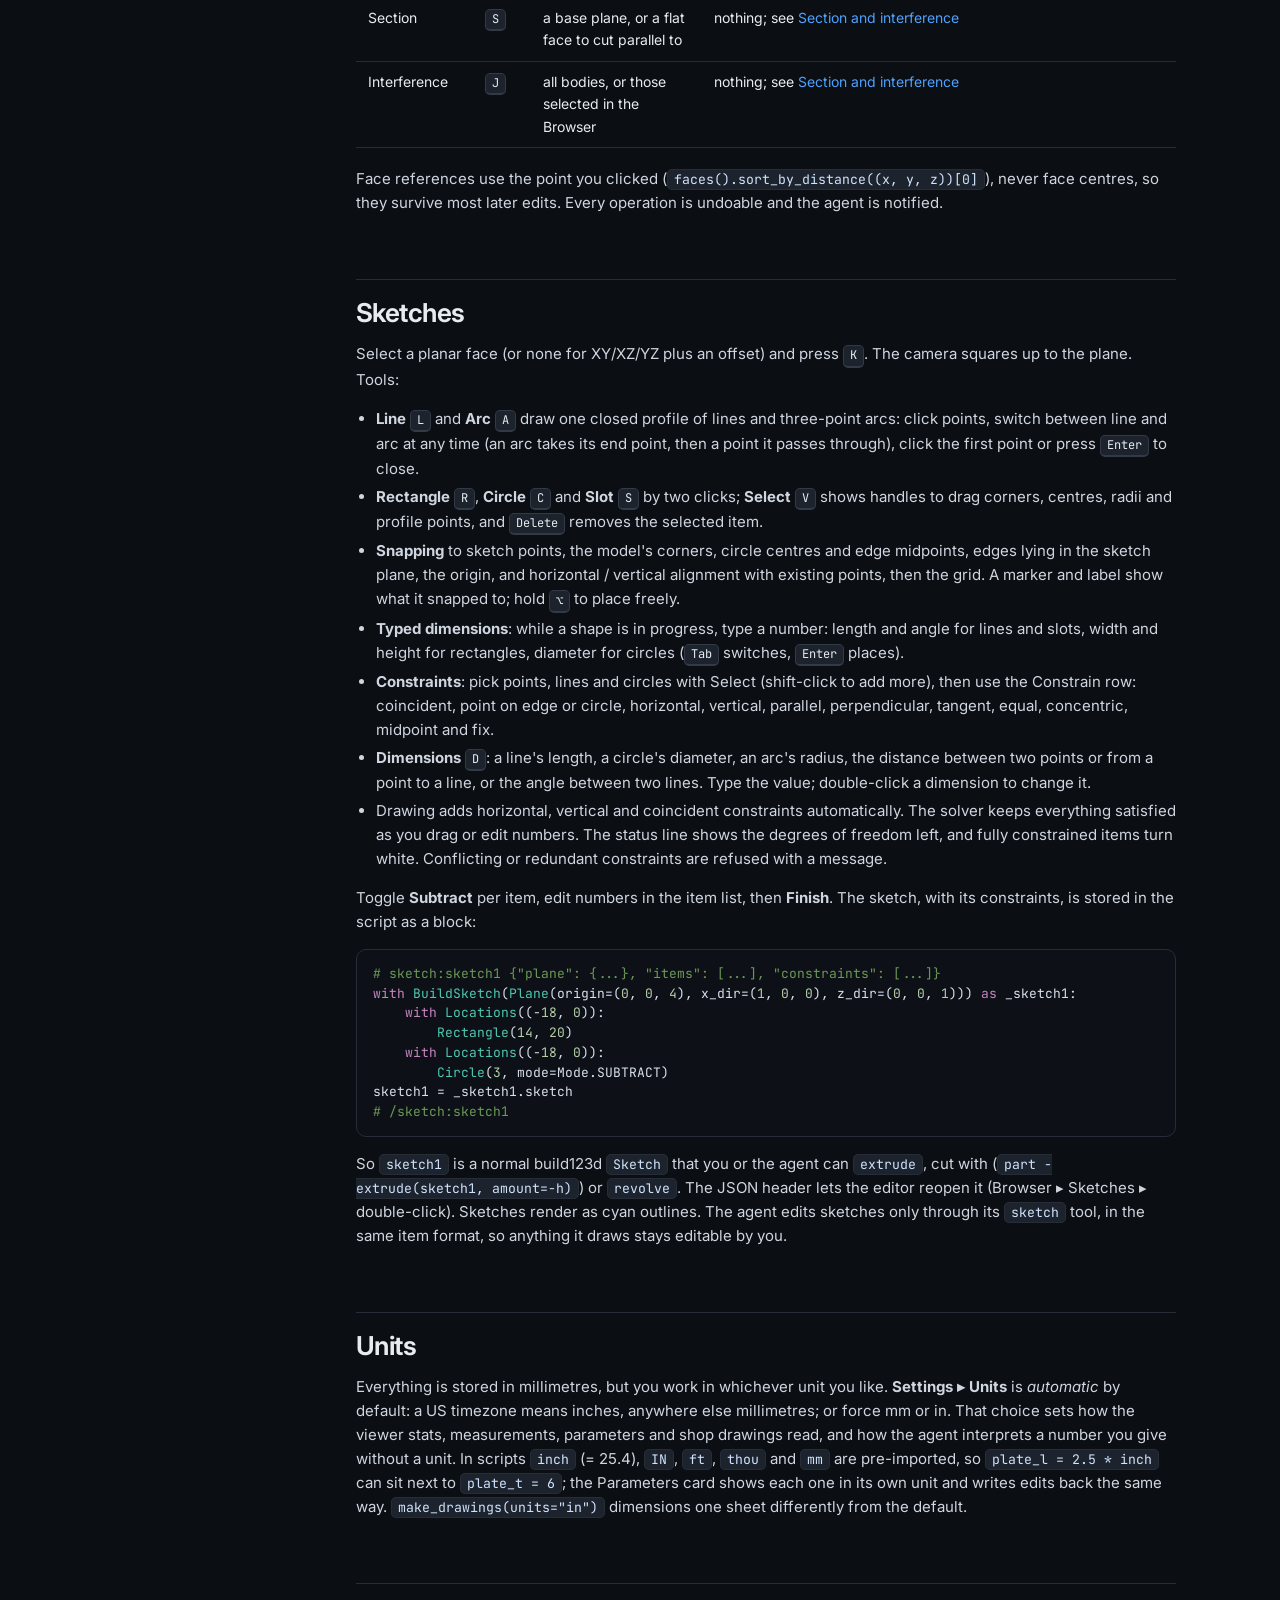
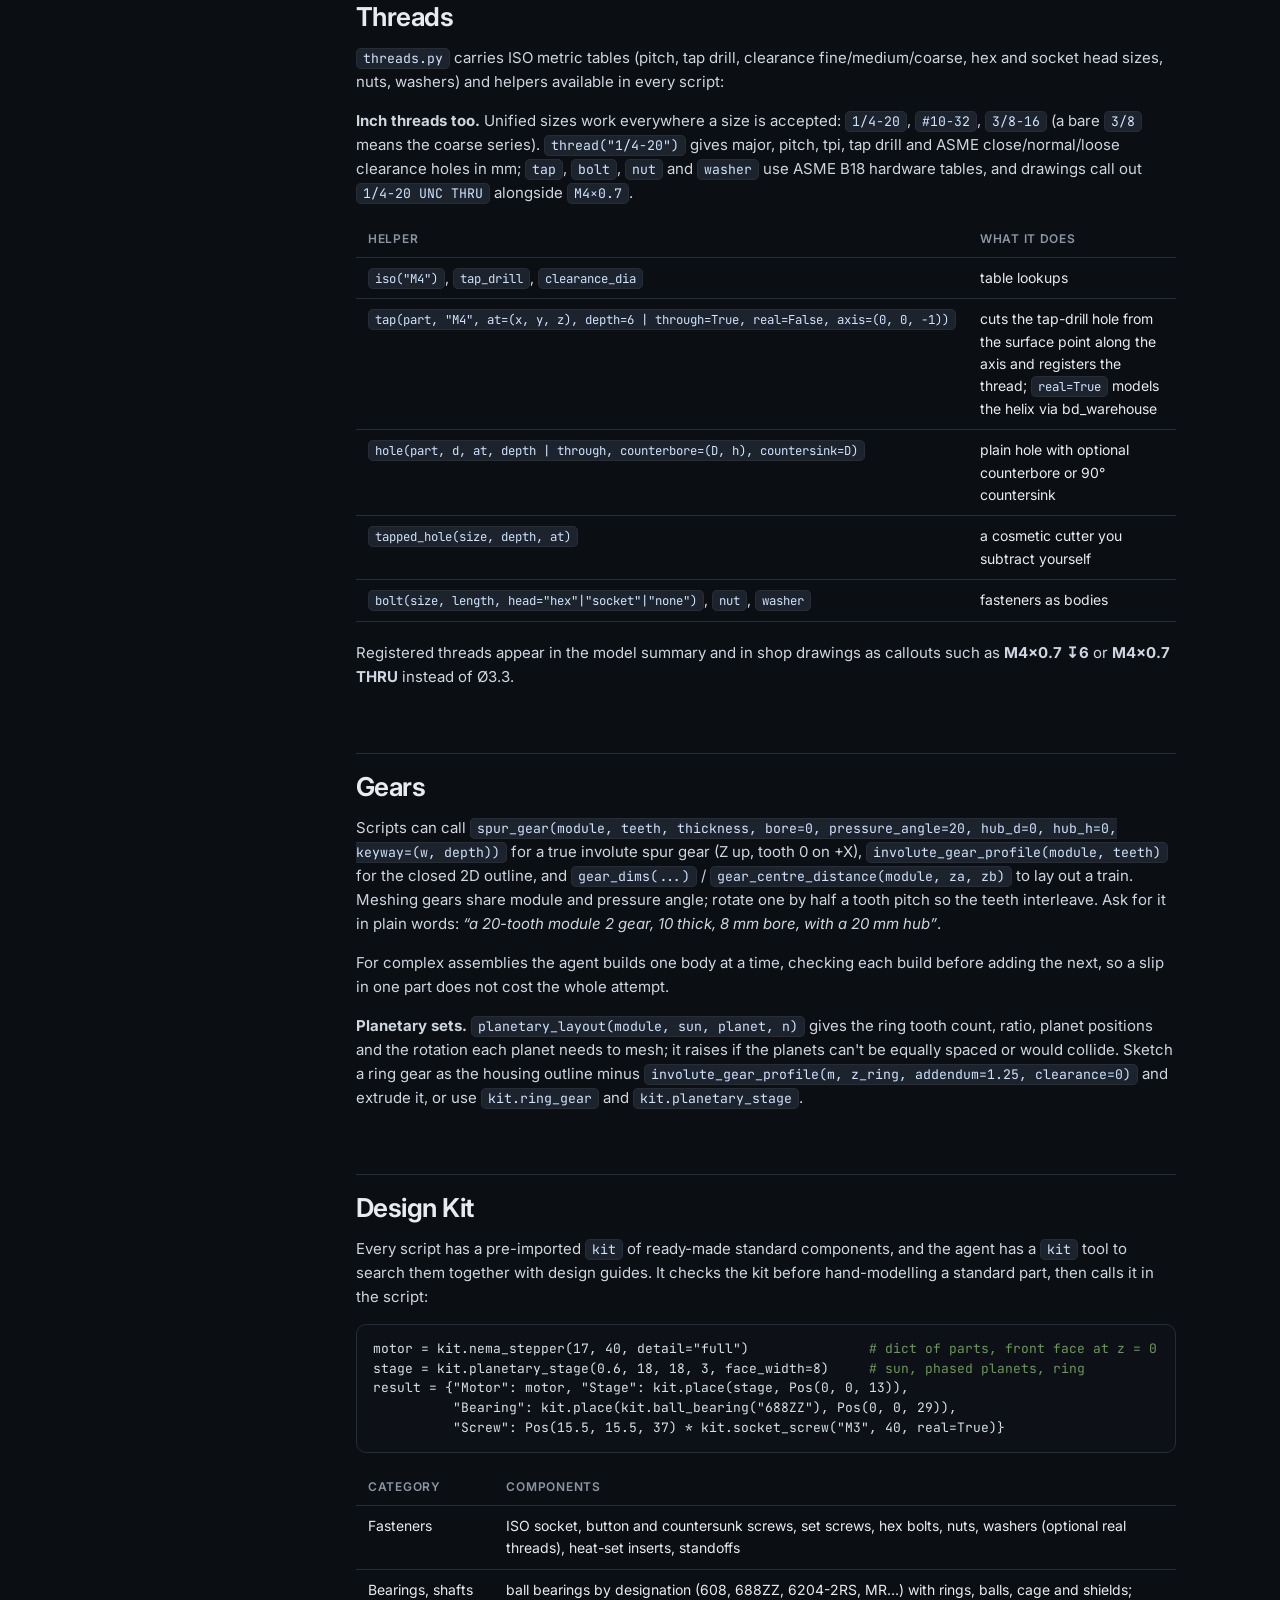
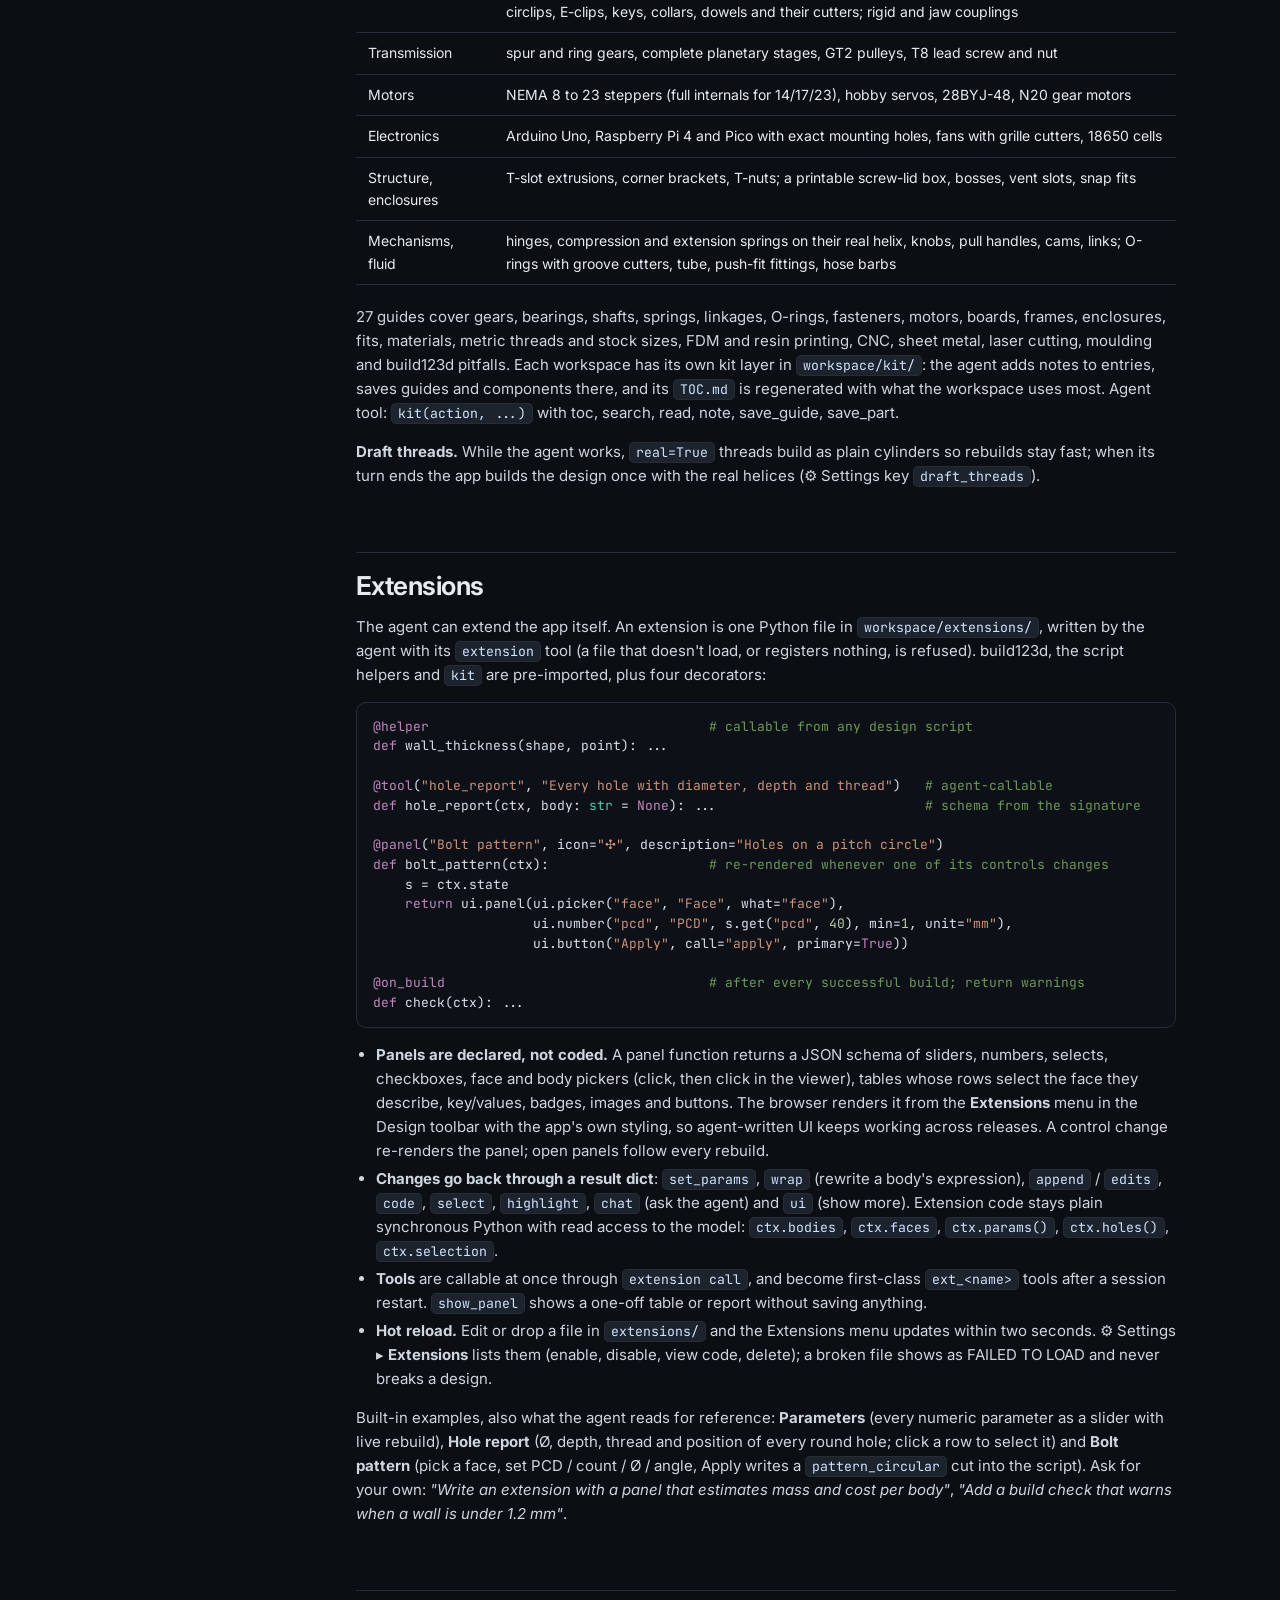
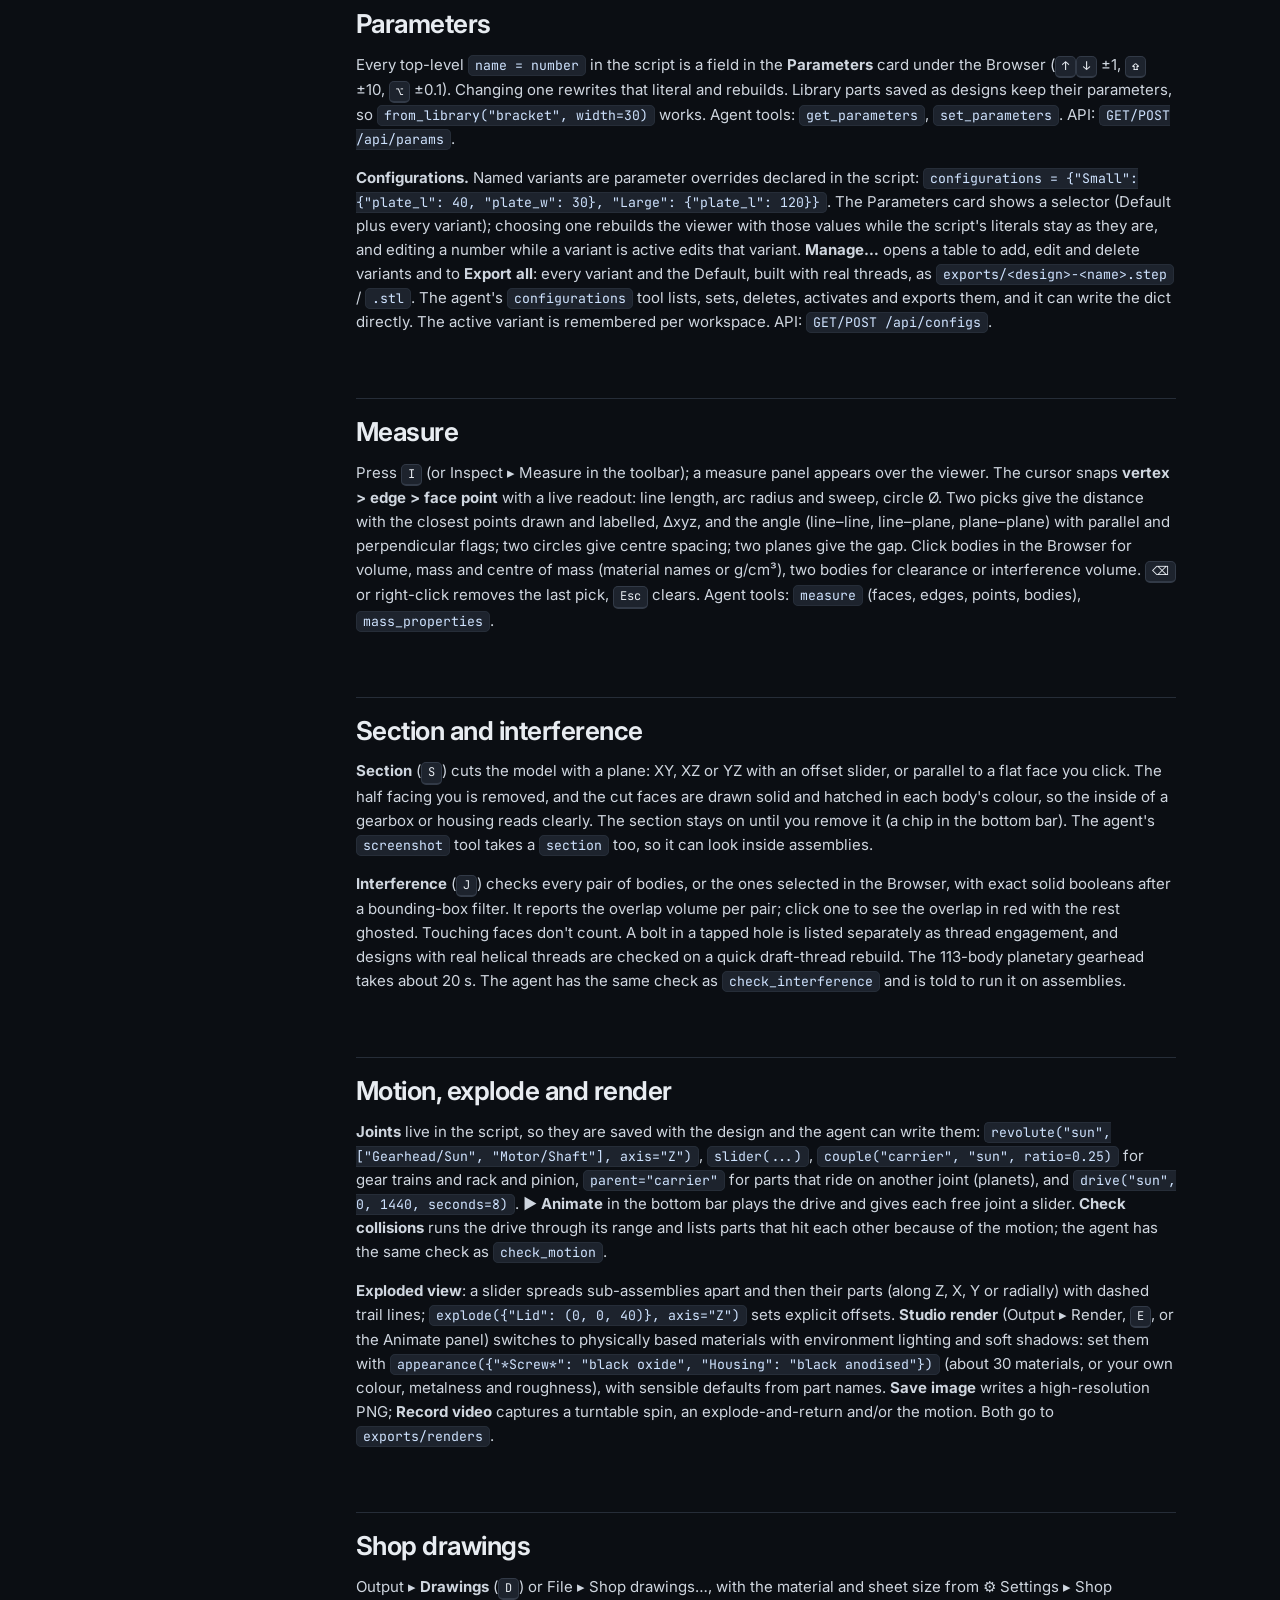
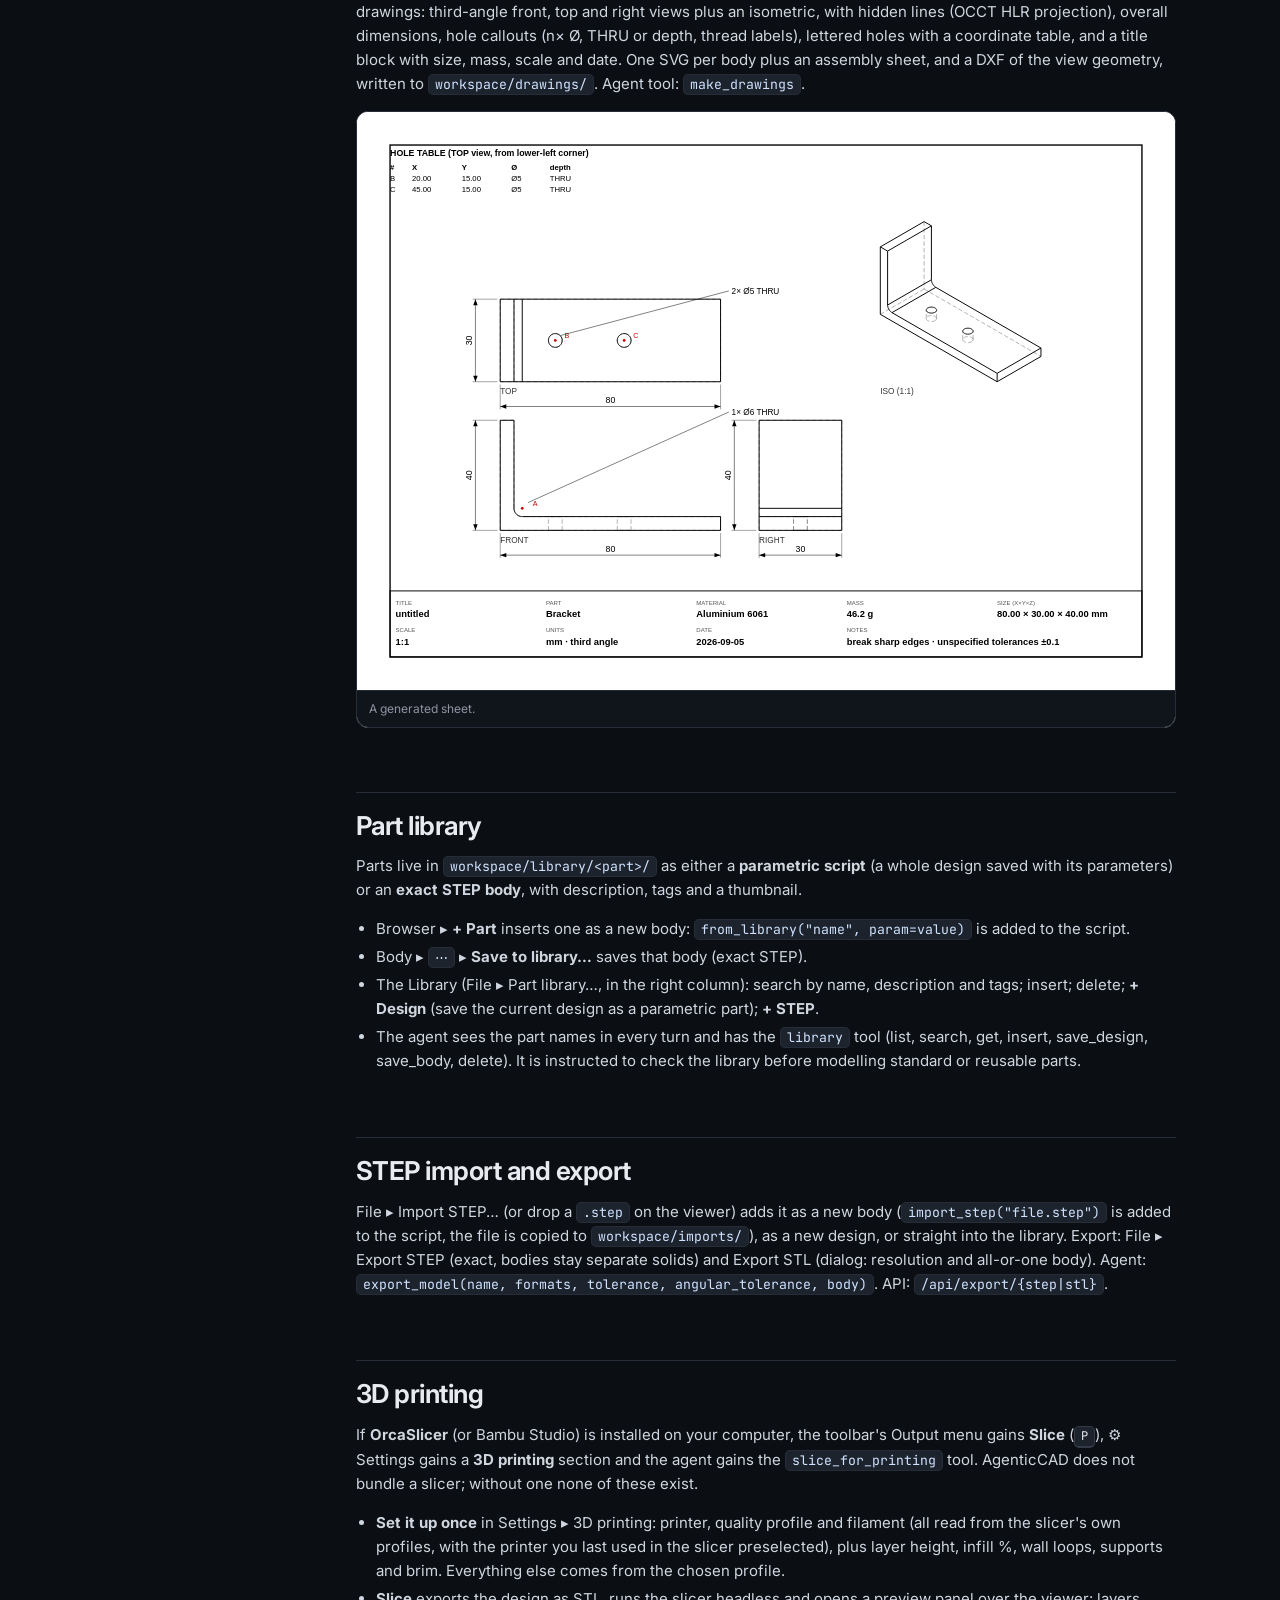
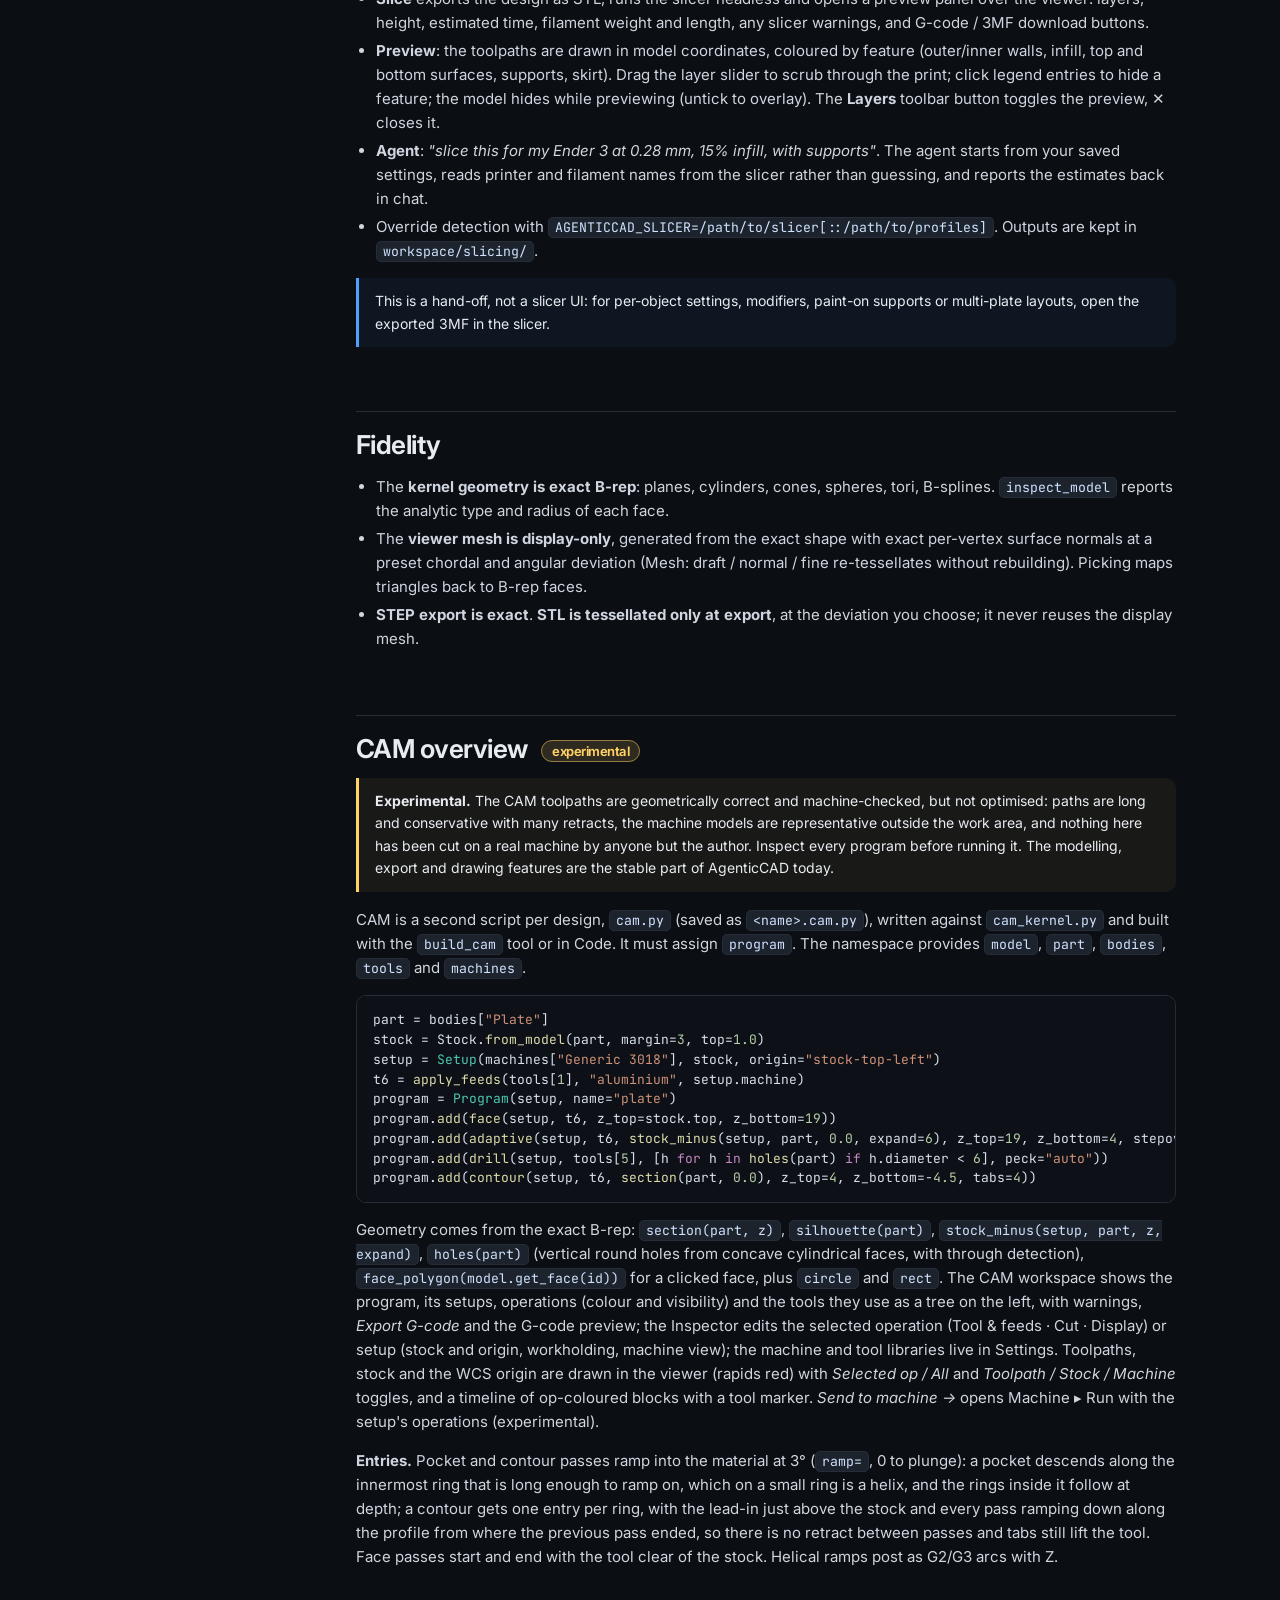
==== commit 467d2120: "docs: 1.2 phone notifications in the app, cleaning position Co-Authored-By: Claude Fable 5.1 <norepl" ====
--- a/docs/index.html
+++ b/docs/index.html
@@ -46,7 +46,7 @@
     <div class="g">Reference</div><a href="#shortcuts">Keyboard shortcuts</a><a href="#architecture">Architecture</a><a href="#files">Files and API</a><a href="#versioning">Versioning</a><a href="#tests">Tests and evals</a><a href="#gaps">Known gaps and roadmap</a><a href="#licence">Licence</a>
   </aside>
   <main class="doc">
-    <div class="eyebrow">Documentation · v1.1</div>
+    <div class="eyebrow">Documentation · v1.2</div>
     <h1>AgenticCAD documentation</h1>
     <p class="lead">Everything the app does, how it stores it, and how to drive it by chat, by hand, or from the agent's tools. For a guided walk-through, start with the <a href="../tutorials/">tutorials</a>.</p>
 
@@ -372,7 +372,7 @@
     <p><code>Program.gcode()</code> writes the GRBL dialect: header comments (machine, stock, origin, time, warnings), <code>G21 G90 G94 G17</code>, <code>G54</code>, <code>M3 S</code>, <code>G0</code>/<code>G1</code> with F on change, <b>G2/G3 arcs</b> fitted to circular runs (chord-sagitta checked, ≤180° per arc, collinear moves merged), <code>M6</code>/<code>M0</code> tool-change pauses, <code>M30</code>. Makera machines use the <a href="#makera">Makera post</a>. Checks: machine travel, spindle range, feeds clamped, cutting below the stock bottom, multiple tools with <code>tool_change: none</code>, and the <a href="#setups">4th-axis checks</a> on rotary programs. <b>Tolerance per kind:</b> roughing operations are posted at the machine's arc tolerance; finishing operations (<code>parallel3d</code>, <code>vcarve</code>, <code>chamfer</code>, <code>rotary_finish</code>, <code>rotary_profile</code>, <code>gear_teeth</code>, and anything cut with a V or chamfer tool) at 0.005 mm, so the roughing tolerance never becomes the surface accuracy of a facet edge. Every point the collinear merge drops is tested against the chord that replaces it, and straight runs with rounding noise are never fitted as huge-radius arcs. Download with <i>Export G-code</i> in the CAM workspace or <code>/api/gcode</code>; the agent's <code>export_gcode</code> writes to <code>workspace/exports/</code> and reports line, move, arc and tool-change counts. Not yet: canned drilling cycles (GRBL has none), thread milling.</p>
 
     <h2 id="machine-control">Makera Z1 control <span style="font-size:13px;vertical-align:middle;background:rgba(255,209,102,.15);border:1px solid rgba(255,209,102,.5);color:var(--yellow);border-radius:999px;padding:2px 10px;margin-left:8px">experimental</span></h2>
-    <div class="callout warn"><b>Experimental.</b> Running programs on a machine is new. Air-cut every program first, run one tool at a time, and stay at the machine with a hand near the emergency stop.</div>
+    <div class="callout warn"><b>Experimental.</b> Running programs on a machine is new. Air-cut every program first and stay at the machine with a hand near the emergency stop, especially through the tool changes.</div>
     <p>The <b>Machine</b> workspace connects to a Makera Z1 on your network (type its address or <i>Find</i>, then <i>Connect</i>). The status strip shows the state, position, tool and <b>Control</b>; nothing moves until Control is on, and it turns itself off on disconnect, alarm, lost status or after five minutes unused. <i>Hold</i>, <i>Pause</i>, <i>Stop program</i> and <b>STOP</b> are always in the strip. Below it, the machine's camera with the jog pad, and four steps in the Inspector. On a Z1 with the rotary module the strip and the phone's DRO show <b>A°</b> (work A over machine A) next to X, Y and Z, and the jog pad gets an <b>A+ / A−</b> column with its own step (1°, 10°, 45°, 90°), under the same guards as the other axes; A appears only when the machine is known to have a 4th axis (the machine record has it, or the status reports a non-zero A).</p>
     <ul>
       <li><b>Prepare</b>: connect, home, change tool (Makera's own <code>M6 Tn</code>: park, wait for you, then measure the tool on the setter; every tool and probe is measured before the machine moves with it), accessories (light, dust collector, spindle fan). A tool's photo shows on the change card so you pick up the right one.</li>
@@ -380,7 +380,7 @@
       <li><b>Run</b>: a readiness checklist (connected, homed, origin set for this setup, the tool fitted and measured), the program's operations grouped in tool runs, <i>Air cut first</i>, then progress op by op. Every spindle start lifts in machine coordinates, moves over the first point, starts the spindle and only then comes down.</li>
       <li><b>Manual</b>: go to (Z goes up first), set the origin at the head or by typing, any 3D-probe routine, a <i>4th axis</i> row (<i>A0 here</i>, <i>Shrink A</i>, <i>4th-axis Z probe</i>) on machines with the module, a one-line console (each line confirmed, blocked commands refused) and <i>Run a file</i> with the same checks.</li>
     </ul>
-    <p>The assistant can work the machine too: hold, pause, stop program and STOP act at once; everything else becomes an approval card in the chat and on the Machine page, and runs only when you click <i>Approve</i>. Settings ▸ Phone control adds a phone page with the camera, STOP and tool changes.</p>
+    <p>The assistant can work the machine too: hold, pause, stop program and STOP act at once; everything else becomes an approval card in the chat and on the Machine page, and runs only when you click <i>Approve</i>. Settings ▸ Phone control adds a phone page with the camera, STOP and tool changes, and (1.2) notifications on the phone when the machine waits for a tool, finishes or stops — Web Push done in the app: the app makes its own certificate (trusted once on the phone) and push keys, and sends each message, encrypted, straight to the phone's push service; tapping opens the page with Confirm. Machine ▸ Manual has a <b>Cleaning position</b> (Z to the top, head over the front-middle of the bed, table fully back) so what Home covers can be brushed out; Home again when done.</p>
 
     <h2 id="settings">Settings and MCP</h2>
     <p>The <b>Settings</b> button (the gear at the right of the top bar) opens a window with tabs: General, MCP servers, Extensions, Drawings &amp; printing, Machines, Fixtures, Tools and Phone control. General and MCP: Claude model (default Claude Opus 5.5; any model id, or the Claude Code default), effort (low … max), max steps per turn, thinking summaries, web tools, extra standing instructions, and <b>MCP servers</b> (stdio, http or sse configs as JSON with enable toggles and live connection status from the session). Saved to <code>workspace/settings.json</code>; “Save &amp; restart agent” starts a fresh session with the new options and tells the agent its earlier history is gone. API: <code>GET/POST /api/settings</code>, <code>GET /api/agent/status</code>, <code>POST /api/agent/restart</code>. Settings also holds the <b>Shop drawings</b> defaults (material, sheet) and, when a slicer is installed, the <b>3D printing</b> defaults (printer, quality, filament, layer height, infill, walls, supports, brim) used by Output ▸ Drawings and Slice and by the agent.</p>
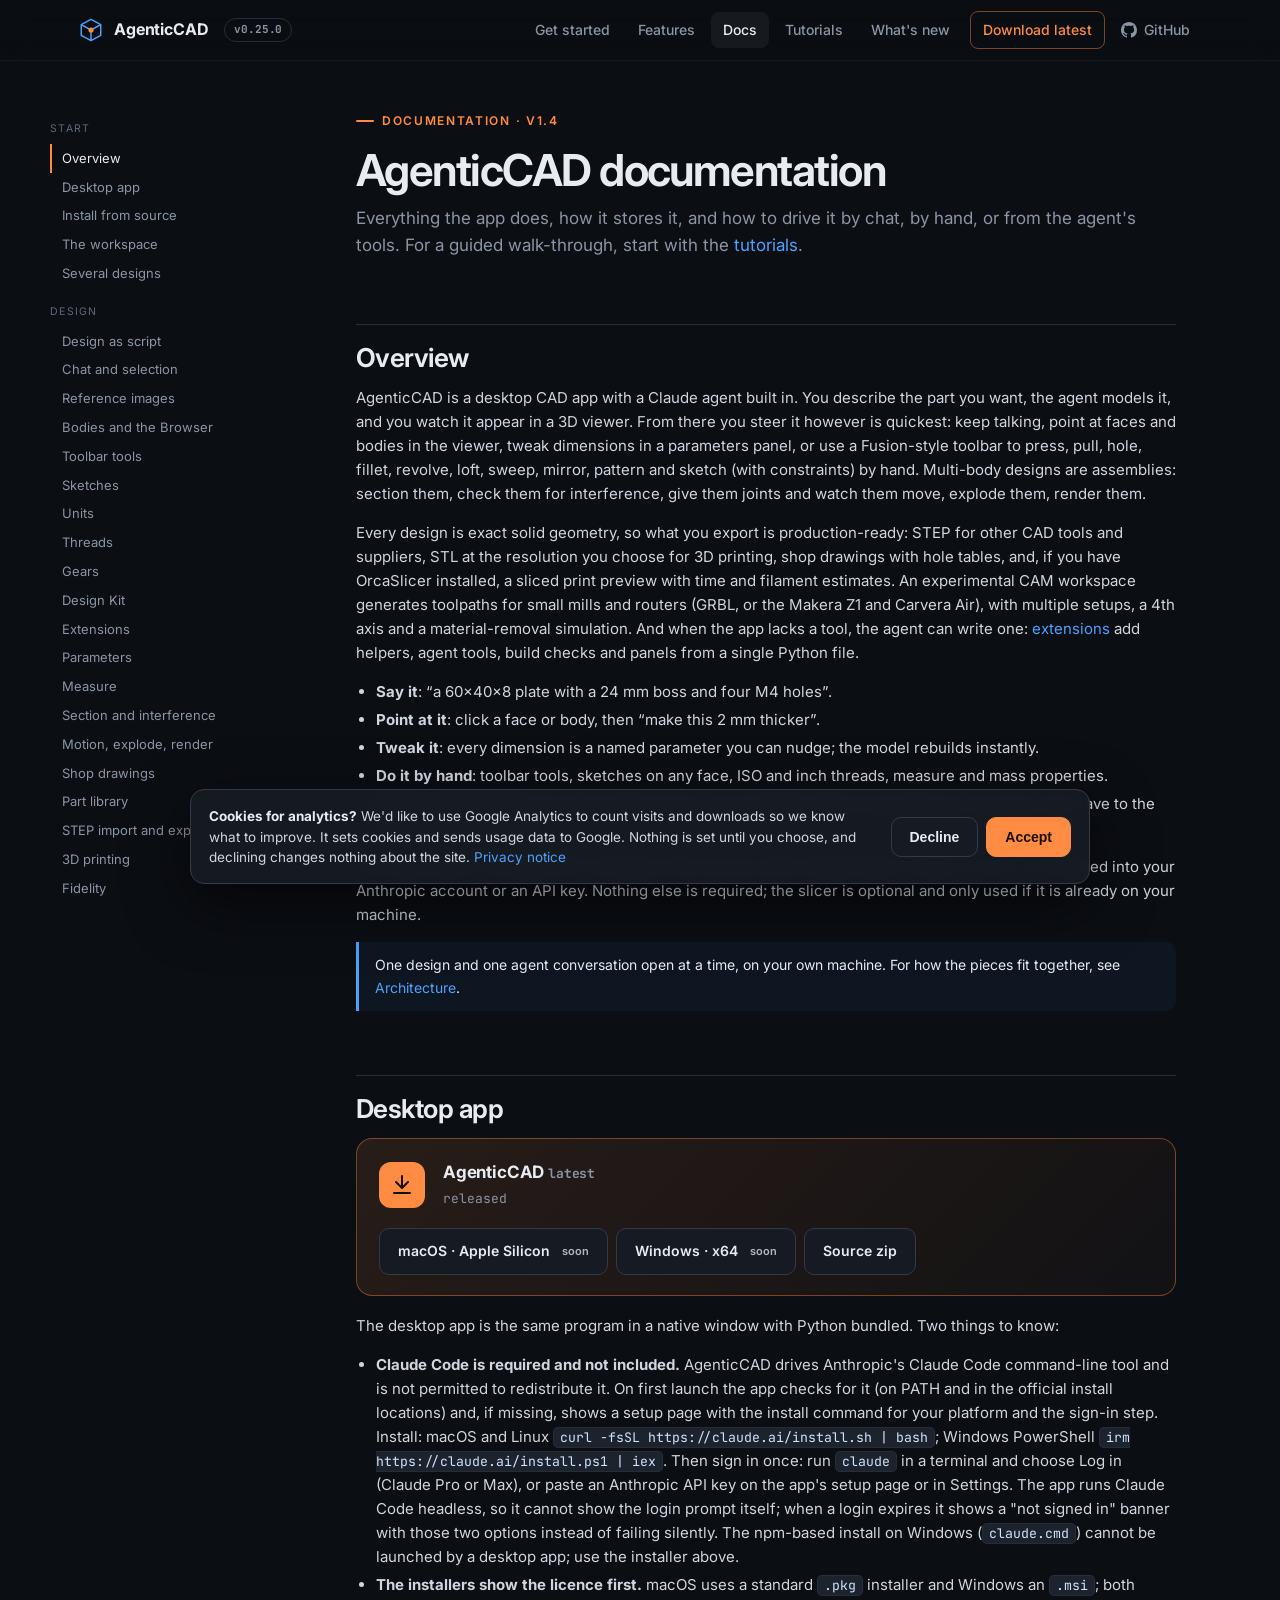
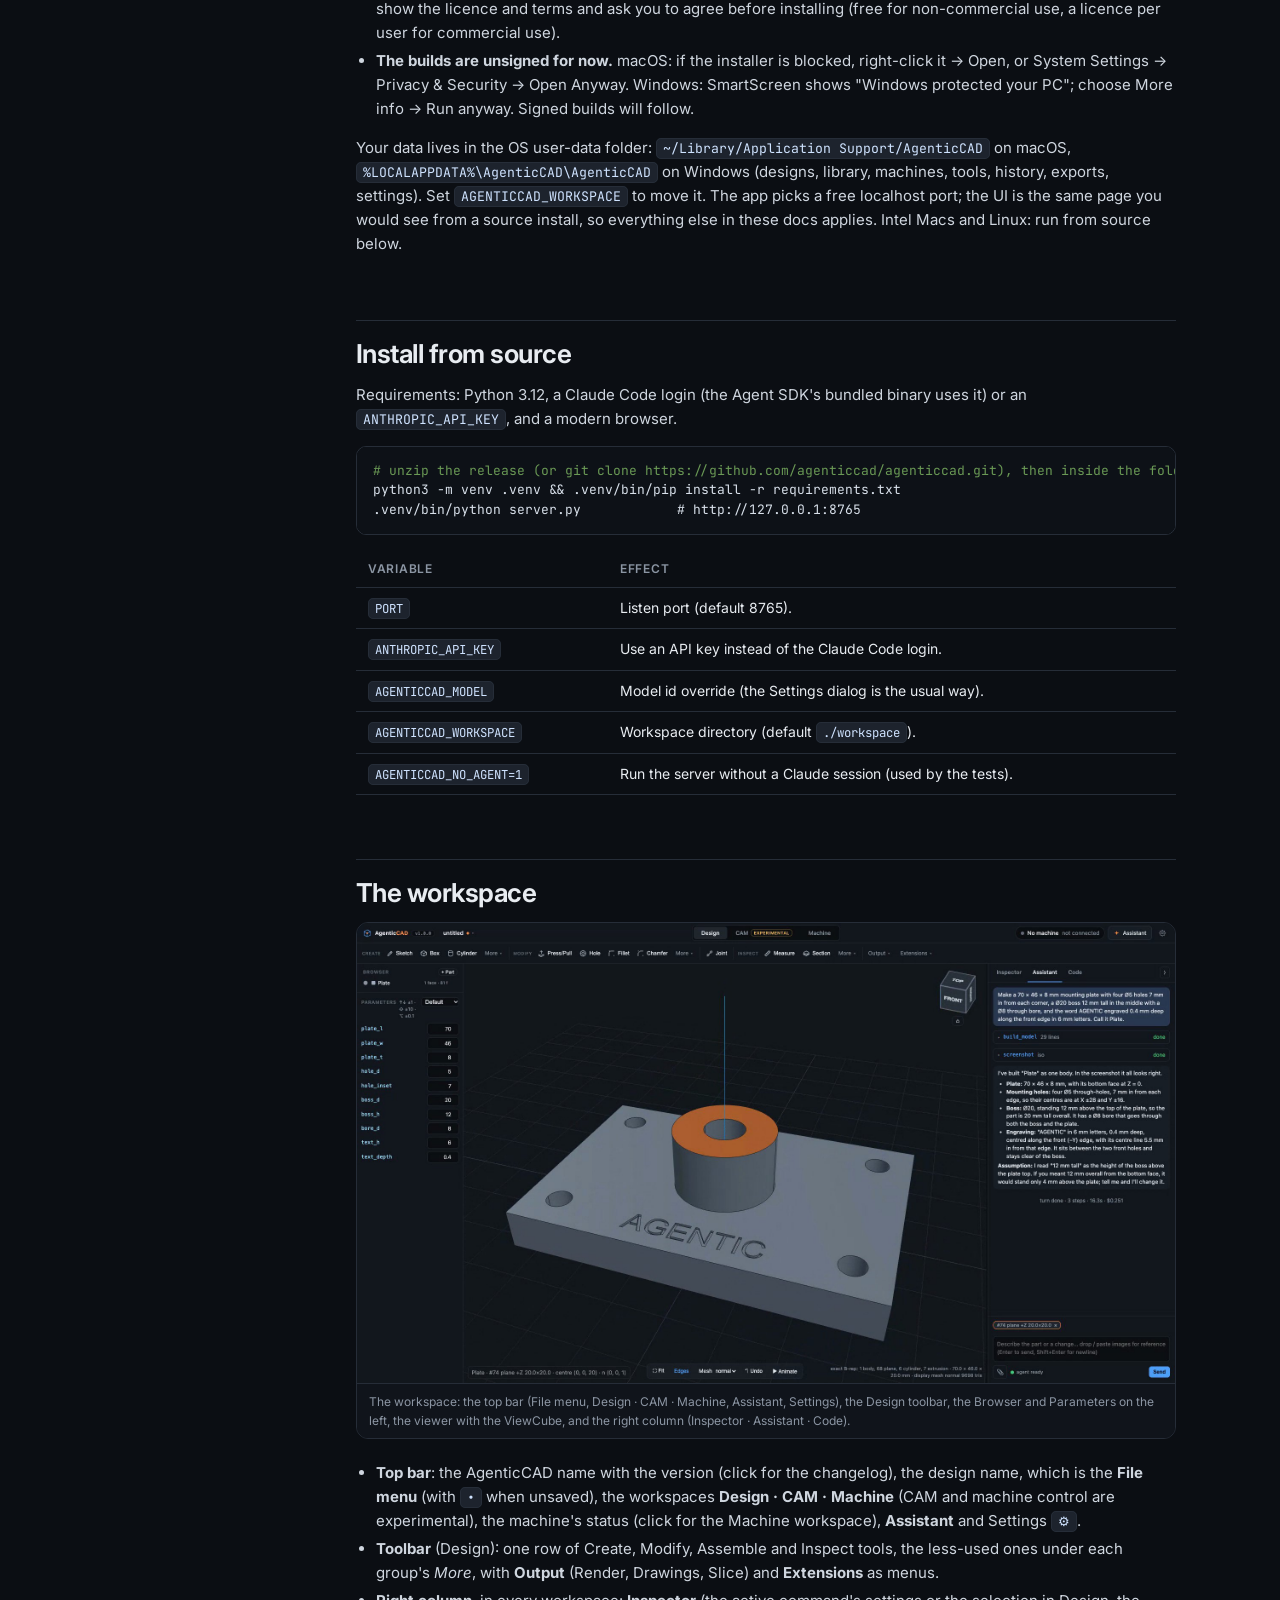
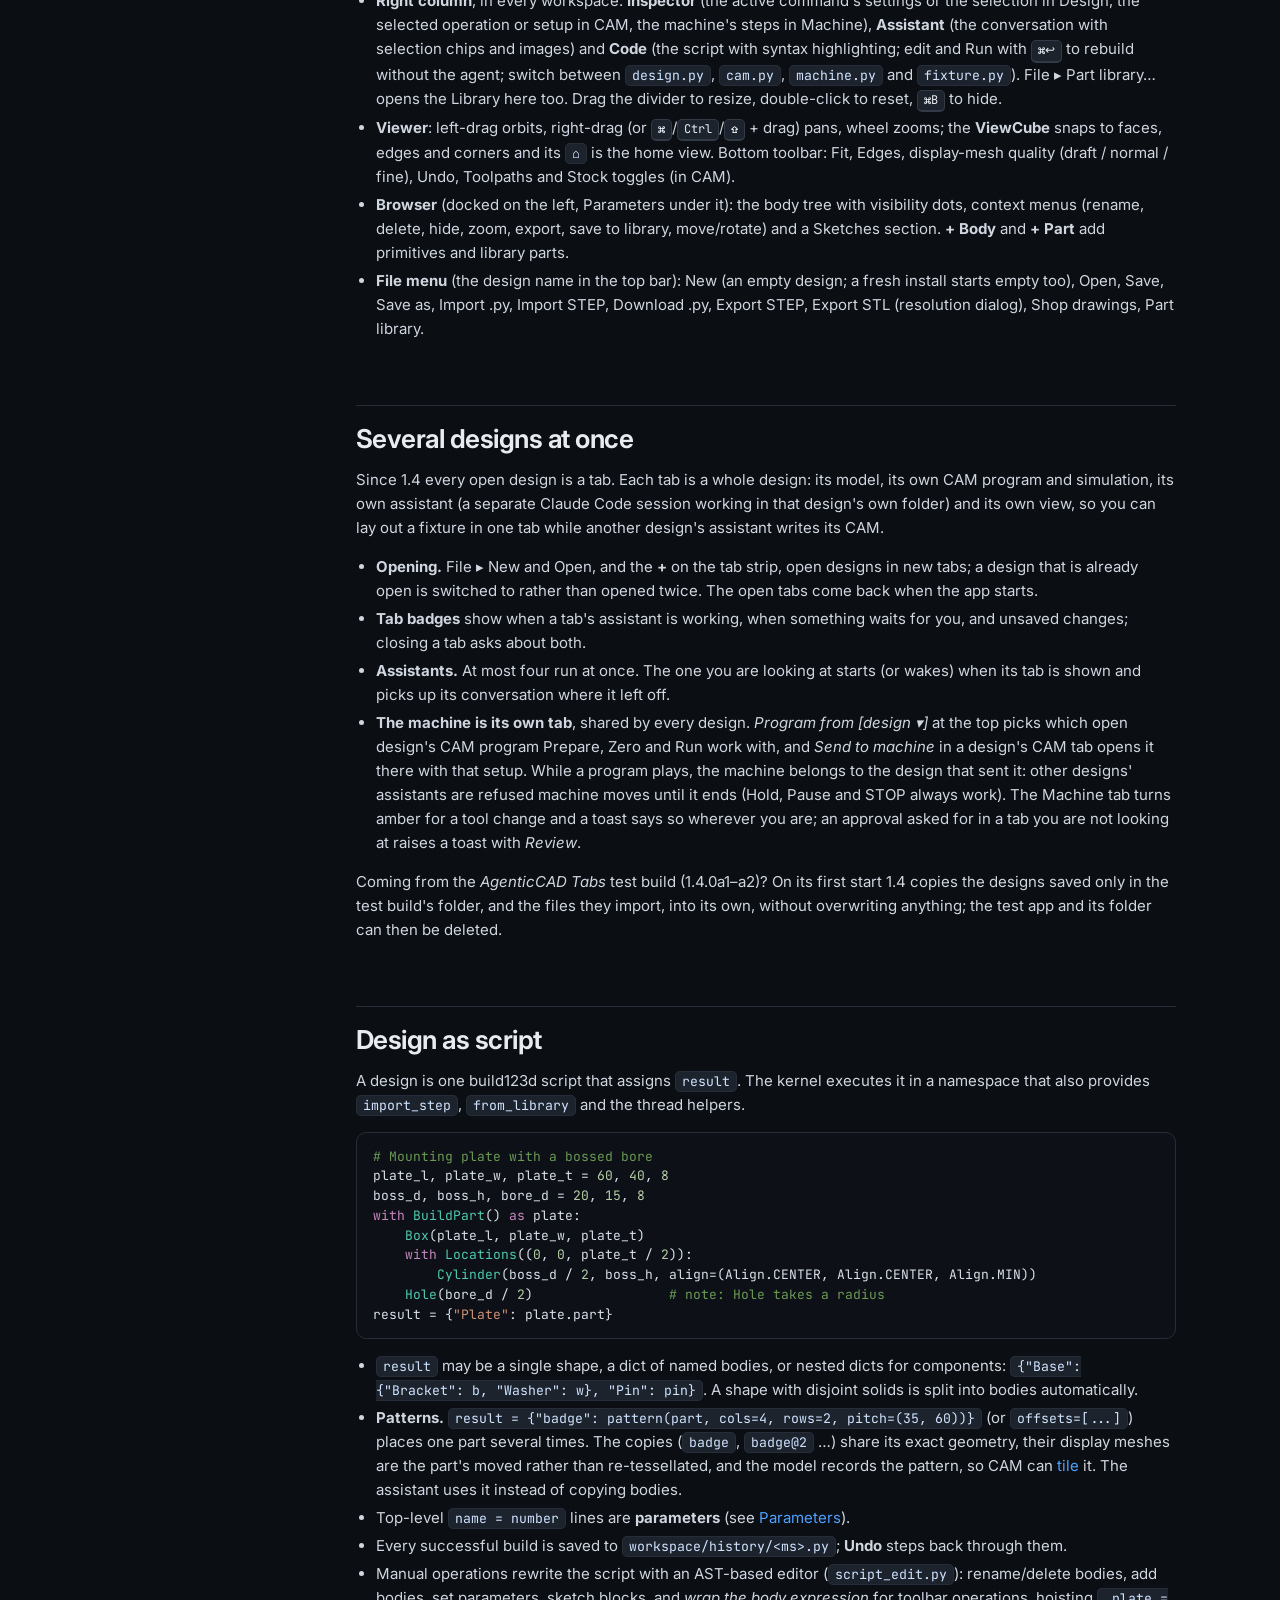
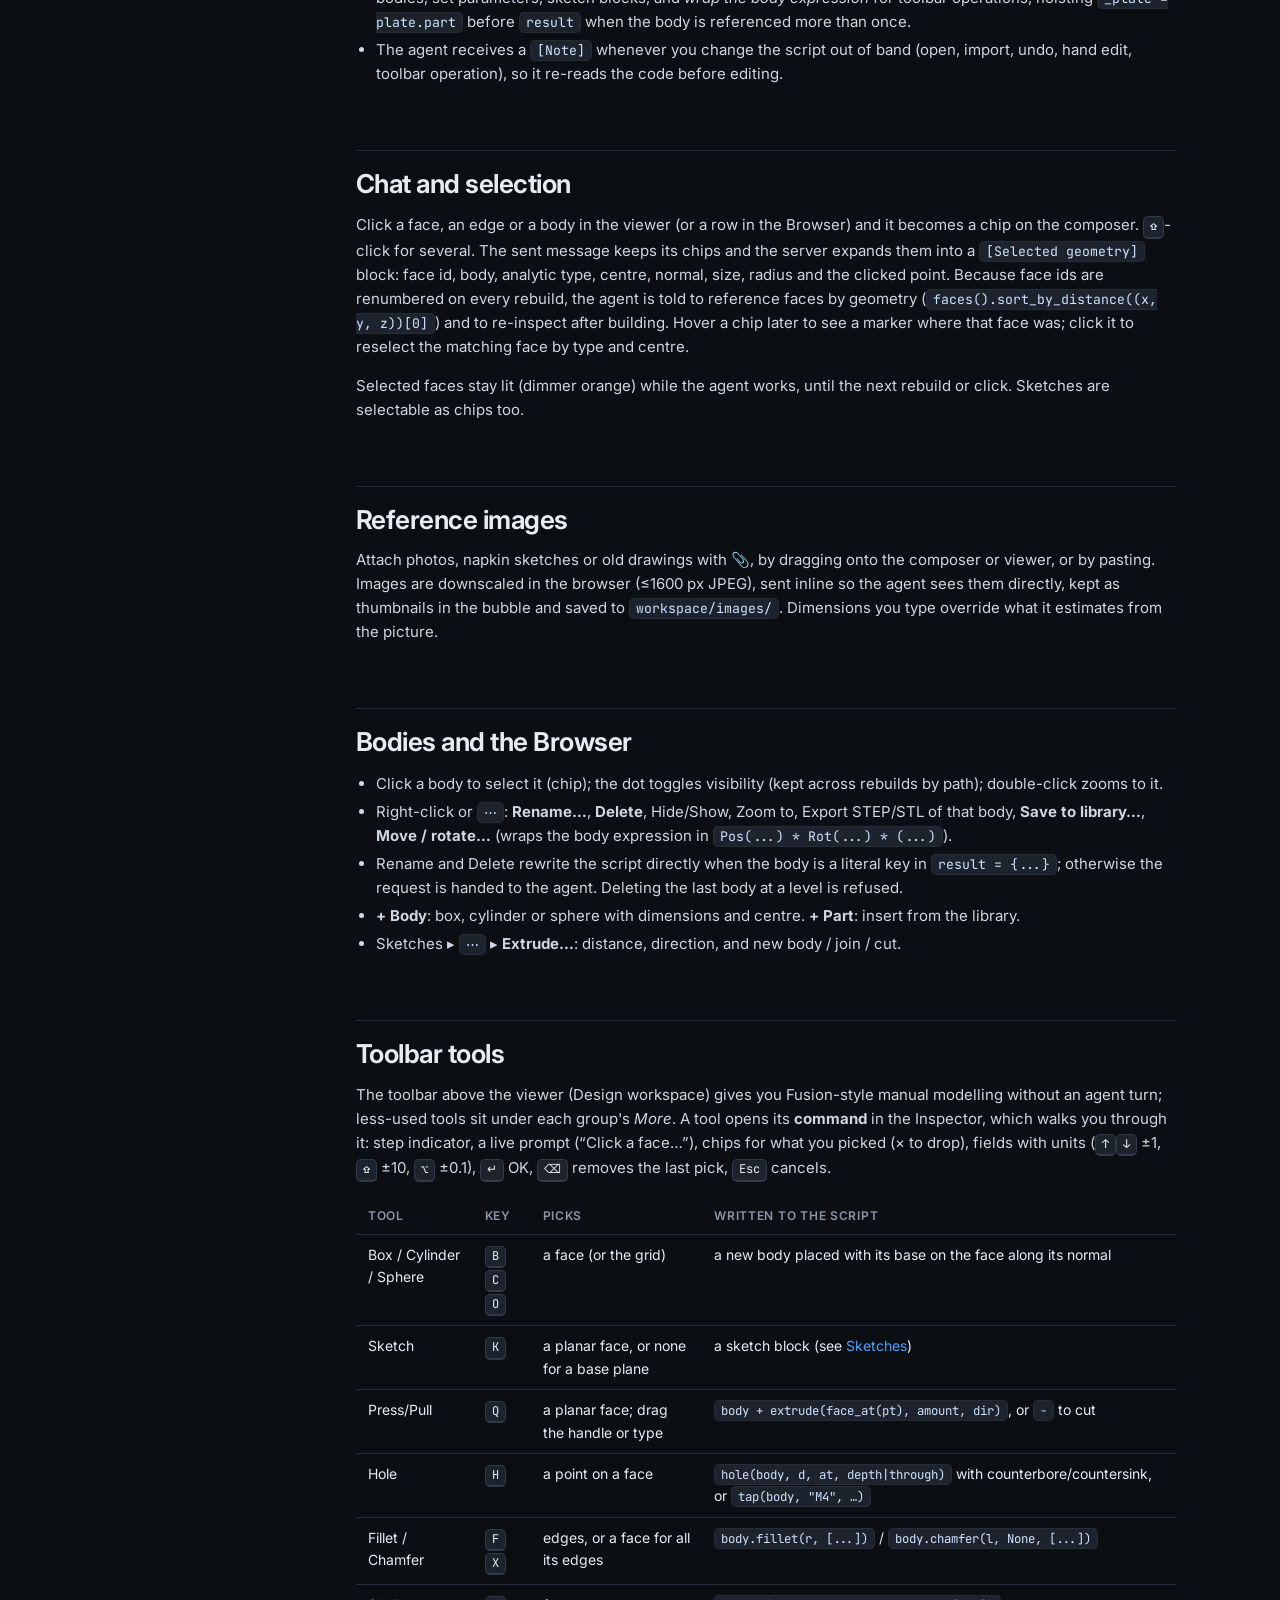
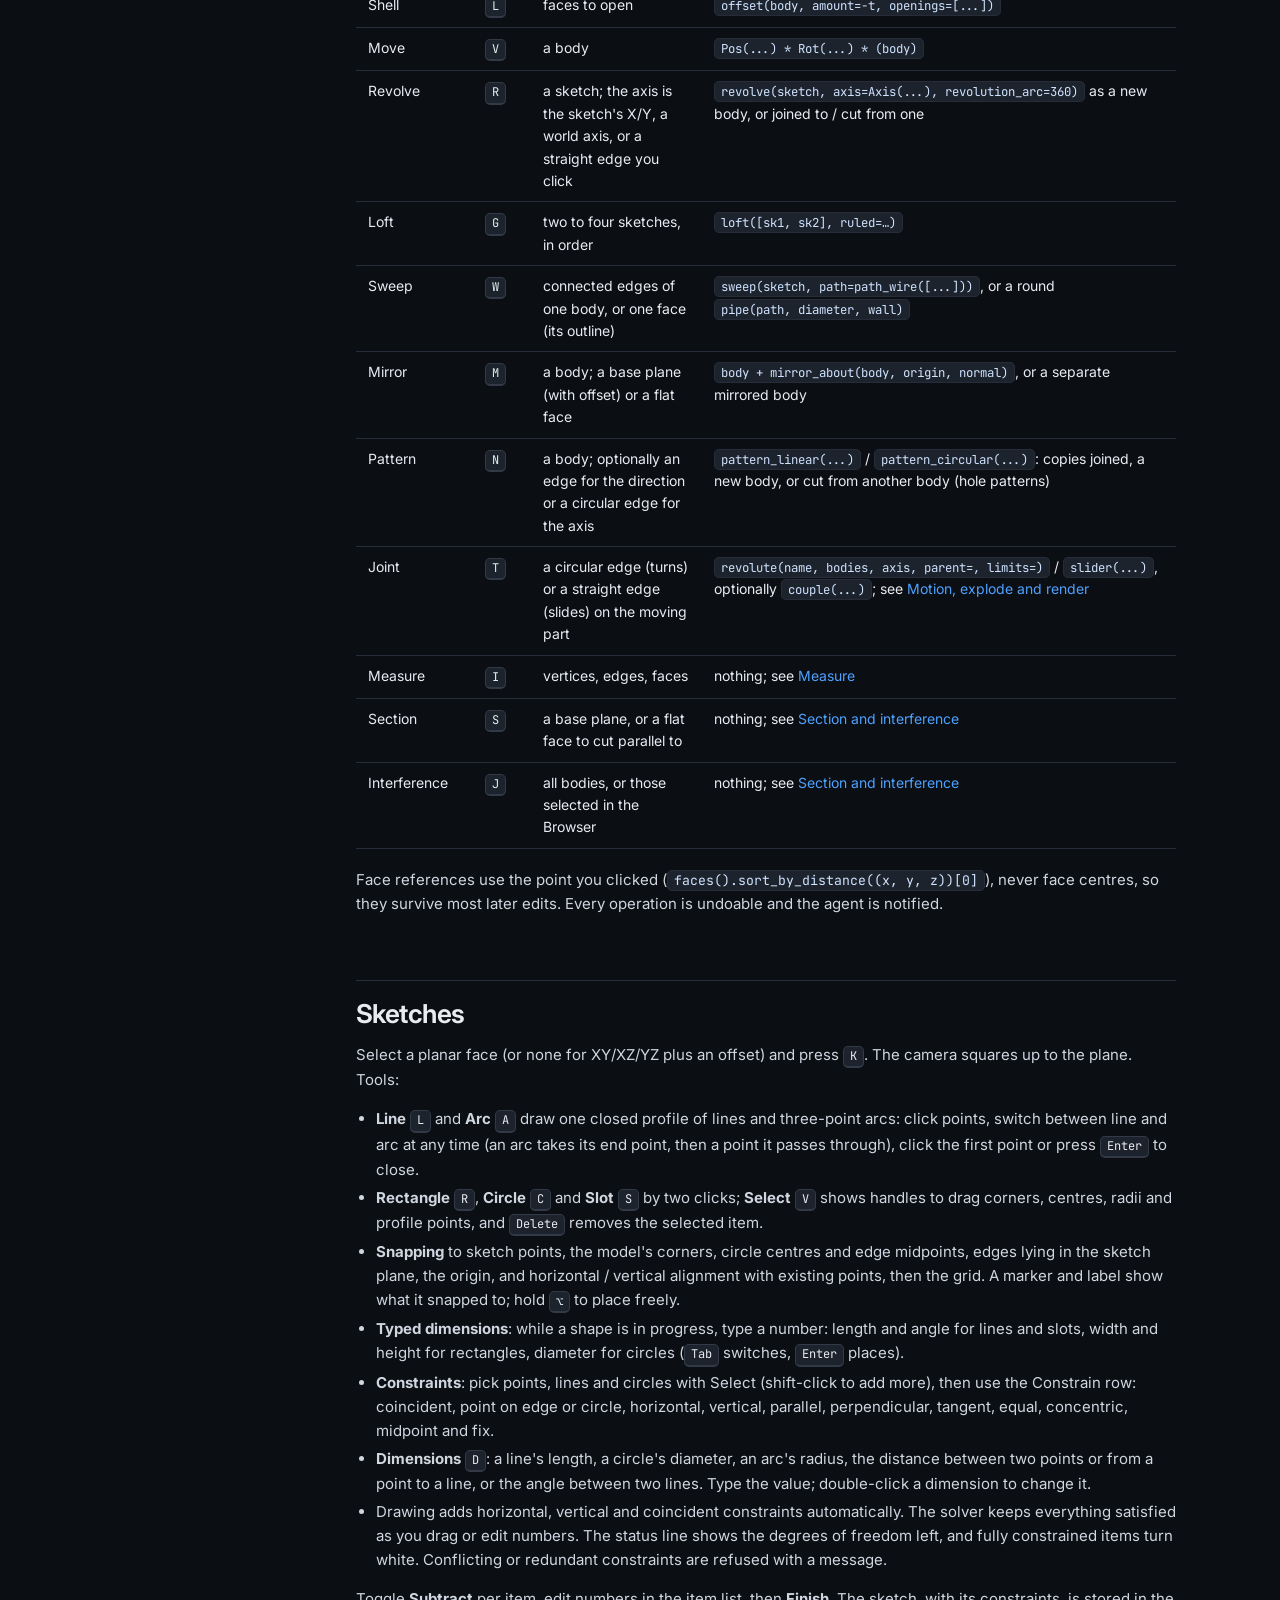
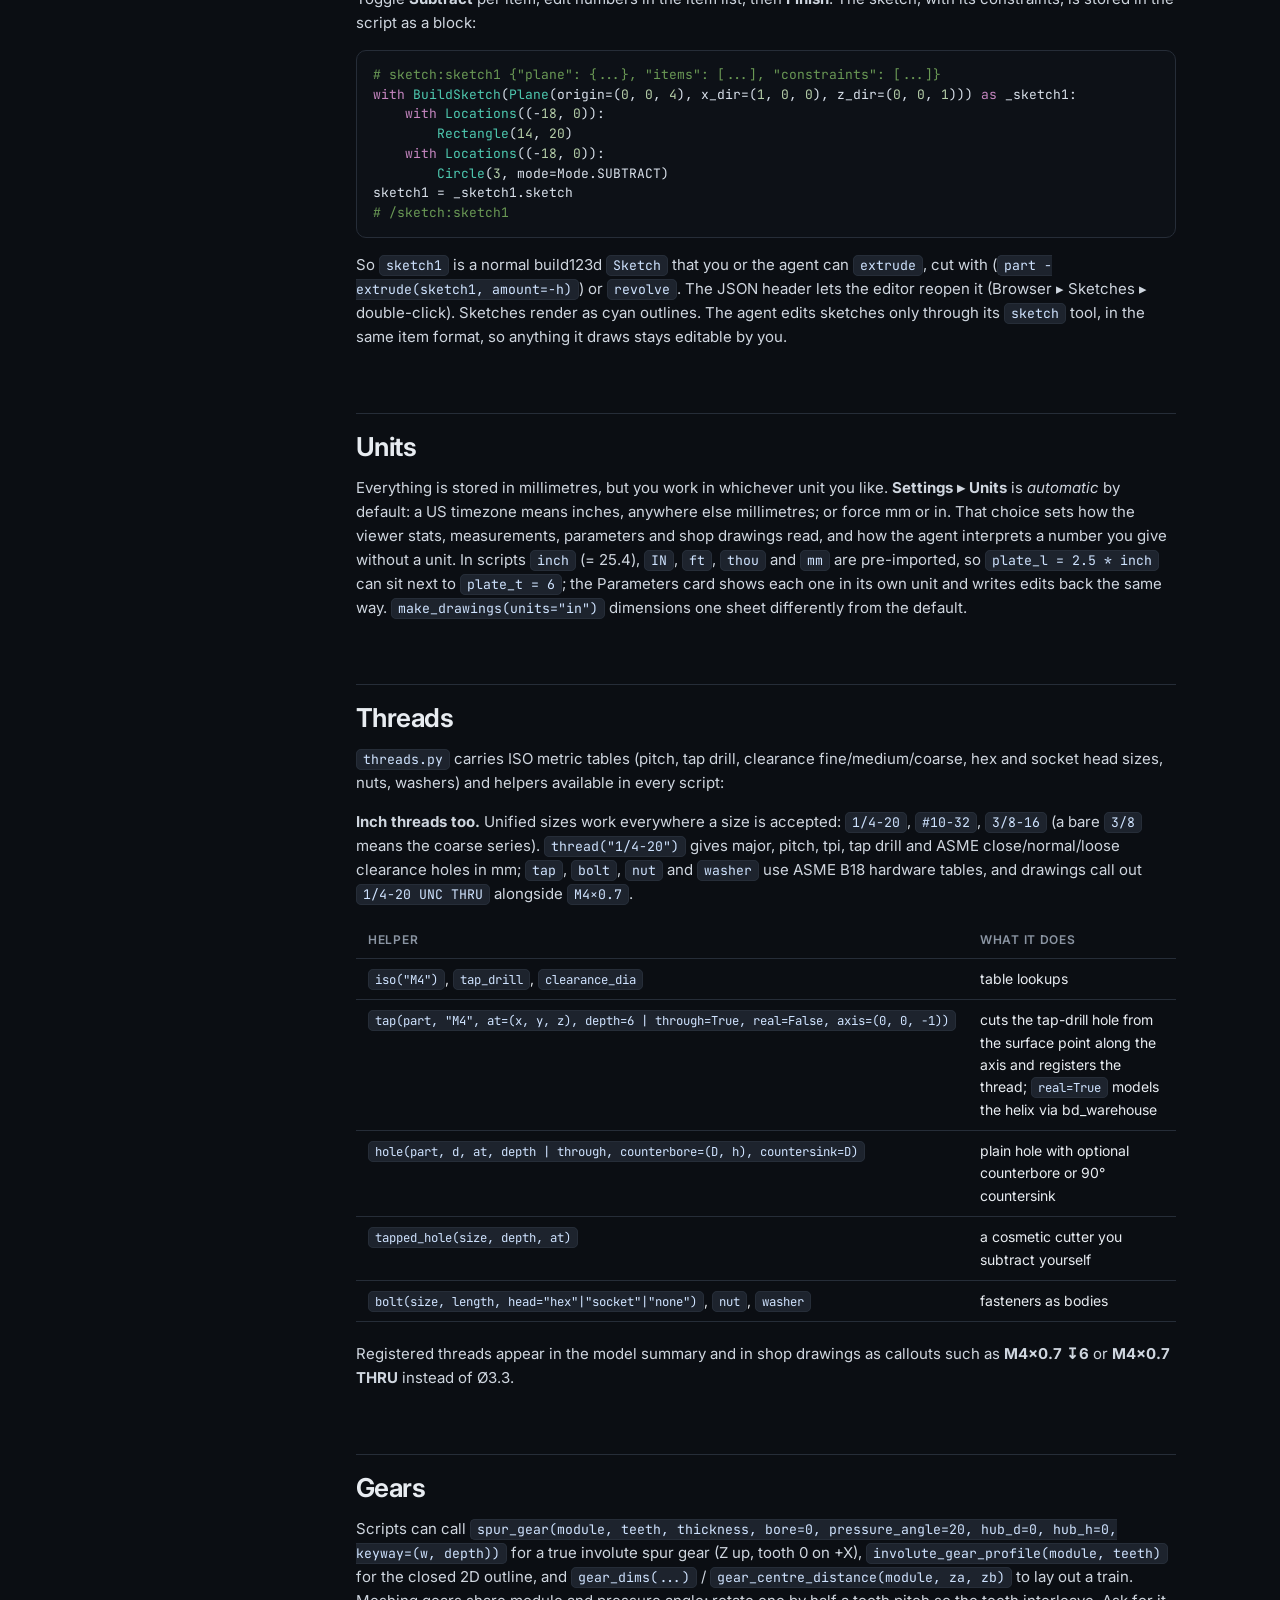
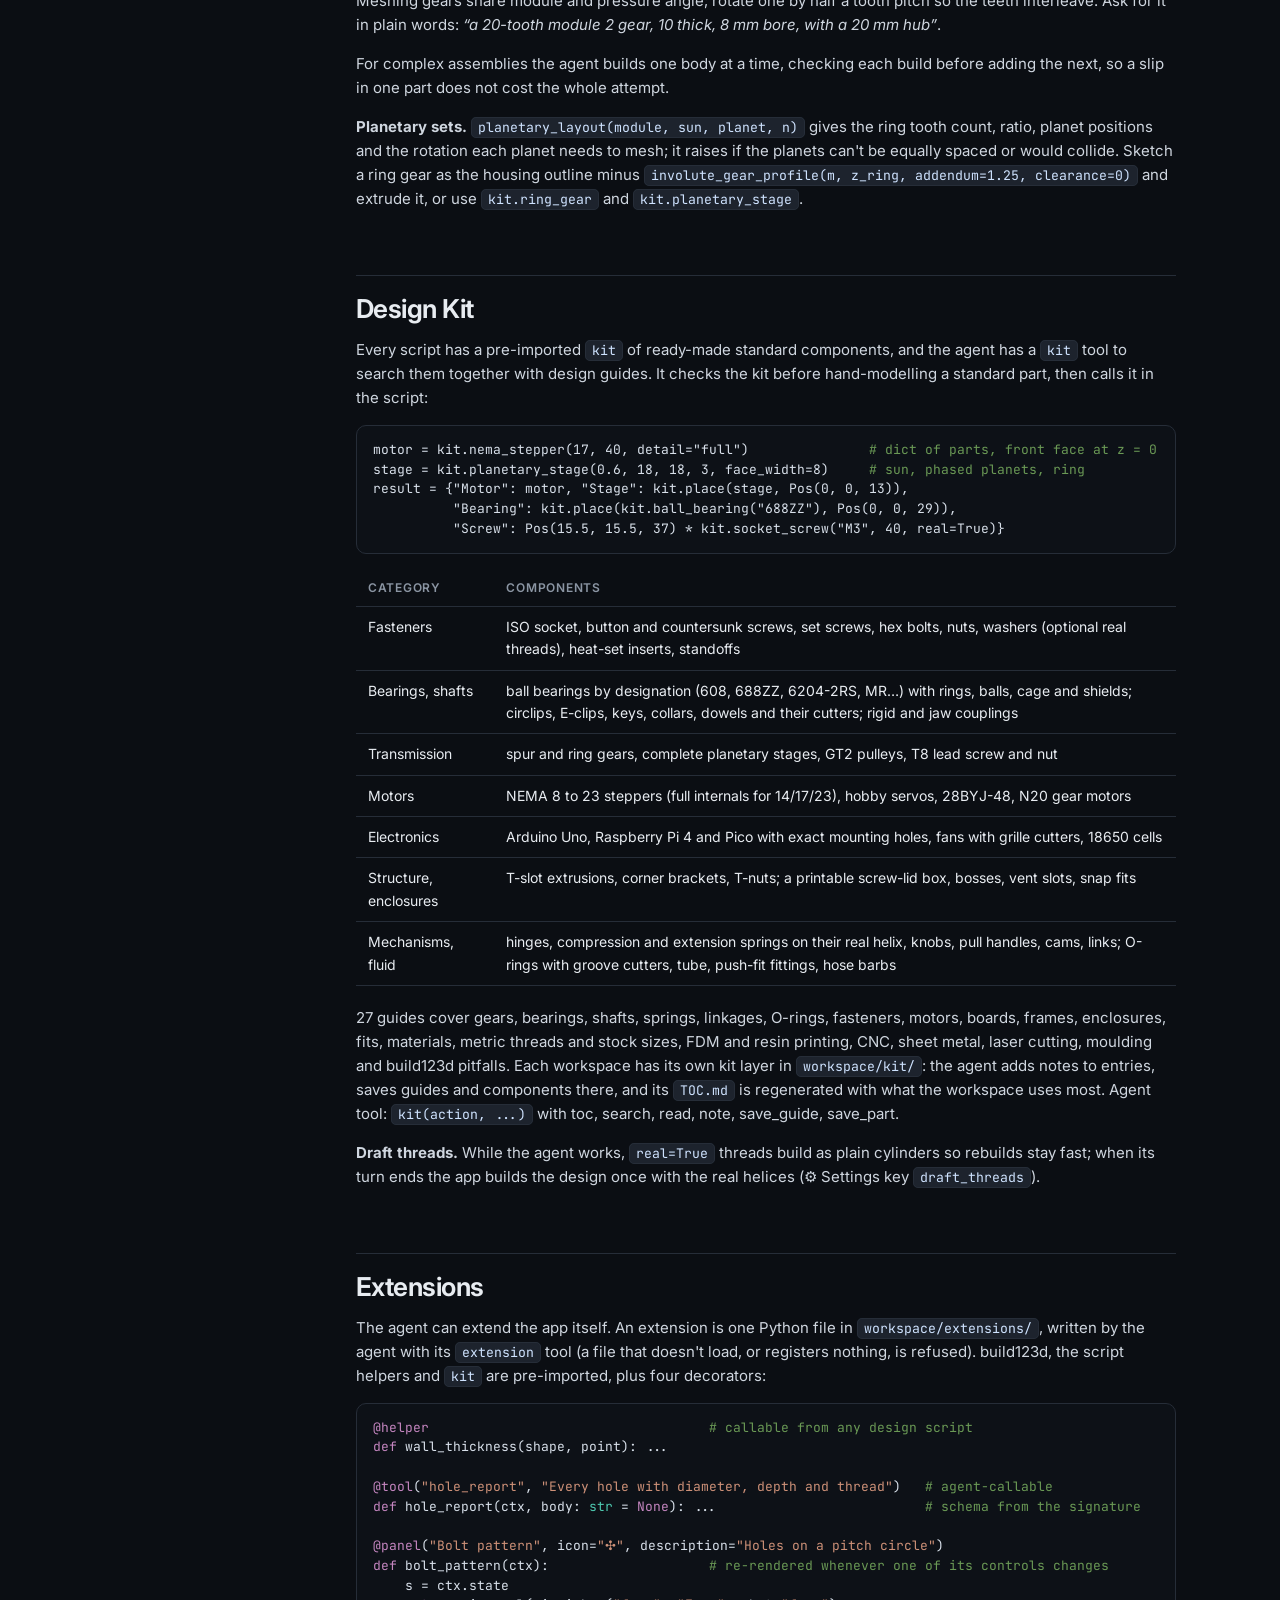
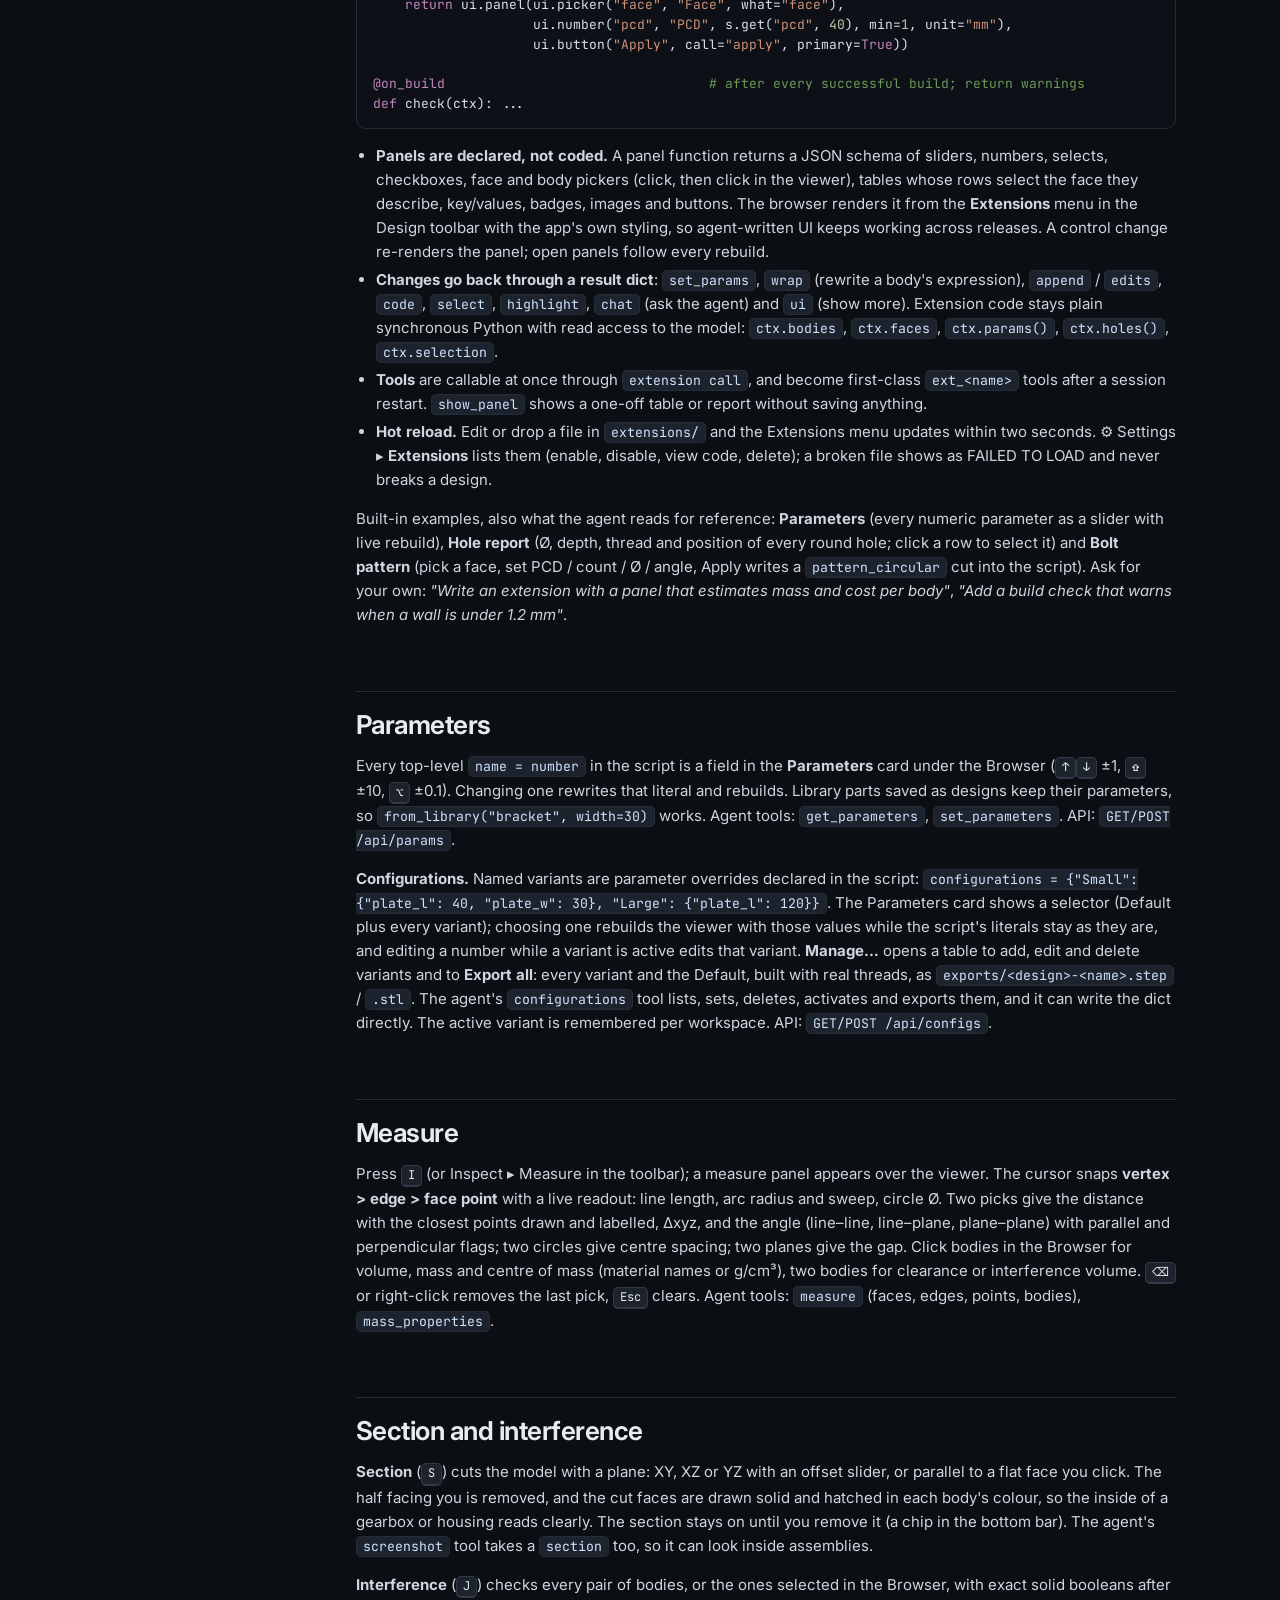
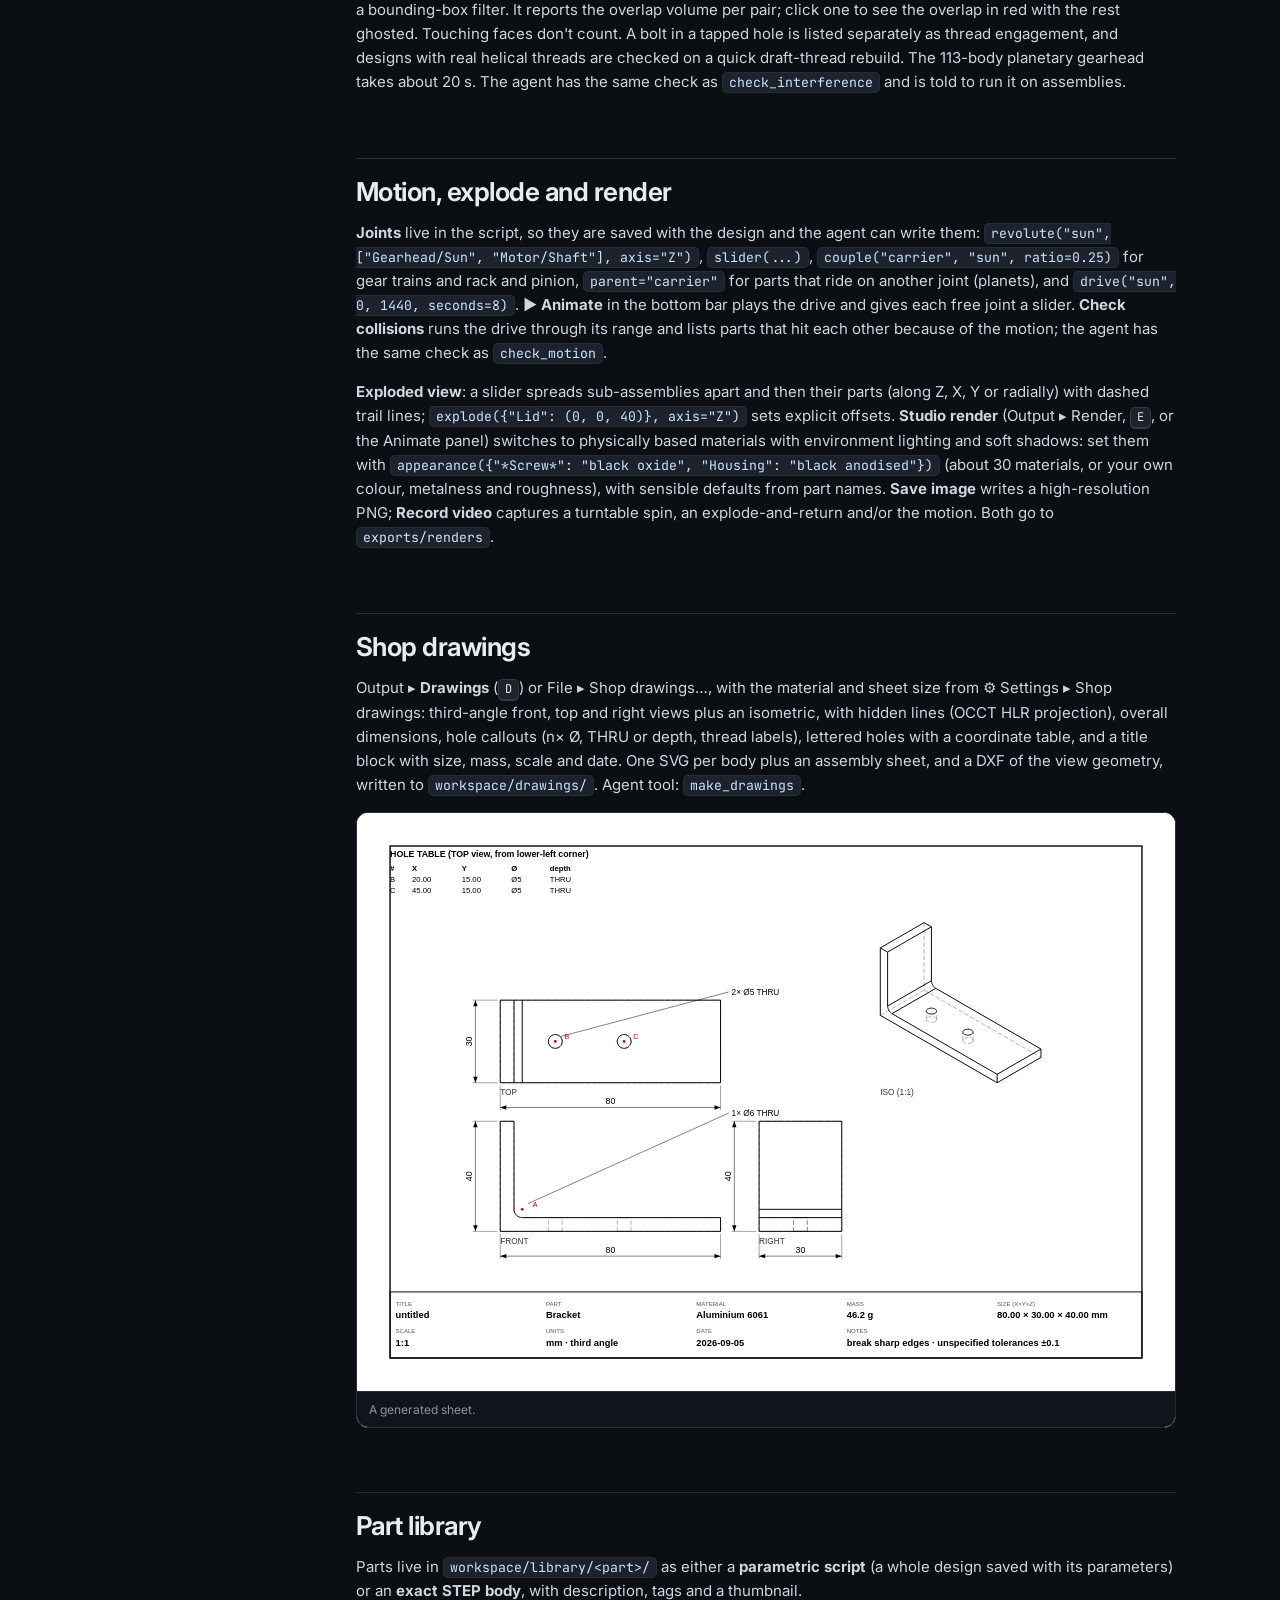
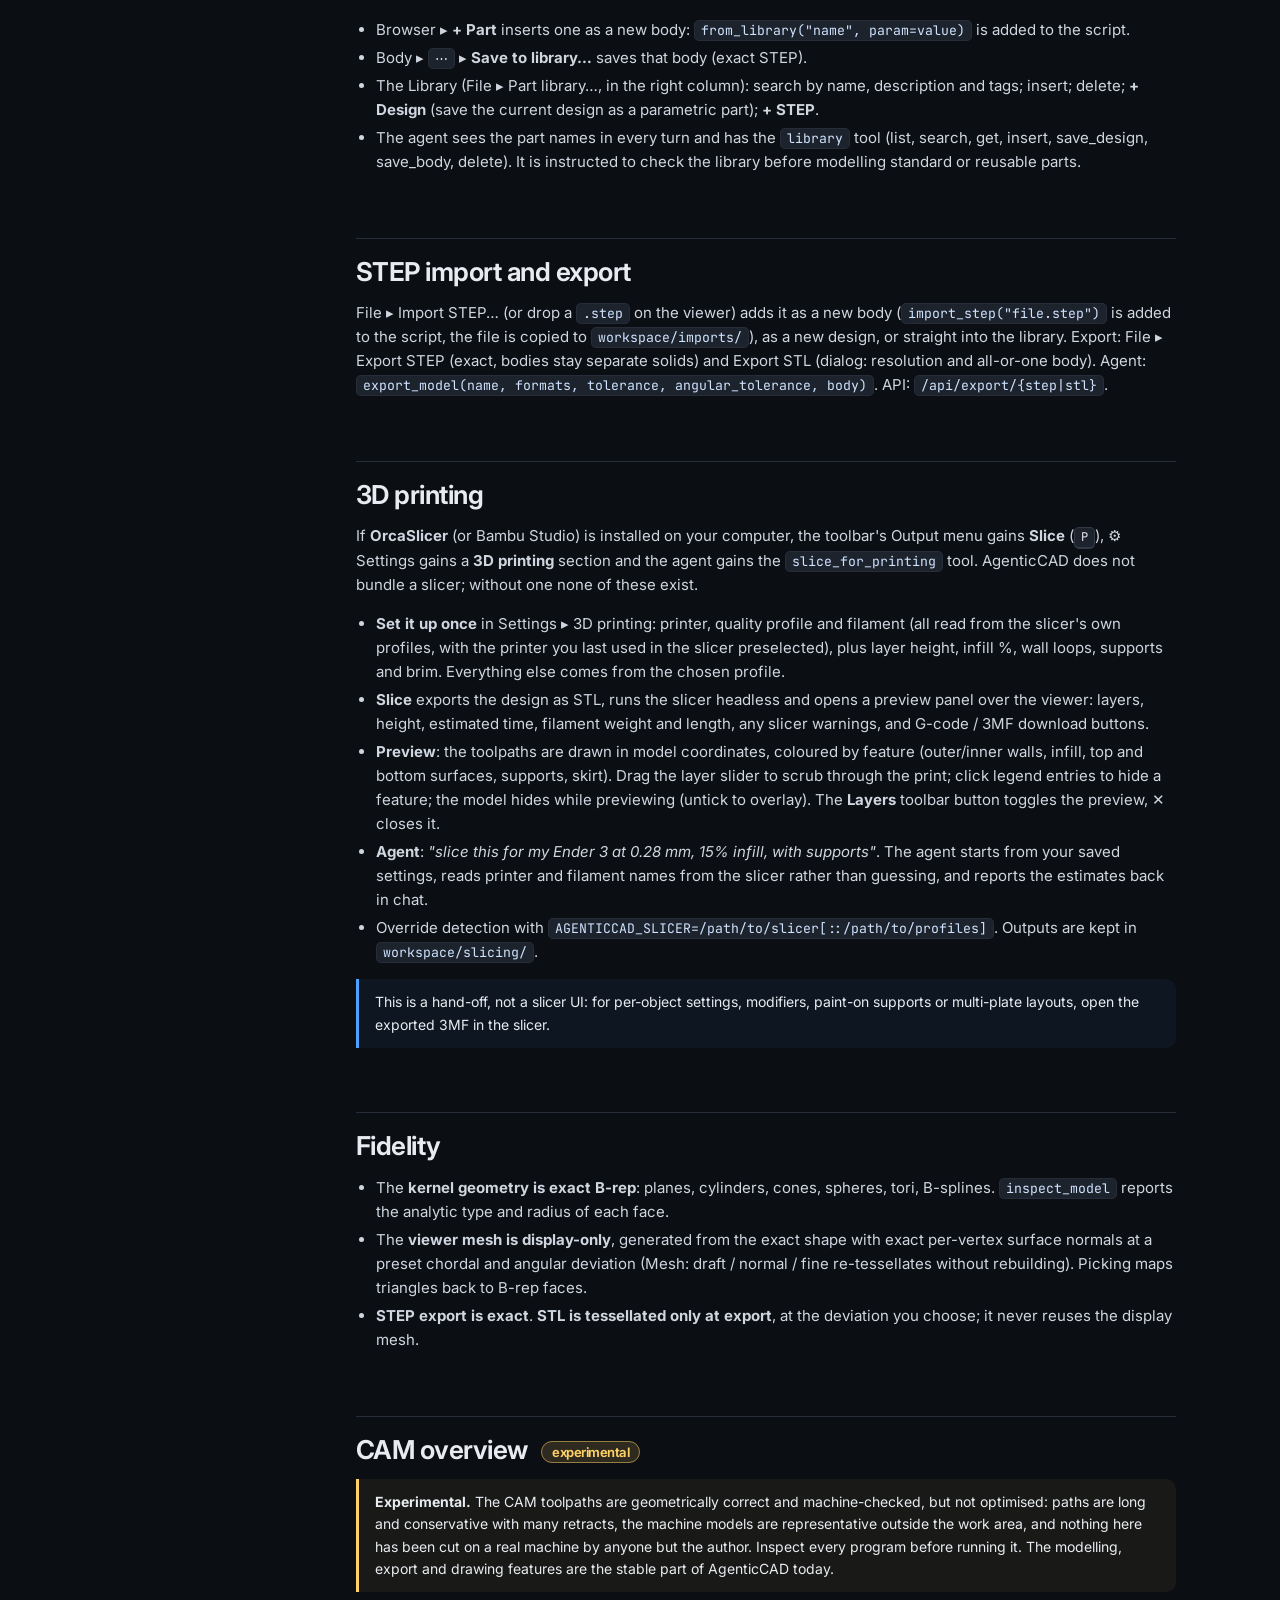
==== commit 7df1f722: "docs: 1.3 and 1.4 - several designs in tabs, pattern() and CAM tiles, MRR / BITE and limit_feeds_fro" ====
--- a/docs/index.html
+++ b/docs/index.html
@@ -38,7 +38,7 @@
 <script type="module">import { nav } from '../assets/nav.js'; nav('../', 'docs');</script>
 <div class="wrap docs">
   <aside class="toc" id="toc">
-    <div class="g">Start</div><a href="#overview">Overview</a><a href="#desktop">Desktop app</a><a href="#install">Install from source</a><a href="#workspace">The workspace</a>
+    <div class="g">Start</div><a href="#overview">Overview</a><a href="#desktop">Desktop app</a><a href="#install">Install from source</a><a href="#workspace">The workspace</a><a href="#tabs">Several designs</a>
     <div class="g">Design</div><a href="#script">Design as script</a><a href="#chat">Chat and selection</a><a href="#images">Reference images</a><a href="#bodies">Bodies and the Browser</a><a href="#ribbon">Toolbar tools</a><a href="#sketches">Sketches</a><a href="#units">Units</a><a href="#threads">Threads</a><a href="#gears">Gears</a><a href="#kit">Design Kit</a><a href="#ext">Extensions</a><a href="#params">Parameters</a><a href="#measure">Measure</a><a href="#section">Section and interference</a><a href="#motion">Motion, explode, render</a><a href="#drawings">Shop drawings</a><a href="#library">Part library</a><a href="#step">STEP import and export</a><a href="#printing">3D printing</a><a href="#fidelity">Fidelity</a>
     <div class="g">CAM</div><a href="#cam">CAM overview</a><a href="#cam-sim">Simulation</a><a href="#machine-view">Machine view</a><a href="#machine-scripts">Your own machine</a><a href="#fixtures">Fixtures</a><a href="#setups">Setups and 4th axis</a><a href="#makera">Makera Carvera</a><a href="#haas">Haas and LinuxCNC</a><a href="#machines">Machines and tools</a><a href="#ops">Operations</a><a href="#adaptive">Adaptive clearing</a><a href="#post">Post and G-code</a>
     <div class="g">Machine</div><a href="#machine-control">Makera Z1 control</a>
@@ -46,7 +46,7 @@
     <div class="g">Reference</div><a href="#shortcuts">Keyboard shortcuts</a><a href="#architecture">Architecture</a><a href="#files">Files and API</a><a href="#versioning">Versioning</a><a href="#tests">Tests and evals</a><a href="#gaps">Known gaps and roadmap</a><a href="#licence">Licence</a>
   </aside>
   <main class="doc">
-    <div class="eyebrow">Documentation · v1.2</div>
+    <div class="eyebrow">Documentation · v1.4</div>
     <h1>AgenticCAD documentation</h1>
     <p class="lead">Everything the app does, how it stores it, and how to drive it by chat, by hand, or from the agent's tools. For a guided walk-through, start with the <a href="../tutorials/">tutorials</a>.</p>
 
@@ -98,6 +98,16 @@
       <li><b>File menu</b> (the design name in the top bar): New (an empty design; a fresh install starts empty too), Open, Save, Save as, Import .py, Import STEP, Download .py, Export STEP, Export STL (resolution dialog), Shop drawings, Part library.</li>
     </ul>
 
+    <h2 id="tabs">Several designs at once</h2>
+    <p>Since 1.4 every open design is a tab. Each tab is a whole design: its model, its own CAM program and simulation, its own assistant (a separate Claude Code session working in that design's own folder) and its own view, so you can lay out a fixture in one tab while another design's assistant writes its CAM.</p>
+    <ul>
+      <li><b>Opening.</b> File ▸ New and Open, and the <b>+</b> on the tab strip, open designs in new tabs; a design that is already open is switched to rather than opened twice. The open tabs come back when the app starts.</li>
+      <li><b>Tab badges</b> show when a tab's assistant is working, when something waits for you, and unsaved changes; closing a tab asks about both.</li>
+      <li><b>Assistants.</b> At most four run at once. The one you are looking at starts (or wakes) when its tab is shown and picks up its conversation where it left off.</li>
+      <li><b>The machine is its own tab</b>, shared by every design. <i>Program from [design ▾]</i> at the top picks which open design's CAM program Prepare, Zero and Run work with, and <i>Send to machine</i> in a design's CAM tab opens it there with that setup. While a program plays, the machine belongs to the design that sent it: other designs' assistants are refused machine moves until it ends (Hold, Pause and STOP always work). The Machine tab turns amber for a tool change and a toast says so wherever you are; an approval asked for in a tab you are not looking at raises a toast with <i>Review</i>.</li>
+    </ul>
+    <p>Coming from the <i>AgenticCAD Tabs</i> test build (1.4.0a1–a2)? On its first start 1.4 copies the designs saved only in the test build's folder, and the files they import, into its own, without overwriting anything; the test app and its folder can then be deleted.</p>
+
     <h2 id="script">Design as script</h2>
     <p>A design is one build123d script that assigns <code>result</code>. The kernel executes it in a namespace that also provides <code>import_step</code>, <code>from_library</code> and the thread helpers.</p>
 <pre><code><span class="hl-c"># Mounting plate with a bossed bore</span>
@@ -111,6 +121,7 @@
 result = {<span class="hl-s">"Plate"</span>: plate.part}</code></pre>
     <ul>
       <li><code>result</code> may be a single shape, a dict of named bodies, or nested dicts for components: <code>{"Base": {"Bracket": b, "Washer": w}, "Pin": pin}</code>. A shape with disjoint solids is split into bodies automatically.</li>
+      <li><b>Patterns.</b> <code>result = {"badge": pattern(part, cols=4, rows=2, pitch=(35, 60))}</code> (or <code>offsets=[...]</code>) places one part several times. The copies (<code>badge</code>, <code>badge@2</code> …) share its exact geometry, their display meshes are the part's moved rather than re-tessellated, and the model records the pattern, so CAM can <a href="#tiles">tile</a> it. The assistant uses it instead of copying bodies.</li>
       <li>Top-level <code>name = number</code> lines are <b>parameters</b> (see <a href="#params">Parameters</a>).</li>
       <li>Every successful build is saved to <code>workspace/history/&lt;ms&gt;.py</code>; <b>Undo</b> steps back through them.</li>
       <li>Manual operations rewrite the script with an AST-based editor (<code>script_edit.py</code>): rename/delete bodies, add bodies, set parameters, sketch blocks, and <em>wrap the body expression</em> for toolbar operations, hoisting <code>_plate = plate.part</code> before <code>result</code> when the body is referenced more than once.</li>
@@ -299,14 +310,17 @@
 program.<span class="hl-f">add</span>(<span class="hl-f">adaptive</span>(setup, t6, <span class="hl-f">stock_minus</span>(setup, part, <span class="hl-n">0.0</span>, expand=<span class="hl-n">6</span>), z_top=<span class="hl-n">19</span>, z_bottom=<span class="hl-n">4</span>, stepover=<span class="hl-n">0.15</span>))
 program.<span class="hl-f">add</span>(<span class="hl-f">drill</span>(setup, tools[<span class="hl-n">5</span>], [h <span class="hl-k">for</span> h <span class="hl-k">in</span> <span class="hl-f">holes</span>(part) <span class="hl-k">if</span> h.diameter &lt; <span class="hl-n">6</span>], peck=<span class="hl-s">"auto"</span>))
 program.<span class="hl-f">add</span>(<span class="hl-f">contour</span>(setup, t6, <span class="hl-f">section</span>(part, <span class="hl-n">0.0</span>), z_top=<span class="hl-n">4</span>, z_bottom=-<span class="hl-n">4.5</span>, tabs=<span class="hl-n">4</span>))</code></pre>
-    <p>Geometry comes from the exact B-rep: <code>section(part, z)</code>, <code>silhouette(part)</code>, <code>stock_minus(setup, part, z, expand)</code>, <code>holes(part)</code> (vertical round holes from concave cylindrical faces, with through detection), <code>face_polygon(model.get_face(id))</code> for a clicked face, plus <code>circle</code> and <code>rect</code>. The CAM workspace shows the program, its setups, operations (colour and visibility) and the tools they use as a tree on the left, with warnings, <i>Export G-code</i> and the G-code preview; the Inspector edits the selected operation (Tool &amp; feeds · Cut · Display) or setup (stock and origin, workholding, machine view); the machine and tool libraries live in Settings. Toolpaths, stock and the WCS origin are drawn in the viewer (rapids red) with <i>Selected op / All</i> and <i>Toolpath / Stock / Machine</i> toggles, and a timeline of op-coloured blocks with a tool marker. <i>Send to machine →</i> opens Machine ▸ Run with the setup's operations (experimental).</p>
-
+    <p>Geometry comes from the exact B-rep: <code>section(part, z)</code>, <code>silhouette(part)</code>, <code>stock_minus(setup, part, z, expand)</code>, <code>free_region(part, z_top, z_bottom, within)</code> (where a pocket can clear every level of a band without touching the part: a pocket cuts its region at every level, so a region taken from one section would cut away an island or boss rising into the band, or bore a countersink straight down), <code>holes(part)</code> (vertical round holes from concave cylindrical faces, with through detection), <code>face_polygon(model.get_face(id))</code> for a clicked face, plus <code>circle</code> and <code>rect</code>. The CAM workspace shows the program, its setups, operations (colour and visibility) and the tools they use as a tree on the left, with warnings, <i>Export G-code</i> and the G-code preview; the Inspector edits the selected operation (Tool &amp; feeds · Cut · Display) or setup (stock and origin, workholding, machine view); the machine and tool libraries live in Settings. Toolpaths, stock and the WCS origin are drawn in the viewer (rapids red) with <i>Selected op / All</i> and <i>Toolpath / Stock / Machine</i> toggles, and a timeline of op-coloured blocks with a tool marker. <i>Send to machine →</i> opens Machine ▸ Run with the setup's operations (experimental).</p>
+
+    <p><b>Tools.</b> The CAM tree lists every tool the program uses, with its photo (hover for a large view with the packet's details): on a program with several setups, the tool order of each setup and which setups use each tool.</p>
+    <p><b>Build speed.</b> Most of a build is usually slicing the part (<code>section</code>, <code>outline</code>, <code>stock_minus</code>: an exact OCCT boolean each, 0.3–1 s on a part of a few hundred faces). Slices are kept per shape and height for the session, and a setup's view of the part is the same from build to build, so when the assistant rebuilds a script against an unchanged model it reuses them: a 15-operation, two-setup sheet builds in 23 s the first time and 0.4 s after that (plus a few seconds of G-code). The slices never change the model they cut (1.4 fixed a case where an earlier slice made a later one of the same body come back empty). The assistant's <b>Stop</b> also stops a CAM build in progress, at its next operation or slice.</p>
     <p><b>Entries.</b> Pocket and contour passes ramp into the material at 3° (<code>ramp=</code>, 0 to plunge): a pocket descends along the innermost ring that is long enough to ramp on, which on a small ring is a helix, and the rings inside it follow at depth; a contour gets one entry per ring, with the lead-in just above the stock and every pass ramping down along the profile from where the previous pass ended, so there is no retract between passes and tabs still lift the tool. Face passes start and end with the tool clear of the stock. Helical ramps post as G2/G3 arcs with Z.</p>
     <h2 id="cam-sim">Simulation</h2>
-    <p><b>Simulate</b> on the CAM timeline (or the agent's <code>simulate_cam</code> tool) removes material from the stock along every move of the visible operations: all of them, or just one. The viewer shows the stock being cut in step with the slider; on the last frame gouges are red and material left on the part amber. The summary reports the volume removed, gouges (depth, area and the operation that caused them), material left on the part, stock still standing outside it, and rapids that pass through material. Top and bottom setups use a two-sided height map, 4th-axis setups a radial map around the axis. Side setups are not simulated yet.</p>
+    <p><b>Simulate</b> on the CAM timeline (or the agent's <code>simulate_cam</code> tool) removes material from the stock along every move of the visible operations: all of them, or just one. The viewer shows the stock being cut in step with the slider; on the last frame gouges are red and material left on the part amber. The summary reports the volume removed, gouges (depth, area and the operation that caused them), material left on the part, stock still standing outside it, and rapids that pass through material. A <b>GOUGES</b> line means the program would cut the part: fix the operation's region before sending it (the assistant does). Top and bottom setups use a two-sided height map, 4th-axis setups a radial map around the axis. Side setups are not simulated yet.</p>
     <p><b>On the 4th axis</b> the cutter cuts with its real profile only up to its flute length: the body above the flutes, a neck, the shank and the holder stack are checked against the remaining bar as contacts, not cuts. The chuck body, the jaw ring and the tailstock (cone, barrel and block) are solids about the axis, placed from the machine's model and the setup's stock (the tailstock follows the stock length), and the whole tool stack is checked against them in 3D for every move, rapids included. Gouges are attributed to the operation that made them, and operations on different 4th-axis mountings (a different stock, axis, origin or machine) are refused in one simulation: simulate those setups separately. Not checked yet: the module's housing and rail, and the gaps between the jaws (the jaws are a full ring at their tips, the safe side).</p>
     <p><b>Playback</b> runs the program the way the machine would: each move takes its real time (distance at the programmed feed, rapids at the machine's rapid rate, A moves at the rotary's speed) and the tool moves continuously along it. A speed control runs from ¼× to 100× real time, ⏮ / ⏭ jump between operations, the slider is program time, and the readout shows setup · operation · tool · move · elapsed / total. The CAM tree has setup headers (WCS, stock and how it is held); ▶ in the Inspector plays from any operation or setup. On the Machine view a flipped (bottom) setup turns the work over on the table.</p>
     <p><b>Rendered</b> on the CAM timeline plays the program as a studio render: the stock is a voxel solid machined live in front of you (every move stamped into a signed-distance field in a Web Worker, meshed with smooth walls and exact floors), the part stays hidden until the stock becomes it, a chrome holder with a spinning fluted tool hangs from the spindle, the camera follows the cut with depth of field, and a HUD shows the step, tool changes and the speed factor. On a 4th-axis setup the stock is the simulator's radial map drawn as a closed bar about the axis in the same metallic material, updated at the simulation's keyframes rather than stamped live. Settings ▸ General has two switches for slower PCs: <i>Simulation stock</i> (voxel or the lighter height map) and <i>Rendered simulation</i> depth of field, which also turns itself off when a GPU takes too long per frame.</p>
+    <p><b>Removal rate (MRR).</b> The simulation measures every pass against the stock as the passes before it left it: how deep the tool is buried (a ball in a slot reads the slot's depth, not the step), the volume it removes and its removal rate over one tool radius of travel. Per operation the summary gives the deepest burial against the stepdown (<b>BITE</b>), the highest and mean MRR against the tool's rating (stepdown × stepover width × feed) and, for finishing passes, against the operation's own average: a skim that suddenly removes several times its average has found stock the roughing left (<b>MRR</b>). The operations' volumes add up to the stock removed. Then <code>limit_feeds_from_sim</code> (the assistant's tool; also <code>POST /api/cam/limit_feeds</code>) slows the moves that remain over their reference, never below 25 % of the planned feed; moves that would need less are listed as path problems, because there the toolpath must change (rough first, approach from above), not the feed. Run it last, after the program is otherwise final: rebuilding cam.py resets the feeds.</p>
     <h3 id="machine-view">Machine view and collision checks</h3>
     <p>Every built-in machine has a kinematic 3D model: the Makera Z1 and Carvera Air (bed with the real hole grid, moving bed under the rear bridge, head in X and Z, 4th-axis chuck and tailstock, enclosure), the Haas VF-2, VF-2SS, VF-4, Mini Mill and TM-1 (table with the real T-slots, saddle, column, CAT40 spindle with an ER32 holder, verified nose-to-table range) and a parametric gantry router for anything else. <b>Machine</b> in the CAM toolbar (<kbd>A</kbd>), the viewer's <i>Machine</i> toggle or a setup's <b>Machine view</b> section in the Inspector shows the program's machine around the stock and plays the simulation on it: the head, table and chuck move as they would on the real machine, the tool hangs from the spindle, and any part the simulator saw collide flashes red at that move.</p>
     <p>The Z1's spindle head comes from Makera's own simplified CAD: a Ø16 × 20 nose under a 65 × 70 head that sits 52 mm in front of the spindle axis and only 18 mm behind it. A machine's nose stack can describe such an off-centre head as boxes about the spindle axis (<code>{"name": "head", "box": [x0, x1, y0, y1], "h": 150}</code>), so the collision check sees the head where it really is rather than as a circle.</p>
@@ -327,6 +341,10 @@
 program = <span class="hl-t">Program</span>(top)
 program.<span class="hl-f">add</span>(<span class="hl-f">pocket</span>(top, tools[<span class="hl-n">3</span>], <span class="hl-f">rect</span>(-<span class="hl-n">15</span>, -<span class="hl-n">10</span>, <span class="hl-n">15</span>, <span class="hl-n">10</span>), z_top=<span class="hl-n">12</span>, z_bottom=<span class="hl-n">8</span>))
 program.<span class="hl-f">add</span>(<span class="hl-f">pocket</span>(bot, tools[<span class="hl-n">3</span>], <span class="hl-f">circle</span>(<span class="hl-n">10</span>, <span class="hl-n">0</span>, <span class="hl-n">12</span>), z_top=<span class="hl-n">0</span>, z_bottom=-<span class="hl-n">3</span>))   <span class="hl-c"># after the flip</span></code></pre>
+    <p id="tiles"><b>Tiles.</b> <code>Setup(..., tiles=tiles_of(model, "badge"))</code> runs every operation at each copy of a <a href="#script">pattern</a>: the operation is computed once, on the part, and the post runs it at every tile, all tiles with one tool before the next tool change. <code>program.add(op, tiles=False)</code> is for an operation computed over the whole plate (facing, roughing the block). Time, bounds, the simulation (every tile is cut, and its statistics are folded back onto the operation's moves), the viewer and the G-code all include the tiles. On a Makera the tiles run in G54 with offsets; <code>tile_wcs=True</code> puts each tile in its own work offset (G54 … G59.3, with the offsets to set listed in the header) on other controllers, and is refused on a Makera, whose firmware makes the fitted tool the length reference whenever a work offset's Z is set and keeps only G54 across a restart. An 8-badge sheet: the same cutting lines as the copied-bodies program to 0.001 mm, from 635,021 moves instead of 2,108,565, posted in 25 s instead of 89 s.</p>
+<pre><code>sheet = <span class="hl-t">Setup</span>(machines[<span class="hl-s">"Makera Z1"</span>], stock, origin=<span class="hl-s">"stock-top-left"</span>, tiles=<span class="hl-f">tiles_of</span>(model, <span class="hl-s">"badge"</span>))
+program.<span class="hl-f">add</span>(<span class="hl-f">face</span>(sheet, t2, z_top=<span class="hl-n">1</span>, z_bottom=<span class="hl-n">0</span>), tiles=<span class="hl-k">False</span>)     <span class="hl-c"># the whole plate, once</span>
+program.<span class="hl-f">add</span>(<span class="hl-f">contour</span>(sheet, t2, <span class="hl-f">outline</span>(bodies[<span class="hl-s">"badge"</span>]), z_top=<span class="hl-n">0</span>, z_bottom=-<span class="hl-n">2.9</span>, tabs=<span class="hl-n">3</span>))   <span class="hl-c"># at every tile</span></code></pre>
     <p>On a machine with a 4th axis (rotation about X, A in degrees), <code>Setup(..., rotary=True)</code> puts the part on the axis; <code>Stock.cylinder(d, length)</code> describes bar stock, and the work origin is on the centreline (<code>rotary-axis-left</code> by default, or <code>rotary-axis-center</code>). Indexed 3+1 work uses ordinary operations on rotary setups at fixed A angles (<code>a=90</code>); setups on the same mounting share one work offset and the post just turns A, and every 3+1 operation indexes A to its setup's angle by the short way, even after a continuous one. Continuous 4-axis: <code>rotary_rough</code> (rings or lines from a radial height map, leaving stock), <code>rotary_finish</code> (lines, rings or one continuous spiral, ball or flat), <code>rotary_wrap</code> (pocket or contour a 2D pattern wrapped onto the cylinder), <code>rotary_profile</code> and <code>gear_teeth</code>. Rings alternate direction so A stays within one turn, and after a spiral the Makera post drops the whole turns (<code>G92.4 A0 S0</code>, as MakeraStudio does) so the next index is a short move.</p>
     <p><b>Rotary profile.</b> <code>rotary_profile(setup, tool, profile)</code> turns a hex, square, cam, splines or any cross-section out of round stock: <code>profile</code> is a polygon in the setup's Y–Z plane (the section perpendicular to the axis, the same at every X in <code>x_range</code>). For every A the tool tip sits at the lowest Z that keeps the whole tool, with its real profile, clear of the turned section, cut as rings from the stock radius down <code>stepdown</code> per level. Concave corners tighter than the tool and slots narrower than it are reported as unreachable. <code>regular_polygon(sides, across_flats, rotation=0)</code> gives the polygon, with a flat facing up at A = 0.</p>
 <pre><code>bar = <span class="hl-t">Setup</span>(machines[<span class="hl-s">"Makera Z1 + 4th axis"</span>], Stock.<span class="hl-f">cylinder</span>(<span class="hl-n">20</span>, <span class="hl-n">60</span>), rotary=<span class="hl-k">True</span>)
@@ -375,9 +393,9 @@
     <div class="callout warn"><b>Experimental.</b> Running programs on a machine is new. Air-cut every program first and stay at the machine with a hand near the emergency stop, especially through the tool changes.</div>
     <p>The <b>Machine</b> workspace connects to a Makera Z1 on your network (type its address or <i>Find</i>, then <i>Connect</i>). The status strip shows the state, position, tool and <b>Control</b>; nothing moves until Control is on, and it turns itself off on disconnect, alarm, lost status or after five minutes unused. <i>Hold</i>, <i>Pause</i>, <i>Stop program</i> and <b>STOP</b> are always in the strip. Below it, the machine's camera with the jog pad, and four steps in the Inspector. On a Z1 with the rotary module the strip and the phone's DRO show <b>A°</b> (work A over machine A) next to X, Y and Z, and the jog pad gets an <b>A+ / A−</b> column with its own step (1°, 10°, 45°, 90°), under the same guards as the other axes; A appears only when the machine is known to have a 4th axis (the machine record has it, or the status reports a non-zero A).</p>
     <ul>
-      <li><b>Prepare</b>: connect, home, change tool (Makera's own <code>M6 Tn</code>: park, wait for you, then measure the tool on the setter; every tool and probe is measured before the machine moves with it), accessories (light, dust collector, spindle fan). A tool's photo shows on the change card so you pick up the right one.</li>
+      <li><b>Prepare</b>: connect, home, change tool (Makera's own <code>M6 Tn</code>: park, wait for you, then measure the tool on the setter; every tool and probe is measured before the machine moves with it), accessories (light, dust collector, spindle fan). The setup's tools are a picture list in the order it uses them, then the probes and the rest of the library, each with <i>Change</i> (<i>Re-measure</i> for the fitted one); hover a picture for a large view. A tool's photo shows on the change card so you pick up the right one, and the card names the tool the program is waiting for (the next tool, not the fitted one).</li>
       <li><b>Zero</b>: what the CAM setup wants (for example the front-left top corner of the block) next to what set the machine's origin this session, with a guided 3D-probe sequence. <b>Find the block</b> probes three outside corners of a block in the L-bracket and puts X0 Y0 on the front-left corner from the measured faces, checking the block size against the setup. On a rotary setup the card is <b>Zero on the 4th axis</b>: Makera's own routines, one step at a time, each behind a confirmation. <i>Read from the controller</i> fetches the module's position (<code>config-get sd coordinate.rotation_offset_x/y/z</code>, read-only); then <b>Z0 on the centreline</b> is Makera's 4th-axis Z probe (<code>M495 X0 Y0 O0</code> with the wired probe T0 fitted and measured: Z goes up, the head goes to the module's reference pad, touches it fast then slow, and the firmware sets work Z0 the rotation offset below the pad, on the chuck centreline; watched like the 3D-probe routines); <b>Bed height</b> (optional) is <i>Auto Z here</i> over the bare bed with the same probe then <i>Use as bed height</i>, which gives the axis height above the bed exactly because the probe's length cancels, and writes it to the machine's model for the simulation; <b>Y0 on the centreline</b> is <code>G10 L2 P0 Y</code> at anchor1_y + rotation_offset_y, the controller's own sum, or a typed machine Y; <b>A0 here</b> makes the chuck's current angle A0 (<code>G92.4 A0</code>, then <code>G10 L20 P0 A0</code>), with <i>Shrink A</i> (<code>G92.4 A0 S0</code>) to drop whole turns from the count; and <b>X0</b> at what the setup wants, <i>X0 here</i> or the chuck face's machine X plus the offset to the origin. With Z0 on the centreline the stock top sits at Z = the stock radius, so the card offers a Z floor above it before you jog. The CAM program's warnings cover the rotary checks (origin off the centreline, Y/Z reach, A speed, swing and length); read them before <i>Send to machine →</i>.</li>
-      <li><b>Run</b>: a readiness checklist (connected, homed, origin set for this setup, the tool fitted and measured), the program's operations grouped in tool runs, <i>Air cut first</i>, then progress op by op. Every spindle start lifts in machine coordinates, moves over the first point, starts the spindle and only then comes down.</li>
+      <li><b>Run</b>: a readiness checklist (connected, homed, origin set for this setup, the tool fitted and measured), the program's operations grouped in tool runs, <i>Air cut first</i>, then progress op by op, with <b>time left</b> shown large for this operation and for the whole program (with the clock time it should finish), from each operation's estimate scaled by how the run is going against it. Every spindle start lifts in machine coordinates, moves over the first point, starts the spindle and only then comes down.</li>
       <li><b>Manual</b>: go to (Z goes up first), set the origin at the head or by typing, any 3D-probe routine, a <i>4th axis</i> row (<i>A0 here</i>, <i>Shrink A</i>, <i>4th-axis Z probe</i>) on machines with the module, a one-line console (each line confirmed, blocked commands refused) and <i>Run a file</i> with the same checks.</li>
     </ul>
     <p>The assistant can work the machine too: hold, pause, stop program and STOP act at once; everything else becomes an approval card in the chat and on the Machine page, and runs only when you click <i>Approve</i>. Settings ▸ Phone control adds a phone page with the camera, STOP and tool changes, and (1.2) notifications on the phone when the machine waits for a tool, finishes or stops — Web Push done in the app: the app makes its own certificate (trusted once on the phone) and push keys, and sends each message, encrypted, straight to the phone's push service; tapping opens the page with Confirm. Machine ▸ Manual has a <b>Cleaning position</b> (Z to the top, head over the front-middle of the bed, table fully back) so what Home covers can be brushed out; Home again when done.</p>
@@ -403,6 +421,7 @@
       <tr><td><code>slicer_info(machine?, search?)</code>, <code>slice_for_printing(machine?, process?, filament?, body?, layer_height?, ...)</code></td><td><b>only when a slicer is installed</b>: printers and compatible profiles; slice for 3D printing and show the layers in the viewer</td></tr>
       <tr><td><code>cam_context()</code></td><td>machines, tools, model facts, holes, current program</td></tr>
       <tr><td><code>build_cam(code)</code>, <code>get_cam_code()</code></td><td>build the CAM program from a script; read it</td></tr>
+      <tr><td><code>simulate_cam(ops?)</code>, <code>limit_feeds_from_sim(floor?, margin?, finishing_factor?)</code></td><td>simulate the program (removal, gouges, collisions, BITE and MRR per operation); slow the moves whose removal rate is over their reference</td></tr>
       <tr><td><code>export_gcode(name?)</code></td><td>write the .nc file and report counts</td></tr>
       <tr><td><code>feeds_speeds(tool, material, ...)</code></td><td>the feeds calculator</td></tr>
       <tr><td><code>save_machine(...)</code>, <code>save_tool(...)</code></td><td>edit the CAM libraries</td></tr></table>
@@ -479,17 +498,17 @@
 .venv/bin/python evals/run.py            <span class="hl-c"># agent evals: real agent, headless, graded; ~$5 per run</span>
 .venv/bin/python evals/run.py --filter cam --model claude-sonnet-5 --repeat 3</code></pre>
     <ul>
-      <li><b>Unit tests</b> (308) cover the kernel (bodies, ids, exact normals, exports, measurement), script editing, CAM (holes, sections, every op, arc post, machine checks, feeds, simulation, setups, the 4th axis and an independent engagement audit of the adaptive op), drawings, the library, the Design Kit, threads, sketches and the constraint solver, features, interference and motion, extensions, and the FastAPI/WebSocket API with the Claude session disabled.</li>
+      <li><b>Unit tests</b> (438) cover the kernel (bodies, ids, exact normals, exports, measurement), script editing, CAM (holes, sections, every op, arc post, machine checks, feeds, simulation, setups, the 4th axis and an independent engagement audit of the adaptive op), drawings, the library, the Design Kit, threads, sketches and the constraint solver, features, interference and motion, extensions, and the FastAPI/WebSocket API with the Claude session disabled.</li>
       <li><b>Evals</b> (39 cases) run the real agent in a throwaway workspace, one fresh session per case, graded by deterministic geometry, program, UI and answer checks (bbox, bodies, holes, volume, interference, parameters, script contents, op parameters, G-code validity, simulation results, extension files and panels, tools used, answer regex). Results land in <code>evals/results/&lt;stamp&gt;.json|md</code> with pass rate, cost, steps and time per case. Add a case by appending to <code>evals/cases.py</code>.</li>
     </ul>
 
     <h2 id="gaps">Known gaps and roadmap</h2>
     <ul>
-      <li>One project and one session per server; chat history is not persisted across restarts.</li>
+      <li>One user per server; up to four assistants run at once, and a conversation resumes when its tab wakes but not after the app restarts.</li>
       <li>CAM simulation checks run on a height map (tool, holder and head against stock, bed and fixtures); side setups and different 4th-axis mountings are simulated separately and time estimates ignore acceleration. On the 4th axis the chuck body, jaws and tailstock are checked in 3D, but not the module's housing and rail, and the jaws are a full ring with no gaps between them.</li>
       <li>Adaptive corners rely on feed reduction; no trochoidal slotting, no 3D rest, no Z-level finishing.</li>
       <li>Sketches have no fillet, trim or construction geometry yet.</li>
-      <li>Manual tools are typed, not dragged (except Press/Pull and sketch points); joints are declared in the script rather than placed by mating faces; patterns copy whole bodies (no feature patterns).</li>
+      <li>Manual tools are typed, not dragged (except Press/Pull and sketch points); joints are declared in the script rather than placed by mating faces; <code>pattern()</code> places copies of a whole part (no feature patterns).</li>
       <li>Drawings have overall dimensions and hole tables only; no section views or PDF.</li>
       <li>Face and edge ids change on every rebuild.</li>
     </ul>
